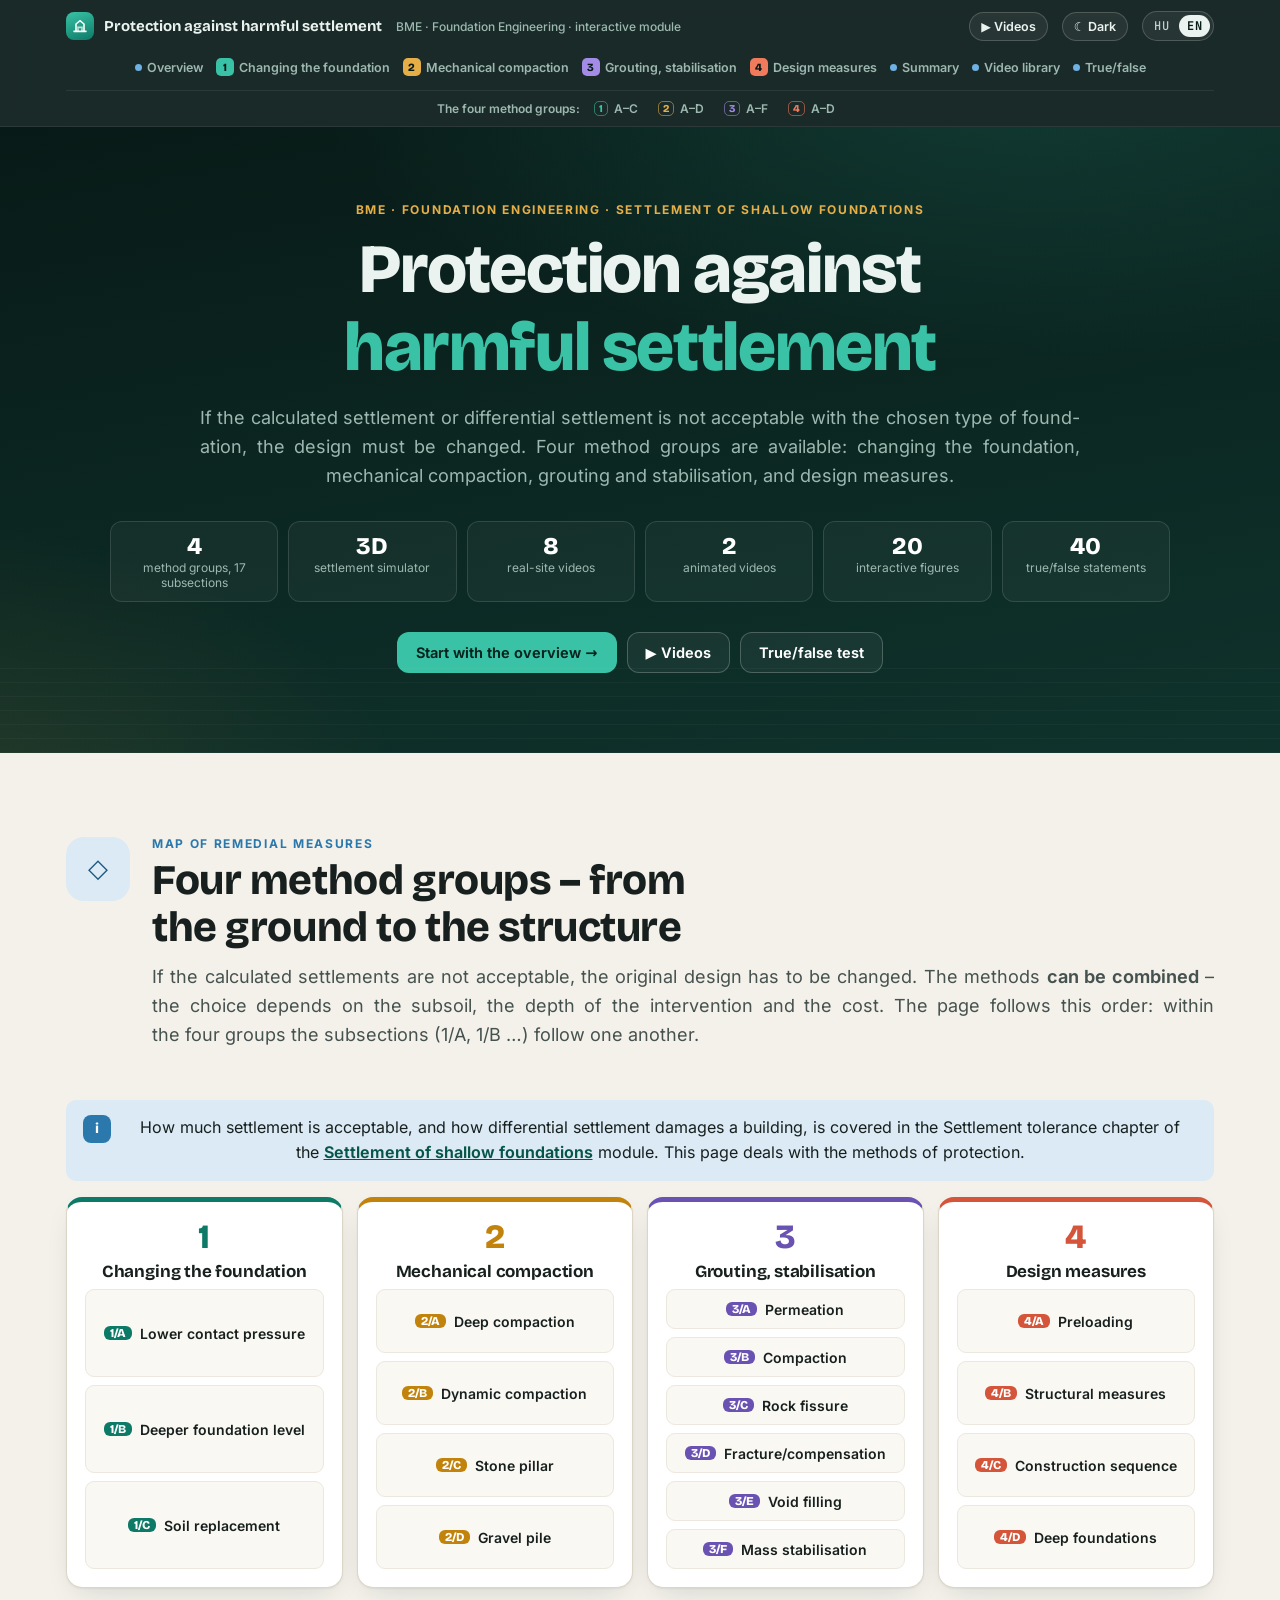
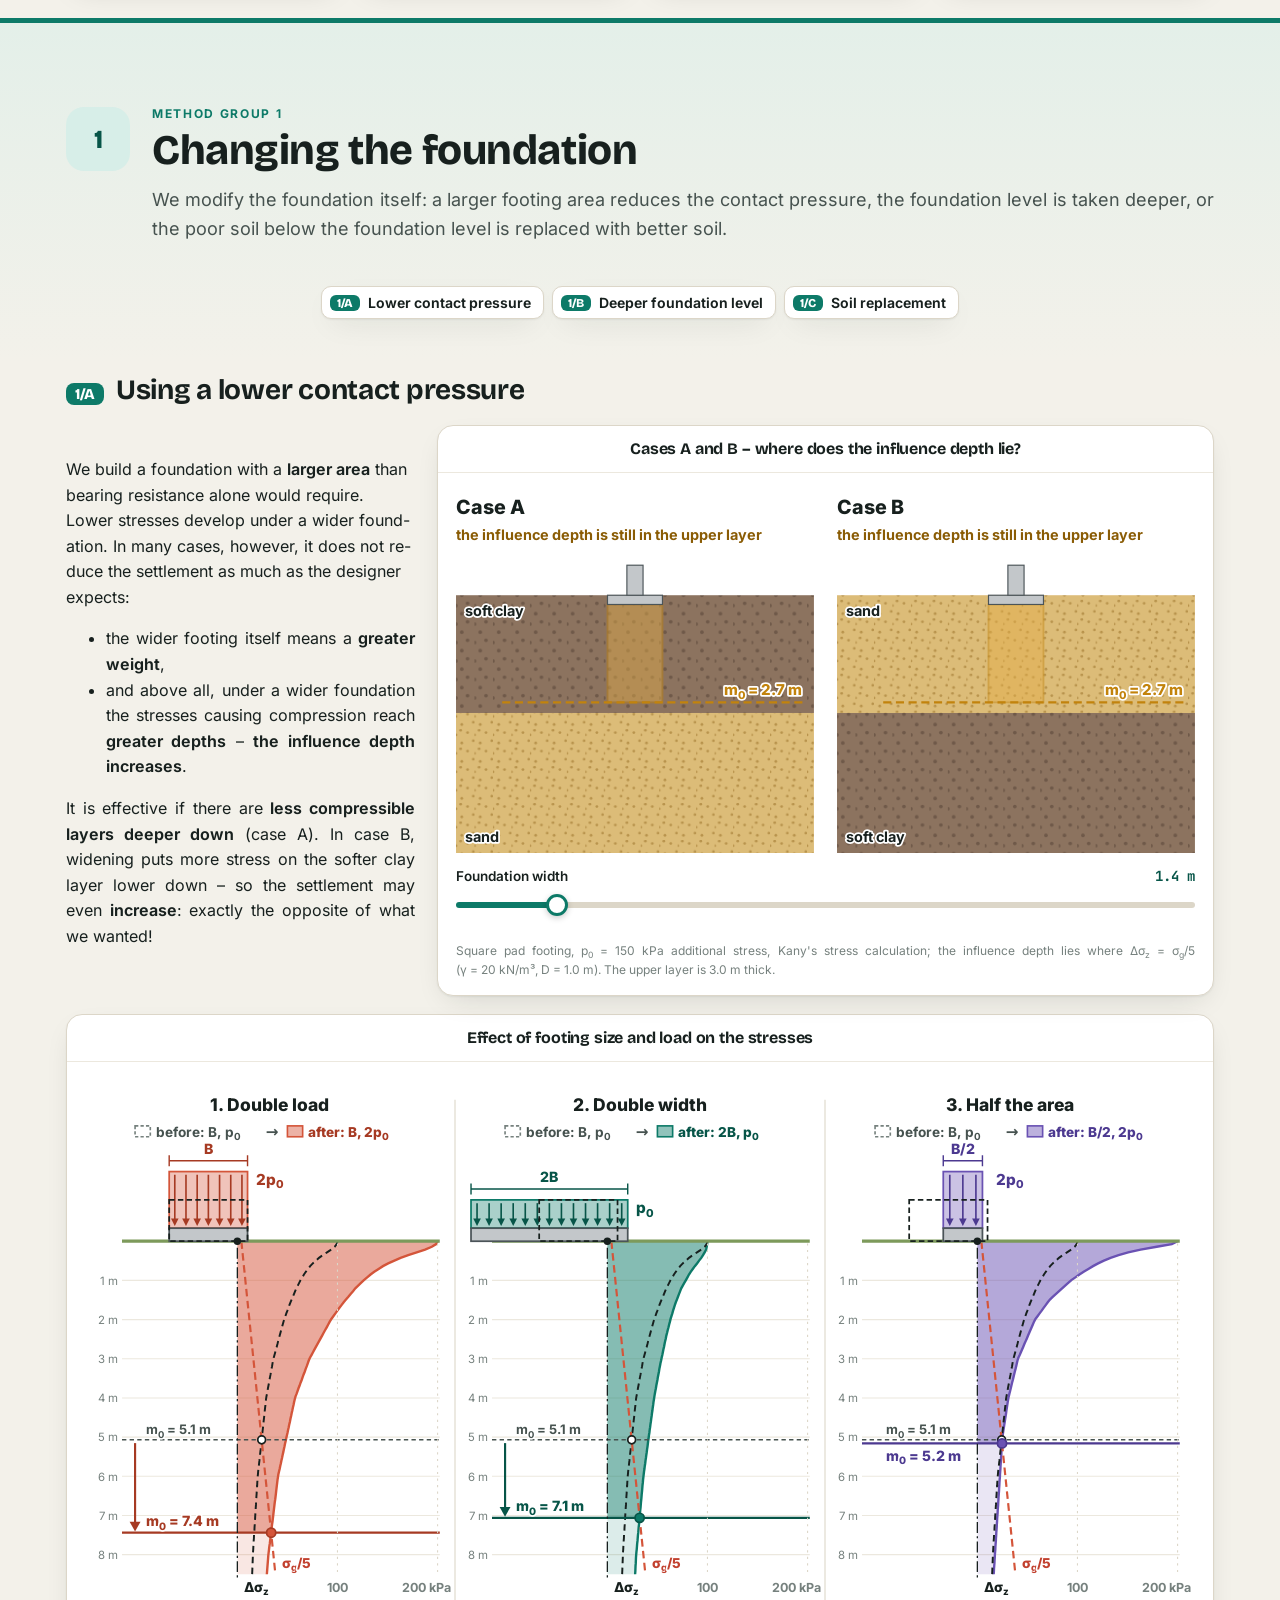
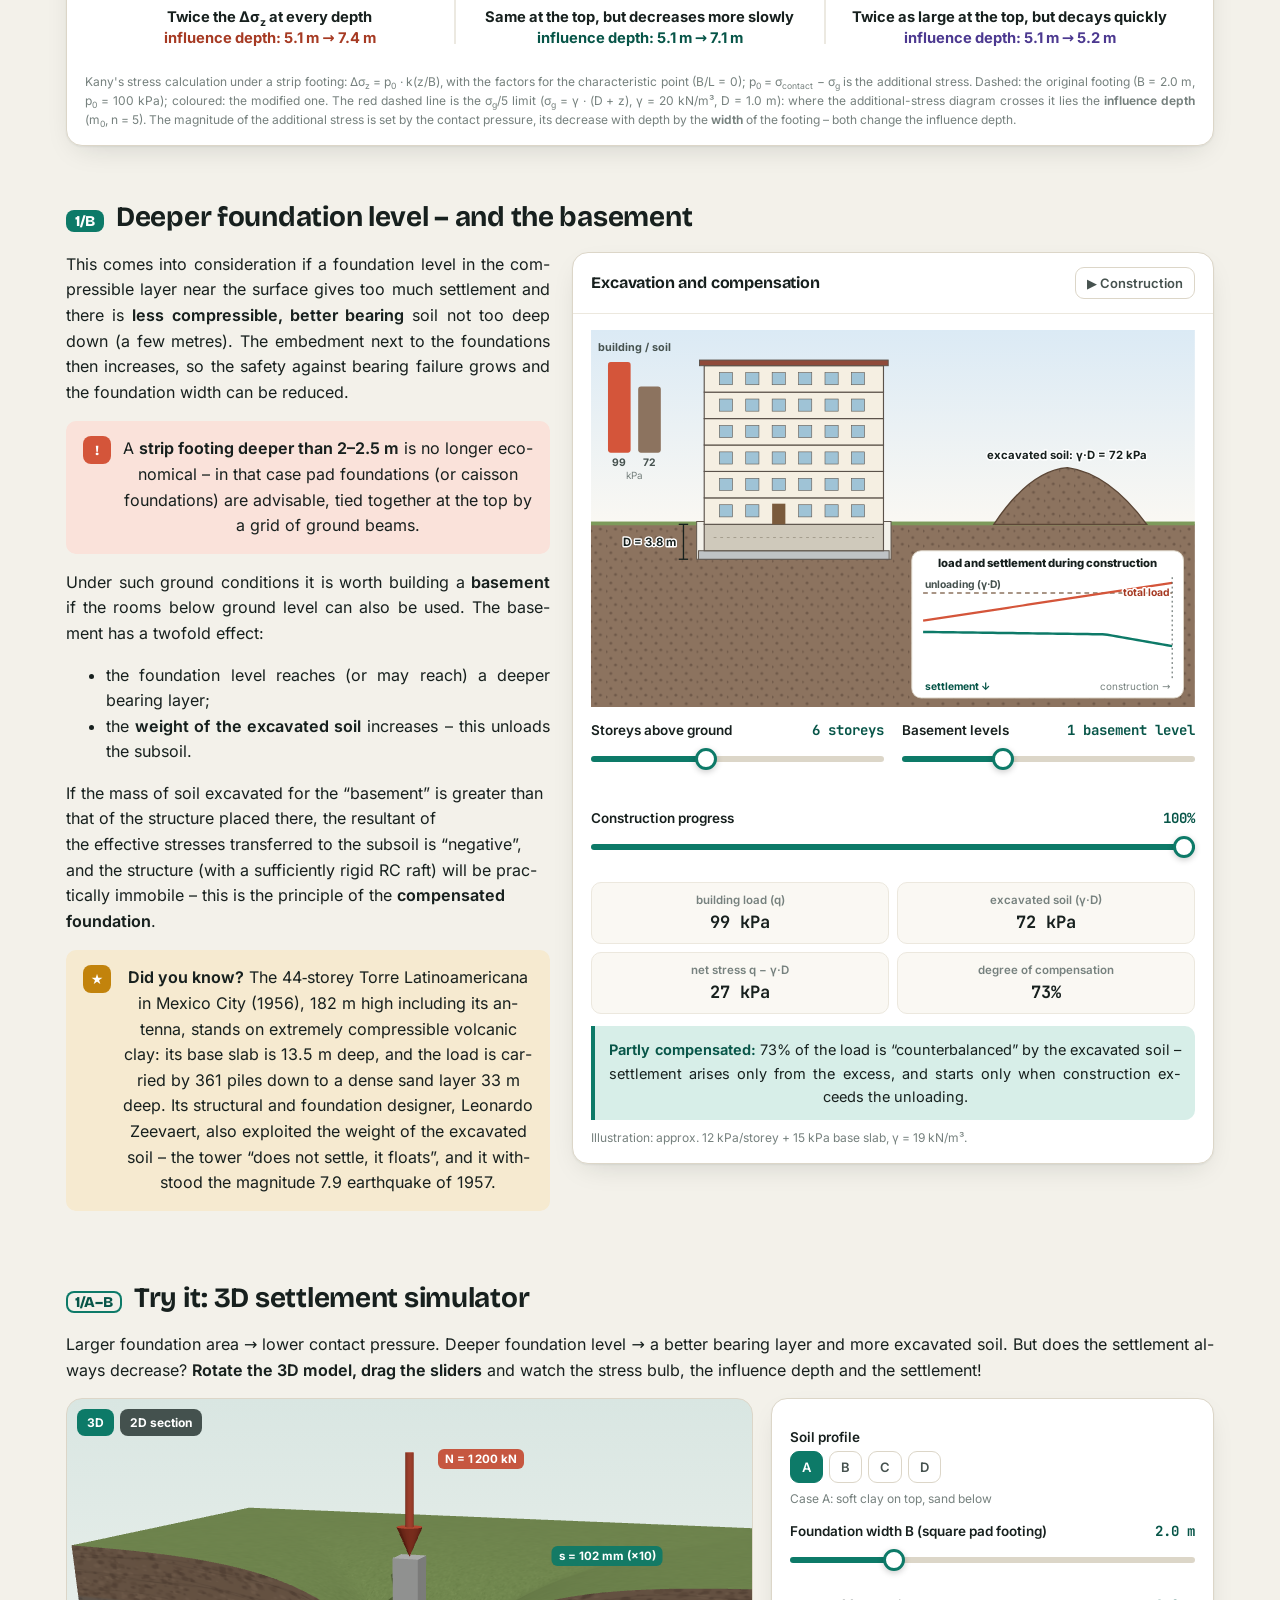
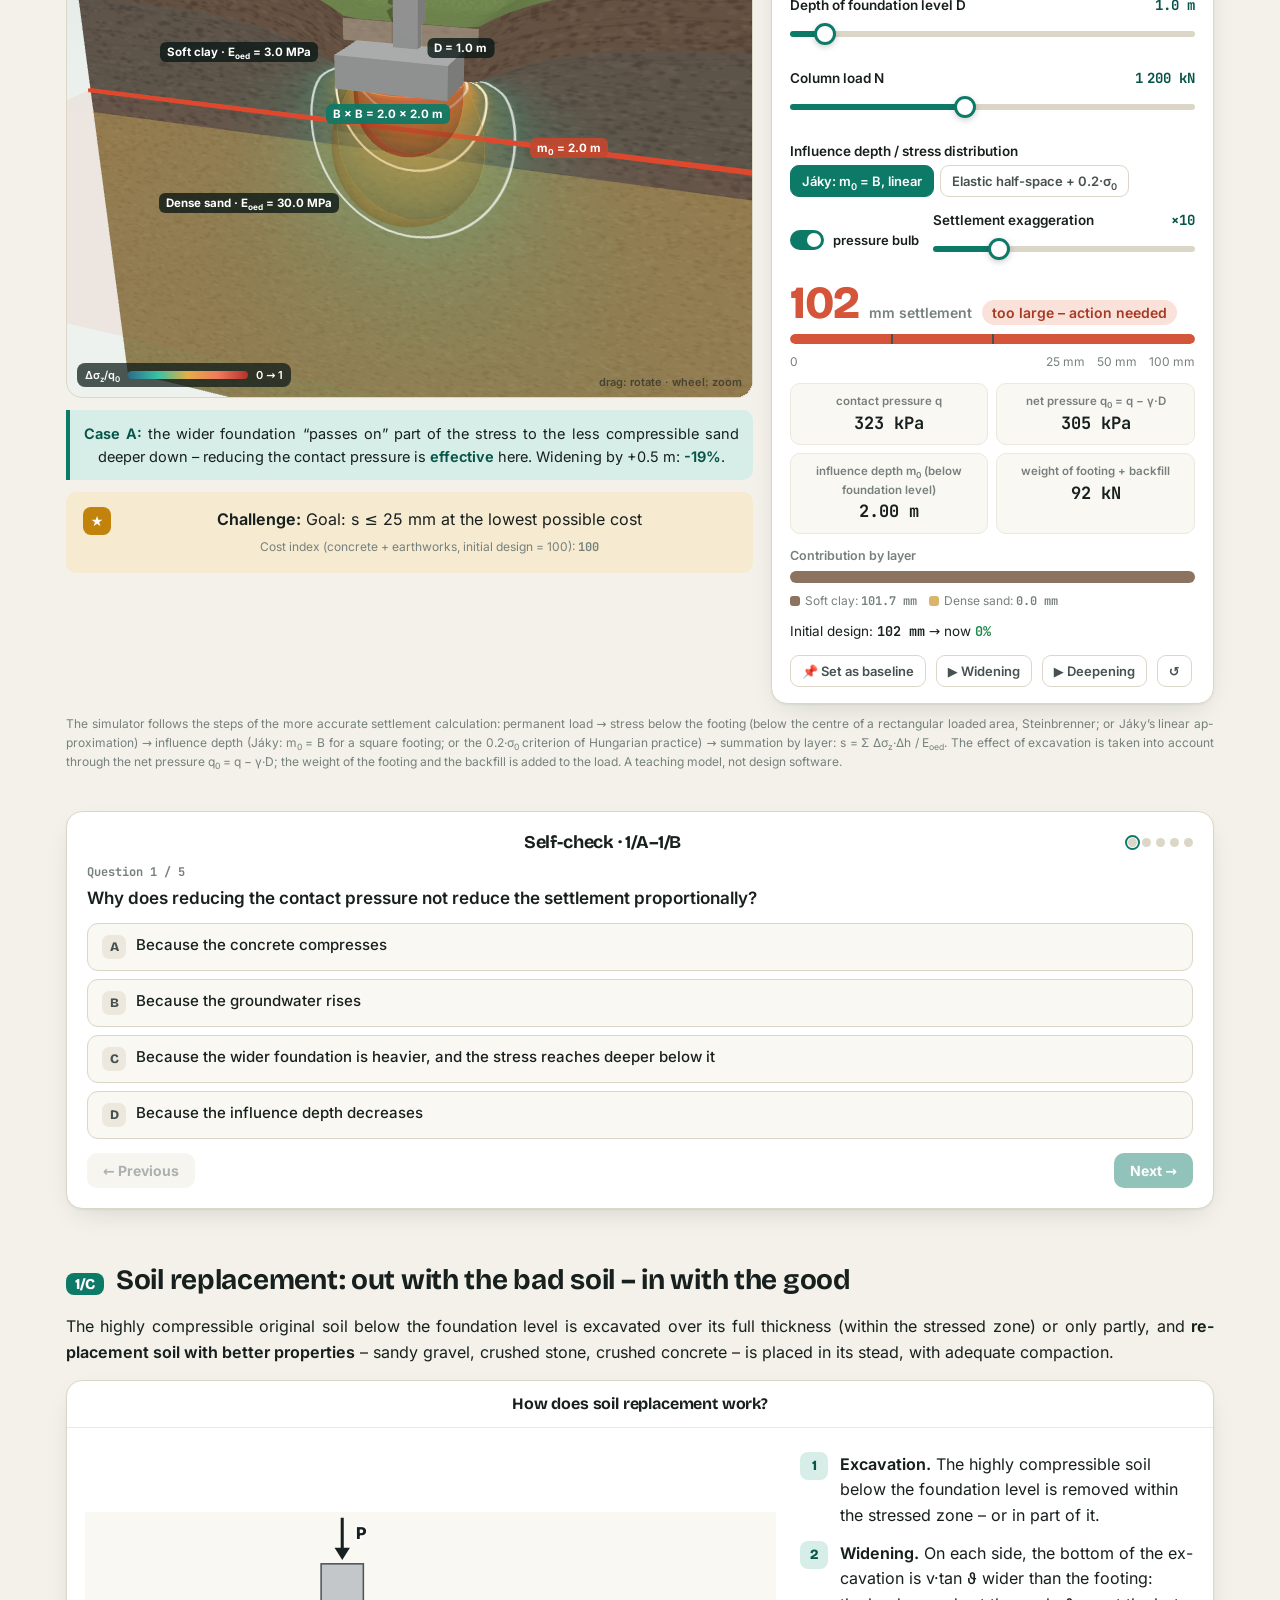
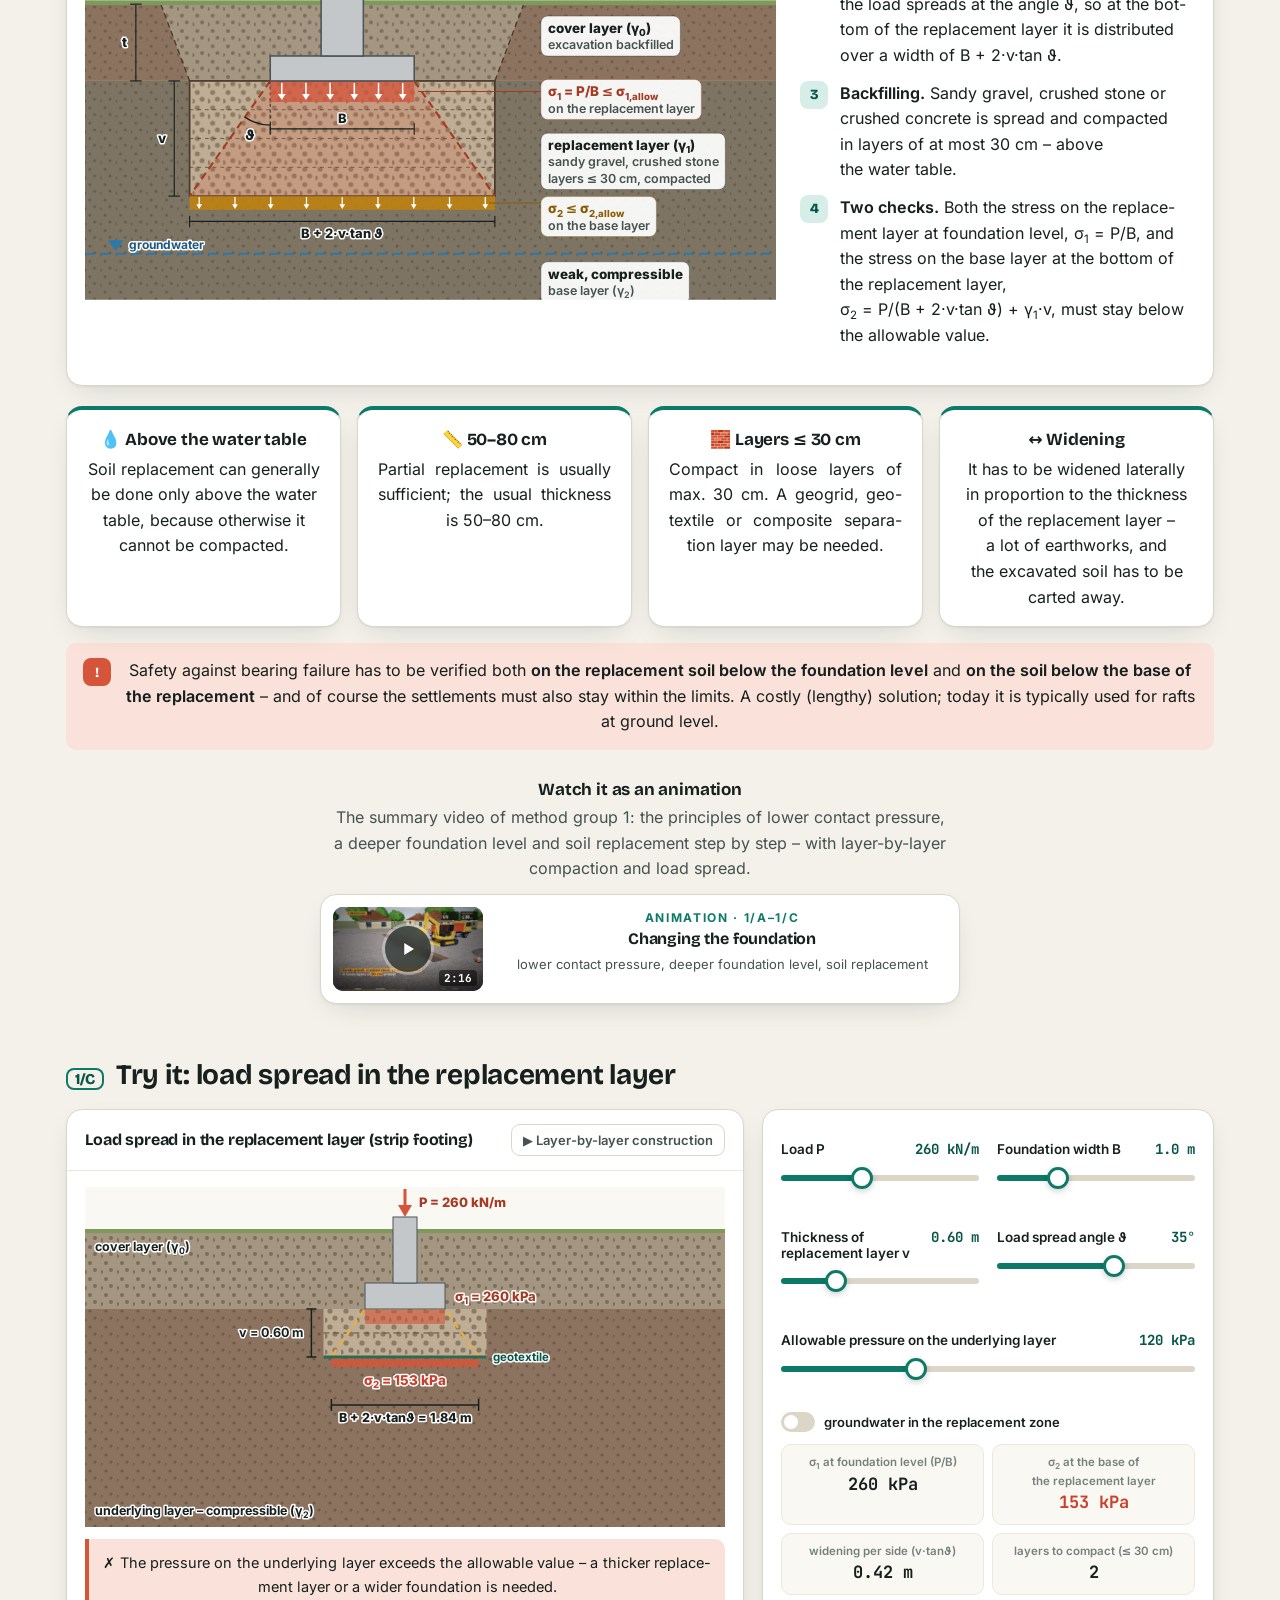
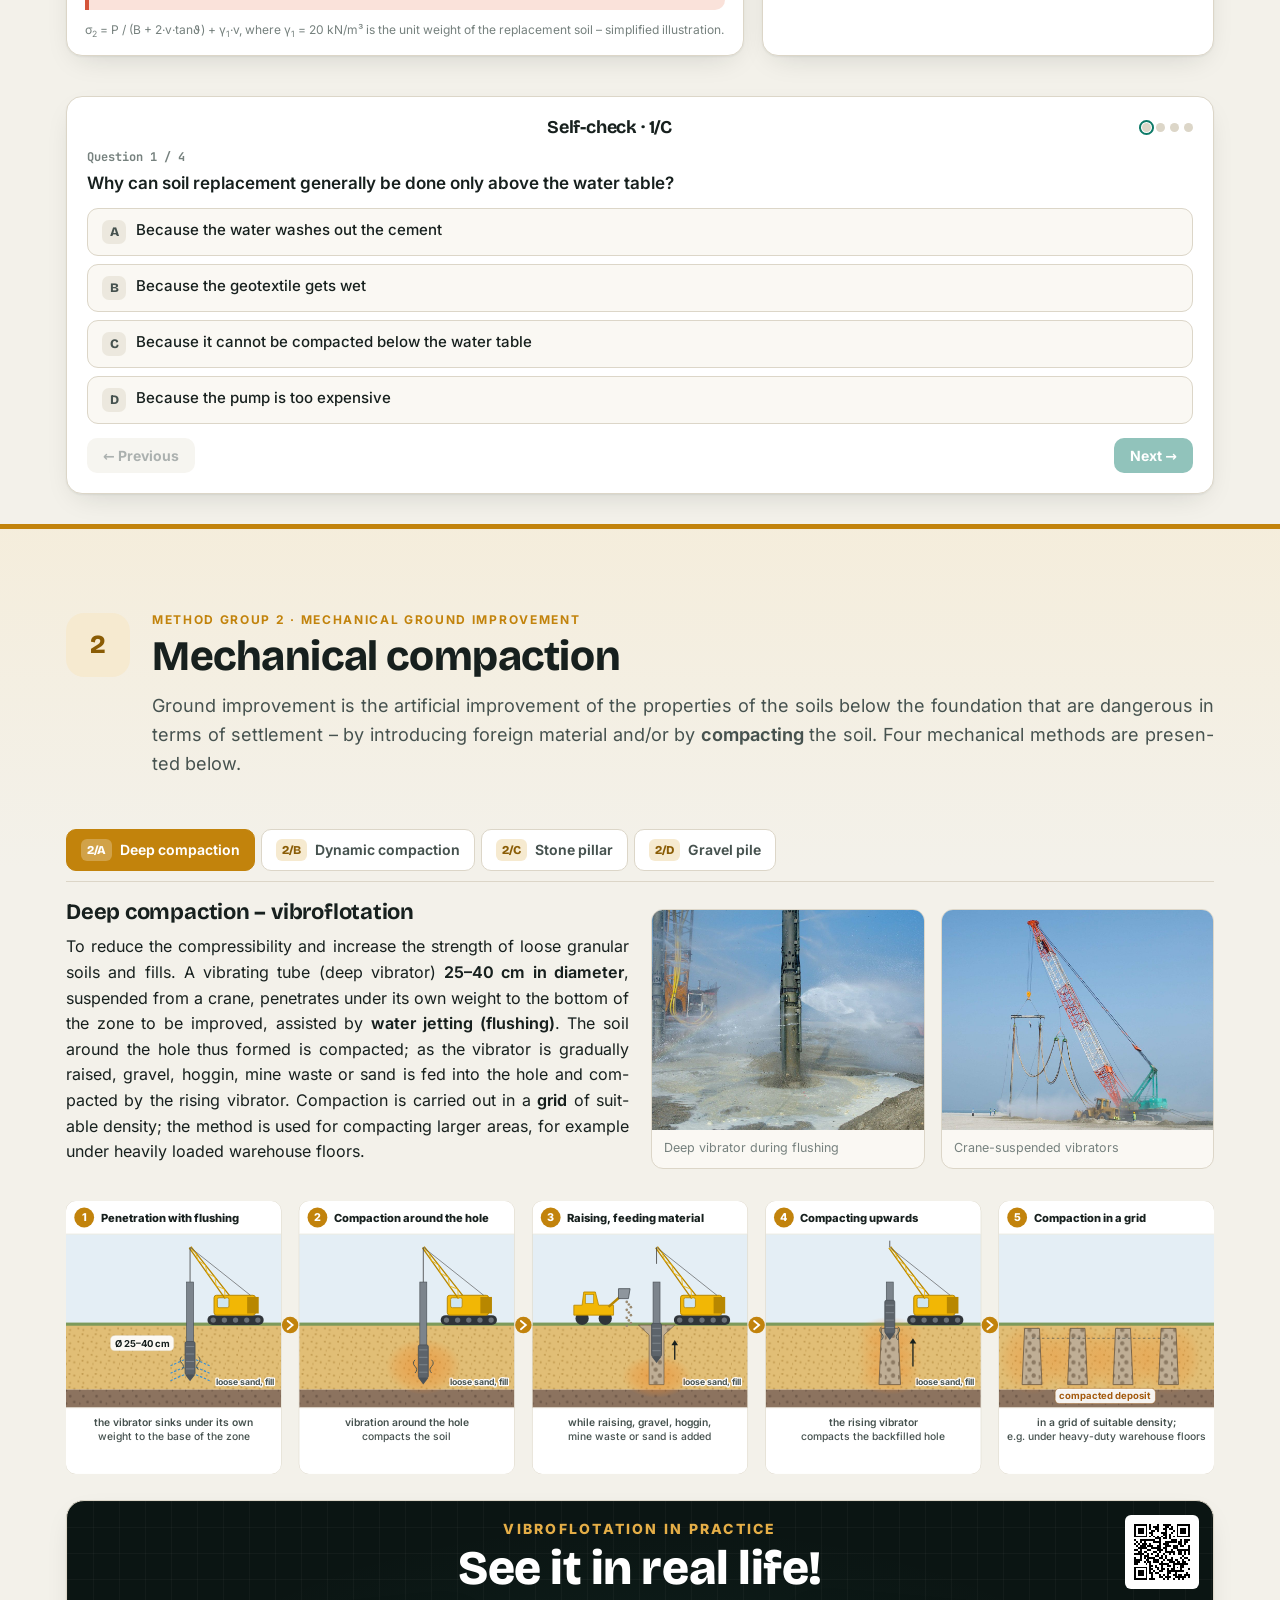
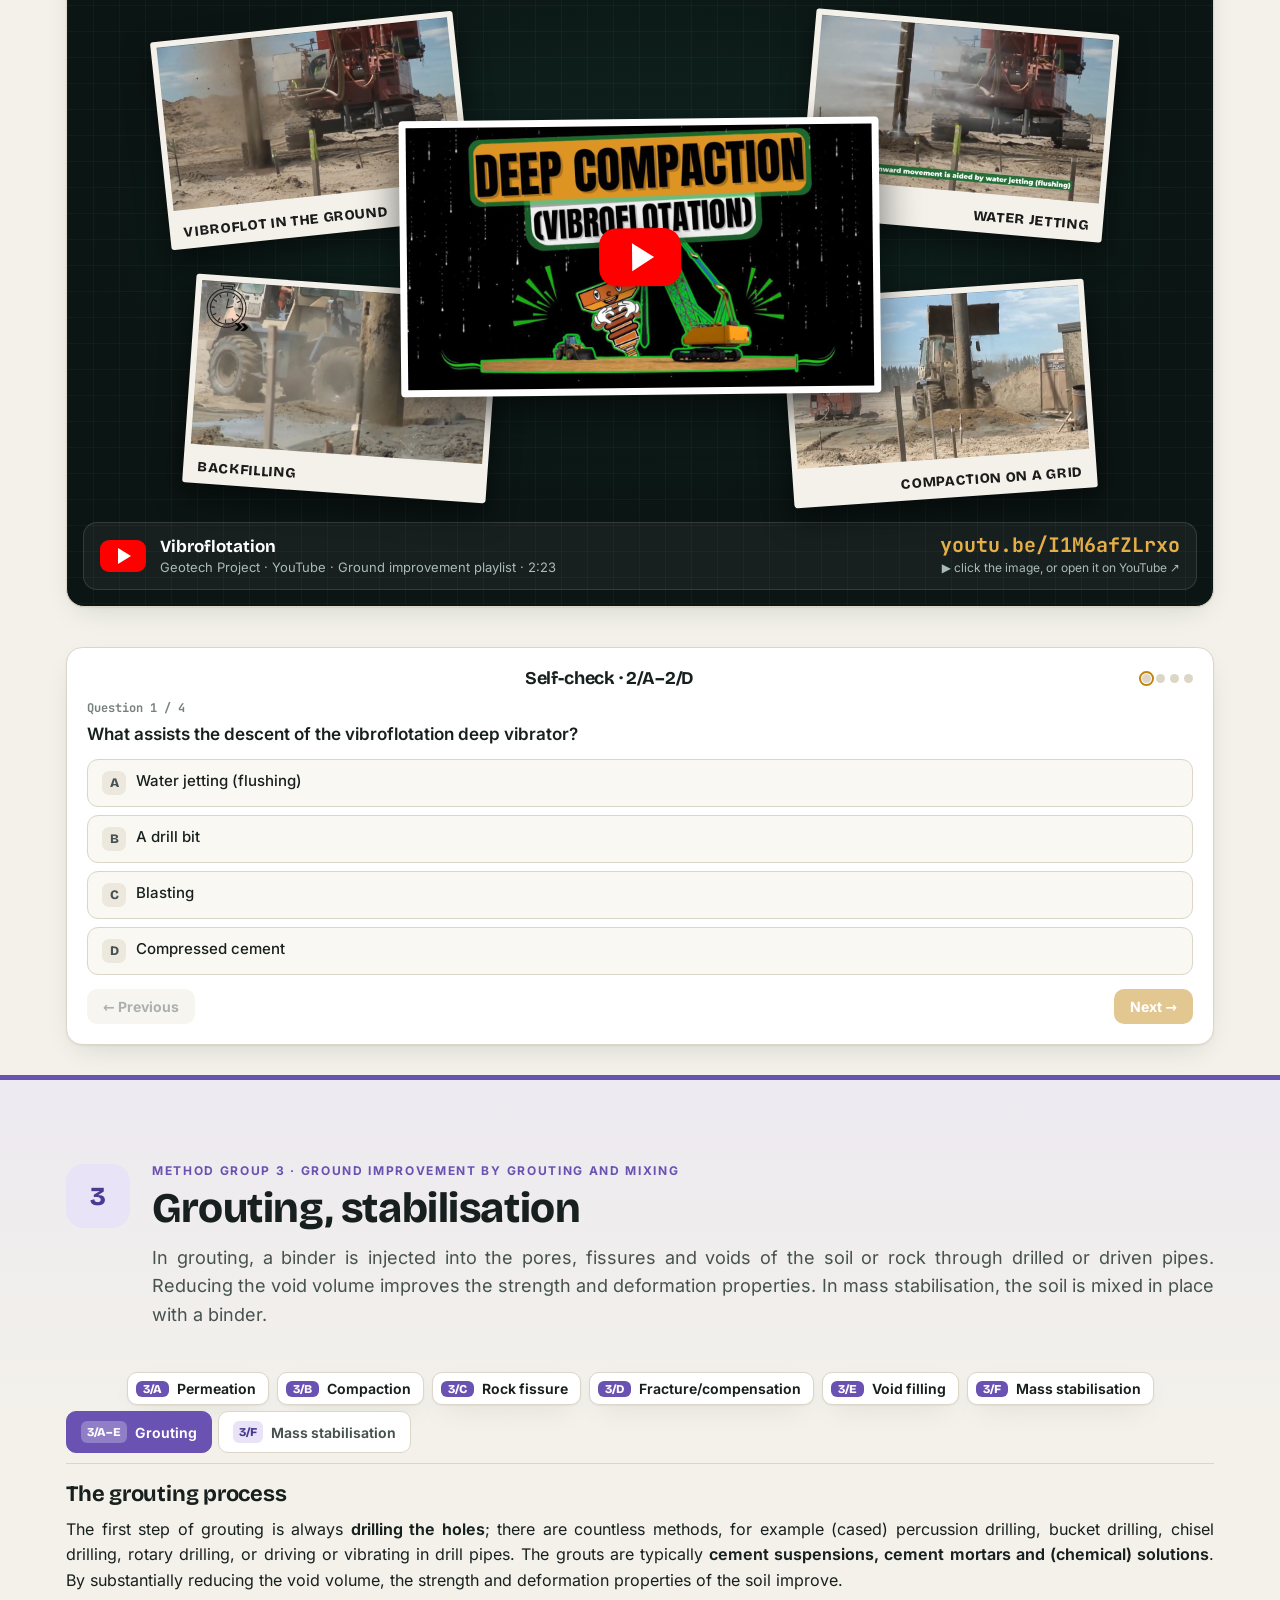
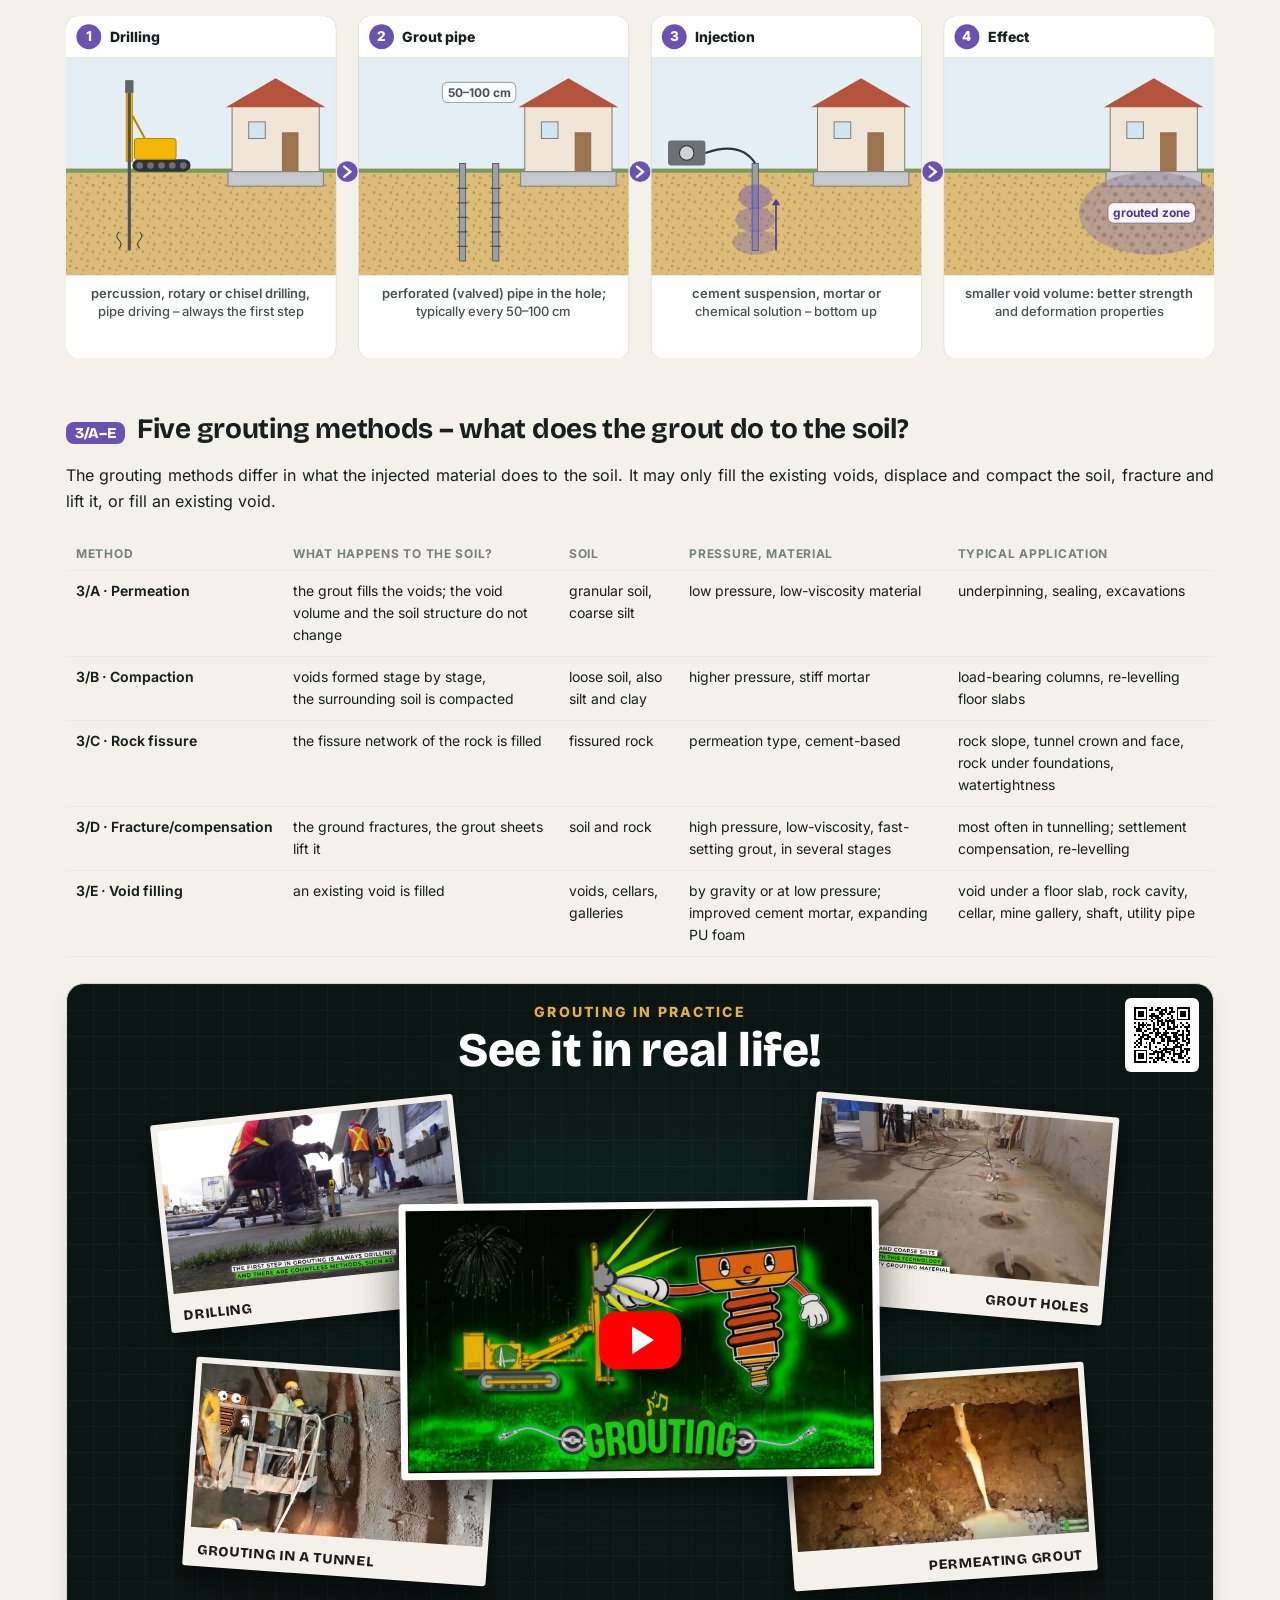
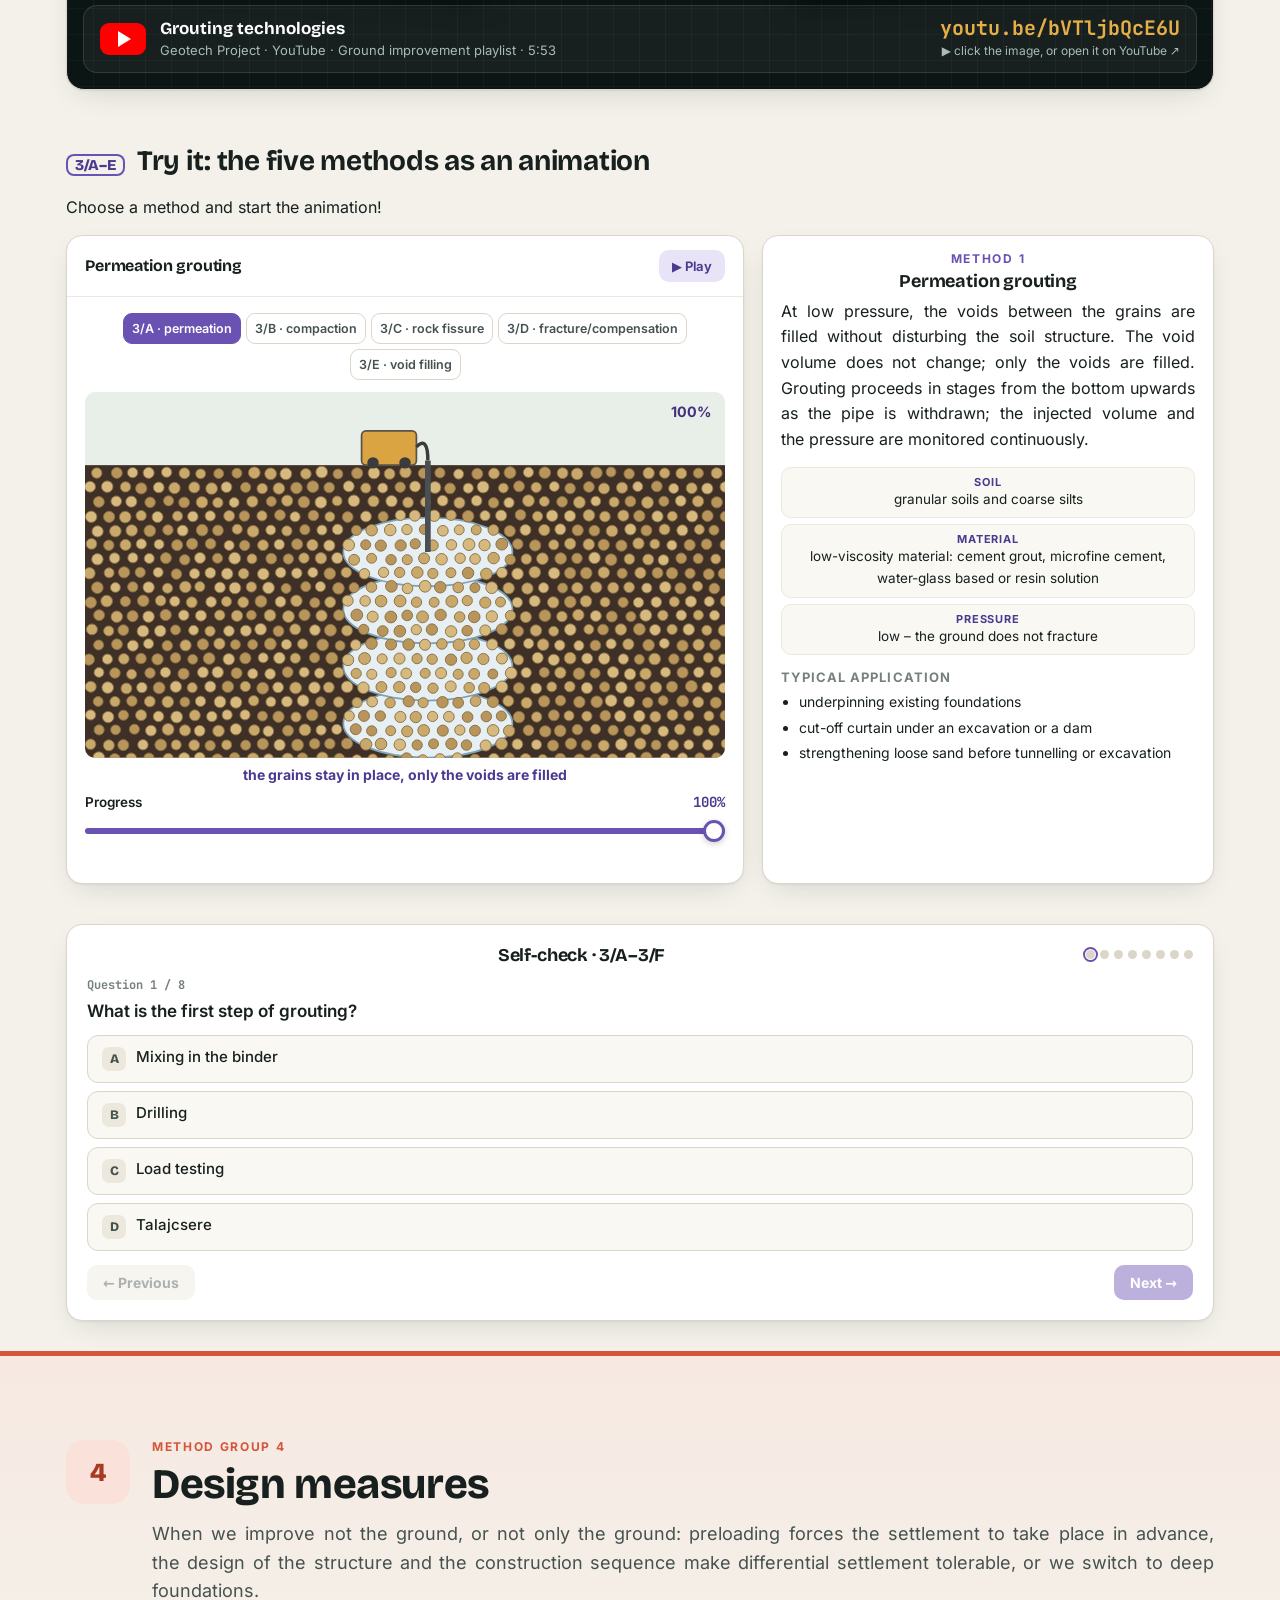
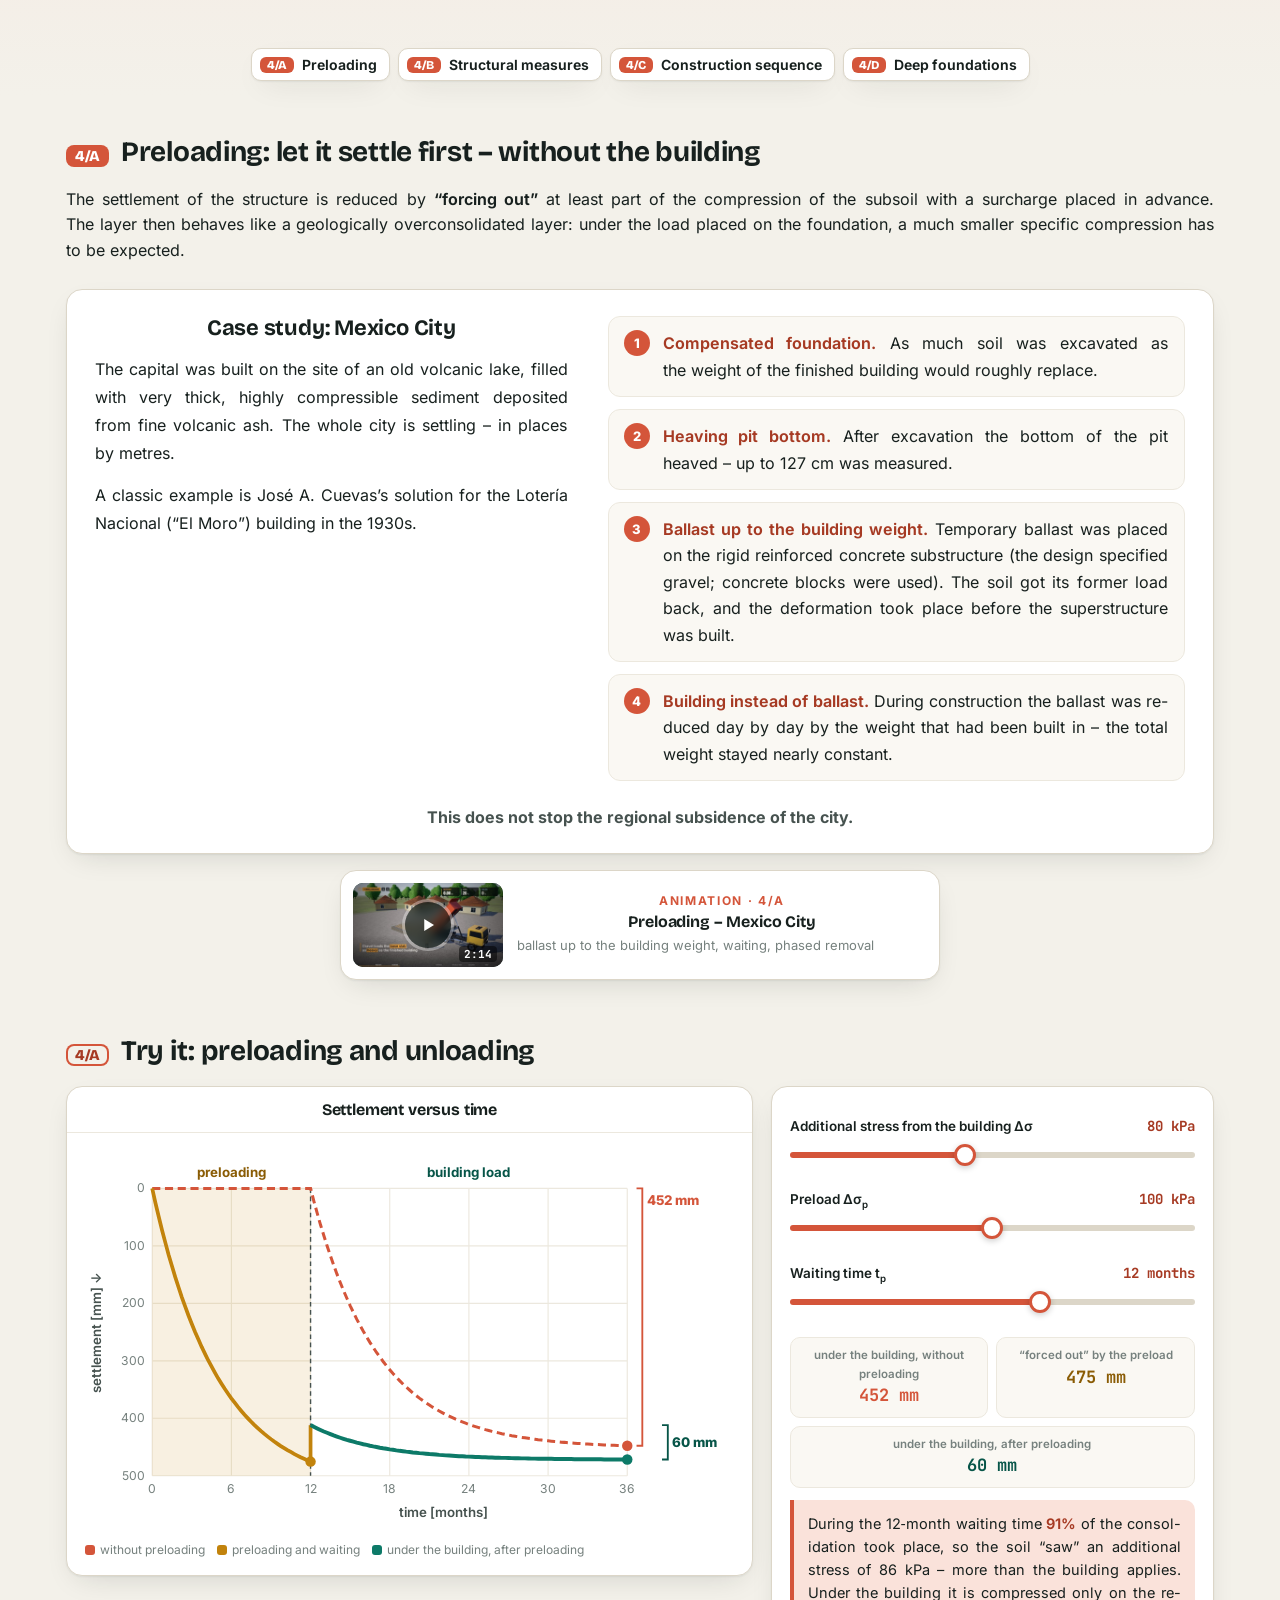
==== en.html @ 527231c9 "4/A: Mexico City as a case study with numbered steps (vertical drains aside removed); preload try-it" ====
<!doctype html>
<html lang="en-GB">
<head>
<meta charset="utf-8">
<meta name="viewport" content="width=device-width, initial-scale=1, viewport-fit=cover">
<title>Protection against harmful settlement</title>
<meta name="description" content="Interactive learning module: lower contact pressure, deeper foundation level, soil replacement, compaction, grouting, mass stabilisation, preloading – with a 3D simulator, real footage and quizzes.">
<meta name="theme-color" content="#0b2420">
<meta property="og:title" content="Protection against harmful settlement">
<meta property="og:description" content="BME Foundation Engineering · interactive module with a 3D settlement simulator, videos and quizzes.">
<link rel="alternate" hreflang="hu" href="https://vedekezesakarossullyedesekellen.vercel.app/">
<link rel="alternate" hreflang="en" href="https://vedekezesakarossullyedesekellen.vercel.app/en">
<link rel="alternate" hreflang="x-default" href="https://vedekezesakarossullyedesekellen.vercel.app/">
<link rel="icon" href="data:image/svg+xml,%3Csvg xmlns='http://www.w3.org/2000/svg' viewBox='0 0 32 32'%3E%3Crect width='32' height='32' rx='8' fill='%230d7a68'/%3E%3Cpath d='M7 25h18M10 25V14l6-5 6 5v11' fill='none' stroke='white' stroke-width='2.6' stroke-linecap='round' stroke-linejoin='round'/%3E%3C/svg%3E">
<style id="fonts-css">@font-face{font-family:'Bricolage Grotesque';font-style:normal;font-weight:200 800;font-display:swap;src:url(fonts/bricolage-grotesque-latin-opsz-normal.woff2) format('woff2-variations');unicode-range:U+0000-00FF,U+0131,U+0152-0153,U+02BB-02BC,U+02C6,U+02DA,U+02DC,U+0304,U+0308,U+0329,U+2000-206F,U+20AC,U+2122,U+2191,U+2193,U+2212,U+2215,U+FEFF,U+FFFD}@font-face{font-family:'Bricolage Grotesque';font-style:normal;font-weight:200 800;font-display:swap;src:url(fonts/bricolage-grotesque-latin-ext-opsz-normal.woff2) format('woff2-variations');unicode-range:U+0100-02BA,U+02BD-02C5,U+02C7-02CC,U+02CE-02D7,U+02DD-02FF,U+0304,U+0308,U+0329,U+1D00-1DBF,U+1E00-1E9F,U+1EF2-1EFF,U+2020,U+20A0-20AB,U+20AD-20C0,U+2113,U+2C60-2C7F,U+A720-A7FF}@font-face{font-family:'Inter';font-style:normal;font-weight:100 900;font-display:swap;src:url(fonts/inter-latin-wght-normal.woff2) format('woff2-variations');unicode-range:U+0000-00FF,U+0131,U+0152-0153,U+02BB-02BC,U+02C6,U+02DA,U+02DC,U+0304,U+0308,U+0329,U+2000-206F,U+20AC,U+2122,U+2191,U+2193,U+2212,U+2215,U+FEFF,U+FFFD}@font-face{font-family:'Inter';font-style:normal;font-weight:100 900;font-display:swap;src:url(fonts/inter-latin-ext-wght-normal.woff2) format('woff2-variations');unicode-range:U+0100-02BA,U+02BD-02C5,U+02C7-02CC,U+02CE-02D7,U+02DD-02FF,U+0304,U+0308,U+0329,U+1D00-1DBF,U+1E00-1E9F,U+1EF2-1EFF,U+2020,U+20A0-20AB,U+20AD-20C0,U+2113,U+2C60-2C7F,U+A720-A7FF}@font-face{font-family:'Inter';font-style:normal;font-weight:100 900;font-display:swap;src:url(fonts/inter-greek-wght-normal.woff2) format('woff2-variations');unicode-range:U+0370-0377,U+037A-037F,U+0384-038A,U+038C,U+038E-03A1,U+03A3-03FF}@font-face{font-family:'JetBrains Mono';font-style:normal;font-weight:100 800;font-display:swap;src:url(fonts/jetbrains-mono-latin-wght-normal.woff2) format('woff2-variations');unicode-range:U+0000-00FF,U+0131,U+0152-0153,U+02BB-02BC,U+02C6,U+02DA,U+02DC,U+0304,U+0308,U+0329,U+2000-206F,U+20AC,U+2122,U+2191,U+2193,U+2212,U+2215,U+FEFF,U+FFFD}@font-face{font-family:'JetBrains Mono';font-style:normal;font-weight:100 800;font-display:swap;src:url(fonts/jetbrains-mono-latin-ext-wght-normal.woff2) format('woff2-variations');unicode-range:U+0100-02BA,U+02BD-02C5,U+02C7-02CC,U+02CE-02D7,U+02DD-02FF,U+0304,U+0308,U+0329,U+1D00-1DBF,U+1E00-1E9F,U+1EF2-1EFF,U+2020,U+20A0-20AB,U+20AD-20C0,U+2113,U+2C60-2C7F,U+A720-A7FF}@font-face{font-family:'JetBrains Mono';font-style:normal;font-weight:100 800;font-display:swap;src:url(fonts/jetbrains-mono-greek-wght-normal.woff2) format('woff2-variations');unicode-range:U+0370-0377,U+037A-037F,U+0384-038A,U+038C,U+038E-03A1,U+03A3-03FF}</style>
<script src="vendor/hyphenopoly/Hyphenopoly_Loader.js"></script>
<script>Hyphenopoly.config({ require: { "en-gb": "FORCEHYPHENOPOLY" }, setup: { hide: "none", selectors: { ".hyphenate": { minWordLength: 6, compound: "auto" } } } });</script>
<script type="importmap">{"imports":{"three":"./vendor/three/three.module.min.js","three/addons/":"./vendor/three/addons/"}}</script>
<style>
:root{
  --bg:#f3f1ea;--bg2:#ebe7dc;--card:#ffffff;--card2:#faf8f3;--ink:#17201e;--ink2:#46524f;--mute:#76817e;--line:#dcd6c8;--line2:#ece8de;
  --teal:#0d7a68;--teal-ink:#075548;--teal-soft:#d7eee8;
  --coral:#d4553a;--coral-ink:#a63a23;--coral-soft:#fae2da;
  --amber:#c2830c;--amber-ink:#8a5c05;--amber-soft:#f6ead0;
  --violet:#6a52b3;--violet-ink:#4c3990;--violet-soft:#e8e3f6;
  --sky:#2b78ad;--sky-ink:#1d5880;--sky-soft:#dbeaf5;
  --ok:#1f8a4c;--ok-soft:#dcf1e3;--warn:#c2830c;--bad:#c9412b;
  --hero1:#081a17;--hero2:#0f332c;--hero-ink:#eaf3ef;--hero-mute:#9db8b0;
  --shadow:0 1px 2px rgba(22,32,30,.06),0 10px 30px -12px rgba(22,32,30,.18);
  --r:16px;--r2:10px;
  --fh:'Bricolage Grotesque',ui-sans-serif,system-ui,'Segoe UI',sans-serif;
  --fb:'Inter',ui-sans-serif,system-ui,'Segoe UI',Roboto,sans-serif;
  --fm:'JetBrains Mono',ui-monospace,'SFMono-Regular',Consolas,monospace;
  --c:var(--teal);--cs:var(--teal-soft);--ci:var(--teal-ink);
}
@media (prefers-color-scheme:dark){:root:not([data-theme="light"]){
  --bg:#0e1413;--bg2:#121a18;--card:#17201e;--card2:#1b2523;--ink:#e8eeec;--ink2:#b3bfbb;--mute:#83908c;--line:#2b3633;--line2:#222c2a;
  --teal:#39c2a5;--teal-ink:#86e0cc;--teal-soft:#15362f;
  --coral:#f07a5c;--coral-ink:#ffb19c;--coral-soft:#3a221c;
  --amber:#e5ae47;--amber-ink:#f5cf86;--amber-soft:#342913;
  --violet:#a28ce8;--violet-ink:#c9bbf5;--violet-soft:#27223d;
  --sky:#6db2e2;--sky-ink:#a9d3f0;--sky-soft:#162a38;
  --ok:#4cc584;--ok-soft:#163222;--warn:#e5ae47;--bad:#f07a5c;
  --shadow:0 1px 2px rgba(0,0,0,.3),0 12px 34px -14px rgba(0,0,0,.6);color-scheme:dark}}
:root[data-theme="dark"]{
  --bg:#0e1413;--bg2:#121a18;--card:#17201e;--card2:#1b2523;--ink:#e8eeec;--ink2:#b3bfbb;--mute:#83908c;--line:#2b3633;--line2:#222c2a;
  --teal:#39c2a5;--teal-ink:#86e0cc;--teal-soft:#15362f;
  --coral:#f07a5c;--coral-ink:#ffb19c;--coral-soft:#3a221c;
  --amber:#e5ae47;--amber-ink:#f5cf86;--amber-soft:#342913;
  --violet:#a28ce8;--violet-ink:#c9bbf5;--violet-soft:#27223d;
  --sky:#6db2e2;--sky-ink:#a9d3f0;--sky-soft:#162a38;
  --ok:#4cc584;--ok-soft:#163222;--warn:#e5ae47;--bad:#f07a5c;
  --shadow:0 1px 2px rgba(0,0,0,.3),0 12px 34px -14px rgba(0,0,0,.6);color-scheme:dark}
*{box-sizing:border-box}
html{scroll-behavior:smooth;scroll-padding-top:120px}
body{margin:0;background:var(--bg);color:var(--ink);font:16px/1.6 var(--fb);-webkit-font-smoothing:antialiased;text-rendering:optimizeLegibility}
img{max-width:100%;display:block}
a{color:var(--teal-ink)}
h1,h2,h3,h4{font-family:var(--fh);line-height:1.12;letter-spacing:-.01em;margin:0;text-wrap:balance}
h2{font-size:clamp(28px,3.4vw,42px);font-weight:750}
h3{font-size:22px;font-weight:700}
h4{font-size:17px;font-weight:700}
p{margin:0 0 .9em}
.mono{font-family:var(--fm);font-variant-numeric:tabular-nums}
.wrap{max-width:1180px;margin:0 auto;padding-left:max(16px,env(safe-area-inset-left,0px));padding-right:max(16px,env(safe-area-inset-right,0px))}
.kicker{font:700 12px/1.2 var(--fb);letter-spacing:.14em;text-transform:uppercase;color:var(--c)}
.lead{font-size:18px;color:var(--ink2)}
.muted{color:var(--mute)}
b,strong{font-weight:650}
mark{background:var(--cs);color:var(--ci);padding:0 .25em;border-radius:4px}

/* ---- topbar ---- */
body::before{content:"";position:fixed;inset:0 0 auto;height:env(safe-area-inset-top,0px);background:var(--hero1);z-index:60}
.topbar{position:sticky;top:env(safe-area-inset-top,0px);z-index:50;background:color-mix(in srgb,var(--hero1) 92%,transparent);backdrop-filter:blur(10px);color:var(--hero-ink);border-bottom:1px solid rgba(255,255,255,.07)}
.topbar .row1{display:flex;align-items:center;gap:14px;height:52px}
.brand{display:flex;align-items:center;gap:10px;text-decoration:none;color:inherit;font:700 15px var(--fh);white-space:nowrap}
.brand .logo{width:28px;height:28px;border-radius:8px;background:linear-gradient(160deg,#39c2a5,#0d7a68);display:grid;place-items:center}
.brand small{font:500 12px var(--fb);color:var(--hero-mute);margin-left:4px}
.topbar .sp{flex:1}
.tbtn{display:inline-flex;align-items:center;gap:6px;border:1px solid rgba(255,255,255,.18);background:rgba(255,255,255,.06);color:var(--hero-ink);font:600 12.5px var(--fb);padding:6px 11px;border-radius:999px;cursor:pointer;text-decoration:none;white-space:nowrap}
.tbtn:hover{background:rgba(255,255,255,.14)}
.chapnav{display:flex;gap:4px;overflow-x:auto;scrollbar-width:none;padding:0 0 8px}
.chapnav::-webkit-scrollbar{display:none}
.chapnav a{flex:none;display:flex;align-items:center;gap:7px;color:var(--hero-mute);text-decoration:none;font:600 12.5px var(--fb);padding:6px 10px;border-radius:8px;white-space:nowrap}
.chapnav a i{width:7px;height:7px;border-radius:50%;background:var(--dot,#39c2a5);display:inline-block}
.chapnav a:hover{color:#fff;background:rgba(255,255,255,.06)}
.chapnav a.on{color:#fff;background:rgba(255,255,255,.1)}
.progress{position:absolute;left:0;bottom:-1px;height:2px;background:linear-gradient(90deg,#39c2a5,#e5ae47,#f07a5c);width:0}

/* ---- hero ---- */
.hero{background:radial-gradient(1200px 500px at 80% -10%,rgba(57,194,165,.18),transparent 60%),radial-gradient(900px 500px at -10% 110%,rgba(229,174,71,.12),transparent 60%),linear-gradient(170deg,var(--hero1),var(--hero2));color:var(--hero-ink);position:relative;overflow:hidden}
.hero::after{content:"";position:absolute;left:0;right:0;bottom:0;height:90px;background:repeating-linear-gradient(0deg,rgba(255,255,255,.03) 0 1px,transparent 1px 14px);pointer-events:none}
.hero .wrap{display:grid;grid-template-columns:1.1fr .9fr;gap:48px;align-items:center;padding-block:64px 72px}
.hero .kicker{color:#e5ae47}
.hero h1{font-size:clamp(40px,5.4vw,70px);font-weight:800;margin:14px 0 18px;letter-spacing:-.02em}
.hero h1 em{font-style:normal;color:#39c2a5}
.hero p.lead{color:var(--hero-mute);font-size:18px}
.stats{display:grid;grid-template-columns:repeat(5,minmax(0,1fr));gap:10px;margin:22px 0 26px}
.stat{border:1px solid rgba(255,255,255,.12);background:rgba(255,255,255,.04);border-radius:12px;padding:10px 12px;min-width:0}
.stat span{display:block;line-height:1.3}
.card [data-cause]{margin-bottom:12px}
section.chap{scroll-margin-top:60px}
.stat b{display:block;font:800 24px var(--fh);color:#fff}
.stat span{font-size:12px;color:var(--hero-mute)}
.btns{display:flex;flex-wrap:wrap;gap:10px}
.btn{display:inline-flex;align-items:center;gap:8px;font:650 14.5px var(--fb);padding:11px 18px;border-radius:12px;text-decoration:none;cursor:pointer;border:1px solid transparent}
.btn.pri{background:#39c2a5;color:#06231d}
.btn.pri:hover{background:#5fd6bd}
.btn.ghost{border-color:rgba(255,255,255,.22);color:#fff;background:rgba(255,255,255,.05)}
.btn.ghost:hover{background:rgba(255,255,255,.12)}
.pill{display:inline-flex;align-items:center;gap:6px;padding:3px 10px;border-radius:999px;font:700 12px var(--fb)}

/* ---- chapters ---- */
section.chap{padding-block:84px 30px;border-top:1px solid var(--line2)}
section.chap:first-of-type{border-top:0}
.chhead{display:grid;grid-template-columns:auto 1fr;gap:22px;align-items:start;margin-bottom:34px}
.chnum{width:64px;height:64px;border-radius:18px;background:var(--cs);color:var(--ci);display:grid;place-items:center;font:800 26px var(--fh)}
.chhead h2{margin:6px 0 12px}
.c-teal{--c:var(--teal);--cs:var(--teal-soft);--ci:var(--teal-ink)}
.c-coral{--c:var(--coral);--cs:var(--coral-soft);--ci:var(--coral-ink)}
.c-amber{--c:var(--amber);--cs:var(--amber-soft);--ci:var(--amber-ink)}
.c-violet{--c:var(--violet);--cs:var(--violet-soft);--ci:var(--violet-ink)}
.c-sky{--c:var(--sky);--cs:var(--sky-soft);--ci:var(--sky-ink)}
.sub-h{display:flex;align-items:baseline;gap:12px;margin:56px 0 18px}
.sub-h .lt{font:800 15px var(--fh);color:#fff;background:var(--c);border-radius:8px;padding:2px 9px;flex:none}
.sub-h h3{font-size:clamp(22px,2.4vw,28px)}
.grid{display:grid;gap:16px}
.g2{grid-template-columns:repeat(2,minmax(0,1fr))}
.g3{grid-template-columns:repeat(3,minmax(0,1fr))}
.g4{grid-template-columns:repeat(4,minmax(0,1fr))}
.card{background:var(--card);border:1px solid var(--line);border-radius:var(--r);padding:20px 20px 16px;box-shadow:var(--shadow);min-width:0}
.card.top{border-top:4px solid var(--c)}
.card h4{margin-bottom:8px}
.card p:last-child{margin-bottom:0}
.card .ico{width:38px;height:38px;border-radius:10px;background:var(--cs);color:var(--ci);display:grid;place-items:center;margin-bottom:12px}
.card ul{margin:.2em 0 .6em;padding-left:1.1em}
.card li{margin:.25em 0}
.callout{border-radius:var(--r2);padding:14px 16px;border:1px solid var(--line);background:var(--card2);display:grid;grid-template-columns:auto 1fr;gap:12px;align-items:start;margin:16px 0}
.callout .ci{width:28px;height:28px;border-radius:8px;display:grid;place-items:center;font:800 14px var(--fh);color:#fff;background:var(--c)}
.callout p{margin:0}
.callout.warn{--c:var(--coral);background:var(--coral-soft);border-color:transparent}
.callout.tip{--c:var(--teal);background:var(--teal-soft);border-color:transparent}
.callout.dyk{--c:var(--amber);background:var(--amber-soft);border-color:transparent}
.callout.web{--c:var(--sky);background:var(--sky-soft);border-color:transparent}
.callout.warn p,.callout.tip p,.callout.dyk p,.callout.web p{color:var(--ink)}
.facts{display:flex;flex-wrap:wrap;gap:8px;margin:10px 0 4px}
.fact{border:1px solid var(--line);background:var(--card2);border-radius:10px;padding:7px 11px;font-size:13.5px}
.fact b{font-family:var(--fm);color:var(--ci);font-weight:700}
figure{margin:0}
figcaption{font-size:12.5px;color:var(--mute);margin-top:8px}
.photo{border-radius:12px;overflow:hidden;border:1px solid var(--line);background:var(--card2)}
.photo img{width:100%;height:220px;object-fit:cover}
.photo.contain img{object-fit:contain;background:#fff}
.photo figcaption{padding:8px 12px 10px;margin:0}
.src{font-size:12px;color:var(--mute)}
.src a{color:var(--mute)}

/* ---- controls ---- */
.ctl{margin:14px 0}
.ctl label{display:flex;justify-content:space-between;align-items:baseline;gap:10px;font:600 13.5px var(--fb);margin-bottom:6px}
.ctl label .v{font:700 14px var(--fm);color:var(--ci)}
input[type=range]{-webkit-appearance:none;appearance:none;width:100%;height:28px;background:transparent;margin:0}
input[type=range]::-webkit-slider-runnable-track{height:6px;border-radius:6px;background:linear-gradient(90deg,var(--c) var(--p,50%),var(--line) var(--p,50%))}
input[type=range]::-moz-range-track{height:6px;border-radius:6px;background:var(--line)}
input[type=range]::-moz-range-progress{height:6px;border-radius:6px;background:var(--c)}
input[type=range]::-webkit-slider-thumb{-webkit-appearance:none;width:22px;height:22px;border-radius:50%;background:var(--card);border:3px solid var(--c);margin-top:-8px;box-shadow:0 2px 6px rgba(0,0,0,.2);cursor:grab}
input[type=range]::-moz-range-thumb{width:16px;height:16px;border-radius:50%;background:var(--card);border:3px solid var(--c);cursor:grab}
input[type=range]:focus-visible{outline:2px solid var(--c);outline-offset:2px;border-radius:6px}
.seg{display:flex;flex-wrap:wrap;gap:6px}
.seg button,.chip{font:600 13px var(--fb);border:1px solid var(--line);background:var(--card);color:var(--ink2);padding:7px 11px;border-radius:9px;cursor:pointer}
.seg button:hover,.chip:hover{border-color:var(--c);color:var(--ink)}
.seg button.on,.chip.on{background:var(--c);border-color:var(--c);color:#fff}
.tgl{display:flex;align-items:center;gap:9px;font:600 13px var(--fb);cursor:pointer;user-select:none}
.tgl input{appearance:none;width:34px;height:20px;border-radius:999px;background:var(--line);position:relative;cursor:pointer;flex:none;margin:0}
.tgl input::after{content:"";position:absolute;top:3px;left:3px;width:14px;height:14px;border-radius:50%;background:#fff;transition:.15s}
.tgl input:checked{background:var(--c)}
.tgl input:checked::after{left:17px}
.panel{background:var(--card);border:1px solid var(--line);border-radius:var(--r);box-shadow:var(--shadow);overflow:hidden;min-width:0}
.panel .ph{display:flex;align-items:center;justify-content:space-between;gap:10px;padding:14px 18px;border-bottom:1px solid var(--line2)}
.panel .ph h4{font-size:16px}
.panel .pb{padding:16px 18px}
.res{display:grid;grid-template-columns:repeat(2,minmax(0,1fr));gap:8px}
.res>.r:last-child:nth-child(odd){grid-column:1/-1}
.res .r{border:1px solid var(--line2);background:var(--card2);border-radius:10px;padding:8px 10px}
.res .r span{display:block;font-size:11.5px;color:var(--mute);font-weight:600}
.res .r b{font:700 17px var(--fm)}
.big{display:flex;align-items:baseline;gap:10px;margin:4px 0 8px}
.big b{font:800 46px/1 var(--fh);letter-spacing:-.02em}
.big span{font:600 14px var(--fb);color:var(--mute)}
.meter{height:10px;border-radius:6px;background:var(--line2);position:relative;overflow:hidden}
.meter i{position:absolute;left:0;top:0;bottom:0;border-radius:6px;background:var(--ok);transition:width .25s,background .25s}
.meter .lim{position:absolute;top:-3px;bottom:-3px;width:2px;background:var(--ink2)}
.legend{display:flex;flex-wrap:wrap;gap:12px;font-size:12px;color:var(--mute);margin-top:8px}
.legend i{display:inline-block;width:10px;height:10px;border-radius:3px;margin-right:5px;vertical-align:-1px}
svg text{font-family:var(--fb)}
.svgbox{width:100%;height:auto;display:block}
.status{display:inline-flex;align-items:center;gap:6px;font:700 12.5px var(--fb);padding:4px 10px;border-radius:999px;background:var(--ok-soft);color:var(--ok)}
.status.w{background:var(--amber-soft);color:var(--amber-ink)}
.status.b{background:var(--coral-soft);color:var(--coral-ink)}

/* ---- sim ---- */
.sim{display:grid;grid-template-columns:minmax(0,1.55fr) minmax(0,1fr);gap:18px;align-items:start}
.view{position:relative;background:linear-gradient(180deg,#d9e6e2,#eef2ee 55%);border-radius:var(--r);border:1px solid var(--line);overflow:hidden;aspect-ratio:16/11;max-width:100%}
:root[data-theme="dark"] .view{background:linear-gradient(180deg,#132824,#0f1715 60%)}
@media (prefers-color-scheme:dark){:root:not([data-theme="light"]) .view{background:linear-gradient(180deg,#132824,#0f1715 60%)}}
.view canvas{display:block;width:100%;height:100%}
.view .ov{position:absolute;inset:0;pointer-events:none}
.view .lbl{position:absolute;transform:translate(-50%,-50%);font:700 11.5px var(--fb);color:#fff;background:rgba(10,24,21,.78);padding:3px 7px;border-radius:6px;white-space:nowrap}
.view .lbl.c{background:rgba(196,72,46,.9)}
.view .lbl.t{background:rgba(13,122,104,.92)}
.view .vtools{position:absolute;left:10px;top:10px;display:flex;gap:6px;pointer-events:auto}
.view .vtools button{font:700 12px var(--fb);border:0;border-radius:8px;padding:6px 10px;background:rgba(10,24,21,.72);color:#fff;cursor:pointer}
.view .vtools button.on{background:#0d7a68}
.view .hint{position:absolute;right:10px;bottom:8px;font:600 11px var(--fb);color:rgba(20,30,28,.6)}
.view .scale{position:absolute;left:10px;bottom:10px;display:flex;align-items:center;gap:8px;font:600 11px var(--fb);color:#fff;background:rgba(10,24,21,.72);padding:5px 8px;border-radius:8px}
.view .scale i{display:block;width:120px;height:8px;border-radius:4px;background:linear-gradient(90deg,#2b6d8f,#39c2a5,#e5ae47,#f07a5c,#b5302a)}
.insight{border-left:4px solid var(--c);background:var(--cs);padding:12px 14px;border-radius:0 10px 10px 0;font-size:14.5px;margin-top:12px}
.insight b{color:var(--ci)}
.sim.wide{grid-template-columns:minmax(0,1.5fr) minmax(0,1fr)}
.simmain{align-items:start}.simmain .lcol{position:sticky;top:104px;min-width:0}.simmain .view{aspect-ratio:auto;height:clamp(380px,calc(100vh - 300px),620px)}
.charts{display:grid;grid-template-columns:repeat(2,minmax(0,1fr));gap:16px;margin-top:16px}

/* ---- tabs ---- */
.tabs{display:flex;flex-wrap:wrap;gap:6px;margin:6px 0 18px;border-bottom:1px solid var(--line);padding-bottom:10px}
.tabs button{font:650 14px var(--fb);border:1px solid var(--line);background:var(--card);color:var(--ink2);padding:9px 14px;border-radius:10px;cursor:pointer;display:flex;align-items:center;gap:8px}
.tabs button .n{font:800 12px var(--fh);width:22px;height:22px;border-radius:6px;display:grid;place-items:center;background:var(--cs);color:var(--ci)}
.tabs button.on{background:var(--c);border-color:var(--c);color:#fff}
.tabs button.on .n{background:rgba(255,255,255,.25);color:#fff}
.tabpane{display:none}
.tabpane.on{display:block;animation:fade .3s}
@keyframes fade{from{opacity:0;transform:translateY(6px)}to{opacity:1;transform:none}}
.twocol{display:grid;grid-template-columns:minmax(0,1fr) minmax(0,1fr);gap:22px;align-items:center}
.steps{counter-reset:st;list-style:none;padding:0;margin:8px 0}
.steps li{counter-increment:st;position:relative;padding:0 0 12px 40px}
.steps li::before{content:counter(st);position:absolute;left:0;top:0;width:28px;height:28px;border-radius:8px;background:var(--cs);color:var(--ci);font:800 14px var(--fh);display:grid;place-items:center}
.stepper{display:flex;gap:6px;flex-wrap:wrap;margin:8px 0 10px}
.stepper button{font:700 12.5px var(--fb);border:1px solid var(--line);background:var(--card);color:var(--ink2);border-radius:999px;padding:6px 12px;cursor:pointer}
.stepper button.on{background:var(--c);color:#fff;border-color:var(--c)}

/* ---- video ---- */
.vcard{display:grid;grid-template-columns:150px minmax(0,1fr);gap:14px;align-items:center;background:var(--card);border:1px solid var(--line);border-radius:var(--r);padding:12px;cursor:pointer;box-shadow:var(--shadow);text-align:left;font:inherit;color:inherit;width:100%}
.vcard:hover{border-color:var(--c)}
.vthumb{aspect-ratio:16/9;border-radius:10px;background:linear-gradient(150deg,#0f332c,#081a17);position:relative;overflow:hidden;display:grid;place-items:center;color:#fff}
.vthumb img{position:absolute;inset:0;width:100%;height:100%;object-fit:cover;transition:transform .5s ease}
.vcard:hover .vthumb img{transform:scale(1.06)}
.vthumb .pl{position:relative;width:46px;height:46px;border-radius:50%;background:rgba(10,24,21,.55);display:grid;place-items:center;backdrop-filter:blur(4px);box-shadow:0 0 0 3px rgba(255,255,255,.35)}
.vthumb .t{position:absolute;right:6px;bottom:5px;font:700 11px var(--fm);background:rgba(0,0,0,.5);padding:1px 5px;border-radius:4px}
.vthumb .lay{position:absolute;left:0;right:0;bottom:0;height:42%;background:repeating-linear-gradient(0deg,rgba(229,174,71,.25) 0 6px,rgba(57,194,165,.18) 6px 12px)}
.vcard h4{font-size:16px;margin-bottom:4px}
.vgrid .vcard{grid-template-columns:1fr;align-items:start;padding:10px 10px 14px}
.vgrid .vcard>div:last-child{padding:0 4px}
.vgrid .vthumb .pl{width:58px;height:58px}
.vcard p{font-size:13px;color:var(--mute);margin:0}
.vinline{margin-top:16px}
.modal{position:fixed;inset:0;z-index:100;background:rgba(4,10,9,.86);display:none;align-items:center;justify-content:center;padding:max(16px,env(safe-area-inset-top,0px)) max(16px,env(safe-area-inset-right,0px)) max(16px,env(safe-area-inset-bottom,0px)) max(16px,env(safe-area-inset-left,0px))}
.modal.on{display:flex}
.modal .box{width:min(1200px,100%);background:#0b1513;border-radius:16px;overflow:hidden;border:1px solid rgba(255,255,255,.1)}
.modal .mh{display:flex;justify-content:space-between;align-items:center;padding:10px 14px;color:#eaf3ef;font:700 14px var(--fh);gap:10px}
.modal .mh button{border:0;background:rgba(255,255,255,.12);color:#fff;border-radius:8px;padding:6px 12px;font:700 13px var(--fb);cursor:pointer}
.modal .frame{aspect-ratio:16/9;background:#000}
.modal iframe,.modal video{width:100%;height:100%;border:0;display:block}

/* ---- quiz ---- */
.quiz{background:var(--card);border:1px solid var(--line);border-radius:var(--r);padding:20px;box-shadow:var(--shadow);margin-top:40px}
.quiz .qh{display:flex;justify-content:space-between;align-items:center;gap:10px;margin-bottom:12px;flex-wrap:wrap}
.quiz .qh h4{font-size:18px}
.qn{font:700 12px var(--fm);color:var(--mute)}
.q{display:none}
.q.on{display:block}
.q .qt{font:600 17px/1.45 var(--fb);margin:6px 0 12px}
.opts{display:grid;gap:8px}
.opt{text-align:left;font:500 15px var(--fb);border:1.5px solid var(--line);background:var(--card2);color:var(--ink);border-radius:11px;padding:11px 14px;cursor:pointer;display:flex;gap:10px;align-items:flex-start}
.opt:hover{border-color:var(--c)}
.opt .k{font:800 13px var(--fh);width:24px;height:24px;flex:none;border-radius:7px;background:var(--line2);display:grid;place-items:center;color:var(--ink2)}
.opt.ok{border-color:var(--ok);background:var(--ok-soft)}
.opt.ok .k{background:var(--ok);color:#fff}
.opt.no{border-color:var(--bad);background:var(--coral-soft)}
.opt.no .k{background:var(--bad);color:#fff}
.opt[disabled]{cursor:default}
.expl{display:none;margin-top:12px;font-size:14.5px;border-radius:10px;padding:10px 12px;background:var(--cs)}
.expl.on{display:block}
.qnav{display:flex;justify-content:space-between;align-items:center;margin-top:14px;gap:10px}
.qnav button{font:700 14px var(--fb);border:0;border-radius:10px;padding:9px 16px;background:var(--c);color:#fff;cursor:pointer}
.qnav button.sec{background:var(--line2);color:var(--ink2)}
.qnav button:disabled{opacity:.45;cursor:default}
.dots{display:flex;gap:5px}
.dots i{width:9px;height:9px;border-radius:50%;background:var(--line)}
.dots i.ok{background:var(--ok)}
.dots i.no{background:var(--bad)}
.dots i.cur{outline:2px solid var(--c);outline-offset:1px}
.qres{display:none;text-align:center;padding:10px 0}
.qres.on{display:block}
.qres b{font:800 40px var(--fh);color:var(--ci)}

/* ---- igaz/hamis ---- */
.tfbar{display:flex;flex-wrap:wrap;gap:12px;align-items:center;justify-content:space-between;margin-bottom:16px}
.tfscore{font:700 15px var(--fb)}
.tfscore b{font:800 22px var(--fm);color:var(--ci)}
.tfgrid{display:grid;grid-template-columns:repeat(2,minmax(0,1fr));gap:12px}
.tf{background:var(--card);border:1.5px solid var(--line);border-radius:14px;padding:14px 14px 12px;display:flex;flex-direction:column;gap:10px;min-width:0}
.tf .st{font:500 15px/1.45 var(--fb)}
.tf .st .no{font:700 12px var(--fm);color:var(--mute);margin-right:6px}
.tf .bt{display:flex;gap:8px}
.tf .bt button{flex:1;font:700 13.5px var(--fb);border:1.5px solid var(--line);background:var(--card2);color:var(--ink2);border-radius:9px;padding:8px;cursor:pointer}
.tf .bt button:hover{border-color:var(--c)}
.tf .bt button.right{background:var(--ok-soft);border-color:var(--ok);color:var(--ok)}
.tf .bt button.wrong{background:var(--coral-soft);border-color:var(--bad);color:var(--bad)}
.tf .bt button:disabled{cursor:default}
.tfprog{display:block;height:6px;border-radius:3px;background:var(--line2);margin-top:8px;overflow:hidden;max-width:420px}.tfprog i{display:block;height:100%;background:var(--amber);transition:width .3s}
.tf.ok{border-color:var(--ok)}
.tf.no{border-color:var(--bad)}
.tf .fb{display:none;font-size:13.5px;color:var(--ink2)}
.tf.ok .fb,.tf.no .fb{display:block}
.tf .fb b{color:var(--ok)}
.tf.no .fb b{color:var(--bad)}

/* ---- selector ---- */
.sel{display:grid;grid-template-columns:minmax(0,.9fr) minmax(0,1.1fr);gap:18px;align-items:start}
.sel .q2{margin-bottom:14px}
.sel .q2 h5{font:700 13px var(--fb);margin:0 0 7px;color:var(--ink2)}
.mlist{display:grid;gap:8px}
.mi{display:grid;grid-template-columns:auto minmax(0,1fr) auto;gap:10px;align-items:center;border:1px solid var(--line);border-radius:12px;padding:10px 12px;background:var(--card);transition:.2s}
.mi .d{width:10px;height:10px;border-radius:50%}
.mi h5{margin:0;font:700 14.5px var(--fb)}
.mi p{margin:2px 0 0;font-size:12.5px;color:var(--mute)}
.mi a{font:700 12px var(--fb);text-decoration:none;color:var(--ci)}
.mi.good{border-color:var(--ok);background:var(--ok-soft)}
.mi.good p{color:var(--ink2)}
.mi.bad{opacity:.42}
.mi .sc{font:700 12px var(--fm);padding:2px 8px;border-radius:999px;background:var(--line2);color:var(--ink2)}
.mi.good .sc{background:var(--ok);color:#fff}

/* ---- map ---- */
.dirs{display:grid;grid-template-columns:repeat(4,minmax(0,1fr));gap:14px}
.dir{background:var(--card);border:1px solid var(--line);border-radius:var(--r);padding:18px;border-top:5px solid var(--c);box-shadow:var(--shadow);display:flex;flex-direction:column;gap:8px;min-width:0}
.dir .n{font:800 34px/1 var(--fh);color:var(--c)}
.dir h4{font-size:17px}
.dir a{display:flex;align-items:center;gap:8px;text-decoration:none;color:var(--ink);font:600 14px var(--fb);padding:7px 9px;border-radius:9px;background:var(--card2);border:1px solid var(--line2)}
.dir a:hover{border-color:var(--c)}
.dir a span{font:800 12px var(--fh);color:#fff;background:var(--c);border-radius:6px;padding:0 6px}

table.t{width:100%;border-collapse:collapse;font-size:14px}
table.t th,table.t td{text-align:left;padding:9px 10px;border-bottom:1px solid var(--line2);vertical-align:top}
table.t th{font:700 12px var(--fb);text-transform:uppercase;letter-spacing:.06em;color:var(--mute)}
table.t td.n{font-family:var(--fm);white-space:nowrap}
.nw{white-space:nowrap}
.tscroll{overflow-x:auto}

footer.foot{background:var(--hero1);color:var(--hero-mute);padding-block:40px max(40px,env(safe-area-inset-bottom,0px));margin-top:80px;font-size:13.5px}
footer.foot a{color:#9fd7ca}
footer.foot h4{color:#fff;margin-bottom:10px}
footer.foot ul{padding-left:1.1em;margin:0}
footer.foot li{margin:.35em 0}
.totop{position:fixed;right:max(16px,env(safe-area-inset-right,0px));bottom:max(16px,env(safe-area-inset-bottom,0px));width:42px;height:42px;border-radius:50%;border:0;background:var(--hero2);color:#fff;box-shadow:var(--shadow);cursor:pointer;display:grid;place-items:center;z-index:40;opacity:0;pointer-events:none;transition:.2s}
.totop.on{opacity:1;pointer-events:auto}

@media (max-width:980px){
  .hero .wrap{grid-template-columns:1fr;gap:28px;padding-block:44px 50px}
  .sim,.sim.wide{grid-template-columns:1fr}
  .simmain .lcol{display:contents}.simmain .view{position:sticky;top:92px;z-index:6;aspect-ratio:auto;height:min(46vh,430px);box-shadow:0 10px 24px -14px rgba(0,0,0,.45)}
  .simmain>.panel{order:2}.simmain .insight{order:3;margin-top:0}.simmain .lcol>.callout{order:4}
  .stats{grid-template-columns:repeat(3,minmax(0,1fr))}
  .dirs{grid-template-columns:repeat(2,minmax(0,1fr))}
  .g4{grid-template-columns:repeat(2,minmax(0,1fr))}
  .g3{grid-template-columns:repeat(2,minmax(0,1fr))}
  .sel,.twocol{grid-template-columns:1fr}
}
@media (max-width:640px){
  .view .hint{display:none}
  body{font-size:15.5px}
  .g2,.g3,.g4,.dirs,.charts,.tfgrid{grid-template-columns:1fr}
  .chhead{grid-template-columns:1fr;gap:12px}
  .chnum{width:52px;height:52px;font-size:22px}
  .vcard{grid-template-columns:110px minmax(0,1fr)}
  .brand small{display:none}
  .big b{font-size:38px}
  section.chap{padding-block:60px 20px}
}
main .rag, footer .rag, .hero .rag{text-align:left!important}
/* ---- elrendezés: kitöltött, kiegyensúlyozott blokkok (formázás skill 5.) ---- */
.tw-ab{grid-template-columns:minmax(0,.62fr) minmax(0,1.38fr)}
.tw-k{grid-template-columns:minmax(0,1.5fr) minmax(0,1fr)}   /* a lépésválasztó a szöveg alatt: minden lépésnél ≤ 5 % eltérés */
.sim.wide{align-items:stretch}
.ctl2{display:grid;grid-template-columns:minmax(0,1fr) minmax(0,1fr);column-gap:18px;align-content:start}
.ctl2>:not(.ctl){grid-column:1/-1}
.pb-split{display:grid;grid-template-columns:minmax(0,1.5fr) minmax(0,1fr);gap:24px;align-items:center}
.prose.two{columns:2;column-gap:32px}
.prose.two>p:first-child{margin-top:0}
.prose.two>ul{break-inside:avoid}
.sel{grid-template-columns:1fr}
.sel>.panel>.pb{display:grid;grid-template-columns:repeat(3,minmax(0,1fr));gap:2px 26px}
.sel>.panel>.pb>.src{grid-column:1/-1}
#selList{grid-template-columns:repeat(2,minmax(0,1fr))}
#selList>:last-child:nth-child(odd){grid-column:1/-1}
@media (max-width:980px){
  .tw-ab,.tw-k,.pb-split{grid-template-columns:1fr}
  .prose.two{columns:1}
  .sel>.panel>.pb{grid-template-columns:repeat(2,minmax(0,1fr))}
}
@media (max-width:640px){
  .ctl2,.sel>.panel>.pb,#selList{grid-template-columns:1fr}
}
@media (prefers-reduced-motion:reduce){*{animation:none!important;transition:none!important;scroll-behavior:auto!important}}

.sumt td{vertical-align:top;font-size:14px}.sumt td:first-child{white-space:nowrap}
@media (max-width:640px){.sumt{min-width:640px}}

/* ---- formázás: sorkizárás + magyar elválasztás (Hyphenopoly + formázás-őr) ---- */
main p, main li, main dd, main figcaption, main .insight, main .expl, main .tf .fb, main .callout p, main .card p, .hero p.lead, footer.foot p {
  text-align: justify; text-justify: inter-word; hyphens: manual; -webkit-hyphens: manual; text-wrap: pretty;
}
main .qres p { text-align: center; }
.nw { white-space: nowrap; }
.nw, sub, sup, td, th, output, .mono, .chip, button, .kicker, .stat, .fact { hyphens: none; -webkit-hyphens: none; }
main h1, main h2, main h3, main h4 { hyphens: none; }
.stats{grid-template-columns:repeat(3,minmax(0,1fr))}

/* ---- BME YouTube-felvételek: „Nézd meg élőben is!” kártya ---- */
.ytc { --ytc-bg: #0b1513; position: relative; margin: 26px 0 8px; border-radius: 18px; overflow: hidden; background: var(--ytc-bg); color: #eef3f1; border: 1px solid var(--line); box-shadow: var(--shadow); isolation: isolate; }
.ytc::before { content: ""; position: absolute; inset: 0; z-index: -1; background:
  linear-gradient(rgba(255,255,255,0.03) 1px, transparent 1px) 0 0 / 26px 26px,
  linear-gradient(90deg, rgba(255,255,255,0.03) 1px, transparent 1px) 0 0 / 26px 26px,
  radial-gradient(70% 60% at 50% 45%, rgba(57, 194, 165, 0.10), transparent 70%); }
.ytc-head { text-align: center; padding: 20px 96px 4px; }
.ytc-kick { font: 800 clamp(11px, 1.3vw, 14px)/1.2 var(--fb); letter-spacing: 0.16em; text-transform: uppercase; color: #e5ae47; }
.ytc-title { font: 800 clamp(28px, 4.2vw, 48px)/1 var(--fh); letter-spacing: -0.01em; margin: 6px 0 0; color: #fff; }
.ytc-board { position: relative; margin: 10px auto 0; width: min(100%, 980px); aspect-ratio: 16 / 8.2; }
.ytc-main { position: absolute; left: 50%; top: 50%; width: 49%; transform: translate(-50%, -50%) rotate(-0.6deg); z-index: 3; border: 0; padding: 7px; background: #fff; border-radius: 4px; cursor: pointer; box-shadow: 0 18px 40px rgba(0,0,0,0.55); transition: transform 0.18s; }
.ytc-main:hover { transform: translate(-50%, -50%) rotate(0deg) scale(1.025); }
.ytc-main img { width: 100%; aspect-ratio: 16 / 9; object-fit: cover; }
.ytc-yt { position: absolute; left: 50%; top: 50%; width: 17%; aspect-ratio: 1.42; transform: translate(-50%, -50%); border-radius: 22% / 30%; background: #ff0000; box-shadow: 0 6px 18px rgba(0,0,0,0.45); display: grid; place-items: center; transition: transform 0.15s; }
.ytc-yt::before { content: ""; border-left: clamp(12px, 2vw, 22px) solid #fff; border-top: clamp(8px, 1.3vw, 14px) solid transparent; border-bottom: clamp(8px, 1.3vw, 14px) solid transparent; margin-left: 8%; }
.ytc-main:hover .ytc-yt { transform: translate(-50%, -50%) scale(1.1); }
.ytc-pol { position: absolute; z-index: 2; width: 31%; margin: 0; padding: 6px 6px 0; background: #f4f1ea; border-radius: 3px; box-shadow: 0 12px 28px rgba(0,0,0,0.5); cursor: pointer; transition: transform 0.18s; }
.ytc-pol img { width: 100%; aspect-ratio: 16 / 9; object-fit: cover; }
.ytc-pol figcaption { font: 800 clamp(10px, 1.15vw, 14px)/1 var(--fh); letter-spacing: 0.05em; text-transform: uppercase; color: #1c1c1c; text-align: left; padding: 8px 8px 9px; white-space: nowrap; overflow: hidden; text-overflow: ellipsis; hyphens: none; }
.ytc-pol.p1 { left: 1%; top: 4%; transform: rotate(-6deg); }
.ytc-pol.p2 figcaption, .ytc-pol.p4 figcaption { text-align: right; }
.ytc-pol.p2 { right: 2%; top: 3%; transform: rotate(5deg); }
.ytc-pol.p3 { left: 4%; bottom: 3%; transform: rotate(4deg); }
.ytc-pol.p4 { right: 4%; bottom: 2%; transform: rotate(-4deg); }
.ytc-pol:hover { z-index: 4; transform: rotate(0deg) scale(1.05); }
.ytc-bar { display: grid; grid-template-columns: auto minmax(0, 1fr) auto; gap: 6px 14px; align-items: center; margin: 14px 16px 16px; padding: 12px 16px; border-radius: 14px; background: rgba(255,255,255,0.05); border: 1px solid rgba(255,255,255,0.12); }
.ytc-logo { width: 46px; height: 32px; border-radius: 9px; background: #ff0000; display: grid; place-items: center; }
.ytc-logo::before { content: ""; border-left: 13px solid #fff; border-top: 8px solid transparent; border-bottom: 8px solid transparent; margin-left: 3px; }
.ytc-bar b { display: block; font: 700 17px/1.25 var(--fh); color: #fff; }
.ytc-bar small { display: block; font-size: 13px; color: #a9bbb5; line-height: 1.35; margin-top: 2px; }
.ytc-link { display: flex; flex-direction: column; align-items: flex-end; gap: 3px; text-decoration: none; }
.ytc-link .u { font: 700 clamp(15px, 1.7vw, 20px)/1 var(--fm); color: #e5ae47; white-space: nowrap; }
.ytc-link .h { font-size: 12px; color: #a9bbb5; white-space: nowrap; }
.ytc-link:hover .u { text-decoration: underline; text-underline-offset: 4px; }
.ytc-qr { position: absolute; right: 14px; top: 14px; width: 74px; padding: 5px; background: #fff; border-radius: 6px; }
.ytc-qr img { width: 100%; image-rendering: pixelated; }
@media (max-width: 820px) { .ytc-qr { display: none; } .ytc-head { padding: 18px 16px 4px; } }
@media (max-width: 680px) {
  .ytc-board { aspect-ratio: auto; display: grid; grid-template-columns: repeat(2, minmax(0, 1fr)); gap: 10px; padding: 4px 12px 0; }
  .ytc-main { position: relative; left: auto; top: auto; transform: none; width: 100%; grid-column: 1 / -1; order: -1; }
  .ytc-main:hover { transform: scale(1.01); }
  .ytc-pol { position: relative; left: auto !important; right: auto !important; top: auto !important; bottom: auto !important; width: 100%; padding: 4px 4px 0; }
  .ytc-pol.p1, .ytc-pol.p4 { transform: rotate(-2deg); } .ytc-pol.p2, .ytc-pol.p3 { transform: rotate(2deg); }
  .ytc-pol figcaption, .ytc-pol.p2 figcaption, .ytc-pol.p4 figcaption { text-align: center; font-size: 11px; padding: 6px 2px 7px; }
  .ytc-bar { grid-template-columns: auto minmax(0, 1fr); }
  .ytc-link { grid-column: 1 / -1; align-items: flex-start; }
  .ytc-link .h { white-space: normal; }
}
/* kis változat (videótár, oldalsávok) */
.ytm { display: flex; flex-direction: column; border-radius: 14px; overflow: hidden; background: #0b1513; color: #eef3f1; box-shadow: var(--shadow); cursor: pointer; border: 1px solid var(--line); padding: 0; text-align: left; font: inherit; width: 100%; transition: transform 0.15s, border-color 0.15s; }
.ytm:hover { transform: translateY(-2px); border-color: var(--c); }
.ytm .th { position: relative; aspect-ratio: 16 / 9; }
.ytm .th img { width: 100%; height: 100%; object-fit: cover; }
.ytm .th .ytc-yt { width: 20%; }
.ytm .th .d { position: absolute; right: 7px; bottom: 6px; font: 700 11.5px/1 var(--fm); color: #fff; background: rgba(0,0,0,0.7); padding: 3px 6px; border-radius: 5px; }
.ytm .strip { display: grid; grid-template-columns: repeat(4, minmax(0, 1fr)); gap: 3px; padding: 3px 3px 0; }
.ytm .strip img { aspect-ratio: 16 / 9; object-fit: cover; width: 100%; }
.ytm .m { padding: 9px 12px 12px; }
.ytm .m small { display: block; font: 700 10.5px/1.2 var(--fm); letter-spacing: 0.08em; text-transform: uppercase; color: #e5ae47; }
.ytm .m b { display: block; font: 700 18px/1.15 var(--fh); margin-top: 4px; color: #fff; }
.ytgrid { display: grid; grid-template-columns: repeat(auto-fill, minmax(min(100%, 250px), 1fr)); gap: 16px; }
.vinline .ytm { max-width: 520px; }
.vinline .ytnote { font-size: 13px; color: var(--mute); margin: 0 0 8px; }
/* YouTube-lejátszó ablak */
.modal .mh { flex-wrap: wrap; }
.modal .mh a.mhb { border: 0; background: rgba(255,255,255,.12); color: #fff; border-radius: 8px; padding: 6px 12px; font: 700 13px var(--fb); text-decoration: none; }
.modal .mh a.mhb:hover, .modal .mh button:hover { background: rgba(255,255,255,.2); }
.modal .ytinfo { padding: 8px 14px 10px; font-size: 12.5px; color: #a9bbb5; }

/* ---- nyelvváltó (HU | EN): a kitöltött az aktuális nyelv; mobilon csak a másik nyelv kódja ---- */
.langbtn{flex:none;display:inline-flex;align-items:center;gap:2px;padding:3px;border:1px solid rgba(255,255,255,.18);background:rgba(255,255,255,.06);border-radius:999px;text-decoration:none;color:var(--hero-ink);font:500 12px/1 'JetBrains Mono',ui-monospace,monospace;letter-spacing:.04em}
.langbtn b,.langbtn span{display:inline-grid;place-items:center;min-width:30px;padding:5px 8px;border-radius:999px}
.langbtn b{background:var(--hero-ink);color:var(--hero1);font-weight:700}
.langbtn span{opacity:.8}
.langbtn:hover span{opacity:1;background:rgba(255,255,255,.14)}
@media (max-width:560px){.langbtn b{display:none}.langbtn span{min-width:0;padding:6px 9px;opacity:1}}
/* fejléc a nyelvváltóval */
@media (max-width:560px){.topbar .row1>a.tbtn[href="#videok"]{display:none}}
@media (max-width:860px){html[lang^=en] .brand small{display:none}}

/* fejléc egy oszlopban, középre rendezve (a nyitókártya kikerült) */
.hero .wrap{grid-template-columns:1fr;justify-items:center;text-align:center;padding-block:76px 80px}
.hero .wrap>div{width:100%;max-width:1060px}
.hero p.lead{max-width:880px;margin-inline:auto;text-align-last:center}
.hero .stats{grid-template-columns:repeat(6,minmax(0,1fr));margin:30px auto 30px}
.hero .btns{justify-content:center}
@media (max-width:980px){.hero .wrap{padding-block:48px 54px}.hero .stats{grid-template-columns:repeat(3,minmax(0,1fr))}}
@media (max-width:520px){.hero .stats{grid-template-columns:repeat(2,minmax(0,1fr))}}
/* injektálás – öt módszer */
.injsim .ph .btn{padding:7px 12px;font-size:13px;border-radius:10px;background:var(--cs);color:var(--ci);border-color:transparent}
.injsim .ph .btn:hover{background:var(--c);color:#fff}
.injinfo .kicker{margin-bottom:4px}
.injinfo h4{font-size:18px;margin:2px 0 8px}
.injinfo h5{font:700 13px var(--fb);text-transform:uppercase;letter-spacing:.08em;color:var(--mute);margin:14px 0 6px}
.injrows{display:grid;gap:6px;margin-top:10px}
.injrows>div{border:1px solid var(--line2);background:var(--card2);border-radius:10px;padding:7px 10px;font-size:13.5px}
.injrows b{display:block;font:700 11px var(--fb);text-transform:uppercase;letter-spacing:.08em;color:var(--ci)}
.injuse{margin:0;padding-left:18px;font-size:14px}
.injuse li{margin:3px 0}
.injt td:first-child{white-space:nowrap}
.injcap{margin:8px 0 0;font:700 14px var(--fb);color:var(--ci);text-align:center}
@media (max-width:600px){#injSvg .injl{font-size:19px}#injSvg .injl2{font-size:14px}}
/* fejezetmenü: semmi ne lógjon ki (a levágott utolsó elemből csak a pontja látszott) */
@media (min-width:700px){
  .chapnav{flex-wrap:wrap;justify-content:center;overflow:visible;gap:2px 1px}
  .chapnav a{padding:6px 6px;gap:5px}
}
@media (max-width:699.98px){
  .chapnav{-webkit-mask-image:linear-gradient(90deg,#000 calc(100% - 36px),transparent);mask-image:linear-gradient(90deg,#000 calc(100% - 36px),transparent)}
}

/* horgonyok: a görgetési eltolást a JS állítja a fejléc magasságára (scroll-padding-top) */
section.chap{scroll-margin-top:0}

/* ===== 2026-11-20 átnézés ===== */
/* mintázatra írt SVG-felirat: tinta színű betű a kártya színével rajzolt glóriával (sötét témában megfordul) */
svg text.hl{fill:var(--ink);paint-order:stroke;stroke:var(--card);stroke-width:3px;stroke-linejoin:round}
sub,sup{font-size:.72em;line-height:0}
/* videókártyák középen: a kevés kártya nem marad balra zárva */
.vgrid{display:flex;flex-wrap:wrap;justify-content:center;gap:16px}
.vgrid .vcard{flex:0 1 340px}
.vinline{display:flex;flex-direction:column;align-items:center}
.vinline .vcard{width:min(100%,600px)}
.vcard>div:last-child{text-align:center}
.vgrid .vcard>div:last-child{text-align:center}
.ytgrid.ytpair{grid-template-columns:repeat(2,minmax(0,280px));justify-content:center}
@media (max-width:560px){.ytgrid.ytpair{grid-template-columns:minmax(0,320px)}}
/* a süllyedés-kijelző minősítése külön sorba törhet, a mértékegység nem */
.big{flex-wrap:wrap;row-gap:6px}
.big .u{white-space:nowrap}
.big .status{white-space:nowrap}
/* panel-fejléc: cím felül, alatta a választó (keskeny panelben) */
.panel .ph.phcol{flex-direction:column;align-items:center;gap:8px}
.panel .ph.phcol .seg{justify-content:center}
/* injektálás: az öt módszer gombja egy sorban, keskenyen középre zárt teli sorokban */
#injM{justify-content:center;gap:5px}
#injM button{padding:7px 8px;font-size:12.5px}
#grSoil,#dynSoil,#selector .seg{justify-content:flex-start}
#grSoil{justify-content:center}
.figcap{margin:0 0 8px;font:700 13.5px var(--fb);color:var(--ink2);text-align:center;min-height:2.6em;display:flex;align-items:center;justify-content:center}
/* az Alapozás tananyagai: 12 kártya teli sorokban (4 × 3, 3 × 4, 2 × 6) */
.series{display:grid;grid-template-columns:repeat(4,minmax(0,1fr));gap:12px}
.series a{display:block;text-decoration:none;color:var(--ink);background:var(--card);border:1px solid var(--line);border-radius:14px;padding:14px 16px;box-shadow:var(--shadow);transition:transform .2s,border-color .2s;text-align:center}
.series a.next{background:var(--hero1);border-color:color-mix(in srgb,#39c2a5 40%,var(--hero1));color:#fff}
.series a.next b{color:#7fe0c6}
.series a.next small{color:var(--hero-mute)}
.series a.next::after{color:var(--hero-mute)}
.series a:hover{transform:translateY(-2px);border-color:var(--teal)}
.series a b{display:block;font:700 15.5px/1.25 var(--fh);margin-bottom:4px}
.series a small{display:block;color:var(--mute);font-size:12.5px;line-height:1.4}
@media (max-width:1040px){.series{grid-template-columns:repeat(3,minmax(0,1fr))}}
@media (max-width:720px){.series{grid-template-columns:repeat(2,minmax(0,1fr))}}
@media (max-width:420px){.series{grid-template-columns:minmax(0,1fr)}}
footer.foot{text-align:center;margin-top:60px}
footer.foot p{max-width:760px;margin-inline:auto;text-align:center;text-align-last:center}
/* rövid lépésleírás keskeny panelben: balra zárva (a nem törő egység sorkizárva lyukat hagyna) */
#vibTxt,#ktTxt{text-align:left}
/* a sorozat kártyáin a nyíl a sarokban áll (a címben külön sorba tört) */
.series a{position:relative;padding-inline:20px}
.series a::after{content:"↗";position:absolute;top:7px;right:10px;font-size:12px;color:var(--mute)}
.series a:hover::after{color:var(--teal)}

/* ---------- szövegdobozok: cím és szöveg középen (2026-11-20) ----------
   A doboz szövege középre kerül; a több soros, sorkizárt bekezdés sorkizárt marad, de az utolsó sora is középen áll.
   Balra zárt marad: felsorolás, táblázat, jelmagyarázat, űrlap (a szimulátorok kezelőpanele). */
.tf .st, .tf .fb, .res .r, .mi > div, .injrows > div, .insight, .callout > :last-child, .card, .dir a { text-align: center; }
main .tf .fb, main .insight, main .callout p, main .card p, main .mi p, main .injrows p { text-align-last: center; }
main .mi .rag, main .tf .rag, main .insight.rag, main .insight .rag, main .callout .rag, main .card .rag { text-align: center !important; }
.card ul, .card ol, .card li, .callout ul, .callout li { text-align: left; text-align-last: auto; }
.dir a { justify-content: center; }

/* ---- négy módszercsoport: menü, alpontok, színek (2026-11-21) ---- */
.chapnav a.grp b{font:800 11px/1 var(--fh);min-width:18px;height:18px;border-radius:5px;display:inline-grid;place-items:center;background:var(--dot);color:#081a17}
.subnav{border-top:1px solid rgba(255,255,255,.07);height:36px;display:flex;align-items:center}
.subnav .sn{display:none;gap:4px;overflow-x:auto;scrollbar-width:none;white-space:nowrap;align-items:center;width:100%}
.subnav .sn::-webkit-scrollbar{display:none}
.subnav .sn.on{display:flex}
.subnav .sn>:first-child{margin-left:auto}.subnav .sn>:last-child{margin-right:auto}
.subnav a{flex:none;display:inline-flex;align-items:center;gap:6px;color:var(--hero-mute);text-decoration:none;font:600 12px var(--fb);padding:4px 8px;border-radius:7px}
.subnav a span{font:800 10.5px/1.3 var(--fh);color:var(--dot);border:1px solid color-mix(in srgb,var(--dot) 55%,transparent);border-radius:5px;padding:0 4px}
.subnav a:hover{color:#fff;background:rgba(255,255,255,.06)}
.subnav a.on{color:#fff;background:rgba(255,255,255,.1)}
.subnav a.on span{background:var(--dot);color:#081a17;border-color:var(--dot)}
.subnav .snl{flex:none;font:600 12px var(--fb);color:var(--hero-mute);margin-right:2px}
section.chap.grp{border-top:5px solid var(--c);background:linear-gradient(180deg,color-mix(in srgb,var(--cs) 55%,transparent),transparent 340px)}
.subidx{display:flex;flex-wrap:wrap;justify-content:center;gap:8px;margin:-8px 0 6px}
.subidx a{display:inline-flex;align-items:center;gap:8px;text-decoration:none;color:var(--ink);font:650 14px var(--fb);padding:7px 12px 7px 8px;border-radius:10px;background:var(--card);border:1px solid var(--line);box-shadow:var(--shadow)}
.subidx a:hover{border-color:var(--c)}
.subidx a span{font:800 12px var(--fh);color:#fff;background:var(--c);border-radius:6px;padding:1px 7px}
.sub-h .lt{white-space:nowrap}
.sub-h.try .lt{background:transparent;color:var(--ci);box-shadow:inset 0 0 0 2px var(--c)}
.tryh{margin:34px 0 14px;font-size:18px;text-align:center;color:var(--ci)}
.solo{max-width:820px;margin-inline:auto}
.twocol.tw-top{align-items:start}
.vblock{text-align:center;margin:30px auto 0;max-width:640px}
.vblock h4{margin:0 0 6px}
.vblock p{color:var(--ink2);margin:0 0 12px;text-align:center}
.vblock .vcard{width:100%}
.tcsfig{margin-bottom:20px}
.tcsfig .steps li{text-align:left}
.sumt tr.g1{--c:var(--teal)}.sumt tr.g2{--c:var(--amber)}.sumt tr.g3{--c:var(--violet)}.sumt tr.g4{--c:var(--coral)}
.sumt .code{font:800 12px var(--fh);color:#fff;background:var(--c);border-radius:6px;padding:1px 6px;margin-right:2px}
.sumt tr[class^="g"] td:first-child{box-shadow:inset 4px 0 0 var(--c)}
@media (min-width:981px){.tcsfig .pb-split{grid-template-columns:minmax(0,1.75fr) minmax(0,1fr)}}
/* áttekintő kártyák: az alpontok kitöltik a kártyát (egyforma magas kártyák, nincs üres alj) */
.dir a{flex:1 1 0;min-height:40px}
.tabs button .n{width:auto;min-width:22px;padding:0 6px;white-space:nowrap}
/* 1/B: a szöveg keskenyebb, a kompenzáció-panel szélesebb – a két oszlop közel egyforma magas */
@media (min-width:981px){.tw-b{grid-template-columns:minmax(0,.86fr) minmax(0,1.14fr)}}
/* folyamatábrák (proc.js) */
:root{--prsky:#e4eef5}
@media (prefers-color-scheme:dark){:root:not([data-theme="light"]){--prsky:#1a2a33}}
:root[data-theme="dark"]{--prsky:#1a2a33}
.procfig{margin:22px 0 6px}

/* fejléc: az app teljes neve; keskeny kijelzőn két sorba törhet */
.brand .bn{min-width:0}
@media (max-width:640px){.brand{white-space:normal;min-width:0;flex:1 1 auto;font-size:14px;line-height:1.15}.brand .logo{flex:none}.topbar .row1 .sp{display:none}}
@media (max-width:1000px){.brand small{display:none}}

/* 2/B és 2/C: közös felvétel – a kártya fölötti megjegyzés */
.ytshare{margin:26px auto -12px;max-width:720px;text-align:center!important;text-align-last:center;font-weight:700;color:var(--ink2)}


/* 4/A esettanulmány (Mexikóváros): bevezető + számozott lépések, levegősen */
.case{display:grid;grid-template-columns:minmax(0,.9fr) minmax(0,1.1fr);gap:22px 40px;align-items:start;margin:26px 0 10px;padding:26px 28px 22px;border:1px solid var(--line);border-radius:var(--r);background:var(--card);box-shadow:var(--shadow)}
.case h3{margin:0 0 14px;text-align:center}
.case-intro p{margin:0 0 14px;line-height:1.75}
.case-steps{list-style:none;margin:0;padding:0;display:grid;gap:12px;counter-reset:cs}
.case-steps li{counter-increment:cs;position:relative;margin:0;padding:13px 16px 13px 54px;border-radius:12px;background:var(--card2);border:1px solid var(--line2);line-height:1.65;text-align:justify;text-align-last:left}
.case-steps li::before{content:counter(cs);position:absolute;left:15px;top:13px;width:26px;height:26px;border-radius:50%;background:var(--c);color:#fff;display:grid;place-items:center;font:800 13px var(--fb)}
.case-steps li b{color:var(--ci)}
.case-note{grid-column:1/-1;margin:2px 0 0;text-align:center!important;text-align-last:center;font-weight:700;color:var(--ink2)}
@media (max-width:860px){.case{grid-template-columns:minmax(0,1fr);gap:16px;padding:20px 18px}}

/* 4/A előterhelés: egyetlen, állítható idő–süllyedés ábra, mellette a kezelők és a magyarázat */
.plsim{margin-top:4px}
.plsim .insight{margin-top:12px}

</style>
<style id="bxt-css">
/* Dobozcímek középre – formázás skill */
.bxt{text-align:center!important;margin-left:auto!important;margin-right:auto!important}
.bxt-f,.bxt-row,.bxd-f{justify-content:center!important}
.bxt-st{align-self:stretch!important}
.bxd{margin-left:auto!important;margin-right:auto!important;text-align:center!important}
.bxd-as{align-self:center!important}
.bxt-grow{flex:1 1 auto!important;min-width:0!important}
.bxd-rl{position:relative!important;left:50%!important;transform:translateX(-50%)!important}
.bxt-tc{text-align:center!important}
.bxk-s{text-align:start}.bxk-l{text-align:left}.bxk-j{text-align:justify}.bxk-r{text-align:right}.bxk-e{text-align:end}
</style>
<script id="bxt-js">
/* Dobozcímek középre (formázás skill, 5. pont): minden keretes/hátteres szövegdoboz saját címe
   — és a cím előtti kis díszítők (ikon, sorszám, kicker) — vízszintesen középen. */
(function(){
  'use strict';
  var HS='h2,h3,h4,h5,h6', SKIP='header,nav,footer,table,button,summary,label,svg,dialog form,[data-bxt-skip]';
  var MEDIA=/^(IMG|CANVAS|VIDEO|PICTURE|FIGURE|IFRAME|OBJECT)$/;
  function cs(e){return getComputedStyle(e);}
  function isBox(e){
    if(!e||/^(BODY|HTML|MAIN|SECTION)$/.test(e.tagName))return false;
    var s=cs(e),bg=s.backgroundColor,hb=(bg&&bg!=='transparent'&&!/rgba\(\d+, \d+, \d+, 0\)/.test(bg))||s.backgroundImage!=='none';
    var bw=0;['Top','Right','Bottom','Left'].forEach(function(k){if(parseFloat(s['border'+k+'Width'])>0&&s['border'+k+'Style']!=='none')bw++;});
    var r=parseFloat(s.borderTopLeftRadius)||0,sh=s.boxShadow&&s.boxShadow!=='none';
    return sh||bw>=3||(hb&&(r>0||bw>=1));
  }
  function isRow(p){
    var s=cs(p),d=s.display;
    if(/flex/.test(d))return !/column/.test(s.flexDirection);
    if(/grid/.test(d)){var g=s.gridTemplateColumns;if(!g||g==='none')return false;var m=g.match(/repeat\(\s*(\d+)/);return m?+m[1]>1:g.trim().split(/\s+/).length>1;}
    return false;
  }
  function isMedia(e){
    if(MEDIA.test(e.tagName))return true;
    if(e.tagName.toLowerCase()==='svg'){var w=e.getBoundingClientRect().width||parseFloat(e.getAttribute('width'))||0;return w>80;}
    var c=typeof e.className==='string'?e.className:'';return !!e.querySelector('img,canvas,video,iframe,figure')||/(^|\s)(fh-cv|xw-box|thumb)/.test(c);
  }
  function interactive(e){return /^(BUTTON|INPUT|SELECT|TEXTAREA|A)$/.test(e.tagName)&&(e.tagName!=='A'||e.hasAttribute('href'))||!!e.querySelector('button,input,select,textarea,a[href]');}
  function txt(e){return (e.textContent||'').replace(/\s+/g,' ').trim().length;}
  function free(e){var s=cs(e);return s.position==='absolute'||s.position==='fixed'||s.float!=='none'||s.display==='none';}
  function alone(d){
    function blk(n){if(!n||n.nodeType!==1)return true;var x=cs(n);return x.display==='none'||!/^inline/.test(x.display)||x.position==='absolute'||x.position==='fixed';}
    function ws(n,k){while(n&&n.nodeType!==1){if(n.nodeType===3&&n.textContent.trim())return null;n=n[k];}return n;}
    var p=d.previousSibling,n=d.nextSibling,a=ws(p,'previousSibling'),b=ws(n,'nextSibling');
    if(a===null||b===null)return false;
    return blk(a)&&blk(b);
  }
  var TA={start:'s',left:'l',justify:'j',right:'r',end:'e',center:'c'};
  function grp(P,decos,h){
    if(!P||P.classList.contains('bxt-tc'))return;
    for(var n=P.firstChild;n;n=n.nextSibling){if(n.nodeType===3&&n.textContent.trim())return;}
    var pa=cs(P).textAlign;
    [].forEach.call(P.children,function(c){
      if(decos.indexOf(c)>=0||c===h||c.contains(h))return;
      var ta=cs(c).textAlign;if(ta===pa&&TA[ta])c.classList.add('bxk-'+TA[ta]);
    });
    P.classList.add('bxt-tc');
  }
  function startJ(j){return /^(normal|flex-start|start|left)$/.test(j);}
  function dbg(h,r){if(window.__bxtDebug)window.__bxtDebug.push([h,r]);}
  function one(h){
    if(h.__bxt)return; h.__bxt=1;
    if(h.closest(SKIP))return;
    var n=h,path=[],box=null;
    for(var k=0;k<5;k++){var p=n.parentElement;if(!p||/^(BODY|MAIN)$/.test(p.tagName))break;path.push(n);if(isBox(p)){box=p;break;}n=p;}
    if(!box)return;if(box.querySelector(HS)!==h)return dbg(h,'not-first');
    var decos=[],rows=[],grow=[];
    for(var i=0;i<path.length;i++){
      var m=path[i],par=m.parentElement,sib=[].slice.call(par.children).filter(function(c){return c!==m&&!free(c);});
      if(isRow(par)&&sib.length){
        for(var q=0;q<sib.length;q++){if(isMedia(sib[q])||interactive(sib[q])||txt(sib[q])>40)return dbg(h,'row-sib');}
        if(startJ(cs(par).justifyContent)&&/flex/.test(cs(par).display))rows.push(par);else grow.push(m);
        continue;
      }
      for(var e=m.previousElementSibling;e;e=e.previousElementSibling){
        if(free(e))continue;
        if(isMedia(e))continue;
        if(interactive(e)||txt(e)>60||e.querySelector(HS))return dbg(h,'pre-content');
        decos.push(e);
      }
    }
    var nx=h.nextElementSibling;
    if(nx&&!free(nx)&&!interactive(nx)&&!isMedia(nx)&&!/^(UL|OL|TABLE|DL)$/.test(nx.tagName)&&!nx.querySelector(HS)){
      var c=typeof nx.className==='string'?nx.className:'',L=txt(nx);
      if(L>0&&L<=90&&(/(^|[-_\s])(sub|subtitle|subhead|caption|hint|meta|tagline|lede)([-_\s]|$)/i.test(c)||(nx.tagName==='P'&&L<=40)))decos.push(nx);
    }
    var hs=cs(h);h.classList.add('bxt');if(/flex/.test(hs.display))h.classList.add('bxt-f');
    var hp=cs(h.parentElement);if(/flex/.test(hp.display)&&/column/.test(hp.flexDirection)&&!/stretch|normal/.test(hp.alignItems))h.classList.add('bxt-st');
    decos.forEach(function(d){
      var s=cs(d),dp=s.display;
      if((/flex|grid/.test(dp))&&!startJ(s.justifyContent))return;
      if(/^inline/.test(dp)){if(alone(d)&&s.transform==='none'&&s.position==='static')d.classList.add('bxd-rl');else grp(d.parentElement,decos,h);}
      else{d.classList.add('bxd');if(/flex/.test(dp))d.classList.add('bxd-f');}
      var pp=cs(d.parentElement);if(/flex/.test(pp.display)&&/column/.test(pp.flexDirection))d.classList.add('bxd-as');
    });
    rows.forEach(function(r){r.classList.add('bxt-row');});
    grow.forEach(function(g){g.classList.add(/flex/.test(cs(g.parentElement).display)?'bxt-grow':'bxt-cell');});
  }
  function run(root){var l=(root||document).querySelectorAll(HS);for(var i=0;i<l.length;i++){try{one(l[i]);}catch(e){}}}
  var t=0;function later(){if(t)return;t=setTimeout(function(){t=0;run();},60);}
  function init(){run();try{new MutationObserver(function(r){for(var i=0;i<r.length;i++){if(r[i].addedNodes.length){later();return;}}}).observe(document.body,{childList:true,subtree:true});}catch(e){}}
  if(document.readyState==='loading')document.addEventListener('DOMContentLoaded',init);else init();
  window.__boxTitles=run;
})();
</script>
</head>
<body>

<header class="topbar">
  <div class="wrap">
    <div class="row1">
      <a class="brand" href="#top"><span class="logo"><svg width="16" height="16" viewBox="0 0 24 24" fill="none" stroke="#fff" stroke-width="2.4" stroke-linecap="round"><path d="M3 20h18M6 20V9l6-5 6 5v11"/><path d="M9 20v-6h6v6" opacity=".7"/></svg></span><span class="bn">Protection against harmful settlement</span> <small>BME · Foundation Engineering · interactive module</small></a>
      <span class="sp"></span>
      <a class="tbtn" href="#videok">▶ Videos</a>
      <button class="tbtn" id="themeBtn">☾ Dark</button>
      <a class="langbtn" id="langSw" href="./" hreflang="hu" lang="hu" aria-label="Magyar változat"><span>HU</span><b>EN</b></a>
    </div>
    <nav class="chapnav" aria-label="Chapters">
      <a href="#attekintes" style="--dot:#6db2e2"><i></i>Overview</a>
      <a class="grp" href="#alapozas" style="--dot:#39c2a5"><b>1</b>Changing the foundation</a>
      <a class="grp" href="#tomorites" style="--dot:#e5ae47"><b>2</b>Mechanical compaction</a>
      <a class="grp" href="#szilarditas" style="--dot:#a28ce8"><b>3</b>Grouting, stabilisation</a>
      <a class="grp" href="#tervezoi" style="--dot:#f07a5c"><b>4</b>Design measures</a>
      <a href="#osszegzes" style="--dot:#6db2e2"><i></i>Summary</a>
      <a href="#videok" style="--dot:#6db2e2"><i></i>Video library</a>
      <a href="#igazhamis" style="--dot:#6db2e2"><i></i>True/false</a>
    </nav>
    <nav class="subnav" aria-label="Subsections">
      <div class="sn" data-sec="alapozas" style="--dot:#39c2a5"><a href="#talpnyomas"><span>1/A</span>Lower contact pressure</a><a href="#alapsik"><span>1/B</span>Deeper foundation level</a><a href="#szim3d" class="x"><span>1/A–B</span>3D simulator</a><a href="#talajcsere"><span>1/C</span>Soil replacement</a></div>
      <div class="sn" data-sec="tomorites" style="--dot:#e5ae47"><a href="#t-mech" data-open="mech:m1"><span>2/A</span>Deep compaction</a><a href="#t-mech" data-open="mech:m2"><span>2/B</span>Dynamic compaction</a><a href="#t-mech" data-open="mech:m3"><span>2/C</span>Stone pillar</a><a href="#t-mech" data-open="mech:m4"><span>2/D</span>Gravel pile</a></div>
      <div class="sn" data-sec="szilarditas" style="--dot:#a28ce8"><a href="#injmod" data-open="inj:i1" data-inj="0"><span>3/A</span>Permeation</a><a href="#injmod" data-open="inj:i1" data-inj="1"><span>3/B</span>Compaction</a><a href="#injmod" data-open="inj:i1" data-inj="2"><span>3/C</span>Rock fissure</a><a href="#injmod" data-open="inj:i1" data-inj="3"><span>3/D</span>Fracture/compensation</a><a href="#injmod" data-open="inj:i1" data-inj="4"><span>3/E</span>Void filling</a><a href="#t-inj" data-open="inj:i2"><span>3/F</span>Mass stabilisation</a></div>
      <div class="sn" data-sec="tervezoi" style="--dot:#f07a5c"><a href="#eloterheles"><span>4/A</span>Preloading</a><a href="#szerkezet"><span>4/B</span>Structural measures</a><a href="#sorrend"><span>4/C</span>Construction sequence</a><a href="#melyalap"><span>4/D</span>Deep foundations</a></div>
      <div class="sn sn-all" data-sec="" style="--dot:#6db2e2"><span class="snl">The four method groups:</span><a href="#alapozas" style="--dot:#39c2a5"><span>1</span>A–C</a><a href="#tomorites" style="--dot:#e5ae47"><span>2</span>A–D</a><a href="#szilarditas" style="--dot:#a28ce8"><span>3</span>A–F</a><a href="#tervezoi" style="--dot:#f07a5c"><span>4</span>A–D</a></div>
    </nav>
  </div>
  <div class="progress"></div>
</header>

<section class="hero" id="top">
  <div class="wrap">
    <div>
      <div class="kicker">BME · Foundation Engineering · Settlement of shallow foundations</div>
      <h1>Protection against <em>harmful settlement</em></h1>
      <p class="lead">If the calculated settlement or differential settlement is not acceptable with the chosen type of foundation, the design must be changed. Four method groups are available: changing the foundation, mechanical compaction, grouting and stabilisation, and design measures.</p>
      <div class="stats">
        <div class="stat"><b>4</b><span>method groups, 17 subsections</span></div>
        <div class="stat"><b>3D</b><span>settlement simulator</span></div>
        <div class="stat"><b>8</b><span>real-site videos</span></div>
        <div class="stat"><b>2</b><span>animated videos</span></div>
        <div class="stat"><b>20</b><span>interactive figures</span></div>
        <div class="stat"><b>40</b><span>true/false statements</span></div>
      </div>
      <div class="btns">
        <a class="btn pri" href="#attekintes">Start with the overview →</a>
        <a class="btn ghost" href="#videok">▶ Videos</a>
        <a class="btn ghost" href="#igazhamis">True/false test</a>
      </div>
    </div>
  </div>
</section>

<main>
<!-- ÁTTEKINTÉS -->
<section class="chap c-sky" id="attekintes"><div class="wrap">
  <div class="chhead"><div class="chnum">◇</div><div><div class="kicker">Map of remedial measures</div><h2>Four method groups – from the ground to the structure</h2><p class="lead">If the calculated settlements are not acceptable, the original design has to be changed. The methods <b>can be combined</b> – the choice depends on the subsoil, the depth of the intervention and the cost. The page follows this order: within the four groups the subsections (1/A, 1/B …) follow one another.</p></div></div>
  <div class="callout web"><span class="ci">i</span><p>How much settlement is acceptable, and how differential settlement damages a building, is covered in the Settlement tolerance chapter of the <a href="https://sikalapok-sullyedesszamitasa.vercel.app/en" target="_blank" rel="noopener"><b>Settlement of shallow foundations</b></a> module. This page deals with the methods of protection.</p></div>
  <div class="dirs">
    <div class="dir c-teal"><span class="n">1</span><h4>Changing the foundation</h4><a href="#talpnyomas"><span>1/A</span>Lower contact pressure</a><a href="#alapsik"><span>1/B</span>Deeper foundation level</a><a href="#talajcsere"><span>1/C</span>Soil replacement</a></div>
    <div class="dir c-amber"><span class="n">2</span><h4>Mechanical compaction</h4><a href="#t-mech" data-open="mech:m1"><span>2/A</span>Deep compaction</a><a href="#t-mech" data-open="mech:m2"><span>2/B</span>Dynamic compaction</a><a href="#t-mech" data-open="mech:m3"><span>2/C</span>Stone pillar</a><a href="#t-mech" data-open="mech:m4"><span>2/D</span>Gravel pile</a></div>
    <div class="dir c-violet"><span class="n">3</span><h4>Grouting, stabilisation</h4><a href="#injmod" data-open="inj:i1" data-inj="0"><span>3/A</span>Permeation</a><a href="#injmod" data-open="inj:i1" data-inj="1"><span>3/B</span>Compaction</a><a href="#injmod" data-open="inj:i1" data-inj="2"><span>3/C</span>Rock fissure</a><a href="#injmod" data-open="inj:i1" data-inj="3"><span>3/D</span>Fracture/compensation</a><a href="#injmod" data-open="inj:i1" data-inj="4"><span>3/E</span>Void filling</a><a href="#t-inj" data-open="inj:i2"><span>3/F</span>Mass stabilisation</a></div>
    <div class="dir c-coral"><span class="n">4</span><h4>Design measures</h4><a href="#eloterheles"><span>4/A</span>Preloading</a><a href="#szerkezet"><span>4/B</span>Structural measures</a><a href="#sorrend"><span>4/C</span>Construction sequence</a><a href="#melyalap"><span>4/D</span>Deep foundations</a></div>
  </div>

</div></section>

<!-- 1. ALAPOZÁS ÁTALAKÍTÁSA -->
<section class="chap c-teal grp" id="alapozas"><div class="wrap">
  <div class="chhead"><div class="chnum">1</div><div><div class="kicker">Method group 1</div><h2>Changing the foundation</h2><p class="lead">We modify the foundation itself: a larger footing area reduces the contact pressure, the foundation level is taken deeper, or the poor soil below the foundation level is replaced with better soil.</p></div></div>
  <nav class="subidx" aria-label="Subsections"><a href="#talpnyomas"><span>1/A</span>Lower contact pressure</a><a href="#alapsik"><span>1/B</span>Deeper foundation level</a><a href="#talajcsere"><span>1/C</span>Soil replacement</a></nav>

  <div class="sub-h" id="talpnyomas"><span class="lt">1/A</span><h3>Using a lower contact pressure</h3></div>
  <div class="twocol tw-ab">
    <div>
      <p>We build a foundation with a <b>larger area</b> than bearing resistance alone would require. Lower stresses develop under a wider foundation. In many cases, however, it does not reduce the settlement as much as the designer expects:</p>
      <ul><li>the wider footing itself means a <b>greater weight</b>,</li><li>and above all, under a wider foundation the stresses causing compression reach <b>greater depths</b> – <b>the influence depth increases</b>.</li></ul>
      <p>It is effective if there are <b>less compressible layers deeper down</b> (case A). In case B, widening puts more stress on the softer clay layer lower down – so the settlement may even <b>increase</b>: exactly the opposite of what we wanted!</p>
    </div>
    <div class="panel"><div class="ph"><h4>Cases A and B – where does the influence depth lie?</h4></div><div class="pb"><div id="abSvg"></div><div class="ctl"><label>Foundation width <span class="v" data-for="abB"></span></label><input type="range" id="abB" min="1" max="4.2" step="0.1" value="1.4"></div><p class="src" style="margin:6px 0 0">Square pad footing, p<sub>0</sub> = 150 kPa additional stress, Kany's stress calculation; the influence depth lies where Δσ<sub>z</sub> = σ<sub>g</sub>/5 (γ = 20 kN/m³, D = 1.0 m). The upper layer is 3.0 m thick.</p></div></div>
  </div>
  <div class="panel" style="margin-top:18px"><div class="ph"><h4>Effect of footing size and load on the stresses</h4></div><div class="pb"><div id="tcSvg"></div><p class="src" style="margin:6px 0 0">Kany's stress calculation under a strip footing: Δσ<sub>z</sub> = p<sub>0</sub> · k(z/B), with the factors for the characteristic point (B/L = 0); p<sub>0</sub> = σ<sub>contact</sub> − σ<sub>g</sub> is the additional stress. Dashed: the original footing (B = 2.0 m, p<sub>0</sub> = 100 kPa); coloured: the modified one. The red dashed line is the σ<sub>g</sub>/5 limit (σ<sub>g</sub> = γ · (D + z), γ = 20 kN/m³, D = 1.0 m): where the additional-stress diagram crosses it lies the <b>influence depth</b> (m<sub>0</sub>, n = 5). The magnitude of the additional stress is set by the contact pressure, its decrease with depth by the <b>width</b> of the footing – both change the influence depth.</p></div></div>

  <div class="sub-h" id="alapsik"><span class="lt">1/B</span><h3>Deeper foundation level – and the basement</h3></div>
  <div class="twocol tw-top tw-b">
    <div>
      <p>This comes into consideration if a foundation level in the compressible layer near the surface gives too much settlement and there is <b>less compressible, better bearing</b> soil not too deep down (a few metres). The embedment next to the foundations then increases, so the safety against bearing failure grows and the foundation width can be reduced.</p>
      <div class="callout warn"><span class="ci">!</span><p>A <b>strip footing deeper than 2–2.5 m</b> is no longer economical – in that case pad foundations (or caisson foundations) are advisable, tied together at the top by a grid of ground beams.</p></div>
      <p>Under such ground conditions it is worth building a <b>basement</b> if the rooms below ground level can also be used. The basement has a twofold effect:</p>
      <ul><li>the foundation level reaches (or may reach) a deeper bearing layer;</li><li>the <b>weight of the excavated soil</b> increases – this unloads the subsoil.</li></ul>
      <p>If the mass of soil excavated for the “basement” is greater than that of the structure placed there, the resultant of the effective stresses transferred to the subsoil is “negative”, and the structure (with a sufficiently rigid RC raft) will be practically immobile – this is the principle of the <b>compensated foundation</b>.</p>
      <div class="callout dyk"><span class="ci">★</span><p><b>Did you know?</b> The 44-storey Torre Latinoamericana in Mexico City (1956), 182 m high including its antenna, stands on extremely compressible volcanic clay: its base slab is 13.5 m deep, and the load is carried by 361 piles down to a dense sand layer 33 m deep. Its structural and foundation designer, Leonardo Zeevaert, also exploited the weight of the excavated soil – the tower “does not settle, it floats”, and it withstood the magnitude 7.9 earthquake of 1957.</p></div>
    </div>
    <div class="panel"><div class="ph"><h4>Excavation and compensation</h4><button class="chip" id="bsPlay">▶ Construction</button></div><div class="pb ctl2">
      <div id="bsSvg"></div>
      <div class="ctl"><label>Storeys above ground <span class="v" data-for="bsN"></span></label><input type="range" id="bsN" min="1" max="14" value="6"></div>
      <div class="ctl"><label>Basement levels <span class="v" data-for="bsP"></span></label><input type="range" id="bsP" min="0" max="3" value="1"></div>
      <div class="ctl" style="grid-column:1/-1"><label>Construction progress <span class="v" data-for="bsT"></span></label><input type="range" id="bsT" min="0" max="100" value="100"></div>
      <div class="res" id="bsOut"></div>
      <div class="insight" id="bsMsg"></div>
      <p class="src" style="margin:8px 0 0">Illustration: approx. 12 kPa/storey + 15 kPa base slab, γ = 19 kN/m³.</p>
    </div></div>
  </div>

  <div class="sub-h try" id="szim3d"><span class="lt">1/A–B</span><h3>Try it: 3D settlement simulator</h3></div>
  <p>Larger foundation area → lower contact pressure. Deeper foundation level → a better bearing layer and more excavated soil. But does the settlement always decrease? <b>Rotate the 3D model, drag the sliders</b> and watch the stress bulb, the influence depth and the settlement!</p>
  <div class="sim simmain">
    <div class="lcol">
      <div class="view" id="simView">
        <canvas id="sim2d" style="display:none"></canvas>
        <div class="ov" id="simOv"></div>
        <div class="vtools" id="simViewSel"><button data-v="3d" class="on">3D</button><button data-v="2d">2D section</button></div>
        <div class="scale"><span>Δσ<sub>z</sub>/q<sub>0</sub></span><i></i><span>0 → 1</span></div>
        <div class="hint" id="simHint">drag: rotate · wheel: zoom</div>
      </div>
      <div class="insight" id="simInsight"></div>
      <div class="callout dyk" style="margin:12px 0 0"><span class="ci">★</span><p><b>Challenge:</b> <span id="rChal"></span><br><span class="src">Cost index (concrete + earthworks, initial design = 100): <b class="mono" id="rCost"></b></span></p></div>
    </div>
    <div class="panel"><div class="pb">
      <div class="ctl"><label>Soil profile</label><div class="seg" id="simProf"><button data-v="A" class="on">A</button><button data-v="B">B</button><button data-v="C">C</button><button data-v="D">D</button></div><div class="src" id="simProfNote" style="margin-top:6px">Case A: soft clay on top, sand below</div></div>
      <div class="ctl"><label>Foundation width B (square pad footing) <span class="v" data-for="simB"></span></label><input type="range" id="simB" min="1.2" max="4.5" step="0.1" value="2.0"></div>
      <div class="ctl"><label>Depth of foundation level D <span class="v" data-for="simD"></span></label><input type="range" id="simD" min="0.8" max="4.0" step="0.1" value="1.0"></div>
      <div class="ctl"><label>Column load N <span class="v" data-for="simN"></span></label><input type="range" id="simN" min="600" max="2000" step="50" value="1200"></div>
      <div class="ctl"><label>Influence depth / stress distribution</label><div class="seg" id="simMeth"><button data-v="J" class="on">Jáky: m<sub>0</sub> = B, linear</button><button data-v="E">Elastic half-space + 0.2·σ<sub>0</sub></button></div></div>
      <div style="display:flex;gap:14px;flex-wrap:wrap;align-items:center;margin:6px 0 10px"><label class="tgl"><input type="checkbox" id="simBulb" checked>pressure bulb</label><div class="ctl" style="flex:1;min-width:140px;margin:0"><label>Settlement exaggeration <span class="v" data-for="simEx"></span></label><input type="range" id="simEx" min="1" max="40" step="1" value="10"></div></div>
      <div class="big"><b id="rS">0</b><span class="u">mm settlement</span><span class="status" id="rStatus"></span></div>
      <div class="meter"><i id="rBar"></i><span class="lim" style="left:25%"></span><span class="lim" style="left:50%"></span></div>
      <div class="legend"><span>0</span><span style="margin-left:auto">25 mm</span><span>50 mm</span><span>100 mm</span></div>
      <div class="res" style="margin-top:12px">
        <div class="r"><span>contact pressure q</span><b id="rQ"></b></div>
        <div class="r"><span>net pressure q<sub>0</sub> = q − γ·D</span><b id="rQn"></b></div>
        <div class="r"><span>influence depth m<sub>0</sub> (below foundation level)</span><b id="rM0"></b></div>
        <div class="r"><span>weight of footing + backfill</span><b id="rW"></b></div>
      </div>
      <div style="margin-top:12px;font-size:12.5px;color:var(--mute);font-weight:600">Contribution by layer</div>
      <div style="display:flex;height:12px;border-radius:6px;overflow:hidden;margin-top:5px;background:var(--line2)" id="rContrib"></div>
      <div class="legend" id="rContribTxt"></div>
      <div style="margin-top:10px;font-size:13.5px" id="rCmp"></div>
      <div class="btns" style="margin-top:12px"><button class="chip" id="simPin">📌 Set as baseline</button><button class="chip" id="simPlayB">▶ Widening</button><button class="chip" id="simPlayD">▶ Deepening</button><button class="chip" id="simReset">↺</button></div>
    </div></div>
  </div>
  <p class="src" style="margin-top:10px">The simulator follows the steps of the more accurate settlement calculation: permanent load → stress below the footing (below the centre of a rectangular loaded area, Steinbrenner; or Jáky’s linear approximation) → influence depth (Jáky: m<sub>0</sub> = B for a square footing; or the 0.2·σ<sub>0</sub> criterion of Hungarian practice) → summation by layer: s = Σ Δσ<sub>z</sub>·Δh / E<sub>oed</sub>. The effect of excavation is taken into account through the net pressure q<sub>0</sub> = q − γ·D; the weight of the footing and the backfill is added to the load. A teaching model, not design software.</p>
  <div class="quiz" id="q3"><div class="qh"><h4>Self-check · 1/A–1/B</h4><div class="dots"></div></div></div>

  <div class="sub-h" id="talajcsere"><span class="lt">1/C</span><h3>Soil replacement: out with the bad soil – in with the good</h3></div>
  <p>The highly compressible original soil below the foundation level is excavated over its full thickness (within the stressed zone) or only partly, and <b>replacement soil with better properties</b> – sandy gravel, crushed stone, crushed concrete – is placed in its stead, with adequate compaction.</p>
  <div class="panel tcsfig"><div class="ph"><h4>How does soil replacement work?</h4></div><div class="pb pb-split"><div id="tcsFig"></div><div class="side">
    <ol class="steps">
      <li><b>Excavation.</b> The highly compressible soil below the foundation level is removed within the stressed zone – or in part of it.</li>
      <li><b>Widening.</b> On each side, the bottom of the excavation is v·tan ϑ wider than the footing: the load spreads at the angle ϑ, so at the bottom of the replacement layer it is distributed over a width of B + 2·v·tan ϑ.</li>
      <li><b>Backfilling.</b> Sandy gravel, crushed stone or crushed concrete is spread and compacted in layers of at most 30 cm – above the water table.</li>
      <li><b>Two checks.</b> Both the stress on the replacement layer at foundation level, σ<sub>1</sub> = P/B, and the stress on the base layer at the bottom of the replacement layer, σ<sub>2</sub> = P/(B + 2·v·tan ϑ) + γ<sub>1</sub>·v, must stay below the allowable value.</li>
    </ol>
  </div></div></div>
  <div class="grid g4" style="margin-top:20px">
    <div class="card top"><h4>💧 Above the water table</h4><p>Soil replacement can generally be done only above the water table, because otherwise it cannot be compacted.</p></div>
    <div class="card top"><h4>📏 50–80 cm</h4><p>Partial replacement is usually sufficient; the usual thickness is 50–80 cm.</p></div>
    <div class="card top"><h4>🧱 Layers ≤ 30 cm</h4><p>Compact in loose layers of max. 30 cm. A geogrid, geotextile or composite separation layer may be needed.</p></div>
    <div class="card top"><h4>↔ Widening</h4><p>It has to be widened laterally in proportion to the thickness of the replacement layer – a lot of earthworks, and the excavated soil has to be carted away.</p></div>
  </div>
  <div class="callout warn"><span class="ci">!</span><p>Safety against bearing failure has to be verified both <b>on the replacement soil below the foundation level</b> and <b>on the soil below the base of the replacement</b> – and of course the settlements must also stay within the limits. A costly (lengthy) solution; today it is typically used for rafts at ground level.</p></div>
  <div class="vblock">
    <h4>Watch it as an animation</h4>
    <p>The summary video of method group 1: the principles of lower contact pressure, a deeper foundation level and soil replacement step by step – with layer-by-layer compaction and load spread.</p>
    <button class="vcard" data-video="tj1"></button>
  </div>
  <div class="sub-h try" id="tcssim"><span class="lt">1/C</span><h3>Try it: load spread in the replacement layer</h3></div>
  <div class="sim wide">
    <div class="panel"><div class="ph"><h4>Load spread in the replacement layer (strip footing)</h4><button class="chip" id="tcsPlay">▶ Layer-by-layer construction</button></div><div class="pb"><div id="tcsSvg"></div><div class="insight" id="tcsMsg"></div><p class="src" style="margin:10px 0 0">σ<sub>2</sub> = P / (B + 2·v·tanϑ) + γ<sub>1</sub>·v, where γ<sub>1</sub> = 20 kN/m³ is the unit weight of the replacement soil – simplified illustration.</p></div></div>
    <div class="panel"><div class="pb ctl2">
      <div class="ctl"><label>Load P <span class="v" data-for="tcsP"></span></label><input type="range" id="tcsP" min="100" max="500" step="10" value="260"></div>
      <div class="ctl"><label>Foundation width B <span class="v" data-for="tcsB"></span></label><input type="range" id="tcsB" min="0.6" max="2.0" step="0.1" value="1.0"></div>
      <div class="ctl"><label>Thickness of replacement layer v <span class="v" data-for="tcsV"></span></label><input type="range" id="tcsV" min="0.3" max="1.5" step="0.05" value="0.6"></div>
      <div class="ctl"><label>Load spread angle ϑ <span class="v" data-for="tcsT"></span></label><input type="range" id="tcsT" min="20" max="45" step="1" value="35"></div>
      <div class="ctl" style="grid-column:1/-1"><label>Allowable pressure on the underlying layer <span class="v" data-for="tcsQ"></span></label><input type="range" id="tcsQ" min="60" max="250" step="5" value="120"></div>
      <label class="tgl" style="margin:8px 0 12px"><input type="checkbox" id="tcsGw">groundwater in the replacement zone</label>
      <div class="res" id="tcsOut"></div>
    </div></div>
  </div>
  <div class="quiz" id="q4"><div class="qh"><h4>Self-check · 1/C</h4><div class="dots"></div></div></div>
</div></section>

<!-- 2. MECHANIKAI TÖMÖRÍTÉS -->
<section class="chap c-amber grp" id="tomorites"><div class="wrap">
  <div class="chhead"><div class="chnum">2</div><div><div class="kicker">Method group 2 · mechanical ground improvement</div><h2>Mechanical compaction</h2><p class="lead">Ground improvement is the artificial improvement of the properties of the soils below the foundation that are dangerous in terms of settlement – by introducing foreign material and/or by <b>compacting</b> the soil. Four mechanical methods are presented below.</p></div></div>
  <div class="tabs" data-group="mech" id="t-mech"><button data-tab="m1" class="on"><span class="n">2/A</span>Deep compaction</button><button data-tab="m2"><span class="n">2/B</span>Dynamic compaction</button><button data-tab="m3"><span class="n">2/C</span>Stone pillar</button><button data-tab="m4"><span class="n">2/D</span>Gravel pile</button></div>

  <div class="tabpane on" data-group="mech" data-tab="m1">
    <div class="twocol">
      <div>
        <h3 style="margin-bottom:10px">Deep compaction – vibroflotation</h3>
        <p>To reduce the compressibility and increase the strength of loose granular soils and fills. A vibrating tube (deep vibrator) <b>25–40 cm in diameter</b>, suspended from a crane, penetrates under its own weight to the bottom of the zone to be improved, assisted by <b>water jetting (flushing)</b>. The soil around the hole thus formed is compacted; as the vibrator is gradually raised, gravel, hoggin, mine waste or sand is fed into the hole and compacted by the rising vibrator. Compaction is carried out in a <b>grid</b> of suitable density; the method is used for compacting larger areas, for example under heavily loaded warehouse floors.</p>
      </div>
      <div>
        <div class="grid g2"><figure class="photo"><img src="img/melytomorites-foto1.jpg" alt="Deep vibrator with flushing" loading="lazy"><figcaption>Deep vibrator during flushing</figcaption></figure><figure class="photo"><img src="img/melytomorites-foto2.jpg" alt="Crane-suspended deep vibrators" loading="lazy"><figcaption>Crane-suspended vibrators</figcaption></figure></div>
      </div>
    </div>
    <div class="procfig" id="vfFig"></div>
    <div data-ytc="I1M6afZLrxo"></div>
  </div>

  <div class="tabpane" data-group="mech" data-tab="m2">
    <div class="twocol">
      <div>
        <h3 style="margin-bottom:10px">Dynamic compaction</h3>
        <p>The compaction effect is achieved by repeatedly dropping a <b>6–30 tonne pounder</b> from a height of <b>10–30 m</b>. The weight of the pounder, the drop height, the compaction grid, the number of drops per phase and the duration of the rest periods are determined from the soil properties and the requirements. Effective <b>to a depth of max. 6–8 m</b>, in loose granular deposits and fills. It is used for compacting larger areas, for example under heavily loaded warehouse floors.</p>
        <div class="callout web"><span class="ci">i</span><p>Ménard–Mayne estimate: <b class="nw">d ≈ n·√(W·H)</b> (W in tonnes, H in metres), n ≈ 0.5 for most soils, 0.35–0.40 for saturated fine-grained soil. An estimate – the actual depth of influence is verified by trial compaction; in practice <span class="nw">max. 6–8 m</span>.</p></div>
      </div>
      <div>
        <figure class="photo"><img src="img/dinamikus-foto1.jpg" alt="Dynamic compaction work area" loading="lazy"><figcaption>Dynamic compaction: craters of the points pounded in a grid</figcaption></figure>
      </div>
    </div>
    <div class="procfig" id="dcFig"></div>
    <p class="ytshare">Dynamic compaction and stone pillars share the same video: the same recording shows how both are made.</p>
    <div data-ytc="VNDEW8acU_0"></div>
    <h4 class="tryh">Try it: drop it yourself!</h4>
    <div class="twocol tw-top">
      <div>
        <div class="panel"><div class="ph"><h4>Drop it yourself!</h4><div class="btns"><button class="chip on" id="dynDrop" style="--c:var(--amber)">⬇ Drop</button><button class="chip" id="dynReset">↺</button></div></div><div class="pb"><div id="dynSvg"></div></div></div>
      </div>
      <div>
        <div class="panel"><div class="pb">
          <div class="ctl"><label>Pounder weight W <span class="v" data-for="dynW"></span></label><input type="range" id="dynW" min="6" max="30" value="15"></div>
          <div class="ctl"><label>Drop height H <span class="v" data-for="dynH"></span></label><input type="range" id="dynH" min="10" max="30" value="15"></div>
          <div class="ctl"><label>Soil (empirical factor n)</label><div class="seg" id="dynSoil"><button data-v="0.55">clean sand</button><button data-v="0.5" class="on">mixed, fill</button><button data-v="0.38">saturated fine-grained</button></div></div>
          <div class="res" id="dynOut"></div>
        </div></div>
      </div>
    </div>
  </div>

  <div class="tabpane" data-group="mech" data-tab="m3">
    <h3 style="margin-bottom:10px">Stone pillar</h3>
    <div class="twocol tw-top">
      <div>
        <p>The difference from dynamic compaction: during pounding, <b>granular material</b> (sandy gravel, crushed stone or mine waste) is gradually placed under the pounder, which the pounding rig “works” into the <b>very soft subsoil</b>. Effective in cohesive and organic soils.</p>
      </div>
      <div>
        <p style="margin-bottom:6px">The effect is twofold:</p>
        <ul><li>the displacement of the granular material <b>considerably compacts</b> the soft subsoil;</li><li>granular “pillars” of <b>high bearing capacity and larger diameter</b> (Ø 2.0–3.5 m) are formed.</li></ul>
      </div>
    </div>
    <div class="procfig" id="ktFig"></div>
    <p class="ytshare">Dynamic compaction and stone pillars share the same video: the same recording shows how both are made.</p>
    <div data-ytc="VNDEW8acU_0"></div>
  </div>

  <div class="tabpane" data-group="mech" data-tab="m4">
    <h3 style="margin-bottom:10px">Vibro stone columns (gravel piles)</h3>
    <div class="twocol tw-top">
      <div>
        <p>In principle similar to stone pillars, except that <b>smaller-diameter</b> columns – piles – of granular material are formed. An economical ground improvement solution that can be adapted to a wide range of soil conditions and foundation requirements; extremely quiet, with low vibration.</p>
      </div>
      <div>
        <p>The bottom-feed deep vibrator penetrates to the design depth or to the specified soil resistance, displacing the soil sideways; besides vibration, penetration is assisted by hydraulic pull-down and compressed air. Fields of application: embankment foundations and foundations of industrial floors.</p>
      </div>
    </div>
    <div class="procfig" id="kcFig"></div>
    <div data-ytc="2iWMoVIZc_k"></div>
  </div>
  <div class="quiz" id="q5"><div class="qh"><h4>Self-check · 2/A–2/D</h4><div class="dots"></div></div></div>
</div></section>

<!-- 3. INJEKTÁLÁS, SZILÁRDÍTÁS -->
<section class="chap c-violet grp" id="szilarditas"><div class="wrap">
  <div class="chhead"><div class="chnum">3</div><div><div class="kicker">Method group 3 · ground improvement by grouting and mixing</div><h2>Grouting, stabilisation</h2><p class="lead">In grouting, a binder is injected into the pores, fissures and voids of the soil or rock through drilled or driven pipes. Reducing the void volume improves the strength and deformation properties. In mass stabilisation, the soil is mixed in place with a binder.</p></div></div>
  <nav class="subidx" aria-label="Subsections"><a href="#injmod" data-open="inj:i1" data-inj="0"><span>3/A</span>Permeation</a><a href="#injmod" data-open="inj:i1" data-inj="1"><span>3/B</span>Compaction</a><a href="#injmod" data-open="inj:i1" data-inj="2"><span>3/C</span>Rock fissure</a><a href="#injmod" data-open="inj:i1" data-inj="3"><span>3/D</span>Fracture/compensation</a><a href="#injmod" data-open="inj:i1" data-inj="4"><span>3/E</span>Void filling</a><a href="#t-inj" data-open="inj:i2"><span>3/F</span>Mass stabilisation</a></nav>
  <div class="tabs" data-group="inj" id="t-inj"><button data-tab="i1" class="on"><span class="n">3/A–E</span>Grouting</button><button data-tab="i2"><span class="n">3/F</span>Mass stabilisation</button></div>
  <div class="tabpane on" data-group="inj" data-tab="i1">
    <h3 style="margin-bottom:10px">The grouting process</h3>
    <p>The first step of grouting is always <b>drilling the holes</b>; there are countless methods, for example (cased) percussion drilling, bucket drilling, chisel drilling, rotary drilling, or driving or vibrating in drill pipes. The grouts are typically <b>cement suspensions, cement mortars and (chemical) solutions</b>. By substantially reducing the void volume, the strength and deformation properties of the soil improve.</p>
    <div class="procfig" id="ijFig"></div>
  <div class="sub-h" id="injmod"><span class="lt">3/A–E</span><h3>Five grouting methods – what does the grout do to the soil?</h3></div>
    <p>The grouting methods differ in what the injected material does to the soil. It may only fill the existing voids, displace and compact the soil, fracture and lift it, or fill an existing void.</p>
    <div class="tscroll" style="margin-top:22px"><table class="t sumt injt">
      <thead><tr><th>Method</th><th>What happens to the soil?</th><th>Soil</th><th>Pressure, material</th><th>Typical application</th></tr></thead>
      <tbody>
        <tr><td><b>3/A · Permeation</b></td><td>the grout fills the voids; the void volume and the soil structure do not change</td><td>granular soil, coarse silt</td><td>low pressure, low-viscosity material</td><td>underpinning, sealing, excavations</td></tr>
        <tr><td><b>3/B · Compaction</b></td><td>voids formed stage by stage, the surrounding soil is compacted</td><td>loose soil, also silt and clay</td><td>higher pressure, stiff mortar</td><td>load-bearing columns, re-levelling floor slabs</td></tr>
        <tr><td><b>3/C · Rock fissure</b></td><td>the fissure network of the rock is filled</td><td>fissured rock</td><td>permeation type, cement-based</td><td>rock slope, tunnel crown and face, rock under foundations, watertightness</td></tr>
        <tr><td><b>3/D · Fracture/compensation</b></td><td>the ground fractures, the grout sheets lift it</td><td>soil and rock</td><td>high pressure, low-viscosity, fast-setting grout, in several stages</td><td>most often in tunnelling; settlement compensation, re-levelling</td></tr>
        <tr><td><b>3/E · Void filling</b></td><td>an existing void is filled</td><td>voids, cellars, galleries</td><td>by gravity or at low pressure; improved cement mortar, expanding PU foam</td><td>void under a floor slab, rock cavity, cellar, mine gallery, shaft, utility pipe</td></tr>
      </tbody>
    </table></div>
    <div data-ytc="bVTljbQcE6U"></div>
    <div class="sub-h try" id="injsim"><span class="lt">3/A–E</span><h3>Try it: the five methods as an animation</h3></div>
    <p>Choose a method and start the animation!</p>
    <div class="sim wide injsim">
      <div class="panel"><div class="ph"><h4 id="injH">Permeation grouting</h4><button class="btn sec" id="injPlay" type="button">▶ Play</button></div><div class="pb">
        <div class="seg" id="injM" style="margin-bottom:12px"><button data-v="0" class="on">3/A · permeation</button><button data-v="1">3/B · compaction</button><button data-v="2">3/C · rock fissure</button><button data-v="3">3/D · fracture/compensation</button><button data-v="4">3/E · void filling</button></div>
        <div id="injSvg" style="border-radius:10px;overflow:hidden"></div>
        <p class="injcap" id="injCap">the grains stay in place, only the voids are filled</p>
        <div class="ctl" style="margin-top:10px"><label>Progress <span class="v" data-for="injT"></span></label><input type="range" id="injT" min="0" max="100" value="100"></div>
      </div></div>
      <div class="panel"><div class="pb injinfo" id="injInfo"></div></div>
    </div>
  </div>
  <div class="tabpane" data-group="inj" data-tab="i2">
    <h3 style="margin-bottom:10px">Mass stabilisation</h3>
    <div class="twocol tw-top">
      <div>
        <p>The soil and the binder are mixed with a special mixing head. The mixing boom is mounted on a hydraulic excavator with a slewing superstructure; at its lower end is a mixing head rotating about its axes, to which mixing paddles developed for the soil can be fitted. During mixing the head is moved up and down, while the binder is fed continuously through the head at high pressure from self-propelled silos connected to the excavator; the operator controls the quantity from the cab. The binder depends on the soil to be improved: <b>lime, cement, gypsum, granulated blast-furnace slag</b> or a mixture of these. Mass stabilisation is one type of deep mixing (alongside column-type and panel-type mixing, e.g. CSM).</p>
        <div class="facts"><span class="fact">mixing head <b>1.5 m × Ø 0.95 m</b></span><span class="fact">per step <b>≈ 1.2 m²</b></span><span class="fact">mixing boom <b>3–5 m</b></span><span class="fact">depth usually <b>≤ 5 m</b></span><span class="fact">output <b>0.5–0.8 m³/min</b></span><span class="fact">head + boom <b>≈ 5 t</b></span><span class="fact">base machine <b>25–40 t</b></span></div>
      </div>
      <div>
        <div class="callout warn"><span class="ci">!</span><p>Stabilisation must always start <b>from stable ground</b> – the plant train stabilises the soil ahead of itself as it advances. The stabilised area does not reach its final bearing capacity at once: if necessary, a load-distributing layer of geotextile, geogrid and granular material is built.</p></div>
        <p class="src" style="margin-top:12px">Outlook: in a pilot project in Helsinki the best result in peat was achieved with 100 kg/m³ of cement; the binder accounted for nearly half of the total cost, and the strength may even double between 30 and 90 days.</p>
      </div>
    </div>
    <div class="procfig" id="msFig"></div>
    <div data-ytc="85GbWBj3in8"></div>
    <h4 class="tryh">Try it: plan the job!</h4>
    <div class="solo">
    <div class="panel"><div class="ph"><h4>Plan the job!</h4></div><div class="pb ctl2">
      <p class="figcap" style="grid-column:1/-1">The plant train starts from stable (already stabilised) ground and mixes the soil ahead of itself</p>
      <div id="msSvg"></div>
      <div class="ctl"><label>Progress <span class="v" data-for="msT"></span></label><input type="range" id="msT" min="0" max="100" value="45"></div>
      <div class="ctl"><label>Area <span class="v" data-for="msA"></span></label><input type="range" id="msA" min="200" max="6000" step="100" value="1500"></div>
      <div class="ctl"><label>Depth <span class="v" data-for="msD"></span></label><input type="range" id="msD" min="1" max="5" step="0.5" value="3"></div>
      <div class="ctl"><label>Mixing output <span class="v" data-for="msQ"></span></label><input type="range" id="msQ" min="0.5" max="0.8" step="0.05" value="0.65"></div>
      <div class="ctl" style="grid-column:1/-1"><label>Binder content <span class="v" data-for="msK"></span></label><input type="range" id="msK" min="60" max="200" step="5" value="100"></div>
      <div class="res" id="msOut"></div>
    </div></div>
    </div>
  </div>
  <div class="quiz" id="q6"><div class="qh"><h4>Self-check · 3/A–3/F</h4><div class="dots"></div></div></div>
</div></section>

<!-- 4. TERVEZŐI ESZKÖZÖK -->
<section class="chap c-coral grp" id="tervezoi"><div class="wrap">
  <div class="chhead"><div class="chnum">4</div><div><div class="kicker">Method group 4</div><h2>Design measures</h2><p class="lead">When we improve not the ground, or not only the ground: preloading forces the settlement to take place in advance, the design of the structure and the construction sequence make differential settlement tolerable, or we switch to deep foundations.</p></div></div>
  <nav class="subidx" aria-label="Subsections"><a href="#eloterheles"><span>4/A</span>Preloading</a><a href="#szerkezet"><span>4/B</span>Structural measures</a><a href="#sorrend"><span>4/C</span>Construction sequence</a><a href="#melyalap"><span>4/D</span>Deep foundations</a></nav>

  <div class="sub-h" id="eloterheles"><span class="lt">4/A</span><h3>Preloading: let it settle first – without the building</h3></div>
  <p>The settlement of the structure is reduced by <b>“forcing out”</b> at least part of the compression of the subsoil with a surcharge placed in advance. The layer then behaves like a geologically overconsolidated layer: under the load placed on the foundation, a much smaller specific compression has to be expected.</p>
  <div class="case">
    <div class="case-intro">
      <h3>Case study: Mexico City</h3>
      <p>The capital was built on the site of an old volcanic lake, filled with very thick, highly compressible sediment deposited from fine volcanic ash. The whole city is settling – in places by metres.</p>
      <p>A classic example is José A. Cuevas’s solution for the Lotería Nacional (“El Moro”) building in the 1930s.</p>
    </div>
    <ol class="case-steps">
      <li><b>Compensated foundation.</b> As much soil was excavated as the weight of the finished building would roughly replace.</li>
      <li><b>Heaving pit bottom.</b> After excavation the bottom of the pit heaved – up to 127 cm was measured.</li>
      <li><b>Ballast up to the building weight.</b> Temporary ballast was placed on the rigid reinforced concrete substructure (the design specified gravel; concrete blocks were used). The soil got its former load back, and the deformation took place before the superstructure was built.</li>
      <li><b>Building instead of ballast.</b> During construction the ballast was reduced day by day by the weight that had been built in – the total weight stayed nearly constant.</li>
    </ol>
    <p class="case-note">This does not stop the regional subsidence of the city.</p>
  </div>
  <div class="vinline"><button class="vcard" data-video="tj7"></button></div>
  <div class="sub-h try" id="plsim"><span class="lt">4/A</span><h3>Try it: preloading and unloading</h3></div>
  <div class="sim plsim">
    <div class="panel"><div class="ph"><h4>Settlement versus time</h4></div><div class="pb">
      <div id="plTime"></div>
      <div class="legend"><span><i style="background:var(--coral)"></i>without preloading</span><span><i style="background:var(--amber)"></i>preloading and waiting</span><span><i style="background:var(--teal)"></i>under the building, after preloading</span></div>
    </div></div>
    <div class="panel"><div class="pb">
      <div class="ctl"><label>Additional stress from the building Δσ <span class="v" data-for="plB"></span></label><input type="range" id="plB" min="20" max="160" step="5" value="80"></div>
      <div class="ctl"><label><span>Preload Δσ<sub>p</sub></span> <span class="v" data-for="plP"></span></label><input type="range" id="plP" min="0" max="200" step="5" value="100"></div>
      <div class="ctl"><label><span>Waiting time t<sub>p</sub></span> <span class="v" data-for="plT"></span></label><input type="range" id="plT" min="2" max="18" step="1" value="12"></div>
      <div class="res" id="plOut"></div>
      <p class="insight" id="plTxt"></p>
      <p class="src" style="margin-top:8px">Illustrative model: 6 m thick, normally consolidated clay, σ′<sub>0</sub> = 60 kPa, C<sub>c</sub> = 0.45, C<sub>r</sub> = 0.06, e<sub>0</sub> = 1.2; consolidation follows U(t) = 1 − e<sup>−t/5 months</sup>. The building is loaded at the end of the waiting time.</p>
    </div></div>
  </div>
  <div class="solo" style="margin-top:22px">
    <div class="panel"><div class="ph"><h4>Ballast + building = constant load</h4></div><div class="pb"><p class="figcap" id="mxCap"></p><div id="mxSvg"></div><div class="ctl"><label>Construction progress <span class="v" data-for="mxT"></span></label><input type="range" id="mxT" min="0" max="100" value="0"></div></div></div>
  </div>
  <div class="quiz" id="q7"><div class="qh"><h4>Self-check · 4/A</h4><div class="dots"></div></div></div>

  <div class="sub-h" id="szerkezet"><span class="lt">4/B</span><h3>Structural measures: if we cannot shape the ground, we shape the structure</h3></div>
  <p>Choosing the right stiffness for the structure: it should <b>either be so rigid</b> that it can carry the stresses from differential settlement without damage, <b>or so flexible</b> that it can follow the deformations from settlement without damage (within the specified limits, of course).</p>
  <p>In an area prone to settlement, design a <b>statically determinate</b> structure if possible: there are no rigid connections, and in the event of significant differential settlement the columns, beams and floors can rotate relative to each other (pinned connections), so no additional internal forces develop.</p>
  <div class="callout tip"><span class="ci">⚙</span><p><b>Utilities:</b> for structures designed for large settlement, proper connection of service pipes and utilities has to be provided – <b>oval opening, flexible pipe + sleeve</b>.</p></div>
  <h4 class="tryh">Try it: support settlement and settlement joint</h4>
  <div class="twocol tw-top">
    <div class="panel"><div class="ph phcol"><h4>Support settlement in a frame</h4><div class="seg" id="frType"><button data-v="rigid" class="on">rigid joints</button><button data-v="hinge">pinned joints</button></div></div><div class="pb"><div id="frSvg"></div><div class="ctl"><label>Settlement of the right-hand column δ <span class="v" data-for="frD"></span></label><input type="range" id="frD" min="0" max="40" value="18"></div><div class="insight" id="frMsg"></div></div></div>
    <div>
      <div class="panel"><div class="ph"><h4>Settlement joint</h4><label class="tgl"><input type="checkbox" id="jtTgl">joint</label></div><div class="pb"><div id="jtSvg"></div><div class="ctl"><label>Consolidation progress <span class="v" data-for="jtS"></span></label><input type="range" id="jtS" min="0" max="100" value="80"></div><p class="src" style="margin:0">Long building parts with different loads are best separated by a settlement joint – it is needed anyway because of thermal expansion.</p></div></div>
    </div>
  </div>

  <div class="sub-h" id="sorrend"><span class="lt">4/C</span><h3>The right construction sequence</h3></div>
  <div class="prose two">
      <p><b>Structural parts sensitive</b> to settlement should be built <b>as late as possible</b>. Opposing tendencies:</p>
      <ul><li>mechanisation, plant commitment, prefabrication – these argue for <b>speeding up</b> construction;</li><li>pore water pressure increase (for foundations on saturated clay) – this dictates <b>slowing down</b> the rate.</li></ul>
      <p>For structures with large imposed loads (silos, liquid storage tanks) the <b>rate of loading can be controlled</b>; the settlement of bridge abutments can be influenced by the construction time of the backfill.</p>
  </div>
  <div class="panel" style="margin-top:18px"><div class="ph"><h4>Rate of construction on saturated clay</h4></div><div class="pb pb-split"><div id="paSvg"></div><div class="side"><div class="ctl"><label>Duration of loading <span class="v" data-for="paT"></span></label><input type="range" id="paT" min="1" max="24" value="4"></div><div class="insight" id="paMsg"></div></div></div></div>

  <div class="sub-h" id="melyalap"><span class="lt">4/D</span><h3>Designing deep foundations</h3></div>
  <div class="grid g2">
    <div class="card top"><p>If the calculations show unacceptable settlements or differential settlements for a shallow foundation, many designers switch to <b>deep foundations</b> (piles, diaphragm walls). In many cases this is the <b>simplest, fastest and cheapest</b> solution.</p></div>
    <div class="card top"><h4>Deep foundations in detail</h4><p>CFA piles, screw, bored and precast piles, micropiles, jet grouting, deep mixing, diaphragm walls, caisson and box foundations – in the <a href="https://melyalapozasok.vercel.app/en" target="_blank" rel="noopener">Deep foundations</a> interactive module, with a 3D pile builder. In real footage:</p></div>
  </div>
  <div class="ytgrid ytpair" style="margin-top:16px"><button data-ytm="c3vKfjgqJdA"></button><button data-ytm="ef6ZE8deD6M"></button></div>
  <div class="quiz" id="q8"><div class="qh"><h4>Self-check · 4/B–4/D</h4><div class="dots"></div></div></div>
</div></section>

<!-- ÖSSZEGZÉS -->
<section class="chap c-sky" id="osszegzes"><div class="wrap">
  <div class="chhead"><div class="chnum">Σ</div><div><div class="kicker">Summary</div><h2>Which method, when?</h2><p class="lead">Now that you have met every method, try it out: set the soil, the groundwater level and the depth of the problem, and see which methods come into question. Below it is the summary table of the methods.</p></div></div>
  <div class="sub-h"><span class="lt">★</span><h3>Method selector – which ones are possible?</h3></div>
  <div class="sel" id="selector">
    <div class="panel"><div class="pb">
      <div class="q2"><h5>What is the problem soil?</h5><div class="seg" data-q="soil"><button data-v="szemcses">loose granular</button><button data-v="kotott" class="on">soft cohesive (clay)</button><button data-v="szerves">peat, organic</button><button data-v="feltoltes">fill</button></div></div>
      <div class="q2"><h5>Where is the groundwater?</h5><div class="seg" data-q="gw"><button data-v="felett" class="on">below the treated zone</button><button data-v="alatt">within the treated zone</button></div></div>
      <div class="q2"><h5>How deep is the problem?</h5><div class="seg" data-q="depth"><button data-v="sekely">shallow (≤ 2 m)</button><button data-v="kozepes" class="on">medium (2–7 m)</button><button data-v="mely">deep (> 7 m)</button></div></div>
      <div class="q2"><h5>Is there a better layer deeper down?</h5><div class="seg" data-q="better"><button data-v="igen" class="on">yes</button><button data-v="nem">no</button></div></div>
      <div class="q2"><h5>Situation</h5><div class="seg" data-q="sit"><button data-v="uj" class="on">new construction</button><button data-v="meglevo">existing building (retrofit)</button></div></div>
      <p class="src">A simplified decision aid for teaching, based on the conditions of application of the methods – the real choice is always based on ground investigation and calculation.</p>
    </div></div>
    <div class="mlist" id="selList"></div>
  </div>
  <div class="sub-h"><span class="lt">≡</span><h3>Summary table</h3></div>
  <div class="tscroll"><table class="t sumt">
    <thead><tr><th>Method</th><th>Suitable soil</th><th>Depth, typical data</th><th>Limitation, remark</th></tr></thead>
    <tbody>
      <tr class="g1"><td><span class="code">1/A</span> <b>Lower contact pressure</b></td><td>if there is a less compressible layer deeper down</td><td>wider foundation, lower q</td><td>the weight and the influence depth increase; with reversed layering it can make things worse</td></tr>
      <tr class="g1"><td><span class="code">1/B</span> <b>Deeper foundation level</b></td><td>a better bearing layer within a few metres</td><td>basement: the excavated soil unloads the ground</td><td>a strip footing deeper than 2–2.5 m is not economical</td></tr>
      <tr class="g1"><td><span class="code">1/C</span> <b>Soil replacement</b></td><td>any poor soil, in a shallow zone</td><td>50–80 cm, compacted in layers ≤ 30 cm</td><td>only above the water table; widening: B + 2·v·tanϑ</td></tr>
      <tr class="g2"><td><span class="code">2/A</span> <b>Deep compaction</b></td><td>loose granular soil, fill</td><td>vibrator Ø 25–40 cm, with flushing</td><td>fines content approx. &lt; 10–12%</td></tr>
      <tr class="g2"><td><span class="code">2/B</span> <b>Dynamic compaction</b></td><td>loose granular deposit, fill; large area</td><td>6–30 t pounder, 10–30 m drop height; max. 6–8 m</td><td>strong vibration – not next to buildings</td></tr>
      <tr class="g2"><td><span class="code">2/C</span> <b>Stone pillar</b></td><td>very soft cohesive and organic soil</td><td>granular material pounded in, pillars Ø 2.0–3.5 m</td><td>displacement compaction + load-bearing elements</td></tr>
      <tr class="g2"><td><span class="code">2/D</span> <b>Gravel pile</b></td><td>adaptable to a wide range of soil conditions</td><td>bottom-feed deep vibrator, Ø ≈ 0.6–1.0 m</td><td>also acts as a vertical drain</td></tr>
      <tr class="g3"><td><span class="code">3/A</span> <b>Permeation grouting</b></td><td>granular soil, coarse silt; with cement only coarser than 0.8–1 mm</td><td>cement grouting: pipes every 50–100 cm, 7–10 atm</td><td>fills the voids; from the bottom upwards</td></tr>
      <tr class="g3"><td><span class="code">3/B</span> <b>Compaction grouting</b></td><td>loose soil, also silt and clay</td><td>stiff mortar, bulbs stage by stage</td><td>compacts, forms load-bearing columns</td></tr>
      <tr class="g3"><td><span class="code">3/C</span> <b>Rock fissure grouting</b></td><td>fissured rock</td><td>filling the fissure network</td><td>slope, rock under foundations, watertightness</td></tr>
      <tr class="g3"><td><span class="code">3/D</span> <b>Fracture/compensation grouting</b></td><td>soil and rock</td><td>high pressure, fast-setting material</td><td>settlement compensation, re-levelling buildings</td></tr>
      <tr class="g3"><td><span class="code">3/E</span> <b>Void-filling grouting</b></td><td>voids, cellars, mine galleries</td><td>by gravity or at low pressure</td><td>improved cement mortar, expanding PU foam</td></tr>
      <tr class="g3"><td><span class="code">3</span> <b>Two-component resin</b></td><td>sandy, silty soil</td><td>expanding geocomposite</td><td>not effective in clay; retrofit strengthening</td></tr>
      <tr class="g3"><td><span class="code">3/F</span> <b>Mass stabilisation</b></td><td>peat, soft clay, organic soil</td><td>mixing head 1.5 m × Ø 0.95 m; depth usually ≤ 5 m</td><td>starts from stable ground; hardening takes time</td></tr>
      <tr class="g4"><td><span class="code">4/A</span> <b>Preloading</b></td><td>saturated, compressible cohesive soil</td><td>surcharge ≥ the later building load</td><td>long time – can be accelerated with drains</td></tr>
      <tr class="g4"><td><span class="code">4/B–C</span> <b>Structure, sequence</b></td><td>–</td><td>rigid or flexible structure, settlement joint</td><td>supplementary tool</td></tr>
      <tr class="g4"><td><span class="code">4/D</span> <b>Deep foundations</b></td><td>if the bearing layer is deep</td><td>pile, diaphragm wall</td><td>often the simplest and fastest</td></tr>
    </tbody>
  </table></div>
</div></section>

<!-- VIDEÓTÁR -->
<section class="chap c-sky" id="videok"><div class="wrap">
  <div class="chhead"><div class="chnum">▶</div><div><div class="kicker">Video library</div><h2>Animations and real footage</h2><p class="lead">Two 3D animations of the principles – with music and captions – and real footage in English (Geotech Project channel) showing how ground improvement is carried out on a real site. Click a card to play; full screen is also available in the player.</p></div></div>
  <div class="vgrid">
    <button class="vcard" data-video="tj1"></button><button class="vcard" data-video="tj7"></button>
  </div>
  <div class="sub-h"><span class="lt">▶</span><h3>Real footage from the Geotech Project channel</h3></div>
  <div class="ytgrid">
    <button data-ytm="8Zcv7ktWD68"></button><button data-ytm="I1M6afZLrxo"></button><button data-ytm="VNDEW8acU_0"></button><button data-ytm="2iWMoVIZc_k"></button><button data-ytm="bVTljbQcE6U"></button><button data-ytm="85GbWBj3in8"></button><button data-ytm="ef6ZE8deD6M"></button><button data-ytm="c3vKfjgqJdA"></button>
  </div>
</div></section>

<!-- IGAZ / HAMIS -->
<section class="chap c-sky" id="igazhamis"><div class="wrap">
  <div class="chhead"><div class="chnum">✓</div><div><div class="kicker">Final test</div><h2>40 true or false statements</h2><p class="lead">Decide on each one – you get an explanation straight after answering.</p></div></div>
  <div class="tfbar"><div class="tfscore" id="tfScore"></div><button class="chip" id="tfReset">↺ Start again</button></div>
  <div class="tfgrid" id="tfGrid"></div>
</div></section>
<section class="chap c-sky" id="tovabb"><div class="wrap">
  <div class="chhead"><div class="chnum">↗</div><div><div class="kicker">The rest of the series</div><h2>The Foundation Engineering modules</h2><p class="lead">Protection against harmful settlement is the second part of station 5. The other interactive modules present the steps of foundation design in the same system.</p></div></div>
  <div class="series">
    <a class="next" href="https://kedvezotlen-altalaj.vercel.app/en" target="_blank" rel="noopener"><b>Next: foundations on unfavourable ground</b><small>Expansive clay, collapsible loess, made ground, organic soil</small></a>
    <a href="https://bme-alapozas.vercel.app/en" target="_blank" rel="noopener"><b>Foundation Engineering – home page</b><small>The nine stations of the course and every module in one place</small></a>
    <a href="https://talajfelderites.vercel.app/en" target="_blank" rel="noopener"><b>Ground investigation</b><small>Boring, probing, geophysics, sampling – what we learn about the ground</small></a>
    <a href="https://sikalapoktervezese.vercel.app/en" target="_blank" rel="noopener"><b>Design of shallow foundations</b><small>Foundation types, foundation level, limit states, failure mechanism</small></a>
    <a href="https://sikalapok-teherbirasszamitasa.vercel.app/en" target="_blank" rel="noopener"><b>Bearing resistance of shallow foundations</b><small>Sizing the foundation area in the ultimate limit state</small></a>
    <a href="https://sikalapokallekonysagvizsgalata.vercel.app/en" target="_blank" rel="noopener"><b>Stability of shallow foundations</b><small>Sliding, overturning, uplift, overall stability</small></a>
    <a href="https://sikalapok-sullyedesszamitasa.vercel.app/en" target="_blank" rel="noopener"><b>Settlement of shallow foundations</b><small>Stresses in the ground, settlement, settlement tolerance, monitoring</small></a>
    <a href="https://sikalapokaterohatasok.vercel.app/en" target="_blank" rel="noopener"><b>External effects on shallow foundations</b><small>Vibration, earthquake, cavities, erosion and frost beneath the footing</small></a>
    <a href="https://melyalapozasok.vercel.app/en" target="_blank" rel="noopener"><b>Deep foundations</b><small>Piles, diaphragm walls, caissons – when the bearing stratum lies deep</small></a>
    <a href="https://munkaterhatarolasok.vercel.app/en" target="_blank" rel="noopener"><b>Excavation support</b><small>Strutting, walls, anchoring – the excavation for a deeper foundation level</small></a>
    <a href="https://bme-alapozas.vercel.app/telek/en" target="_blank" rel="noopener"><b>One site, one semester</b><small>Nine tasks on a single site – you are the geotechnical engineer</small></a>
    <a href="https://bme-alapozas.vercel.app/ar-labor/en" target="_blank" rel="noopener"><b>Foundation Engineering AR lab</b><small>Bearing failure, pressure bulb, CFA pile and excavation on your own desk</small></a>
  </div>
</div></section>
</main>

<footer class="foot"><div class="wrap">
  <h4>Protection against harmful settlement</h4>
  <p>Interactive module for the Foundation Engineering course at the BME Faculty of Civil Engineering (Department of Engineering Geology and Geotechnics). The numerical examples and simulators are simplified models for teaching purposes.</p>
</div></footer>
<button class="totop" aria-label="Back to top">↑</button>
<div class="modal" id="vmodal" role="dialog" aria-modal="true"><div class="box"><div class="mh"><span></span><div style="display:flex;gap:8px"><button id="vfs">⛶ Full screen</button><button id="vclose">✕ Close</button></div></div><div class="frame"></div></div></div>
<div class="modal" id="ytmodal" role="dialog" aria-modal="true" aria-label="YouTube video"><div class="box"><div class="mh"><span></span><div style="display:flex;gap:8px;flex-wrap:wrap"><a class="mhb" id="ytopen" href="#" target="_blank" rel="noopener">Open on YouTube ↗</a><button id="ytclose">✕ Close</button></div></div><div class="frame"></div><div class="ytinfo"></div></div></div>
<script>
/* ===== Védekezés a káros süllyedések ellen – alap UI ===== */
const EN = (document.documentElement.lang || '').toLowerCase().startsWith('en');   // angol oldal (en.html)
const $ = (s, r = document) => r.querySelector(s);
const $$ = (s, r = document) => [...r.querySelectorAll(s)];
const clamp = (v, a, b) => Math.max(a, Math.min(b, v));
const lerp = (a, b, t) => a + (b - a) * t;
const fmt = (v, d = 0) => { const s = (Math.round(v * 10 ** d) / 10 ** d).toLocaleString(EN ? 'en-GB' : 'hu-HU', { minimumFractionDigits: d, maximumFractionDigits: d }); return EN ? s.replace(/,/g, '\u202f') : s; };   // angolul: tizedespont, ezres tagolás keskeny szóközzel
const NS = 'http://www.w3.org/2000/svg';
function S(tag, attrs = {}, parent) { const e = document.createElementNS(NS, tag); for (const k in attrs) e.setAttribute(k, attrs[k]); if (parent) parent.appendChild(e); return e; }
function H(tag, attrs = {}, html) { const e = document.createElement(tag); for (const k in attrs) e.setAttribute(k, attrs[k]); if (html != null) e.innerHTML = html; return e; }
const css = (name) => getComputedStyle(document.documentElement).getPropertyValue(name).trim();
/* SVG-szöveg valódi alsó indexszel: a „σ_{1} = 260 kPa” jelölésből tspan-ek készülnek (dy-nal, hogy minden böngészőben működjön) */
function rich(e, str, fs) { const parts = String(str).split(/_\{([^}]*)\}/); e.textContent = ''; if (parts.length === 1) { e.textContent = str; return e; } const d = +(fs || e.getAttribute('font-size') || 12) * .24; let pend = 0; parts.forEach((s, i) => { if (!s) return; const ts = document.createElementNS(NS, 'tspan'); if (i % 2) { ts.setAttribute('dy', d.toFixed(2)); ts.setAttribute('font-size', '72%'); pend = -d; } else if (pend) { ts.setAttribute('dy', pend.toFixed(2)); pend = 0; } ts.textContent = s; e.appendChild(ts); }); return e; }
const pct = (v, d = 0) => fmt(v, d) + (EN ? '%' : '\u00a0%');   // százalék: magyarul nem törő szóközzel, angolul tapadva
window.U = { $, $$, clamp, lerp, fmt, S, H, css, EN, rich, pct };

// --- csúszkák kitöltése + értékkijelzés ---
function fillRange(r) { const p = (r.value - r.min) / (r.max - r.min) * 100; r.style.setProperty('--p', p + '%'); }
function bindRange(id, onInput, fmtFn) {
  const r = document.getElementById(id); if (!r) return null; const out = document.querySelector(`[data-for="${id}"]`);
  const upd = () => { fillRange(r); if (out) out.textContent = fmtFn ? fmtFn(+r.value) : r.value; onInput && onInput(+r.value); };
  r.addEventListener('input', upd); upd(); return r;
}
window.U.bindRange = bindRange; window.U.fillRange = fillRange;
function seg(container, onPick) { const el = typeof container === 'string' ? document.getElementById(container) : container; if (!el) return; el.addEventListener('click', (e) => { const b = e.target.closest('button'); if (!b || !el.contains(b)) return; $$('button', el).forEach(x => x.classList.toggle('on', x === b)); onPick(b.dataset.v, b); }); }
window.U.seg = seg;

// --- téma ---
(function theme() {
  const root = document.documentElement; let saved = null; try { saved = localStorage.getItem('sv-theme'); } catch (e) { }
  if (saved && !root.hasAttribute('data-theme')) root.setAttribute('data-theme', saved);
  const btn = $('#themeBtn'); if (!btn) return;
  const isDark = () => root.getAttribute('data-theme') ? root.getAttribute('data-theme') === 'dark' : matchMedia('(prefers-color-scheme: dark)').matches;
  const label = () => { btn.innerHTML = isDark() ? '☀︎ Light' : '☾ Dark'; };
  btn.addEventListener('click', () => { const t = isDark() ? 'light' : 'dark'; root.setAttribute('data-theme', t); try { localStorage.setItem('sv-theme', t); } catch (e) { } label(); dispatchEvent(new Event('themechange')); });
  matchMedia('(prefers-color-scheme: dark)').addEventListener('change', () => { label(); dispatchEvent(new Event('themechange')); });
  label();
})();

// --- fejezet-navigáció, haladás ---
(function nav() {
  const links = $$('.chapnav a'); const secs = links.map(a => document.querySelector(a.getAttribute('href'))).filter(Boolean);
  const prog = $('.progress'); const top = $('.totop'); const nav = $('.chapnav'); const bar = $('.topbar');
  /* az aktív menüpontot csak a menüsávon belül görgetjük középre – az oldal görgetését nem szakítja meg
     (a korábbi scrollIntoView megállította a menüre kattintva induló görgetést) */
  const centerTab = (a) => { if (!nav || nav.scrollWidth <= nav.clientWidth + 1) return; nav.scrollTo({ left: Math.max(0, a.offsetLeft - (nav.clientWidth - a.offsetWidth) / 2), behavior: 'smooth' }); };
  /* a horgonyok a ragadós fejléc alá érkeznek, a fejléc tényleges magasságával számolva */
  const pad = () => { if (bar) document.documentElement.style.scrollPaddingTop = (bar.offsetHeight + 10) + 'px'; };
  pad(); addEventListener('resize', pad); addEventListener('load', pad);
  /* menükattintás: görgetés a fejezetre, a végén ellenőrzés – ha közben feljebb valami magasabb lett (képek, ábrák), utánaigazít */
  document.addEventListener('click', (e) => {
    const a = e.target.closest('a[href^="#"]'); if (!a || e.defaultPrevented || e.button || e.metaKey || e.ctrlKey || e.shiftKey) return;
    const h = a.getAttribute('href'); if (h.length < 2) return; let t = null; try { t = document.querySelector(h); } catch (er) { } if (!t) return; e.preventDefault();
    const goal = () => Math.max(0, t.getBoundingClientRect().top + scrollY - (bar ? bar.offsetHeight : 0) - 10);
    history.replaceState(null, '', h);
    const reduce = matchMedia('(prefers-reduced-motion: reduce)').matches;
    /* nagy távolságnál előbb a cél közelébe ugrunk, és csak az utolsó szakasz sima – a hosszú oldalon így is gyorsan és pontosan érkezik */
    const y0 = scrollY, g0 = goal(); if (!reduce && Math.abs(g0 - y0) > 4000) scrollTo({ top: g0 + (g0 > y0 ? -1200 : 1200), behavior: 'instant' });
    scrollTo({ top: goal(), behavior: reduce ? 'instant' : 'smooth' });
    let n = 0; const fix = () => { const d = goal() - scrollY; if (Math.abs(d) > 4 && n++ < 3) { scrollTo({ top: goal(), behavior: 'instant' }); setTimeout(fix, 250); } };
    const done = () => { removeEventListener('scrollend', done); clearTimeout(tm); fix(); };
    addEventListener('scrollend', done, { once: true }); const tm = setTimeout(done, 1600);
  });
  /* alpontsor: a menü alatt az aktív módszercsoport alpontjai; a fül- és módszerválasztó alpontok a megnyitott fület jelzik */
  const sns = $$('.subnav .sn'); let snCur = null;
  const subMark = (y, curId) => {
    const sh = sns.find(d => d.dataset.sec === curId) || sns.find(d => d.dataset.sec === '');
    if (sh !== snCur) { sns.forEach(d => d.classList.toggle('on', d === sh)); snCur = sh; if (sh) sh.scrollLeft = 0; }
    if (!sh || !sh.dataset.sec) return; const as = $$('a', sh); let best = null;
    as.forEach(a => {
      if (a.dataset.open) { const [g, t] = a.dataset.open.split(':'); const tb = document.querySelector(`.tabs[data-group="${g}"] button[data-tab="${t}"]`); let on = !!(tb && tb.classList.contains('on'));
        if (on && a.dataset.inj != null) { const ib = document.querySelector('#injM button.on'); on = !!(ib && ib.dataset.v === a.dataset.inj); } a.classList.toggle('on', on); }
      else { const t = document.querySelector(a.getAttribute('href')); if (t && t.getBoundingClientRect().top + scrollY <= y) best = a; }
    });
    as.filter(a => !a.dataset.open).forEach(a => a.classList.toggle('on', a === best));
    const on = as.find(a => a.classList.contains('on')); if (on && sh.scrollWidth > sh.clientWidth + 1 && on.dataset.lastOn !== '1') { as.forEach(a => a.dataset.lastOn = ''); on.dataset.lastOn = '1'; sh.scrollTo({ left: Math.max(0, on.offsetLeft - (sh.clientWidth - on.offsetWidth) / 2), behavior: 'smooth' }); }
  };
  /* alpont-hivatkozás: a megfelelő fül (és injektálási módszer) megnyitása a görgetés előtt */
  document.addEventListener('click', (e) => {
    const a = e.target.closest('a[data-open]'); if (!a) return; const [g, t] = a.dataset.open.split(':'); window.U.openTab(g, t);
    if (a.dataset.inj != null) { const b = document.querySelector(`#injM button[data-v="${a.dataset.inj}"]`); if (b && !b.classList.contains('on')) b.click(); }
  }, true);
  const onScroll = () => {
    const y = scrollY + (bar ? bar.offsetHeight : 120) + 30; let cur = null; secs.forEach(s => { if (s.offsetTop <= y) cur = s; });
    links.forEach(a => a.classList.toggle('on', cur && a.getAttribute('href') === '#' + cur.id));
    subMark(y, cur ? cur.id : '');
    const h = document.documentElement.scrollHeight - innerHeight; if (prog) prog.style.width = (h > 0 ? scrollY / h * 100 : 0) + '%';
    if (top) top.classList.toggle('on', scrollY > 900);
    const on = links.find(a => a.classList.contains('on')); if (on && on.dataset.lastOn !== '1') { links.forEach(a => a.dataset.lastOn = ''); on.dataset.lastOn = '1'; centerTab(on); }
  };
  addEventListener('scroll', onScroll, { passive: true }); onScroll();
  addEventListener('tabchange', () => setTimeout(onScroll, 0)); document.addEventListener('click', (e) => { if (e.target.closest('#injM')) setTimeout(onScroll, 0); });
  if (top) top.addEventListener('click', () => scrollTo({ top: 0, behavior: 'smooth' }));
})();

// --- fülek ---
$$('.tabs').forEach(tabs => {
  const grp = tabs.dataset.group; const panes = $$(`.tabpane[data-group="${grp}"]`);
  tabs.addEventListener('click', (e) => { const b = e.target.closest('button'); if (!b) return; $$('button', tabs).forEach(x => x.classList.toggle('on', x === b)); panes.forEach(p => p.classList.toggle('on', p.dataset.tab === b.dataset.tab)); dispatchEvent(new CustomEvent('tabchange', { detail: { group: grp, tab: b.dataset.tab } })); });
});
window.U.openTab = (grp, tab) => { const b = document.querySelector(`.tabs[data-group="${grp}"] button[data-tab="${tab}"]`); if (b) b.click(); };

// --- videók ---
const VIDEOS = {
  tj1: { t: 'Changing the foundation', s: 'lower contact pressure, deeper foundation level, soil replacement', d: '2:16', ch: '1/A–1/C' },
  tj7: { t: 'Preloading – Mexico City', s: 'ballast up to the building weight, waiting, phased removal', d: '2:14', ch: '4/A' },
};
window.VIDEOS = VIDEOS;
(function videos() {
  const modal = $('#vmodal'); if (!modal) return; const frame = $('.frame', modal), title = $('.mh span', modal);
  const open = (k) => {
    const v = VIDEOS[k]; if (!v) return; title.textContent = v.t; frame.innerHTML = '';
    const f = H('iframe', { src: `video/${EN ? 'en/' : ''}${k}.html`, title: v.t, allow: 'autoplay; fullscreen' }); frame.appendChild(f);
    modal.classList.add('on'); document.body.style.overflow = 'hidden';
  };
  const close = () => { modal.classList.remove('on'); frame.innerHTML = ''; document.body.style.overflow = ''; };
  $('#vclose').addEventListener('click', close); modal.addEventListener('click', (e) => { if (e.target === modal) close(); });
  addEventListener('keydown', (e) => { if (e.key === 'Escape' && modal.classList.contains('on')) close(); });
  const fs = $('#vfs'); if (fs) fs.addEventListener('click', () => { const f = $('iframe', frame); if (f && f.requestFullscreen) f.requestFullscreen().catch(() => { }); });
  $$('[data-video]').forEach(b => b.addEventListener('click', () => open(b.dataset.video)));
  // kártyák kitöltése
  $$('.vcard[data-video]').forEach(c => { const v = VIDEOS[c.dataset.video]; if (!v) return; c.innerHTML = `<div class="vthumb"><img src="img/en/thumb-${c.dataset.video}.jpg" alt="" loading="lazy"><div class="pl"><svg width="18" height="18" viewBox="0 0 24 24"><path d="M7 4l13 8-13 8z" fill="#fff"/></svg></div><span class="t">${v.d}</span></div><div><div class="kicker" style="margin-bottom:4px">Animation · ${v.ch}</div><h4>${v.t}</h4><p>${v.s}</p></div>`; });
})();

// --- kvízmotor ---
function quiz(el, items) {
  if (!el) return; let i = 0; const res = items.map(() => null), pick = items.map(() => null);
  const body = H('div'); el.appendChild(body);
  const dots = $('.dots', el);
  const draw = () => {
    body.innerHTML = '';
    if (i >= items.length) { const ok = res.filter(x => x === true).length; body.appendChild(H('div', { class: 'qres on' }, `<div class="kicker">Result</div><b>${ok} / ${items.length}</b><p class="muted">${ok === items.length ? 'Flawless – well done!' : ok >= items.length * .6 ? 'Nice work! Review the questions you got wrong.' : 'It’s worth going through the chapter once more.'}</p><div class="qnav" style="justify-content:center"><button class="sec" data-a="restart">Újrakezdés</button></div>`)); }
    else {
      const it = items[i]; const q = H('div', { class: 'q on' }, `<div class="qn">Question ${i + 1} / ${items.length}</div><div class="qt">${it.q}</div>`);
      const opts = H('div', { class: 'opts' }); it.o.forEach((o, k) => { const b = H('button', { class: 'opt' }, `<span class="k">${'ABCD'[k]}</span><span>${o}</span>`); b.addEventListener('click', () => answer(k, opts, q)); opts.appendChild(b); });
      q.appendChild(opts); q.appendChild(H('div', { class: 'expl' }, it.e)); body.appendChild(q);
      const nav = H('div', { class: 'qnav' }, `<button class="sec" data-a="prev" ${i === 0 ? 'disabled' : ''}>← Previous</button><button data-a="next" ${res[i] === null ? 'disabled' : ''}>${i === items.length - 1 ? 'Result' : 'Next →'}</button>`); body.appendChild(nav);
      if (res[i] !== null) reveal(opts, q, pick[i]);
    }
    if (dots) dots.innerHTML = items.map((_, k) => `<i class="${res[k] === true ? 'ok' : res[k] === false ? 'no' : ''} ${k === i ? 'cur' : ''}"></i>`).join('');
  };
  const reveal = (opts, q, picked) => { const it = items[i]; $$('.opt', opts).forEach((b, k) => { b.disabled = true; if (k === it.a) b.classList.add('ok'); else if (k === picked) b.classList.add('no'); }); $('.expl', q).classList.add('on'); };
  const answer = (k, opts, q) => { if (res[i] !== null) return; res[i] = k === items[i].a; pick[i] = k; reveal(opts, q, k); $('[data-a="next"]', el).disabled = false; if (dots) dots.children[i].className = (res[i] ? 'ok' : 'no') + ' cur'; };
  el.addEventListener('click', (e) => { const b = e.target.closest('[data-a]'); if (!b) return; const a = b.dataset.a; if (a === 'next') i++; else if (a === 'prev') i = Math.max(0, i - 1); else if (a === 'restart') { i = 0; res.fill(null); pick.fill(null); } draw(); });
  draw();
}
window.QUIZ = quiz;

// --- igaz / hamis ---
function trueFalse(grid, items, scoreEl) {
  if (!grid) return; let done = 0, ok = 0;
  const upd = () => { const pct = done ? Math.round(ok / done * 100) : 0; const fin = done === items.length ? ` · <span class="status${pct >= 80 ? '' : pct >= 50 ? ' w' : ' b'}">${pct >= 90 ? 'Excellent! You are ready for the exam.' : pct >= 75 ? 'Good result!' : pct >= 50 ? 'Not bad – review the ones you got wrong.' : 'It’s worth reviewing the chapters again.'} (${pct}${EN ? '' : '\u00a0'}%)</span>` : ''; scoreEl.innerHTML = `Correct: <b>${ok}</b> / ${done} answered · ${items.length} in total${fin}<span class="tfprog"><i style="width:${done / items.length * 100}%"></i></span>`; };
  items.forEach((it, k) => {
    const c = H('div', { class: 'tf' }, `<div class="st"><span class="no">${String(k + 1).padStart(2, '0')}</span>${it.s}</div><div class="bt"><button data-v="1">True</button><button data-v="0">False</button></div><div class="fb"></div>`);
    c.addEventListener('click', (e) => { const b = e.target.closest('button'); if (!b || c.dataset.done) return; c.dataset.done = 1; done++; const right = (b.dataset.v === '1') === it.t; if (right) ok++; c.classList.add(right ? 'ok' : 'no'); $$('button', c).forEach(x => { if ((x.dataset.v === '1') === it.t) x.classList.add('right'); else if (x === b) x.classList.add('wrong'); }); $('.fb', c).innerHTML = `<b>${right ? '✓ Correct.' : '✗ Not quite.'}</b> The statement is <b>${it.t ? 'igaz' : 'hamis'}</b>. ${it.e}`; $$('button', c).forEach(x => x.disabled = true); upd(); });
    grid.appendChild(c);
  });
  upd();
  const r = $('#tfReset'); if (r) r.addEventListener('click', () => { grid.innerHTML = ''; trueFalse(grid, items, scoreEl); }, { once: true });
}
window.TF = trueFalse;

// --- nyelvváltó: a választás megmarad (alap-lang), a másik nyelvű oldal ugyanott nyílik meg (alap-pos) ---
(function langSwitch() {
  const sw = $('#langSw'), KEY = 'alap-pos'; const hh = () => { const t = $('.topbar'); return t ? t.offsetHeight : 0; };
  if (sw) sw.addEventListener('click', () => {
    try { localStorage.setItem('alap-lang', EN ? 'hu' : 'en'); } catch (e) { }
    const H0 = hh(); let best = null; document.querySelectorAll('main [id], section[id]').forEach((n) => { if (n.closest('svg')) return; const r = n.getBoundingClientRect(); if (r.height && r.top <= H0 + 1 && r.bottom > H0) best = n; });
    try { sessionStorage.setItem(KEY, JSON.stringify({ id: best ? best.id : '', off: best ? H0 - best.getBoundingClientRect().top : 0, y: scrollY, t: Date.now() })); } catch (e) { }
    sw.setAttribute('href', (EN ? './' : 'en') + (best ? '#' + best.id : ''));
  });
  let p = null; try { p = JSON.parse(sessionStorage.getItem(KEY) || 'null'); sessionStorage.removeItem(KEY); } catch (e) { }
  if (p && Date.now() - p.t < 20000) { if ('scrollRestoration' in window.history) window.history.scrollRestoration = 'manual';
    const go = () => { const n = p.id && document.getElementById(p.id); const y = n ? n.getBoundingClientRect().top + scrollY - hh() + p.off : p.y; scrollTo({ top: Math.max(0, y), behavior: 'instant' }); };
    requestAnimationFrame(go); addEventListener('load', () => { go(); setTimeout(go, 600); }, { once: true }); }
})();

</script>
<script>
/* ===== Interaktív ábrák – 1. rész (áttekintés, alapozás átalakítása) ===== */
(function () {
const { $, $$, clamp, lerp, fmt, H, pct } = window.U;
const NS = 'http://www.w3.org/2000/svg';
let FSK = 1;   // betűnagyító: keskeny helyen a kicsinyített ábra feliratai olvashatók maradnak
const SV = (tag, a = {}, p) => { const e = document.createElementNS(NS, tag); let st = a.style || ''; if (tag === 'text' && a['font-size'] && FSK !== 1) a = { ...a, 'font-size': +(a['font-size'] * FSK).toFixed(2) }; for (const k in a) { if (k === 'style' || k === 'text') continue; const v = a[k]; if (typeof v === 'string' && v.includes('var(') && ['fill', 'stroke', 'stop-color', 'color'].includes(k)) st += `;${k}:${v}`; else e.setAttribute(k, v); } if (st) e.setAttribute('style', st); if (a.text != null) { if (String(a.text).includes('_{')) window.U.rich(e, a.text, a['font-size']); else e.textContent = a.text; } if (p) p.appendChild(e); return e; };
const svg = (host, w, h) => { const cw = host.clientWidth || Math.min(innerWidth - 56, w); FSK = clamp(w / cw / 1.3, 1, 1.4); const s = SV('svg', { viewBox: `0 0 ${w} ${h}`, class: 'svgbox', role: 'img' }); host.innerHTML = ''; host.appendChild(s); return s; };
/* átméretezéskor és fülváltáskor az ábrák újrarajzolódnak (a betűnagyító a tényleges szélességhez igazodik) */
{ let lw = innerWidth, tm = 0; const redraw = (root = document) => { $$('input[type=range]', root).forEach(r => r.dispatchEvent(new Event('input'))); $$('.stepper button.on, .seg button.on', root).forEach(b => { if (b.closest('#ktSteps, #injM')) b.click(); }); };
  addEventListener('resize', () => { if (Math.abs(innerWidth - lw) < 24) return; lw = innerWidth; clearTimeout(tm); tm = setTimeout(() => redraw(), 180); });
  addEventListener('tabchange', (e) => { const pane = document.querySelector(`.tabpane[data-group="${e.detail.group}"][data-tab="${e.detail.tab}"]`); if (pane) redraw(pane); }); }
window.SV = SV; window.mkSvg = svg;
const pat = (s) => { const d = SV('defs', {}, s);
  const mk = (id, bg, dots, r = 1.4, n = 26) => { const p = SV('pattern', { id, width: 16, height: 16, patternUnits: 'userSpaceOnUse' }, d); SV('rect', { width: 16, height: 16, fill: bg }, p); for (let i = 0; i < n / 6; i++) SV('circle', { cx: (i * 37) % 16, cy: (i * 23 + 5) % 16, r, fill: dots }, p); return p; };
  mk('pSand', '#dcbc78', '#b8934c', 1.2, 30); mk('pClay', '#8c735f', '#6f5949', 1.6, 18); mk('pGrav', '#bfae95', '#8c7a63', 2.6, 14); mk('pSoft', '#7e7464', '#625a4c', 1.5, 18); mk('pFill', '#a59682', '#7b6d5c', 2, 18);
  const g = SV('pattern', { id: 'pHatch', width: 8, height: 8, patternUnits: 'userSpaceOnUse', patternTransform: 'rotate(45)' }, d); SV('rect', { width: 8, height: 8, fill: '#c9cdd0' }, g); SV('line', { x1: 0, y1: 0, x2: 0, y2: 8, stroke: '#9aa1a6', 'stroke-width': 2 }, g);
  return d; };
window.SVpat = pat;

/* ---------- módszerválasztó ---------- */
(function selector() {
  const root = $('#selector'); if (!root) return;
  const M = [
    { id: 'a', n: '1/A Lower contact pressure', d: 'wider foundation – if there is a better layer lower down', href: '#talpnyomas', c: 'var(--teal)' },
    { id: 'b', n: '1/B Deeper foundation level', d: 'bearing layer within a few metres, basement', href: '#alapsik', c: 'var(--teal)' },
    { id: 'c', n: '1/C Soil replacement', d: 'shallow problem, above the water table, 50–80 cm', href: '#talajcsere', c: 'var(--teal)' },
    { id: 'd1', n: '2/A Deep compaction (vibroflotation)', d: 'loose granular soil, fill', href: '#t-mech', open: 'mech:m1', c: 'var(--amber)' },
    { id: 'd2', n: '2/B Dynamic compaction', d: 'large area, loose granular soil, fill; max. 6–8 m', href: '#t-mech', open: 'mech:m2', c: 'var(--amber)' },
    { id: 'd3', n: '2/C Stone pillar', d: 'very soft cohesive and organic soil', href: '#t-mech', open: 'mech:m3', c: 'var(--amber)' },
    { id: 'd4', n: '2/D Gravel pile', d: 'adaptable to many soils, cohesive soil too', href: '#t-mech', open: 'mech:m4', c: 'var(--amber)' },
    { id: 'd5', n: '3/A Permeation grouting', d: 'granular soil, coarse silt; with cement only > 0.8–1 mm', href: '#injmod', open: 'inj:i1', inj: 0, c: 'var(--violet)' },
    { id: 'd6', n: '3/B Compaction grouting', d: 'loose soil, also silt and clay; also under existing buildings', href: '#injmod', open: 'inj:i1', inj: 1, c: 'var(--violet)' },
    { id: 'd8', n: '3/D Fracture/compensation grouting', d: 'settlement compensation, re-levelling buildings', href: '#injmod', open: 'inj:i1', inj: 3, c: 'var(--violet)' },
    { id: 'd7', n: '3/F Mass stabilisation', d: 'peat, soft clay; usually ≤ 5 m', href: '#t-inj', open: 'inj:i2', c: 'var(--violet)' },
    { id: 'e', n: '4/A Preloading', d: 'saturated, compressible cohesive soil, time available', href: '#eloterheles', c: 'var(--coral)' },
    { id: 'f', n: '4/B–C Structural measures, construction sequence', d: 'always a supplementary tool', href: '#szerkezet', c: 'var(--coral)' },
    { id: 'h', n: '4/D Deep foundations', d: 'the good bearing layer is deep', href: '#melyalap', c: 'var(--coral)' },
  ];
  const st = { soil: 'kotott', gw: 'felett', depth: 'kozepes', sit: 'uj', better: 'yes' };
  const score = (m) => {
    const { soil, gw, depth, sit, better } = st; let s = 0, why = [];
    const add = (v, w) => { s += v; if (w) why.push(w); };
    switch (m.id) {
      case 'a': add(better === 'yes' ? 2 : -3, better === 'yes' ? 'there is a better layer deeper down' : 'worse layer deeper down → can make it worse'); if (sit === 'meglevo') add(-3, 'not for an existing building'); break;
      case 'b': add(better === 'yes' && depth !== 'mely' ? 3 : -2, better === 'yes' ? 'better layer within a few metres' : ''); if (sit === 'meglevo') add(-3); break;
      case 'c': add(depth === 'sekely' ? 3 : -2, depth === 'sekely' ? 'shallow problem' : 'expensive for a deep layer'); add(gw === 'felett' ? 1 : -4, gw === 'felett' ? '' : 'cannot be compacted below the water table'); if (sit === 'meglevo') add(-4); break;
      case 'd1': add(soil === 'szemcses' || soil === 'feltoltes' ? 3 : -3, soil === 'szemcses' ? 'loose granular soil' : soil === 'feltoltes' ? 'fill' : 'ineffective in cohesive soil'); if (sit === 'meglevo') add(-3, 'vibration next to the existing building'); break;
      case 'd2': add(['szemcses', 'feltoltes'].includes(soil) ? 2 : soil === 'kotott' ? 0 : -1); add(depth === 'mely' ? -2 : 1, depth === 'mely' ? 'max. 6–8 m' : ''); if (sit === 'meglevo') add(-4, 'strong vibration – not next to a building'); break;
      case 'd3': add(soil === 'kotott' || soil === 'feltoltes' ? 2 : 0); if (sit === 'meglevo') add(-4); break;
      case 'd4': add(soil === 'kotott' ? 3 : soil === 'szerves' ? -1 : 1, soil === 'kotott' ? 'also for soft cohesive soil' : ''); if (sit === 'meglevo') add(-2); break;
      case 'd5': add(soil === 'szemcses' ? 3 : soil === 'feltoltes' ? 1 : -2, soil === 'szemcses' ? 'fills the voids' : soil === 'feltoltes' ? '' : 'does not penetrate fine soil'); if (sit === 'meglevo') add(1, 'also as a retrofit measure'); break;
      case 'd6': add(soil === 'szerves' ? -2 : 1, soil === 'kotott' ? 'compacts silt and clay too' : soil === 'szerves' ? '' : 'compacts loose soil'); if (sit === 'meglevo') add(3, 'also under existing buildings'); break;
      case 'd8': add(sit === 'meglevo' ? 3 : -2, sit === 'meglevo' ? 'settlement compensation, re-levelling' : 'rare in new construction'); if (soil === 'szerves') add(-2); break;
      case 'd7': add(soil === 'szerves' ? 4 : soil === 'kotott' ? 1 : -1, soil === 'szerves' ? 'peat, organic soil' : ''); add(depth === 'mely' ? -3 : 1, depth === 'mely' ? 'usually ≤ 5 m' : ''); if (sit === 'meglevo') add(-4); break;
      case 'e': add(soil === 'kotott' || soil === 'szerves' ? 3 : 0, soil === 'kotott' || soil === 'szerves' ? 'compressible cohesive soil' : ''); if (sit === 'meglevo') add(-4); break;
      case 'f': add(2, 'always worthwhile'); break;
      case 'h': add(depth === 'mely' ? 4 : better === 'no' ? 2 : 0, depth === 'mely' ? 'the good layer is deep' : ''); if (sit === 'meglevo') add(0); break;
    }
    return { s, why };
  };
  const list = $('#selList');
  const draw = () => { const sc = M.map(m => ({ m, ...score(m) })).sort((a, b) => b.s - a.s); list.innerHTML = ''; sc.forEach(({ m, s, why }) => { const c = s >= 3 ? 'good' : s <= -1 ? 'bad' : ''; list.appendChild(H('div', { class: 'mi ' + c }, `<i class="d" style="background:${m.c}"></i><div><h5>${m.n}</h5><p>${why.filter(Boolean).join(' · ') || m.d}</p></div><a href="${m.href}"${m.open ? ` data-open="${m.open}"` : ''}${m.inj != null ? ` data-inj="${m.inj}"` : ''}>→</a>`)); }); };
  $$('[data-q]', root).forEach(g => window.U.seg(g, (v) => { st[g.dataset.q] = v; draw(); }));
  draw();
})();

/* ---------- A/B rétegződés: a határmélység eléri-e a mélyebb réteget? (Kany, négyzetes alap, n = 5) ---------- */
(function abFig() {
  const host = $('#abSvg'); if (!host) return; const r = $('#abB');
  const KZB = [0, .05, .1, .2, .3, .4, .5, .6, .8, 1, 1.5, 2, 3, 4, 5, 10, 20], KK = [1, .981, .898, .694, .557, .47, .409, .362, .289, .234, .144, .094, .047, .028, .018, .005, .001];   // B/L = 1
  const kany = (x) => { if (x >= 20) return KK[16]; let i = 0; while (KZB[i + 1] < x) i++; return KK[i] + (KK[i + 1] - KK[i]) * (x - KZB[i]) / (KZB[i + 1] - KZB[i]); };
  const m0 = (B) => { let z = 0; while (z < 20 && 150 * kany(z / B) > 20 * (1 + z) / 5) z += .01; return z; };   // p0 = 150 kPa, γ = 20 kN/m³, D = 1 m
  const draw = () => {
    const B = +r.value; window.U.fillRange(r); $(`[data-for="abB"]`).textContent = fmt(B, 1) + ' m';
    const s = svg(host, 640, 316); pat(s); const M = m0(B);
    [['A', 0, 'url(#pClay)', 'url(#pSand)', 'soft clay', 'sand', true], ['B', 330, 'url(#pSand)', 'url(#pClay)', 'sand', 'soft clay', false]].forEach(([nm, ox, c1, c2, n1, n2, good]) => {
      const g = SV('g', { transform: `translate(${ox},0)` }, s); const k = 34, Y = 92, yB = Y + 3 * k, Hh = 316;
      SV('rect', { x: 0, y: Y, width: 310, height: 3 * k, fill: c1 }, g); SV('rect', { x: 0, y: yB, width: 310, height: Hh - yB, fill: c2 }, g);
      SV('text', { x: 8, y: Y + 18, text: n1, 'font-size': 12.5, 'font-weight': 700, class: 'hl' }, g); SV('text', { x: 8, y: Hh - 10, text: n2, 'font-size': 12.5, 'font-weight': 700, class: 'hl' }, g);
      const cx = 155, w = B * k, ym = Y + M * k, reach = M > 3;
      const col = reach ? (good ? '#39c2a5' : '#d4553a') : '#e5ae47', ink = reach ? (good ? '#0d7a68' : '#a63a23') : '#c2830c';
      // az alap alatti, a határmélységig összenyomódó talajtömb
      SV('rect', { x: cx - w / 2, y: Y + 8, width: w, height: Math.min(ym, Hh) - Y - 8, fill: col, opacity: .45, stroke: ink, 'stroke-width': 1.6 }, g);
      if (ym < Hh) { SV('line', { x1: 40, y1: ym, x2: 300, y2: ym, stroke: ink, 'stroke-width': 2, 'stroke-dasharray': '7 4' }, g); SV('text', { x: 300, y: ym - 6, 'text-anchor': 'end', text: 'm_{0} = ' + fmt(M, 1) + ' m', 'font-size': 13, 'font-weight': 800, class: 'hl', style: `fill:${ink}` }, g); }
      SV('rect', { x: cx - w / 2, y: Y, width: w, height: 8, fill: '#c3c7ca', stroke: '#4b5458' }, g); SV('rect', { x: cx - 7, y: Y - 26, width: 14, height: 26, fill: '#c3c7ca', stroke: '#4b5458' }, g);
      SV('text', { x: 0, y: 22, text: EN ? 'Case ' + nm : nm + ' eset', 'font-size': 17, 'font-weight': 800, fill: 'var(--ink)' }, g);
      SV('text', { x: 0, y: 44, text: reach ? (good ? '✓ part of the load goes to the sand' : '✗ the soft clay is loaded too') : 'the influence depth is still in the upper layer', 'font-size': 12.5, 'font-weight': 700, fill: reach ? (good ? 'var(--ok)' : 'var(--bad)') : 'var(--amber-ink)' }, g);
    });
  };
  r.addEventListener('input', draw); draw();
})();

/* ---------- pince, földkiemelés, kompenzáció ---------- */
(function basement() {
  const host = $('#bsSvg'); if (!host) return; const rN = $('#bsN'), rP = $('#bsP'), rT = $('#bsT');
  const draw = () => {
    const n = +rN.value, p = +rP.value, prog = +rT.value / 100; [rN, rP, rT].forEach(window.U.fillRange);
    $(`[data-for="bsN"]`).textContent = n + (EN ? (n === 1 ? ' storey' : ' storeys') : ' szint'); $(`[data-for="bsP"]`).textContent = p ? p + (EN ? (p === 1 ? ' basement level' : ' basement levels') : ' pinceszint') : 'no basement'; $(`[data-for="bsT"]`).textContent = pct(prog * 100);
    const g0 = 19, qf = 12, plate = 15; const D = p ? p * 3.2 + 0.6 : 0.8; const qB = qf * (n + p) + plate; const relief = g0 * D; const net = qB - relief; const ratio = relief / qB;
    const narrow = (host.clientWidth || 600) < 430; const W = 640, Hh = narrow ? 590 : 400, GB = 400, gy = 206, bw = 190, bx = 120; const fl = Math.min(12.5, (gy - 34) / (n * 2.88 + 0.4)); const s = svg(host, W, Hh); pat(s);
    // ég, talaj
    const df = s.querySelector('defs'); const sk = SV('linearGradient', { id: 'bsSky', x1: 0, y1: 0, x2: 0, y2: 1 }, df); SV('stop', { offset: 0, 'stop-color': 'var(--sky-soft, #dfeaf0)' }, sk); SV('stop', { offset: 1, 'stop-color': 'var(--card2)' }, sk);
    SV('rect', { x: 0, y: 0, width: W, height: gy, fill: 'url(#bsSky)' }, s); SV('rect', { x: 0, y: gy, width: W, height: GB - gy, fill: 'url(#pClay)' }, s); SV('rect', { x: 0, y: gy - 3, width: W, height: 4, fill: '#7d9a5b' }, s);
    const fh = 2.88 * fl, yb = gy + D * fl;
    // munkagödör (a kiemelt föld helye) és a kiemelt földkupac
    SV('rect', { x: bx - 8, y: gy - 3, width: bw + 16, height: D * fl + 3, fill: 'var(--bg)', stroke: '#5b524a' }, s);
    const hh = Math.min(118, 24 + D * 9.5), hx = 505; SV('path', { d: `M${hx - 78},${gy} Q${hx - 40},${gy - hh * .95} ${hx},${gy - hh} Q${hx + 44},${gy - hh * .9} ${hx + 84},${gy} Z`, fill: 'url(#pClay)', stroke: '#5b4636', 'stroke-width': 1.5 }, s);
    SV('text', { x: hx, y: gy - hh - 9, 'text-anchor': 'middle', 'font-size': 12, 'font-weight': 700, class: 'hl', text: `excavated soil: γ·D = ${Math.round(relief)} kPa` }, s);
    // épület: alaplemez, pinceszintek, emeletek, tető
    const built = prog >= 1 ? n + p : Math.round((n + p) * prog);
    SV('rect', { x: bx - 6, y: yb - 9, width: bw + 12, height: 9, fill: '#bfc3c6', stroke: '#5b524a' }, s);
    for (let i = 0; i < built; i++) { const y = yb - 9 - (i + 1) * fh, base = i < p;
      SV('rect', { x: bx, y, width: bw, height: fh, fill: base ? '#cfc9bb' : '#f5efe2', stroke: '#5b524a', 'stroke-width': fh < 18 ? .8 : 1.2 }, s);
      if (!base) { const ground = i === p; for (let k = 0; k < 6; k++) { if (ground && k === 2) { SV('rect', { x: bx + 16 + k * 28, y: y + fh * .22, width: 14, height: fh * .78, fill: '#7a5a3c' }, s); continue; } SV('rect', { x: bx + 16 + k * 28, y: y + fh * 0.26, width: 14, height: fh * 0.46, fill: '#9fc3d6', stroke: '#5b524a', 'stroke-width': .6 }, s); } }
      else SV('line', { x1: bx + 10, x2: bx + bw - 10, y1: y + fh * .5, y2: y + fh * .5, stroke: '#a39c8c', 'stroke-dasharray': '3 4' }, s); }
    if (built === n + p) SV('rect', { x: bx - 5, y: yb - 9 - built * fh - 6, width: bw + 10, height: 6, fill: '#8f4a3a', stroke: '#5b524a' }, s);
    // D mérete
    const dx = bx - 22; SV('line', { x1: dx, x2: dx, y1: gy, y2: yb, stroke: 'var(--ink)', 'stroke-width': 1.4 }, s); [gy, yb].forEach(y => SV('line', { x1: dx - 5, x2: dx + 5, y1: y, y2: y, stroke: 'var(--ink)', 'stroke-width': 1.4 }, s));
    SV('text', { x: dx - 8, y: (gy + yb) / 2 + 4, 'text-anchor': 'end', 'font-size': 12, 'font-weight': 700, class: 'hl', text: `D = ${fmt(D, 1)} m` }, s);
    // mérleg: épület ↔ kiemelt föld
    const qNow = qB * prog; const mx = 46, my = 34, mh = 96; const sc = mh / Math.max(qB, relief, 1);
    SV('text', { x: mx, y: my - 12, 'text-anchor': 'middle', 'font-size': 11.5, 'font-weight': 700, fill: 'var(--ink2)', text: 'building / soil' }, s);
    SV('rect', { x: mx - 28, y: my + mh - qNow * sc, width: 24, height: qNow * sc, fill: 'var(--coral)', rx: 3 }, s); SV('rect', { x: mx + 4, y: my + mh - relief * sc, width: 24, height: relief * sc, fill: '#8c735f', rx: 3 }, s);
    SV('text', { x: mx - 16, y: my + mh + 14, 'text-anchor': 'middle', 'font-size': 11, 'font-weight': 700, fill: 'var(--ink2)', text: Math.round(qNow) }, s); SV('text', { x: mx + 16, y: my + mh + 14, 'text-anchor': 'middle', 'font-size': 11, 'font-weight': 700, fill: 'var(--ink2)', text: Math.round(relief) }, s);
    SV('text', { x: mx, y: my + mh + 28, 'text-anchor': 'middle', 'font-size': 10.5, fill: 'var(--mute)', text: 'kPa' }, s);
    // teher és süllyedés az építés során
    const cx0 = narrow ? 34 : 352, cy0 = narrow ? 446 : 258, cw = narrow ? 572 : 264, ch = 112; const G = SV('g', {}, s);
    SV('rect', { x: cx0 - 12, y: cy0 - 24, width: cw + 24, height: ch + 44, rx: 10, fill: 'var(--card)', stroke: 'var(--line)' }, G);
    SV('text', { x: cx0 + cw / 2, y: cy0 - 7, 'text-anchor': 'middle', 'font-size': 12, 'font-weight': 800, fill: 'var(--ink)', text: 'load and settlement during construction' }, G);
    const tx = (u) => cx0 + u * cw, qy = (v) => cy0 + 50 - v / Math.max(qB, relief) * 40, sy = (v) => cy0 + 62 + v * 0.85;
    SV('line', { x1: tx(0), x2: tx(1), y1: qy(relief), y2: qy(relief), stroke: '#8c735f', 'stroke-width': 1.5, 'stroke-dasharray': '5 4' }, G);
    const pts = [], sp = []; for (let u = 0; u <= 1.0001; u += 0.02) { const q = qB * u; pts.push(`${tx(u)},${qy(q)}`); const ds = q <= relief ? q / Math.max(relief, 1) * 3 : 3 + (q - relief) * 0.55; sp.push(`${tx(u)},${sy(Math.min(52, ds))}`); }
    SV('polyline', { points: pts.join(' '), fill: 'none', stroke: 'var(--coral)', 'stroke-width': 2.4 }, G); SV('polyline', { points: sp.join(' '), fill: 'none', stroke: 'var(--teal)', 'stroke-width': 2.6 }, G);
    SV('line', { x1: tx(prog), x2: tx(prog), y1: cy0 + 4, y2: cy0 + ch + 2, stroke: 'var(--ink2)', 'stroke-dasharray': '2 3' }, G);
    SV('text', { x: tx(0) + 2, y: qy(relief) - 5, 'font-size': 11, 'font-weight': 700, class: 'hl', style: 'fill:var(--ink2)', text: 'unloading (γ·D)' }, G);
    SV('text', { x: tx(1) - 2, y: qy(qB) + 14, 'text-anchor': 'end', 'font-size': 11, 'font-weight': 700, class: 'hl', style: 'fill:var(--coral-ink)', text: 'total load' }, G);
    SV('text', { x: tx(0) + 2, y: cy0 + ch + 12, 'font-size': 11, 'font-weight': 700, class: 'hl', style: 'fill:var(--teal-ink)', text: 'settlement ↓' }, G);
    SV('text', { x: tx(1) - 2, y: cy0 + ch + 12, 'text-anchor': 'end', 'font-size': 10.5, fill: 'var(--mute)', text: 'construction →' }, G);
    const out = $('#bsOut'); const pc = Math.round(ratio * 100);
    out.innerHTML = `<div class="r"><span>building load (q)</span><b>${Math.round(qB)} kPa</b></div><div class="r"><span>excavated soil (γ·D)</span><b>${Math.round(relief)} kPa</b></div><div class="r"><span>net stress q − γ·D</span><b style="color:${net <= 0 ? 'var(--ok)' : 'var(--ink)'}">${Math.round(net)} kPa</b></div><div class="r"><span>degree of compensation</span><b>${pc > 100 ? '> ' + pct(100) : pct(pc)}</b></div>`;
    $('#bsMsg').innerHTML = net <= 0 ? `<b>Fully compensated foundation:</b> the weight of the excavated soil is greater than that of the building, and the net stress transferred to the subsoil is “negative” – with a sufficiently rigid RC raft the structure is practically immobile. <span class="muted">(With overcompensation the soil may heave; below the water table uplift also has to be checked.)</span>` : ratio > 0.6 ? `<b>Partly compensated:</b> ${pct(pc)} of the load is “counterbalanced” by the excavated soil – settlement arises only from the excess, and starts only when construction exceeds the unloading.` : `<b>Weak compensation:</b> the excavated soil counterbalances only a small part of the load. Try more basement levels!`;
  };
  [rN, rP, rT].forEach(r => r.addEventListener('input', draw)); draw();
  const pl = $('#bsPlay'); if (pl) pl.addEventListener('click', () => { const t0 = performance.now(); const step = (t) => { const u = clamp((t - t0) / 4000, 0, 1); rT.value = Math.round(u * 100); draw(); if (u < 1) requestAnimationFrame(step); }; requestAnimationFrame(step); });
})();

/* ---------- 3 eset: teher / szélesség hatása a többletfeszültségre és a határmélységre (Kany-féle számítás) ---------- */
(function threeCases() {
  /* Kany-táblázat, sávalap (B/L = 0): σz/p0 a karakterisztikus pont alatt, z/B szerint (a Síkalapok süllyedésszámítása táblázata) */
  const KZB = [0, .05, .1, .2, .3, .4, .5, .6, .8, 1, 1.5, 2, 3, 4, 5, 10, 20], KK = [1, .99, .945, .826, .739, .677, .63, .59, .524, .467, .36, .288, .203, .155, .125, .063, .032];
  /* a táblázati értékek között lineáris interpoláció – ahogy a Kany-táblázatot a gyakorlatban használjuk */
  const kany = (x) => { if (x >= 20) return KK[16]; let i = 0; while (KZB[i + 1] < x) i++; return KK[i] + (KK[i + 1] - KK[i]) * (x - KZB[i]) / (KZB[i + 1] - KZB[i]); };
  const GAM = 20, DD = 1, NN = 5, P0 = 100, B0 = 2;   // γ (kN/m³), alapozási mélység D (m), n-szabály, p0 (kPa), B (m)
  const ds = (p, b, z) => p * kany(z / b);              // többletfeszültség a karakterisztikus pont alatt
  const crit = (z) => GAM * (DD + z) / NN;              // σg/5
  const m0 = (p, b) => { let z = 0; while (z < 40 && ds(p, b, z) > crit(z)) z += .01; return z; };
  const host = $('#tcSvg'); if (!host) return;
  const cases = [
    { t: '1. Double load', ch: 'B, 2p_{0}', bk: 1, qk: 2, c: 'var(--coral)', ci: 'var(--coral-ink)', d: 'Twice the Δσ_{z} at every depth' },
    { t: '2. Double width', ch: '2B, p_{0}', bk: 2, qk: 1, c: 'var(--teal)', ci: 'var(--teal-ink)', d: 'Same at the top, but decreases more slowly' },
    { t: '3. Half the area', ch: 'B/2, 2p_{0}', bk: .5, qk: 2, c: 'var(--violet)', ci: 'var(--violet-ink)', d: 'Twice as large at the top, but decays quickly' },
  ];
  const draw = () => {
    const nar = (host.clientWidth || 1000) < 680, PW = 340, PH = 540, W = nar ? PW + 20 : PW * 3, Hh = nar ? PH * 3 : PH;
    const s = svg(host, W, Hh);
    const KZ = 36, ZM = 8.5, KQ = .92, yb = 150, cx = 140, yE = yb + ZM * KZ;   // 1 m = 36 px (mélység és szélesség), 1 kPa = 0,92 px; cx: a karakterisztikus pont függőlegese
    const r0 = m0(P0, B0);
    cases.forEach((C, i) => {
      const g = SV('g', { transform: nar ? `translate(10,${i * PH})` : `translate(${i * PW},0)` }, s);
      if (!nar && i) SV('line', { x1: 0, y1: 20, x2: 0, y2: PH - 20, stroke: 'var(--line)', 'stroke-width': 1 }, g);
      if (nar && i) SV('line', { x1: 10, y1: 0, x2: PW - 10, y2: 0, stroke: 'var(--line)', 'stroke-width': 1 }, g);
      SV('text', { x: PW / 2, y: 30, 'text-anchor': 'middle', text: C.t, 'font-size': 16, 'font-weight': 800, fill: 'var(--ink)' }, g);
      // előtte → utána
      SV('rect', { x: 46, y: 44, width: 14, height: 10, fill: 'none', stroke: 'var(--mute)', 'stroke-width': 1.5, 'stroke-dasharray': '3 2' }, g);
      SV('text', { x: 65, y: 54, text: 'before: B, p_{0}', 'font-size': 12.5, 'font-weight': 700, style: 'fill:var(--ink2)' }, g);
      SV('text', { x: 172, y: 54, 'text-anchor': 'middle', text: '→', 'font-size': 14, 'font-weight': 800, style: 'fill:var(--ink2)' }, g);
      SV('rect', { x: 186, y: 44, width: 14, height: 10, fill: C.c, 'fill-opacity': .45, stroke: C.c, 'stroke-width': 1.5 }, g);
      SV('text', { x: 205, y: 54, text: 'after: ' + C.ch, 'font-size': 12.5, 'font-weight': 800, style: `fill:${C.ci}` }, g);
      // mélységrács (m, az alapsík alatt)
      for (let k = 1; k <= 8; k++) { const y = yb + k * KZ; SV('line', { x1: 34, y1: y, x2: PW - 14, y2: y, stroke: 'var(--line2)', 'stroke-width': 1 }, g); SV('text', { x: 30, y: y + 4, 'text-anchor': 'end', text: k + ' m', 'font-size': 10.5, style: 'fill:var(--mute)' }, g); }
      // Δσz a karakterisztikus pont alatt: utána kitöltve (a határmélységig erősebben), előtte szaggatott
      const r1 = m0(C.qk * P0, C.bk * B0), y0 = yb + r0 * KZ, y1 = yb + r1 * KZ;
      const prof = (p, b, zt) => { const P = []; for (let k = 0; k <= 120; k++) { const z = zt * k / 120; P.push([cx + ds(p, b, z) * KQ, yb + z * KZ]); } return P; };
      const area = (P, zt) => 'M' + cx + ' ' + yb + 'L' + P.map(q => q[0].toFixed(1) + ' ' + q[1].toFixed(1)).join('L') + 'L' + cx + ' ' + (yb + zt * KZ).toFixed(1) + 'Z';
      SV('path', { d: area(prof(C.qk * P0, C.bk * B0, ZM), ZM), fill: C.c, 'fill-opacity': .14 }, g);
      SV('path', { d: area(prof(C.qk * P0, C.bk * B0, r1), r1), fill: C.c, 'fill-opacity': .42 }, g);
      SV('path', { d: 'M' + prof(C.qk * P0, C.bk * B0, ZM).map(q => q[0].toFixed(1) + ' ' + q[1].toFixed(1)).join('L'), fill: 'none', stroke: C.c, 'stroke-width': 2.2 }, g);
      SV('path', { d: 'M' + prof(P0, B0, ZM).map(q => q[0].toFixed(1) + ' ' + q[1].toFixed(1)).join('L'), fill: 'none', stroke: 'var(--ink)', 'stroke-width': 1.8, 'stroke-dasharray': '6 4' }, g);
      // σg/5 határ (n = 5)
      SV('line', { x1: cx + crit(0) * KQ, y1: yb, x2: cx + crit(ZM) * KQ, y2: yE, stroke: '#d4553a', 'stroke-width': 2, 'stroke-dasharray': '7 4' }, g);
      SV('text', { x: cx + crit(ZM) * KQ + 6, y: yE - 6, text: 'σ_{g}/5', 'font-size': 12.5, 'font-weight': 800, class: 'hl', style: 'fill:#c2412f' }, g);
      // határmélység: előtte szaggatott, utána tömör vonal; metszéspontok
      SV('line', { x1: 34, y1: y0, x2: PW - 14, y2: y0, stroke: 'var(--ink2)', 'stroke-width': 1.4, 'stroke-dasharray': '4 3' }, g);
      SV('line', { x1: 34, y1: y1, x2: PW - 14, y2: y1, stroke: C.ci, 'stroke-width': 2 }, g);
      SV('circle', { cx: cx + crit(r0) * KQ, cy: y0, r: 3.6, fill: 'var(--card)', stroke: 'var(--ink)', 'stroke-width': 1.6 }, g);
      SV('circle', { cx: cx + crit(r1) * KQ, cy: y1, r: 4.2, fill: C.c, stroke: C.ci, 'stroke-width': 1.6 }, g);
      const dz = Math.abs(r1 - r0) > .35;
      if (dz) { const xa = 46; SV('line', { x1: xa, y1: y0 + 3, x2: xa, y2: y1 - 8, stroke: C.ci, 'stroke-width': 2 }, g); SV('path', { d: `M${xa - 5} ${y1 - 10}L${xa} ${y1 - 1}L${xa + 5} ${y1 - 10}Z`, fill: C.ci }, g); }
      SV('text', { x: 56, y: y0 - 5, text: 'm_{0} = ' + fmt(r0, 1) + ' m', 'font-size': 12, 'font-weight': 700, class: 'hl', style: 'fill:var(--ink2)' }, g);
      SV('text', { x: 56, y: dz ? y1 - 6 : y1 + 16, text: 'm_{0} = ' + fmt(r1, 1) + ' m', 'font-size': 13, 'font-weight': 800, class: 'hl', style: `fill:${C.ci}` }, g);
      // Δσz-tengely: 100 és 200 kPa
      [100, 200].forEach(v => { const x = cx + v * KQ; SV('line', { x1: x, y1: yb + 2, x2: x, y2: yE, stroke: 'var(--line)', 'stroke-width': 1, 'stroke-dasharray': '2 4' }, g); SV('text', { x: v === 100 ? x : x + 12, y: yE + 16, 'text-anchor': v === 100 ? 'middle' : 'end', text: v === 100 ? '100' : '200 kPa', 'font-size': 11.5, 'font-weight': 700, style: 'fill:var(--mute)' }, g); });
      SV('text', { x: cx + 6, y: yE + 16, text: 'Δσ_{z}', 'font-size': 12.5, 'font-weight': 800, style: 'fill:var(--ink)' }, g);
      // tengely (a karakterisztikus pont függőlegese)
      SV('line', { x1: cx, y1: yb - 12, x2: cx, y2: yE + 4, stroke: 'var(--ink)', 'stroke-width': 1.2, 'stroke-dasharray': '10 3 2 3' }, g);
      // terep/alapsík, alaptest (előtte szaggatott, utána tömör), teherblokk (magasság ∝ p0)
      SV('line', { x1: 34, y1: yb, x2: PW - 14, y2: yb, stroke: '#7d9a5b', 'stroke-width': 3 }, g);
      const b1 = C.bk * B0 * KZ, bb = B0 * KZ, q1 = C.qk * 26, ft = 12;
      const fx = cx - .37 * b1, fx0 = cx - .37 * bb;   // az alap közepe: a karakterisztikus pont a középvonaltól 0,37·B-re van
      SV('rect', { x: fx - b1 / 2, y: yb - ft - q1, width: b1, height: q1, fill: C.c, 'fill-opacity': .35, stroke: C.c, 'stroke-width': 1.6 }, g);
      const na = Math.max(3, Math.round(b1 / 11)); for (let k = 0; k < na; k++) { const x = fx - b1 / 2 + (k + .5) * b1 / na; SV('line', { x1: x, y1: yb - ft - q1 + 3, x2: x, y2: yb - ft - 7, stroke: C.ci, 'stroke-width': 1.5 }, g); SV('path', { d: `M${x - 3.5} ${yb - ft - 9}L${x} ${yb - ft - 2}L${x + 3.5} ${yb - ft - 9}Z`, fill: C.ci }, g); }
      SV('rect', { x: fx - b1 / 2, y: yb - ft, width: b1, height: ft, fill: '#c3c7ca', stroke: '#4b5458', 'stroke-width': 1.6 }, g);
      SV('rect', { x: fx0 - bb / 2, y: yb - ft - 26, width: bb, height: 26 + ft, fill: 'none', stroke: 'var(--ink)', 'stroke-width': 1.6, 'stroke-dasharray': '5 3' }, g);
      SV('text', { x: Math.max(fx + b1 / 2, fx0 + bb / 2) + 8, y: yb - ft - q1 + 12, text: C.qk === 2 ? '2p_{0}' : 'p_{0}', 'font-size': 14, 'font-weight': 800, style: `fill:${C.ci}` }, g);
      const yt = yb - ft - Math.max(q1, 26) - 10; SV('line', { x1: fx - b1 / 2, y1: yt, x2: fx + b1 / 2, y2: yt, stroke: C.ci, 'stroke-width': 1.3 }, g); [fx - b1 / 2, fx + b1 / 2].forEach(x => SV('line', { x1: x, y1: yt - 5, x2: x, y2: yt + 5, stroke: C.ci, 'stroke-width': 1.3 }, g));
      SV('text', { x: fx, y: yt - 6, 'text-anchor': 'middle', text: C.bk === 1 ? 'B' : C.bk === 2 ? '2B' : 'B/2', 'font-size': 13, 'font-weight': 800, class: 'hl', style: `fill:${C.ci}` }, g);
      SV('circle', { cx, cy: yb, r: 3.4, fill: 'var(--ink)' }, g);   // karakterisztikus pont
      // tanulság: mi történik a többletfeszültséggel és a határmélységgel
      SV('text', { x: PW / 2, y: yE + 44, 'text-anchor': 'middle', text: C.d, 'font-size': 13.5, 'font-weight': 700, style: 'fill:var(--ink)' }, g);
      SV('text', { x: PW / 2, y: yE + 63, 'text-anchor': 'middle', text: `influence depth: ${fmt(r0, 1)} m → ${fmt(r1, 1)} m`, 'font-size': 13.5, 'font-weight': 700, style: `fill:${C.ci}` }, g);
    });
  };
  draw(); let lw = host.clientWidth; addEventListener('resize', () => { if (Math.abs(host.clientWidth - lw) > 20) { lw = host.clientWidth; draw(); } });
})();
})();

</script>
<script>
/* ===== Interaktív ábrák – 2. rész (talajcsere, talajjavítás, előterhelés, szerkezet) ===== */
(function () {
const { $, $$, clamp, lerp, fmt, H, pct } = window.U; const SV = window.SV, svg = window.mkSvg, pat = window.SVpat;
const bindR = (ids, fn) => ids.forEach(id => { const r = $('#' + id); if (r) r.addEventListener('input', fn); });
const out = (id, txt) => { const e = $(`[data-for="${id}"]`); if (e && e.textContent !== String(txt)) e.textContent = txt; };   // csak változáskor ír
const rv = (id) => { const r = $('#' + id); window.U.fillRange(r); return +r.value; };
const animate = (dur, fn, done) => { const t0 = performance.now(); const st = (t) => { const u = clamp((t - t0) / dur, 0, 1); fn(u); if (u < 1) requestAnimationFrame(st); else if (done) done(); }; requestAnimationFrame(st); };

/* ---------- 1/C talajcsere: a módszer ábrája (kiemelés, kiszélesítés, rétegenkénti tömörítés, teherterjedés, két ellenőrzés) ---------- */
(function replacementFig() {
  const host = $('#tcsFig'); if (!host) return;
  const arrow = (x, y1, y2, c, w, s, hw = 6) => { SV('line', { x1: x, y1, x2: x, y2: y2 - hw * 1.2, stroke: c, 'stroke-width': w }, s); SV('path', { d: `M${x - hw} ${y2 - hw * 1.6}L${x} ${y2}L${x + hw} ${y2 - hw * 1.6}Z`, fill: c }, s); };
  const dimH = (x1, x2, y, txt, s, up = true) => { SV('line', { x1, y1: y, x2, y2: y, stroke: 'var(--ink)', 'stroke-width': 1.2 }, s); [x1, x2].forEach(x => SV('line', { x1: x, y1: y - 6, x2: x, y2: y + 6, stroke: 'var(--ink)', 'stroke-width': 1.2 }, s)); SV('text', { x: (x1 + x2) / 2, y: up ? y - 6 : y + 17, 'text-anchor': 'middle', text: txt, 'font-size': 13.5 * FS, 'font-weight': 800, class: 'hl' }, s); };
  const dimV = (x, y1, y2, txt, s) => { SV('line', { x1: x, y1, x2: x, y2, stroke: 'var(--ink)', 'stroke-width': 1.2 }, s); [y1, y2].forEach(y => SV('line', { x1: x - 6, y1: y, x2: x + 6, y2: y, stroke: 'var(--ink)', 'stroke-width': 1.2 }, s)); SV('text', { x: x - 9, y: (y1 + y2) / 2 + 5, 'text-anchor': 'end', text: txt, 'font-size': 14 * FS, 'font-weight': 800, class: 'hl' }, s); };
  /* felirat kis kártyán: a mintás talajon is jól olvasható */
  let FS = 1;   // keskeny nézetben nagyobb feliratok
  const lab = (x, y, lines, s, c = 'var(--ink)') => { const g = SV('g', {}, s); lines.forEach((t, i) => SV('text', { x, y: y + i * 17 * FS, text: t, 'font-size': (i ? 13 : 14) * FS, 'font-weight': i ? 600 : 800, style: `fill:${i ? 'var(--ink2)' : c}` }, g)); try { const b = g.getBBox(); const r = SV('rect', { x: b.x - 7, y: b.y - 4, width: b.width + 14, height: b.height + 8, rx: 7, fill: 'var(--card)', opacity: .93, stroke: c, 'stroke-opacity': .35 }); g.insertBefore(r, g.firstChild); } catch (e) { } };
  const MEG = EN ? 'allow' : 'meg';   // a megengedett feszültség indexe
  const draw = () => {
    /* keskeny helyen a feliratok a metszet alá, egy oszlopba kerülnek */
    const nar = (host.clientWidth || 720) < 560; FS = nar ? 1.35 : 1;
    const W = nar ? 460 : 720, ys = nar ? 374 : 404, Hh = nar ? ys + 400 : ys; const s = svg(host, W, Hh); pat(s);
    const y0 = 96, yb = 176, v = 120, yv = yb + v, cx = nar ? 244 : 268, B = 150, th = 35, tg = Math.tan(th * Math.PI / 180), Bv = B + 2 * v * tg;
    const xl = cx - Bv / 2, xr = cx + Bv / 2, bl = cx - B / 2, br = cx + B / 2, sl = 30, xt = 482;
    // talajok
    SV('rect', { x: 0, y: 0, width: W, height: y0, fill: 'var(--card2)' }, s);
    SV('rect', { x: 0, y: y0, width: W, height: yb - y0, fill: 'url(#pClay)' }, s);
    SV('rect', { x: 0, y: yb, width: W, height: ys - yb, fill: 'url(#pSoft)' }, s);
    // munkagödör a terepig, visszatöltve
    SV('path', { d: `M${xl - sl} ${y0}L${xl} ${yb}L${xr} ${yb}L${xr + sl} ${y0}Z`, fill: 'url(#pFill)' }, s);
    SV('path', { d: `M${xl - sl} ${y0}L${xl} ${yb}M${xr} ${yb}L${xr + sl} ${y0}`, fill: 'none', stroke: '#4a3a2c', 'stroke-width': 1.4, 'stroke-dasharray': '6 4' }, s);
    SV('rect', { x: 0, y: y0 - 4, width: W, height: 5, fill: '#7d9a5b' }, s);
    // csereréteg: 30 cm-es rétegekben tömörítve
    SV('rect', { x: xl, y: yb, width: Bv, height: v, fill: 'url(#pGrav)', stroke: '#4a3a2c', 'stroke-width': 1.8 }, s);
    for (let i = 1; i < 4; i++) SV('line', { x1: xl, y1: yb + v * i / 4, x2: xr, y2: yb + v * i / 4, stroke: '#4a3a2c', 'stroke-width': 1, 'stroke-dasharray': '4 4', opacity: .75 }, s);
    // teherterjedés ϑ szögben
    SV('path', { d: `M${bl} ${yb}L${br} ${yb}L${xr} ${yv}L${xl} ${yv}Z`, fill: 'var(--coral)', opacity: .2 }, s);
    [[bl, xl], [br, xr]].forEach(([a, b]) => SV('line', { x1: a, y1: yb, x2: b, y2: yv, stroke: 'var(--coral-ink)', 'stroke-width': 2.2, 'stroke-dasharray': '8 5' }, s));
    const r = 46, sa = Math.sin(th * Math.PI / 180), ca = Math.cos(th * Math.PI / 180);
    SV('line', { x1: bl, y1: yb, x2: bl, y2: yb + r + 8, stroke: 'var(--ink)', 'stroke-width': 1, 'stroke-dasharray': '3 3' }, s);
    SV('path', { d: `M${bl} ${yb + r}A${r} ${r} 0 0 1 ${bl - r * sa} ${yb + r * ca}`, fill: 'none', stroke: 'var(--ink)', 'stroke-width': 1.4 }, s);
    const am = (90 + th / 2) * Math.PI / 180; SV('text', { x: bl + Math.cos(am) * (r + 12) - 4, y: yb + Math.sin(am) * (r + 12) + 6, text: 'ϑ', 'font-size': 15 * FS, 'font-weight': 800, class: 'hl', 'text-anchor': 'middle' }, s);
    // σ1 az alapsíkon, σ2 a csereréteg alján
    SV('rect', { x: bl, y: yb, width: B, height: 22, fill: 'var(--coral)', opacity: .75 }, s);
    for (let i = 0; i < 6; i++) arrow(bl + 12 + i * (B - 24) / 5, yb + 2, yb + 20, '#fff', 1.6, s, 4);
    const h2 = 22 * B / Bv + 4; SV('rect', { x: xl, y: yv, width: Bv, height: h2, fill: 'var(--amber)', opacity: .85 }, s);
    for (let i = 0; i < 9; i++) arrow(xl + 10 + i * (Bv - 20) / 8, yv + 1, yv + h2 - 1, '#fff', 1.3, s, 3);
    // alaptest és teher
    SV('rect', { x: bl, y: yb - 26, width: B, height: 26, fill: '#c3c7ca', stroke: '#4b5458', 'stroke-width': 1.6 }, s);
    SV('rect', { x: cx - 22, y: y0 - 42, width: 44, height: yb - 26 - (y0 - 42), fill: '#c3c7ca', stroke: '#4b5458', 'stroke-width': 1.6 }, s);
    arrow(cx, 6, y0 - 46, 'var(--ink)', 3.2, s, 8); SV('text', { x: cx + 14, y: 28, text: 'P', 'font-size': 17 * FS, 'font-weight': 800, class: 'hl' }, s);
    // talajvíz a csere alatt
    const yw = yv + 60; SV('line', { x1: 0, y1: yw, x2: W, y2: yw, stroke: 'var(--sky)', 'stroke-width': 2, 'stroke-dasharray': '10 6' }, s);
    SV('path', { d: `M24 ${yw - 14}L40 ${yw - 14}L32 ${yw - 3}Z`, fill: 'var(--sky)' }, s); SV('text', { x: 46, y: yw - 5, text: 'groundwater', 'font-size': 12.5 * FS, 'font-weight': 700, class: 'hl', style: 'fill:var(--sky-ink)' }, s);
    // méretek
    dimH(bl, br, yb + 50, 'B', s); dimH(xl, xr, yv + h2 + 12, 'B + 2·v·tan ϑ', s, false);
    dimV(xl - 16, yb, yv, 'v', s); dimV(xl - sl - 26, y0, yb, 't', s);
    // feliratok: széles nézetben jobbra, vezetővonallal; keskenyben a metszet alatt, egy oszlopban
    const L1 = ['cover layer (γ_{0})', 'excavation backfilled'], L2 = ['σ_{1} = P/B ≤ σ_{1,' + MEG + '}', 'on the replacement layer'], L3 = ['replacement layer (γ_{1})', 'sandy gravel, crushed stone', 'layers ≤ 30 cm, compacted'], L4 = ['σ_{2} ≤ σ_{2,' + MEG + '}', 'on the base layer'], L5 = ['weak, compressible', 'base layer (γ_{2})'];
    if (!nar) {
      lab(xt, 126, L1, s);
      SV('line', { x1: br + 4, y1: yb + 11, x2: xt - 6, y2: yb + 11, stroke: 'var(--coral-ink)', 'stroke-width': 1.2 }, s);
      lab(xt, yb + 16, L2, s, 'var(--coral-ink)');
      lab(xt, yb + 72, L3, s);
      SV('line', { x1: xr - 6, y1: yv + h2 / 2, x2: xt - 6, y2: yv + h2 / 2, stroke: 'var(--amber-ink)', 'stroke-width': 1.2 }, s);
      lab(xt, yv + 18, L4, s, 'var(--amber-ink)');
      lab(xt, yw + 26, L5, s);
    } else {
      let y = ys + 30; [[L1], [L2, 'var(--coral-ink)'], [L3], [L4, 'var(--amber-ink)'], [L5]].forEach(([Ls, c]) => { lab(16, y, Ls, s, c); y += Ls.length * 17 * FS + 16; });
    }
  };
  draw(); let lw = innerWidth; addEventListener('resize', () => { if (Math.abs(innerWidth - lw) < 24) return; lw = innerWidth; draw(); });
})();

/* ---------- c) talajcsere ---------- */
(function replacement() {
  const host = $('#tcsSvg'); if (!host) return; let build = 1;
  const draw = () => {
    const P = rv('tcsP'), B = rv('tcsB'), v = rv('tcsV'), th = rv('tcsT'), qa = rv('tcsQ'); const gw = $('#tcsGw').checked;
    out('tcsP', P + ' kN/m'); out('tcsB', fmt(B, 1) + ' m'); out('tcsV', fmt(v, 2) + ' m'); out('tcsT', th + '°'); out('tcsQ', qa + ' kPa');
    const tg = Math.tan(th * Math.PI / 180), Bv = B + 2 * v * tg; const s1 = P / B, s2 = P / Bv + 20 * v; const ok2 = s2 <= qa; const nl = Math.ceil(v / 0.3 - 1e-9);
    const W = 640, Hh = 340, k = 80, cx = 320, yb = 122; const s = svg(host, W, Hh); pat(s);
    SV('rect', { x: 0, y: 0, width: W, height: 44, fill: 'var(--card2)' }, s);
    SV('rect', { x: 0, y: 44, width: W, height: yb - 44, fill: 'url(#pFill)' }, s); SV('rect', { x: 0, y: yb, width: W, height: Hh - yb, fill: 'url(#pClay)' }, s); SV('rect', { x: 0, y: 42, width: W, height: 4, fill: '#7d9a5b' }, s);
    SV('text', { x: 10, y: 64, text: 'cover layer (γ_{0})', 'font-size': 12.5, 'font-weight': 700, class: 'hl' }, s); SV('text', { x: 10, y: Hh - 12, text: 'underlying layer – compressible (γ_{2})', 'font-size': 12.5, 'font-weight': 700, class: 'hl' }, s);
    const xL = cx - Bv * k / 2, xR = cx + Bv * k / 2, yv = yb + v * k; const pts = `${cx - B * k / 2},${yb} ${cx + B * k / 2},${yb} ${xR},${yv} ${xL},${yv}`;
    const fillH = v * k * build; SV('clipPath', { id: 'tcsClip' }, s); const cp = s.lastChild; SV('rect', { x: 0, y: yv - fillH, width: W, height: fillH }, cp);
    SV('rect', { x: xL - 8, y: yb, width: (xR - xL) + 16, height: v * k, fill: '#3a2e25', opacity: .3 }, s);
    const gfill = SV('g', { 'clip-path': 'url(#tcsClip)' }, s); SV('rect', { x: xL - 8, y: yb, width: xR - xL + 16, height: v * k, fill: 'url(#pGrav)' }, gfill);
    for (let i = 1; i < nl; i++) { const y = yv - i * 0.3 * k; SV('line', { x1: xL - 8, x2: xR + 8, y1: y, y2: y, stroke: '#5b4c3c', 'stroke-dasharray': '6 4', 'stroke-width': 1.2 }, gfill); }
    SV('polygon', { points: pts, fill: 'none', stroke: '#e5ae47', 'stroke-width': 2.5, 'stroke-dasharray': '7 5' }, s);
    SV('line', { x1: xL - 8, x2: xR + 8, y1: yv, y2: yv, stroke: '#2a6b56', 'stroke-width': 3 }, s);
    if (gw) { const yw = yb + v * k * 0.55; SV('line', { x1: 0, x2: W, y1: yw, y2: yw, stroke: '#2b78ad', 'stroke-width': 2.5 }, s); SV('path', { d: `M${W - 96},${yw - 12} l8,10 l8,-10 z`, fill: '#2b78ad' }, s); SV('text', { x: W - 74, y: yw - 5, text: 'groundwater', 'font-size': 12, 'font-weight': 700, class: 'hl', style: 'fill:var(--sky-ink)' }, s); }
    // alaptest + teher
    SV('rect', { x: cx - B * k / 2, y: yb - 26, width: B * k, height: 26, fill: '#c3c7ca', stroke: '#4b5458' }, s); SV('rect', { x: cx - 12, y: 30, width: 24, height: yb - 56, fill: '#c3c7ca', stroke: '#4b5458' }, s);
    SV('line', { x1: cx, x2: cx, y1: 2, y2: 22, stroke: '#d4553a', 'stroke-width': 3 }, s); SV('path', { d: `M${cx - 7},18 L${cx},30 L${cx + 7},18 Z`, fill: '#d4553a' }, s); SV('text', { x: cx + 14, y: 20, text: `P = ${P} kN/m`, 'font-size': 13, 'font-weight': 800, fill: 'var(--coral-ink)' }, s);
    // feszültségek: az alapsíkon és a csereréteg alján
    SV('rect', { x: cx - B * k / 2, y: yb + 1, width: B * k, height: Math.min(14, v * k * .4), fill: '#d4553a', opacity: .6 }, s);
    SV('rect', { x: xL, y: yv + 2, width: xR - xL, height: 8, fill: ok2 ? '#39c2a5' : '#d4553a', opacity: .85 }, s);
    SV('text', { x: cx + B * k / 2 + 10, y: yb - 8, text: `σ_{1} = ${Math.round(s1)} kPa`, 'font-size': 13, 'font-weight': 800, class: 'hl', style: 'fill:var(--coral-ink)' }, s);
    SV('text', { x: cx, y: yv + 28, 'text-anchor': 'middle', text: `σ_{2} = ${Math.round(s2)} kPa`, 'font-size': 13.5, 'font-weight': 800, class: 'hl', style: `fill:${ok2 ? 'var(--ok)' : 'var(--bad)'}` }, s);
    // méretvonalak
    const yd = yv + 48; SV('line', { x1: xL, x2: xR, y1: yd, y2: yd, stroke: 'var(--ink)', 'stroke-width': 1.5 }, s); [xL, xR].forEach(x => SV('line', { x1: x, x2: x, y1: yd - 6, y2: yd + 6, stroke: 'var(--ink)', 'stroke-width': 1.5 }, s));
    SV('text', { x: cx, y: yd + 17, 'text-anchor': 'middle', text: `B + 2·v·tanϑ = ${fmt(Bv, 2)} m`, 'font-size': 12.5, 'font-weight': 800, class: 'hl' }, s);
    const xv = xL - 20; SV('line', { x1: xv, x2: xv, y1: yb, y2: yv, stroke: 'var(--ink)', 'stroke-width': 1.5 }, s); [yb, yv].forEach(y => SV('line', { x1: xv - 5, x2: xv + 5, y1: y, y2: y, stroke: 'var(--ink)', 'stroke-width': 1.5 }, s));
    SV('text', { x: xv - 8, y: (yb + yv) / 2 + 4, 'text-anchor': 'end', text: `v = ${fmt(v, 2)} m`, 'font-size': 12.5, 'font-weight': 700, class: 'hl' }, s);
    SV('text', { x: xR + 14, y: yv + 4, text: 'geotextile', 'font-size': 11.5, 'font-weight': 700, class: 'hl', style: 'fill:var(--teal-ink)' }, s);
    $('#tcsOut').innerHTML = `<div class="r"><span>σ<sub>1</sub> at foundation level (P/B)</span><b>${Math.round(s1)} kPa</b></div><div class="r"><span>σ<sub>2</sub> at the base of the replacement layer</span><b style="color:${ok2 ? 'var(--ok)' : 'var(--bad)'}">${Math.round(s2)} kPa</b></div><div class="r"><span>widening per side (v·tanϑ)</span><b>${fmt(v * tg, 2)} m</b></div><div class="r"><span>layers to compact (≤ 30 cm)</span><b>${nl}</b></div>`;
    const msgs = []; if (!ok2) msgs.push('✗ The pressure on the underlying layer exceeds the allowable value – a thicker replacement layer or a wider foundation is needed.'); else msgs.push('✓ The pressure on the layer below the replacement layer is acceptable.');
    if (gw) msgs.push('⚠ The groundwater is in the replacement zone – replacement soil cannot be compacted below the water table! (dewatering or another method)');
    if (v < 0.5) msgs.push('The usual replacement layer thickness is 50–80 cm.'); if (v > 0.8) msgs.push('Thick replacement layer: a lot of earthworks and carting away – costly.');
    const mEl = $('#tcsMsg'); mEl.innerHTML = msgs.join('<br>'); const bad = !ok2 || gw; mEl.style.setProperty('--c', bad ? 'var(--coral)' : 'var(--ok)'); mEl.style.setProperty('--cs', bad ? 'var(--coral-soft)' : 'var(--ok-soft)');
  };
  bindR(['tcsP', 'tcsB', 'tcsV', 'tcsT', 'tcsQ'], draw); $('#tcsGw').addEventListener('change', draw);
  $('#tcsPlay').addEventListener('click', () => animate(3200, u => { build = Math.floor(u * 12) / 12; draw(); }, () => { build = 1; draw(); }));
  draw();
})();

/* ---------- vibroflotáció lépései ---------- */
(function vibro() {
  const host = $('#vibSvg'); if (!host) return; let step = 0, t = 0, shown = -1; const txt = ['The crane-suspended deep vibrator <span class="nw">(Ø 25–40 cm)</span> penetrates <b>under its own weight and by vibration</b>; its descent is assisted by <b>water jetting (flushing)</b>.', 'At the design depth the vibration shakes the loose grains into a <b>denser arrangement</b> – a compacted zone forms around the hole.', 'The vibrator is <b>gradually withdrawn</b> while gravel, hoggin, mine waste or sand is fed into the hole and compacted by the rising vibrator.', 'The compacted column and its surroundings are finished. Because of the <b>volume reduction</b>, a crater forms at the surface, which is then filled. The points are repeated in a grid.'];
  const draw = () => {
    const W = 440, Hh = 300, gy = 70, cx = 262; const s = svg(host, W, Hh); pat(s);
    SV('rect', { x: 0, y: 0, width: W, height: gy, fill: 'var(--card2)' }, s); SV('rect', { x: 0, y: gy, width: W, height: Hh - gy, fill: 'url(#pSand)' }, s);
    const depth = step === 0 ? 40 + 170 * clamp(t, 0, 1) : step === 1 ? 210 : step === 2 ? 210 - 170 * clamp(t, 0, 1) : 40;
    if (step >= 1) { const r = step === 1 ? 30 + 30 * t : 60; const top = step >= 2 ? gy + (step === 3 ? 0 : 210 - 170 * t - 20) : gy + 170; SV('ellipse', { cx, cy: (top + gy + 230) / 2, rx: r + 10, ry: (gy + 230 - top) / 2 + 10, fill: '#a3874f', opacity: .5 }, s); }
    if (step >= 2) { const top = step === 3 ? gy : gy + depth; SV('rect', { x: cx - 16, y: top, width: 32, height: gy + 230 - top, fill: 'url(#pGrav)', stroke: '#6d5c47' }, s); }
    if (step >= 1) SV('text', { x: cx - 74, y: gy + 150, 'text-anchor': 'end', text: 'compacted zone', 'font-size': 12.5, 'font-weight': 700, class: 'hl' }, s);
    SV('text', { x: 14, y: Hh - 12, text: 'loose sand', 'font-size': 12.5, 'font-weight': 700, class: 'hl' }, s);
    if (step === 3) { SV('path', { d: `M${cx - 70},${gy} Q${cx},${gy + 26} ${cx + 70},${gy}`, fill: '#cdb27a', stroke: '#8a6f40' }, s); SV('text', { x: cx, y: gy - 12, 'text-anchor': 'middle', text: 'crater → filled', 'font-size': 12.5, 'font-weight': 700, fill: 'var(--ink2)' }, s); }
    if (step < 3) {
      const y0 = gy + depth; SV('line', { x1: cx, x2: cx, y1: 0, y2: y0 - 60, stroke: '#4b5458', 'stroke-width': 3 }, s); SV('rect', { x: cx - 5, y: y0 - 70, width: 10, height: 12, rx: 2, fill: '#4b5458' }, s);
      const jit = Math.sin(performance.now() / 30) * 1.5; SV('rect', { x: cx - 12 + jit, y: y0 - 60, width: 24, height: 60, rx: 4, fill: '#e5ae47', stroke: '#8a5c05' }, s); SV('path', { d: `M${cx - 12 + jit},${y0} L${cx + jit},${y0 + 14} L${cx + 12 + jit},${y0} Z`, fill: '#8a5c05' }, s);
      if (step === 0) for (let i = 0; i < 6; i++) { const yy = y0 - 10 - ((performance.now() / 8 + i * 40) % 150); if (yy > gy) SV('circle', { cx: cx + (i % 2 ? 20 : -20) + Math.sin(yy / 10) * 4, cy: yy, r: 3, fill: '#7fc6e8', opacity: .9 }, s); }
      if (step === 1) for (let i = 1; i <= 3; i++) SV('circle', { cx, cy: y0, r: 12 + i * 14 + ((performance.now() / 20) % 14), fill: 'none', stroke: '#fff', opacity: .5 / i }, s);
      if (step === 2) for (let i = 0; i < 8; i++) { const yy = gy + ((performance.now() / 6 + i * 24) % (depth)); SV('circle', { cx: cx + (i % 2 ? 18 : -18), cy: yy, r: 3.5, fill: '#8f7c66' }, s); }
    }
    SV('text', { x: 14, y: 26, text: ['1. Penetration with flushing', '2. Compaction at the base', '3. Withdrawal + material feed', '4. Finished compacted zone'][step], 'font-size': 15, 'font-weight': 800, fill: 'var(--ink)' }, s);
    if (shown !== step) { shown = step; $('#vibTxt').innerHTML = txt[step]; }   // csak változáskor ír a DOM-ba
  };
  let raf = null; const loop = () => { t = Math.min(1, t + 0.008); draw(); raf = requestAnimationFrame(loop); };
  const go = (k) => { step = k; t = 0; $$('#vibSteps button').forEach((b, i) => b.classList.toggle('on', i === k)); };
  $('#vibSteps').addEventListener('click', e => { const b = e.target.closest('button'); if (b) go(+b.dataset.v); });
  const io = new IntersectionObserver(es => es.forEach(en => { if (en.isIntersecting) { if (!raf) loop(); } else { cancelAnimationFrame(raf); raf = null; } })); io.observe(host);
  go(0);
  // finomszem-tartalom
  const fr = $('#vibFines'); const upd = () => { const f = rv('vibFines'); out('vibFines', pct(f)); const m = $('#vibFinesMsg'); const ptr = $('#vibPtr'); ptr.style.left = clamp(f / 40 * 100, 0, 100) + '%';
    m.innerHTML = f < 10 ? '<span class="status">compacts well – vibroflotation ✓</span>' : f <= 15 ? '<span class="status w">borderline – trial compaction, denser grid</span>' : '<span class="status b">too many fines: the vibration is “absorbed” → gravel pile</span>'; };
  fr.addEventListener('input', upd); upd();
})();

/* ---------- dinamikus tömörítés ---------- */
(function dyn() {
  const host = $('#dynSvg'); if (!host) return; let drops = 0, anim = null; let soilN = 0.5;
  const draw = (fall = 0, ring = 0) => {
    const Wt = rv('dynW'), Hm = rv('dynH'); out('dynW', Wt + ' t'); out('dynH', Hm + ' m'); const d = soilN * Math.sqrt(Wt * Hm); const E = Wt * 9.81 * Hm / 1000;
    const W = 600, Hh = 380, gy = 206, k = 13; const s = svg(host, W, Hh); pat(s);
    SV('rect', { x: 0, y: 0, width: W, height: gy, fill: 'var(--card2)' }, s); SV('rect', { x: 0, y: gy, width: W, height: Hh - gy, fill: soilN < 0.45 ? 'url(#pSoft)' : 'url(#pFill)' }, s); SV('rect', { x: 0, y: gy - 3, width: W, height: 4, fill: '#8a8f6a' }, s);
    const cx = 330; const crater = Math.min(40, drops * 5);
    SV('path', { d: `M${cx - 50},${gy - 2} Q${cx},${gy + crater * 1.6} ${cx + 50},${gy - 2} Z`, fill: '#4a3d32' }, s);
    // tömörödött zóna
    const dz = Math.min(d, 12) * k; const zop = Math.min(.55, drops * .08);
    if (drops) SV('path', { d: `M${cx - 40},${gy} C${cx - 110},${gy + dz * .5} ${cx - 50},${gy + dz} ${cx},${gy + dz} C${cx + 50},${gy + dz} ${cx + 110},${gy + dz * .5} ${cx + 40},${gy} Z`, fill: '#e5ae47', opacity: zop, stroke: '#c2830c', 'stroke-dasharray': '5 4' }, s);
    // mélységskála a jobb szélen, az 5–7 m-es sávval
    SV('rect', { x: W - 52, y: gy, width: 52, height: Hh - gy, fill: 'var(--card)', opacity: .86 }, s);
    SV('rect', { x: W - 52, y: gy + 5 * k, width: 52, height: 2 * k, fill: 'var(--coral)', opacity: .32 }, s);
    for (let m = 0; m <= 12; m += 2) { SV('line', { x1: W - 52, x2: W - 44, y1: gy + m * k, y2: gy + m * k, stroke: 'var(--ink2)' }, s); if (m) SV('text', { x: W - 8, y: gy + m * k + 4, 'text-anchor': 'end', text: m + ' m', 'font-size': 11, 'font-weight': 600, fill: 'var(--ink2)' }, s); }
    SV('text', { x: W - 58, y: gy + 6 * k + 4, 'text-anchor': 'end', text: 'max. 6–8 m', 'font-size': 11.5, 'font-weight': 700, class: 'hl', style: 'fill:var(--coral-ink)' }, s);
    const yd = gy + Math.min(d, 12.6) * k; SV('line', { x1: cx - 120, x2: W - 52, y1: yd, y2: yd, stroke: 'var(--ink)', 'stroke-width': 1.5, 'stroke-dasharray': '4 4' }, s);
    SV('text', { x: cx - 124, y: Math.min(yd + 4, Hh - 10), 'text-anchor': 'end', text: `depth of influence ≈ ${fmt(d, 1)} m`, 'font-size': 12.5, 'font-weight': 800, class: 'hl' }, s);
    // lánctalpas daru rácsos gémmel
    const bx = 34; SV('rect', { x: bx, y: gy - 16, width: 150, height: 14, rx: 7, fill: '#2f3337' }, s); for (let i = 0; i < 6; i++) SV('circle', { cx: bx + 12 + i * 25.2, cy: gy - 9, r: 5, fill: '#6b7176' }, s);
    SV('rect', { x: bx + 16, y: gy - 50, width: 112, height: 34, rx: 4, fill: '#e5ae47', stroke: '#8a5c05', 'stroke-width': 1.5 }, s); SV('rect', { x: bx + 4, y: gy - 44, width: 26, height: 28, rx: 3, fill: '#c9912c', stroke: '#8a5c05' }, s);
    SV('rect', { x: bx + 98, y: gy - 76, width: 36, height: 28, rx: 3, fill: '#e5ae47', stroke: '#8a5c05', 'stroke-width': 1.5 }, s); SV('rect', { x: bx + 104, y: gy - 70, width: 24, height: 14, fill: '#9fc3d6', stroke: '#5b524a' }, s);
    const px = bx + 122, py = gy - 46, tipX = cx + 2, tipY = 10; const dxb = tipX - px, dyb = tipY - py, L = Math.hypot(dxb, dyb), nx = -dyb / L * 6, ny = dxb / L * 6;
    SV('line', { x1: px + nx, y1: py + ny, x2: tipX, y2: tipY, stroke: '#c2830c', 'stroke-width': 2.2 }, s); SV('line', { x1: px - nx, y1: py - ny, x2: tipX, y2: tipY, stroke: '#c2830c', 'stroke-width': 2.2 }, s);
    for (let i = 0; i < 9; i++) { const a = i / 10, b2 = (i + 1) / 10, sg = i % 2 ? 1 : -1, w1 = 1 - a, w2 = 1 - b2; SV('line', { x1: px + dxb * a + nx * sg * w1, y1: py + dyb * a + ny * sg * w1, x2: px + dxb * b2 - nx * sg * w2, y2: py + dyb * b2 - ny * sg * w2, stroke: '#c2830c', 'stroke-width': 1.2 }, s); }
    SV('line', { x1: bx + 30, y1: gy - 44, x2: tipX, y2: tipY, stroke: '#4b5458', 'stroke-width': 1 }, s);
    // ejtősúly
    const hTop = gy - 22 - Hm * 3.9; const wy = lerp(hTop, gy - 4 + crater * .8, fall * fall);
    SV('line', { x1: tipX, y1: tipY, x2: cx, y2: fall > 0 ? Math.max(tipY, hTop - 20) : wy - 20, stroke: '#4b5458', 'stroke-width': 1.5 }, s);
    const ws = 18 + Wt * 0.35; SV('rect', { x: cx - ws, y: wy - 20, width: ws * 2, height: 20, rx: 3, fill: '#4b5458', stroke: '#222' }, s); SV('text', { x: cx, y: wy - 6, 'text-anchor': 'middle', text: Wt + ' t', 'font-size': 11.5, 'font-weight': 800, fill: '#fff' }, s);
    const hx = cx + ws + 16; SV('line', { x1: hx, x2: hx, y1: hTop, y2: gy - 3, stroke: 'var(--ink2)', 'stroke-width': 1.3 }, s); [hTop, gy - 3].forEach(y => SV('line', { x1: hx - 5, x2: hx + 5, y1: y, y2: y, stroke: 'var(--ink2)', 'stroke-width': 1.3 }, s));
    SV('text', { x: hx + 8, y: (hTop + gy) / 2 + 4, text: `H = ${Hm} m`, 'font-size': 12.5, 'font-weight': 700, fill: 'var(--ink2)' }, s);
    if (ring > 0) for (let i = 0; i < 3; i++) SV('ellipse', { cx, cy: gy + 4, rx: 20 + (ring + i * .2) * 160, ry: 6 + (ring + i * .2) * 60, fill: 'none', stroke: '#fff', 'stroke-width': 2, opacity: (1 - ring) * (1 - i * .3) }, s);
    SV('text', { x: 12, y: gy + 20, text: soilN < 0.45 ? 'saturated fine-grained soil' : soilN > 0.52 ? 'loose sand' : 'loose, mixed fill', 'font-size': 12.5, 'font-weight': 700, class: 'hl' }, s);
    $('#dynOut').innerHTML = `<div class="r"><span>energy per drop W·g·H</span><b>${fmt(E, 1)} MJ</b></div><div class="r"><span>estimated depth of influence n·√(W·H)</span><b>${fmt(d, 1)} m</b></div><div class="r"><span>drops at this point</span><b>${drops}</b></div><div class="r"><span>crater (illustration)</span><b>${fmt(crater / 40 * 1.5, 1)} m</b></div>${d > 7 ? '<div class="r" style="grid-column:1/-1"><span class="status w">⚠ The formula overestimates at high energy; in practice max. 5⁠–⁠7 m.</span></div>' : ''}`;
  };
  window.U.seg('dynSoil', v => { soilN = +v; draw(); });
  bindR(['dynW', 'dynH'], () => draw());
  $('#dynDrop').addEventListener('click', () => { if (anim) return; anim = 1; animate(900, u => draw(u, 0), () => { drops = Math.min(8, drops + 1); animate(900, u => draw(0, u), () => { anim = null; draw(); }); }); });
  $('#dynReset').addEventListener('click', () => { drops = 0; draw(); });
  draw();
})();

/* ---------- kőtömzs ---------- */
/* (a kőtömzs régi lépésábrája helyett: proc.js – ktFig) */

/* ---------- injektálás: öt módszer egy metszeten ---------- */
(function injMethods() {
  const host = $('#injSvg'); if (!host) return;
  const M = [
    { n: 'Permeation grouting', e: 'At low pressure, the voids between the grains are filled without disturbing the soil structure. The void volume does not change; only the voids are filled. Grouting proceeds in stages from the bottom upwards as the pipe is withdrawn; the injected volume and the pressure are monitored continuously.',
      soil: 'granular soils and coarse silts', mat: 'low-viscosity material: cement grout, microfine cement, water-glass based or resin solution', pr: 'low – the ground does not fracture',
      use: ['underpinning existing foundations', 'cut-off curtain under an excavation or a dam', 'strengthening loose sand before tunnelling or excavation'],
      lab: 'the grains stay in place, only the voids are filled' },
    { n: 'Compaction grouting', e: 'At higher pressure, small voids are formed stage by stage and filled with the injected stiff grout. The grout does not penetrate the pores: it displaces and compacts the surrounding looser soil. The bulbs forming one above the other create load-bearing columns.',
      soil: 'loose granular soils, also silts and clays', mat: 'stiff, low-slump cement mortar', pr: 'higher, stage by stage from the bottom upwards',
      use: ['compacting loose soil under existing buildings', 'forming load-bearing columns', 're-levelling settled smaller structures and floor slabs'],
      lab: 'the mortar bulbs displace and compact the soil' },
    { n: 'Rock fissure grouting', e: 'Like permeation grouting, but the fissure network of the rock mass is grouted. The grout spreads from the borehole along the fissures and fills them.',
      soil: 'fissured, weathered rock', mat: 'cement grout, cement mortar, resin where needed', pr: 'adjusted to the opening of the fissures',
      use: ['stabilising rock slopes', 'stabilising tunnel crowns and faces', 'stabilising weaker rock below foundations', 'improving the watertightness of rock masses'],
      lab: 'only the fissure network of the rock is filled' },
    { n: 'Fracture/compensation grouting', e: 'Low-viscosity, fast-setting grout is injected at high pressure through “forced” fractures in soils and rocks. Grout sheets form in the opening fractures, and the ground rises together with the structure above it. Injection through sleeved pipes can be repeated several times, so the movement can be controlled precisely.',
      soil: 'soils and rocks, fine-grained soil too', mat: 'low-viscosity, fast-setting grout', pr: 'high – the ground fractures',
      use: ['most often in tunnelling', 'settlement compensation', 're-levelling of structures'],
      lab: 'the grout sheets forming in the fractures lift the building' },
    { n: 'Void-filling grouting', e: 'Used to fill smaller and larger voids, by gravity or at lower pressure. The void fills from the bottom upwards; the parts that are hard to reach are sealed with expanding foam.',
      soil: 'natural and man-made voids', mat: 'mainly improved cement mortar, supplemented with expanding polyurethane foams', pr: 'by gravity or low',
      use: ['filling natural cavities in rock', 'grouting voids under floor slabs', 'filling abandoned cellars, mine galleries, shafts and utility pipes'],
      lab: 'the void fills from the bottom upwards' }];
  const KK = ['Method 1', 'Method 2', 'Method 3', 'Method 4', 'Method 5'];
  const W = 560, Hh = 320, GY = 64, GROUT = '#e6eff3', GRS = '#7fa2b5';
  let k = 0, u = 1, raf = 0, D = null;
  const r = $('#injT');
  const surface = (s) => { SV('rect', { x: 0, y: 0, width: W, height: GY, fill: '#e8efe9' }, s); };
  const pump = (s, x) => { SV('rect', { x: x - 58, y: GY - 30, width: 48, height: 30, rx: 4, fill: '#d9a441', stroke: '#5b524a', 'stroke-width': 1.5 }, s); SV('circle', { cx: x - 48, cy: GY - 2, r: 5, fill: '#3b3b3b' }, s); SV('circle', { cx: x - 20, cy: GY - 2, r: 5, fill: '#3b3b3b' }, s); SV('path', { d: `M${x - 10},${GY - 16} Q${x},${GY - 26} ${x},${GY - 4}`, fill: 'none', stroke: '#3b3b3b', 'stroke-width': 3 }, s); };
  function build() {
    const s = svg(host, W, Hh); pat(s); D = { s }; surface(s);
    if (k === 0) {
      SV('rect', { x: 0, y: GY, width: W, height: Hh - GY, fill: '#3e3027' }, s);
      D.g = [290, 240, 190, 140].map(y => SV('ellipse', { cx: 300, cy: y, rx: 0, ry: 0, fill: GROUT, stroke: GRS, 'stroke-width': 1.5 }, s));
      let seed = 11; const rnd = () => (seed = seed * 16807 % 2147483647) / 2147483647; const gr = SV('g', {}, s);
      for (let y = GY + 7; y < Hh + 8; y += 12.5) for (let x = ((y / 12.5) % 2) * 7; x < W + 8; x += 15) SV('circle', { cx: x + (rnd() - .5) * 3, cy: y + (rnd() - .5) * 2, r: 4.3 + rnd() * .9, fill: ['#c9a96b', '#b8955a', '#d6b97f'][Math.floor(rnd() * 3)], stroke: '#8a6d3e', 'stroke-width': .8 }, gr);
      pump(s, 300); D.p = SV('line', { x1: 300, x2: 300, y1: GY - 4, y2: 290, stroke: '#4a4f54', 'stroke-width': 5 }, s);
    }
    if (k === 1) {
      SV('rect', { x: 0, y: GY, width: W, height: Hh - GY, fill: 'url(#pSoft)' }, s);
      D.h = [], D.b = [];
      [292, 246, 200, 154].forEach(y => { D.h.push(SV('circle', { cx: 300, cy: y, r: 0, fill: 'rgba(40,28,18,.32)' }, s)); });
      [292, 246, 200, 154].forEach(y => { D.b.push(SV('circle', { cx: 300, cy: y, r: 0, fill: GROUT, stroke: GRS, 'stroke-width': 2 }, s)); });
      D.ar = SV('g', { stroke: '#fff', 'stroke-width': 2, 'stroke-linecap': 'round' }, s);
      pump(s, 300); D.p = SV('line', { x1: 300, x2: 300, y1: GY - 4, y2: 292, stroke: '#4a4f54', 'stroke-width': 5 }, s);
    }
    if (k === 2) {
      SV('rect', { x: 0, y: GY, width: W, height: 26, fill: 'url(#pFill)' }, s);
      SV('rect', { x: 0, y: GY + 26, width: W, height: Hh - GY - 26, fill: '#8d9196' }, s);
      const F = ['M300,120 L250,132 L196,124 L130,140 L60,128', 'M300,120 L352,110 L420,124 L500,112', 'M300,170 L240,186 L170,176 L96,196', 'M300,170 L368,184 L440,172 L530,190', 'M300,224 L246,214 L180,232 L110,224', 'M300,224 L360,236 L436,222 L520,240', 'M300,276 L232,268 L150,284', 'M300,276 L374,288 L470,276', 'M250,132 L232,170 L240,186', 'M420,124 L432,160 L440,172', 'M180,232 L170,270 L150,284', 'M368,184 L380,215 L360,236'];
      D.f = F.map((d, i) => { SV('path', { d, fill: 'none', stroke: '#3a3d40', 'stroke-width': 5, 'stroke-linejoin': 'round' }, s); return { el: SV('path', { d, fill: 'none', stroke: GROUT, 'stroke-width': 3.2, 'stroke-linejoin': 'round' }, s), del: i < 8 ? (i % 2 ? .04 : 0) + Math.floor(i / 2) * .08 : .45 + (i - 8) * .06 }; });
      D.f.forEach(f => { f.L = f.el.getTotalLength ? f.el.getTotalLength() : 200; f.el.setAttribute('stroke-dasharray', f.L); f.el.setAttribute('stroke-dashoffset', f.L); });
      pump(s, 300); D.p = SV('line', { x1: 300, x2: 300, y1: GY - 4, y2: 290, stroke: '#4a4f54', 'stroke-width': 5 }, s);
    }
    if (k === 3) {
      const G = 150, PY = 238; D.G = G; D.PY = PY;
      SV('rect', { x: 0, y: GY, width: W, height: G - GY, fill: '#e8efe9' }, s);
      SV('rect', { x: 0, y: G, width: W, height: Hh - G, fill: 'url(#pClay)' }, s);
      SV('rect', { x: 40, y: G, width: 70, height: PY - G + 8, fill: '#d9d4c7', stroke: '#5b524a', 'stroke-width': 1.5 }, s);
      SV('circle', { cx: 440, cy: 290, r: 22, fill: '#2f3337', stroke: '#1d2023', 'stroke-width': 2 }, s);
      SV('text', { x: 440, y: 294, text: 'tunnel', 'font-size': 11, class: 'injl2', fill: '#fff', 'text-anchor': 'middle', 'font-weight': 700 }, s);
      SV('line', { x1: 110, x2: 540, y1: PY, y2: PY, stroke: '#4a4f54', 'stroke-width': 5 }, s);
      D.l = []; for (let i = 0; i < 9; i++) { const x = 150 + i * 44; SV('rect', { x: x - 3, y: PY - 5, width: 6, height: 10, fill: '#c76e3d' }, s); D.l.push(SV('path', { d: '', fill: GROUT, stroke: GRS, 'stroke-width': 1.2 }, s)); D.l[i].x = x; }
      D.bd = SV('g', {}, s); const b = D.bd;
      SV('rect', { x: 290, y: G - 104, width: 210, height: 104, fill: '#f5efe2', stroke: '#5b524a', 'stroke-width': 2 }, b);
      SV('path', { d: `M282,${G - 104} L395,${G - 134} L508,${G - 104} Z`, fill: '#b8553d', stroke: '#5b524a', 'stroke-width': 2 }, b);
      for (let r2 = 0; r2 < 2; r2++) for (let i = 0; i < 5; i++) SV('rect', { x: 304 + i * 40, y: G - 90 + r2 * 44, width: 22, height: 24, fill: '#9fc3d6', stroke: '#5b524a', 'stroke-width': 1.2 }, b);
      SV('rect', { x: 284, y: G, width: 222, height: 14, fill: '#bfc3c6', stroke: '#5b524a' }, b);
      D.ref = SV('line', { x1: 270, x2: 520, y1: G + 14, y2: G + 14, stroke: '#17201e', 'stroke-width': 1.2, 'stroke-dasharray': '5 4' }, s);
      D.st = SV('text', { x: 548, y: G + 36, class: 'injl', 'font-size': 13, 'font-weight': 800, fill: '#c0392b', 'text-anchor': 'end', stroke: '#fff', 'stroke-width': 3, 'paint-order': 'stroke' }, s);
      SV('rect', { x: 52, y: G - 30, width: 46, height: 30, rx: 4, fill: '#d9a441', stroke: '#5b524a', 'stroke-width': 1.5 }, s);
    }
    if (k === 4) {
      SV('rect', { x: 0, y: GY, width: W, height: Hh - GY, fill: 'url(#pFill)' }, s);
      SV('rect', { x: 120, y: GY, width: 340, height: 14, fill: '#bfc3c6', stroke: '#5b524a' }, s);
      const cav = 'M160,150 C150,110 220,96 300,104 C380,100 450,112 446,160 C452,214 420,252 330,250 C250,256 168,246 160,206 Z';
      const cp = SV('clipPath', { id: 'injCav' }, s.querySelector('defs') || SV('defs', {}, s)); SV('path', { d: cav }, cp);
      SV('path', { d: cav, fill: '#2a2420', stroke: '#1b1714', 'stroke-width': 2 }, s);
      D.m = SV('rect', { x: 140, y: 260, width: 320, height: 0, fill: GROUT, 'clip-path': 'url(#injCav)' }, s);
      D.pu = SV('rect', { x: 140, y: 100, width: 320, height: 0, fill: '#f2d27a', 'clip-path': 'url(#injCav)' }, s);
      SV('path', { d: cav, fill: 'none', stroke: '#1b1714', 'stroke-width': 2 }, s);
      SV('text', { x: 548, y: 300, text: 'abandoned cellar, mine gallery', class: 'injl', 'font-size': 12, 'font-weight': 700, fill: '#fff', stroke: '#3b2f28', 'stroke-width': 3, 'paint-order': 'stroke', 'text-anchor': 'end' }, s);
      pump(s, 300); SV('line', { x1: 300, x2: 300, y1: GY - 4, y2: 112, stroke: '#4a4f54', 'stroke-width': 5 }, s);
    }
    const cap = $('#injCap'); if (cap) cap.textContent = M[k].lab;
    D.tt = SV('text', { x: W - 12, y: 22, class: 'injl', 'font-size': 12.5, 'font-weight': 700, fill: '#45307f', 'text-anchor': 'end' }, s);
  }
  const ease = x => x * x * (3 - 2 * x);
  function frame() {
    if (!D) return; const c = (a, b) => clamp((u - a) / (b - a), 0, 1);
    if (k === 0) { D.g.forEach((e, i) => { const f = ease(c(i / 4, (i + 1) / 4)); e.setAttribute('rx', 74 * f); e.setAttribute('ry', 30 * f); }); const st = Math.min(3, Math.floor(u * 4 - 1e-6)); D.p.setAttribute('y2', [290, 240, 190, 140][Math.max(0, st)]); }
    if (k === 1) { D.b.forEach((e, i) => { const f = ease(c(i / 4, (i + 1) / 4)); e.setAttribute('r', 21 * f); D.h[i].setAttribute('r', 44 * f); }); const st = Math.max(0, Math.min(3, Math.floor(u * 4 - 1e-6))); D.p.setAttribute('y2', [292, 246, 200, 154][st]);
      D.ar.innerHTML = ''; const y = [292, 246, 200, 154][st], f = ease(c(st / 4, (st + 1) / 4)); if (f > .15 && u < 1) for (let a = 0; a < 8; a++) { const an = a * Math.PI / 4, r1 = 24 * f, r2 = 24 * f + 12; SV('line', { x1: 300 + Math.cos(an) * r1, y1: y + Math.sin(an) * r1, x2: 300 + Math.cos(an) * r2, y2: y + Math.sin(an) * r2 }, D.ar); } }
    if (k === 2) D.f.forEach(f => { const v = c(f.del, f.del + .4); f.el.setAttribute('stroke-dashoffset', f.L * (1 - v)); });
    if (k === 3) { D.l.forEach((e, i) => { const f = ease(c(i * .06, i * .06 + .45)); const L = 22 * f, t = 5 * f, x = e.x; const y = D.PY; e.setAttribute('d', f > 0 ? `M${x - L},${y} Q${x - L / 2},${y - t} ${x},${y - t * 1.3} Q${x + L / 2},${y - t} ${x + L},${y} Q${x + L / 2},${y + t * .6} ${x},${y + t * .8} Q${x - L / 2},${y + t * .6} ${x - L},${y} Z` : ''); });
      const sett = 14 * (1 - ease(c(.25, 1))); D.bd.setAttribute('transform', `translate(0,${sett.toFixed(1)}) rotate(${(-sett * .12).toFixed(2)} 290 ${D.G})`); D.st.textContent = `settlement: ${Math.round(sett)} mm`; }
    if (k === 4) { const f = c(0, .82), g = c(.82, 1); const top = 104, bot = 256, h = (bot - top); const hm = h * .86 * f; D.m.setAttribute('y', bot - hm); D.m.setAttribute('height', hm); const hp = h * .14 * g; D.pu.setAttribute('y', bot - hm - hp); D.pu.setAttribute('height', hp); }
    const tt = pct(Math.round(u * 100)); if (D.tt.textContent !== tt) D.tt.textContent = tt;
    if (r) { r.value = Math.round(u * 100); window.U.fillRange(r); const o = $('[data-for="injT"]'); if (o) { const v = pct(Math.round(u * 100)); if (o.textContent !== v) o.textContent = v; } }
  }
  function info() {
    const m = M[k]; $('#injH').textContent = m.n;
    $('#injInfo').innerHTML = `<div class="kicker">${KK[k]}</div><h4>${m.n}</h4><p>${m.e}</p><div class="injrows"><div><b>Soil</b><span>${m.soil}</span></div><div><b>Material</b><span>${m.mat}</span></div><div><b>Pressure</b><span>${m.pr}</span></div></div><h5>Typical application</h5><ul class="injuse">${m.use.map(x => `<li>${x}</li>`).join('')}</ul>`;
  }
  function play() { cancelAnimationFrame(raf); const t0 = performance.now(), dur = 5200; const st = (t) => { u = clamp((t - t0) / dur, 0, 1); frame(); if (u < 1) raf = requestAnimationFrame(st); }; u = 0; frame(); raf = requestAnimationFrame(st); }
  window.U.seg('injM', v => { k = +v; build(); info(); play(); });
  const pb = $('#injPlay'); if (pb) pb.addEventListener('click', play);
  if (r) r.addEventListener('input', () => { cancelAnimationFrame(raf); u = +r.value / 100; frame(); });
  build(); info(); u = 1; frame();
  let seen = false; const io = new IntersectionObserver(es => es.forEach(en => { if (en.isIntersecting && !seen) { seen = true; if (!matchMedia('(prefers-reduced-motion: reduce)').matches) play(); } })); io.observe(host);
})();

/* ---------- tömegstabilizáció ---------- */
(function massStab() {
  const host = $('#msSvg'); if (!host) return; let last = '';
  const draw = () => {
    const A = rv('msA'), Dp = rv('msD'), q = rv('msQ'), bk = rv('msK'), prog = rv('msT') / 100; out('msA', fmt(A) + ' m²'); out('msD', fmt(Dp, 1) + ' m'); out('msQ', fmt(q, 2) + ' m³/min'); out('msK', bk + ' kg/m³'); out('msT', pct(prog * 100));
    const V = A * Dp, tmin = V / q, hours = tmin / 60, days = hours / 8, binder = V * bk / 1000;
    const res = `<div class="r"><span>volume to stabilise</span><b>${fmt(V)} m³</b></div><div class="r"><span>mixing time (net)</span><b>${fmt(hours, 0)} h ≈ ${fmt(days, 1)} shifts</b></div><div class="r"><span>binder</span><b>${fmt(binder, 0)} t</b></div><div class="r"><span>mixing head per step</span><b>≈ 1.2 m²</b></div>`; if (res !== last) { last = res; $('#msOut').innerHTML = res; }   // csak változáskor ír a DOM-ba
    const W = 480, Hh = 240, gy = 86; const s = svg(host, W, Hh); pat(s);
    SV('rect', { x: 0, y: 0, width: W, height: gy, fill: 'var(--card2)' }, s); SV('rect', { x: 0, y: gy, width: W, height: Hh - gy, fill: 'url(#pSoft)' }, s);
    const dpx = Dp / 7 * 112; const front = 30 + prog * 330; SV('rect', { x: 30, y: gy, width: front - 30, height: dpx, fill: '#9aa0a4', opacity: .92 }, s);
    for (let x = 30; x < front; x += 24) SV('line', { x1: x, x2: x, y1: gy, y2: gy + dpx, stroke: '#7d8387', 'stroke-width': 1 }, s);
    SV('rect', { x: 30, y: gy - 7, width: front - 30, height: 7, fill: 'url(#pGrav)' }, s);
    // kotró a stabilizált részen, maga előtt keverve
    const ex = Math.max(86, front - 66); SV('rect', { x: ex - 52, y: gy - 16, width: 76, height: 9, rx: 4.5, fill: '#2f3337' }, s); SV('rect', { x: ex - 46, y: gy - 36, width: 62, height: 20, rx: 3, fill: '#e5ae47', stroke: '#8a5c05' }, s); SV('rect', { x: ex - 16, y: gy - 56, width: 28, height: 22, rx: 3, fill: '#e5ae47', stroke: '#8a5c05' }, s); SV('rect', { x: ex - 11, y: gy - 51, width: 18, height: 11, fill: '#9fc3d6', stroke: '#5b524a' }, s);
    const mz = gy + dpx * (0.5 + 0.45 * Math.sin(performance.now() / 600)); const hx = Math.max(front + 20, ex + 44);
    SV('path', { d: `M${ex + 10},${gy - 44} L${hx - 4},${gy - 64} L${hx},${mz}`, stroke: '#c2830c', 'stroke-width': 6, fill: 'none', 'stroke-linejoin': 'round' }, s); SV('circle', { cx: hx, cy: mz, r: 10, fill: '#4b5458', stroke: '#222' }, s); SV('path', { d: `M${hx - 7},${mz} h14 M${hx},${mz - 7} v14`, stroke: '#cfd3d6', 'stroke-width': 2 }, s);
    SV('rect', { x: W - 62, y: gy - 50, width: 48, height: 42, rx: 4, fill: '#c9412b' }, s); SV('text', { x: W - 38, y: gy - 24, 'text-anchor': 'middle', text: 'silo', 'font-size': 12, 'font-weight': 700, fill: '#fff' }, s); SV('path', { d: `M${W - 62},${gy - 20} C${W - 110},${gy - 8} ${ex + 34},${gy - 4} ${ex + 12},${gy - 22}`, stroke: '#222', 'stroke-width': 2, fill: 'none' }, s);
    if (prog > .12) SV('text', { x: 38, y: Hh - 12, text: 'stabilised block', 'font-size': 13, 'font-weight': 700, class: 'hl' }, s); SV('text', { x: W - 10, y: Hh - 12, 'text-anchor': 'end', text: 'peat, soft clay', 'font-size': 13, 'font-weight': 700, class: 'hl' }, s);
  };
  bindR(['msA', 'msD', 'msQ', 'msK', 'msT'], draw); let raf = null; const io = new IntersectionObserver(es => es.forEach(en => { if (en.isIntersecting) { const lp = () => { draw(); raf = requestAnimationFrame(lp); }; if (!raf) lp(); } else { cancelAnimationFrame(raf); raf = null; } })); io.observe(host); draw();
})();

/* ---------- e) előterhelés: e – log σ' ---------- */
(function preload() {
  const host2 = $('#plTime'); if (!host2) return;
  const s0 = 60, Cc = 0.45, Cr = 0.06, e0 = 1.2, Hc = 6, TAU = 5, TM = 36;   // σ′0 (kPa), tömörödési és újraterhelési index, e0, rétegvastagság (m), időállandó (hónap), időtengely (hónap)
  const U = (t) => t <= 0 ? 0 : 1 - Math.exp(-t / TAU);
  const draw = () => {
    const ds = rv('plB'), dp = rv('plP'), tp = rv('plT'); out('plB', ds + ' kPa'); out('plP', dp ? dp + ' kPa' : 'none'); out('plT', tp + ' months');
    const f = Hc / (1 + e0) * 1000, lg = Math.log10;
    const sNo = f * Cc * lg((s0 + ds) / s0);                                   // előterhelés nélkül: az épület alatt a szűz ágon
    const sPreF = dp > 0 ? f * Cc * lg((s0 + dp) / s0) : 0;                   // az előterhelés végleges süllyedése
    const Up = dp > 0 ? U(tp) : 0, sPre = sPreF * Up;                          // a kivárási idő alatt kikényszerített rész
    const dpE = dp > 0 ? Math.max(0, Math.pow(10, lg(s0 + dp) * Up + lg(s0) * (1 - Up)) - s0) : 0;   // az elért előterhelési feszültség (a kikényszerített süllyedésnek megfelelő)
    const heave = dpE > 0 ? f * Cr * lg((s0 + dpE) / s0) : 0;                  // tehermentesítéskor visszaduzzad (újraterhelési ág)
    const sAfter = dp <= 0 ? sNo : ds <= dpE ? f * Cr * lg((s0 + ds) / s0) : f * Cr * lg((s0 + dpE) / s0) + f * Cc * lg((s0 + ds) / (s0 + dpE));
    // görbék (a süllyedés lefelé nő)
    const W2 = 560, H2 = 330; const s2 = svg(host2, W2, H2);
    const smx = Math.max(sNo, sPre + Math.max(0, sAfter - heave), 40); const stp = [10, 20, 25, 50, 100, 200, 250, 500].find(v => smx / v <= 5) || 500; const top = Math.ceil(smx / stp) * stp;
    const L = 58, Rr = 92, T = 34, B = 48, tx = (m) => L + m / TM * (W2 - L - Rr), sy = (v) => T + v / top * (H2 - T - B);
    for (let v = 0; v <= top + 1e-6; v += stp) { SV('line', { x1: tx(0), x2: tx(TM), y1: sy(v), y2: sy(v), stroke: 'var(--line2)' }, s2); SV('text', { x: tx(0) - 6, y: sy(v) + 3.5, 'text-anchor': 'end', 'font-size': 10.5, fill: 'var(--mute)', text: fmt(v) }, s2); }
    for (let m = 0; m <= TM; m += 6) { SV('line', { x1: tx(m), x2: tx(m), y1: T, y2: H2 - B, stroke: 'var(--line2)' }, s2); SV('text', { x: tx(m), y: H2 - B + 15, 'text-anchor': 'middle', 'font-size': 10.5, fill: 'var(--mute)', text: m }, s2); }
    SV('text', { x: (W2 + L) / 2, y: H2 - 12, 'text-anchor': 'middle', 'font-size': 11.5, 'font-weight': 600, fill: 'var(--ink2)', text: 'time [months]' }, s2);
    SV('text', { x: 14, y: (H2 - B + T) / 2, 'text-anchor': 'middle', 'font-size': 11.5, 'font-weight': 600, fill: 'var(--ink2)', transform: `rotate(-90 14 ${(H2 - B + T) / 2})`, text: 'settlement [mm] ↓' }, s2);
    // szakaszok: előterhelés és kivárás | az épület terhel
    SV('rect', { x: tx(0), y: T, width: tx(tp) - tx(0), height: H2 - T - B, fill: 'var(--amber)', opacity: .12 }, s2);
    SV('text', { x: tx(tp / 2), y: T - 10, 'text-anchor': 'middle', 'font-size': 11.5, fill: 'var(--amber-ink)', 'font-weight': 700, text: dp > 0 ? 'preloading' : 'preparation' }, s2);
    SV('text', { x: tx((tp + TM) / 2), y: T - 10, 'text-anchor': 'middle', 'font-size': 11.5, fill: 'var(--teal-ink)', 'font-weight': 700, text: 'building load' }, s2);
    SV('line', { x1: tx(tp), x2: tx(tp), y1: T, y2: H2 - B, stroke: 'var(--ink2)', 'stroke-width': 1.2, 'stroke-dasharray': '4 3' }, s2);
    const a = [], p1 = [], p2 = [];
    for (let m = 0; m <= TM + 1e-6; m += .25) {
      a.push(`${tx(m).toFixed(1)},${sy(m < tp ? 0 : sNo * U(m - tp)).toFixed(1)}`);
      if (dp > 0 && m <= tp) p1.push(`${tx(m).toFixed(1)},${sy(sPreF * U(m)).toFixed(1)}`);
      if (dp > 0 && m >= tp) p2.push(`${tx(m).toFixed(1)},${sy(sPre - heave + sAfter * U(m - tp)).toFixed(1)}`);
    }
    SV('polyline', { points: a.join(' '), fill: 'none', stroke: 'var(--coral)', 'stroke-width': 2.6, 'stroke-dasharray': dp > 0 ? '7 4' : '' }, s2);
    if (dp > 0) {
      SV('polyline', { points: p1.join(' '), fill: 'none', stroke: 'var(--amber)', 'stroke-width': 3.2 }, s2);
      SV('line', { x1: tx(tp), x2: tx(tp), y1: sy(sPre), y2: sy(sPre - heave), stroke: 'var(--amber)', 'stroke-width': 3.2 }, s2);   // tehermentesítés: kis visszaduzzadás
      SV('polyline', { points: p2.join(' '), fill: 'none', stroke: 'var(--teal)', 'stroke-width': 3.4 }, s2);
      SV('circle', { cx: tx(tp), cy: sy(sPre), r: 4.5, fill: 'var(--amber)' }, s2);
    }
    // a végállapotok és az épület alatti süllyedés (kapcsos jel) a jobb szélen
    const brace = (y1, y2, x, c, txt) => { if (Math.abs(y2 - y1) < 2) return; SV('path', { d: `M${x} ${y1}h5V${y2}h-5`, fill: 'none', stroke: c, 'stroke-width': 1.6 }, s2); SV('text', { x: x + 9, y: (y1 + y2) / 2 + 4, text: txt, 'font-size': 11.5, 'font-weight': 800, class: 'hl', style: `fill:${c}` }, s2); };
    const yN = sy(sNo * U(TM - tp)); SV('circle', { cx: tx(TM), cy: yN, r: 4.5, fill: 'var(--coral)' }, s2);
    if (dp > 0) { const y0 = sy(sPre - heave), yA = sy(sPre - heave + sAfter * U(TM - tp)); SV('circle', { cx: tx(TM), cy: yA, r: 4.5, fill: 'var(--teal)' }, s2); brace(sy(0), yN, tx(TM) + 8, 'var(--coral)', ''); SV('text', { x: tx(TM) + 17, y: sy(0) + 14, text: fmt(sNo, 0) + ' mm', 'font-size': 11.5, 'font-weight': 800, class: 'hl', style: 'fill:var(--coral)' }, s2); brace(y0, yA, tx(TM) + 30, 'var(--teal-ink)', fmt(sAfter, 0) + ' mm'); }
    else brace(sy(0), yN, tx(TM) + 8, 'var(--coral)', fmt(sNo, 0) + ' mm');
    // eredmények és magyarázat
    const red = sNo > 0 ? Math.max(0, 1 - sAfter / sNo) : 0;
    $('#plOut').innerHTML = `<div class="r"><span>under the building, without preloading</span><b style="color:var(--coral)">${fmt(sNo, 0)} mm</b></div>`
      + `<div class="r"><span>“forced out” by the preload</span><b style="color:var(--amber-ink)">${fmt(sPre, 0)} mm</b></div>`
      + `<div class="r" style="grid-column:1/-1"><span>under the building, after preloading</span><b style="color:var(--teal-ink)">${fmt(sAfter, 0)} mm</b></div>`;
    const tx1 = dp <= 0
      ? `Without preloading the whole settlement of the building – <b>${fmt(sNo, 0)} mm</b> – takes place under the finished building, during its use.`
      : ds <= dpE
        ? `During the ${tp}-month waiting time <b>${pct(Up * 100)}</b> of the consolidation took place, so the soil “saw” an additional stress of ${fmt(dpE, 0)} kPa – more than the building applies. Under the building it is compressed only on the reloading (flat) branch: <b>${fmt(sAfter, 0)} mm</b> instead of ${fmt(sNo, 0)} mm (−${pct(red * 100)}).`
        : `During the ${tp}-month waiting time <b>${pct(Up * 100)}</b> of the consolidation took place, so the soil “saw” ${fmt(dpE, 0)} kPa – less than the building’s ${ds} kPa. The difference compresses the soil on the virgin (steep) branch: <b>${fmt(sAfter, 0)} mm</b> instead of ${fmt(sNo, 0)} mm (−${pct(red * 100)}). A larger preload or a longer waiting time helps.`;
    const el = $('#plTxt'); if (el.innerHTML !== tx1) el.innerHTML = tx1;
  };
  bindR(['plB', 'plP', 'plT'], draw); draw();
  // Mexikóváros (El Moro): ballaszt + épület = állandó; a merev alapszerkezet a talajba süllyesztve (kompenzált alapozás)
  const mx = $('#mxSvg'); if (!mx) return; const r = $('#mxT');
  const dm = () => { const u = rv('mxT') / 100; out('mxT', pct(u * 100)); const W = 600, Hh = 250, gy = 190; const s = svg(mx, W, Hh); pat(s);
    SV('rect', { x: 0, y: 0, width: W, height: gy, fill: 'var(--card2)' }, s); SV('rect', { x: 0, y: gy, width: W, height: Hh - gy, fill: 'url(#pSoft)' }, s);
    const x0 = 120, bw = 300, fl = Math.round(u * 6), fh = 23;
    SV('rect', { x: x0 - 12, y: gy - 10, width: bw + 24, height: 50, fill: '#bfc3c6', stroke: '#4b5458' }, s);   // merev alapszerkezet a kiemelt gödörben
    for (let c = 1; c < 4; c++) SV('line', { x1: x0 - 12 + c * (bw + 24) / 4, x2: x0 - 12 + c * (bw + 24) / 4, y1: gy - 10, y2: gy + 40, stroke: '#8d9196', 'stroke-width': 1.2 }, s);
    // ballaszt: betontömbök az alapszerkezeten; rétegenként rakják fel, és felülről fogynak, ahogy az épület súlya nő
    const nb = 30, vis = Math.round((1 - u) * nb); for (let k = 0; k < vis; k++) { const row = Math.floor(k / 6), col = k % 6; SV('rect', { x: x0 + 4 + col * 49, y: gy - 10 - (row + 1) * 19, width: 46, height: 17, rx: 1.5, fill: '#a9a59c', stroke: '#5f5b55', 'stroke-width': 1 }, s); }
    // vb. váz: pillérek és födémek szintenként
    for (let i = 0; i < fl; i++) { const y = gy - 10 - (i + 1) * fh; for (let c = 0; c < 5; c++) SV('rect', { x: x0 + c * (bw - 8) / 4, y, width: 8, height: fh, fill: '#8d9196', stroke: '#4b5458', 'stroke-width': .8 }, s); SV('rect', { x: x0 - 4, y: y - 2, width: bw + 8, height: 5, fill: '#bfc3c6', stroke: '#4b5458', 'stroke-width': .8 }, s); }
    // teher-oszlop: kavics + épület = állandó
    const bx = 490, bh = 130, by = gy - 10; SV('rect', { x: bx, y: by - bh * u, width: 30, height: bh * u, fill: '#d4553a' }, s); SV('rect', { x: bx, y: by - bh, width: 30, height: bh * (1 - u), fill: '#a9a59c' }, s); SV('rect', { x: bx, y: by - bh, width: 30, height: bh, fill: 'none', stroke: 'var(--ink2)', 'stroke-width': 1.2 }, s);
    if (u < .9) SV('text', { x: bx + 38, y: by - bh + 16, text: 'ballast', 'font-size': 12, 'font-weight': 700, fill: 'var(--ink2)' }, s); if (u > .1) SV('text', { x: bx + 38, y: by - 6, text: 'building', 'font-size': 12, 'font-weight': 700, fill: 'var(--coral-ink)' }, s);
    SV('text', { x: bx + 15, y: by - bh - 8, 'text-anchor': 'middle', text: 'Σ = constant', 'font-size': 12, 'font-weight': 800, fill: 'var(--ink)' }, s);
    SV('text', { x: W - 12, y: Hh - 12, 'text-anchor': 'end', text: 'soft volcanic clay', 'font-size': 12.5, 'font-weight': 700, class: 'hl' }, s);
    const cap = u < .02 ? 'Ballast up to the design weight of the building → the soil gets its former load back' : u > .98 ? 'Finished building – the ballast is gone, the total weight did not increase' : 'Construction: the ballast is reduced day by day by the weight that has been built in'; const ce = $('#mxCap'); if (ce && ce.textContent !== cap) ce.textContent = cap; };
  r.addEventListener('input', dm); dm();
})();

/* ---------- f) szerkezeti merevség: merev vs csuklós keret ---------- */
(function frame() {
  const host = $('#frSvg'); if (!host) return; let rigid = true;
  const draw = () => {
    const d = rv('frD'); out('frD', d + ' mm'); const W = 600, Hh = 330, X = [100, 300, 500], Y0 = 250, h = 62; const s = svg(host, W, Hh); pat(s);
    const sink = d * 1.2; const dy = [0, 0, sink]; const node = (i, j) => [X[i], Y0 - j * h + dy[i]];
    // kitöltő falak a jobb nyílásban
    for (let j = 0; j < 3; j++) { const a = node(1, j), b = node(2, j), c = node(2, j + 1), e = node(1, j + 1); SV('polygon', { points: [a, b, c, e].map(p => p.join(',')).join(' '), fill: '#f5efe2', stroke: '#cfc7b6', opacity: .9 }, s);
      if (!rigid && d > 6) { const k = Math.min(3, Math.floor(d / 8)); for (let q = 0; q < k; q++) SV('path', { d: `M${a[0] + 36 + q * 44},${(a[1] + b[1]) / 2 - 8} l14,-14 l-4,-6 l14,-12`, stroke: d > 24 ? '#b5302a' : '#3b2f28', 'stroke-width': 1 + d / 14, fill: 'none' }, s); } }
    // térszín: a jobb oldali (puha) altalaj a pillérrel együtt süllyed
    const gp = `M0,${Y0} L390,${Y0} Q440,${Y0} 474,${Y0 + sink} L${W},${Y0 + sink} L${W},${Hh} L0,${Hh} Z`;
    SV('path', { d: gp, fill: 'url(#pSand)' }, s); SV('clipPath', { id: 'frClip' }, s.querySelector('defs')).appendChild(SV('rect', { x: 400, y: 0, width: 200, height: Hh })); SV('path', { d: gp, fill: 'url(#pClay)', 'clip-path': 'url(#frClip)' }, s);
    SV('text', { x: 12, y: Hh - 12, text: 'dense sand', 'font-size': 12.5, 'font-weight': 700, class: 'hl' }, s); SV('text', { x: W - 12, y: Hh - 12, 'text-anchor': 'end', text: 'soft clay', 'font-size': 12.5, 'font-weight': 700, class: 'hl' }, s);
    // oszlopok
    for (let i = 0; i < 3; i++) SV('line', { x1: node(i, 0)[0], y1: node(i, 0)[1], x2: node(i, 3)[0], y2: node(i, 3)[1], stroke: 'var(--ink)', 'stroke-width': 6 }, s);
    // gerendák
    for (let j = 1; j <= 3; j++) for (let i = 0; i < 2; i++) { const a = node(i, j), b = node(i + 1, j); if (rigid && i === 1 && d > 0) { const c1 = [a[0] + 70, a[1]], c2 = [b[0] - 70, b[1]]; SV('path', { d: `M${a[0]},${a[1]} C${c1[0]},${c1[1]} ${c2[0]},${c2[1]} ${b[0]},${b[1]}`, stroke: 'var(--ink)', 'stroke-width': 6, fill: 'none' }, s); } else SV('line', { x1: a[0], y1: a[1], x2: b[0], y2: b[1], stroke: 'var(--ink)', 'stroke-width': 6 }, s); }
    for (let i = 0; i < 3; i++) for (let j = 1; j <= 3; j++) { const p = node(i, j); if (rigid) { if (d > 2 && i >= 1) SV('circle', { cx: p[0], cy: p[1], r: 6 + d * 0.4, fill: '#d4553a', opacity: .35 }, s); SV('rect', { x: p[0] - 5, y: p[1] - 5, width: 10, height: 10, fill: 'var(--ink)' }, s); } else SV('circle', { cx: p[0], cy: p[1], r: 6, fill: 'var(--card)', stroke: 'var(--ink)', 'stroke-width': 3 }, s); }
    for (let i = 0; i < 3; i++) { const p = node(i, 0); SV('rect', { x: p[0] - 26, y: p[1], width: 52, height: 12, fill: '#bfc3c6', stroke: '#4b5458' }, s); }
    // a süllyedés mérete
    if (d > 0) { const x = 556; SV('line', { x1: 474, x2: W, y1: Y0, y2: Y0, stroke: 'var(--ink2)', 'stroke-dasharray': '4 4' }, s); SV('line', { x1: x, x2: x, y1: Y0, y2: Y0 + sink, stroke: 'var(--coral)', 'stroke-width': 2.4 }, s); SV('path', { d: `M${x - 5},${Y0 + sink - 7} L${x},${Y0 + sink} L${x + 5},${Y0 + sink - 7}`, fill: 'none', stroke: 'var(--coral)', 'stroke-width': 2.4 }, s); }
    SV('text', { x: W - 12, y: Y0 - 10, 'text-anchor': 'end', text: `δ = ${d} mm`, 'font-size': 13.5, 'font-weight': 800, fill: 'var(--coral-ink)' }, s);
    $('#frMsg').innerHTML = rigid ? `<b>Rigid joints (indeterminate):</b> less distortion, but the support settlement causes <b>restraint forces</b> (M, V) – the load is redistributed. ${d > 20 ? '<span class="status b">significant additional internal forces</span>' : ''}` : `<b>Pinned joints (determinate):</b> no restraint forces, the hinges rotate – but the <b>distortion</b> causes cracking and sticking in the infill walls. ${d > 20 ? '<span class="status b">wall cracks</span>' : ''}`;
  };
  window.U.seg('frType', v => { rigid = v === 'rigid'; draw(); }); bindR(['frD'], draw); draw();
})();

/* ---------- süllyedési hézag ---------- */
(function joint() {
  const host = $('#jtSvg'); if (!host) return; let j = false;
  const draw = () => {
    const u = rv('jtS') / 100; out('jtS', pct(u * 100)); const W = 600, Hh = 270, gy = 210; const s = svg(host, W, Hh); pat(s); SV('rect', { x: 0, y: gy, width: W, height: Hh - gy, fill: 'url(#pClay)' }, s); SV('text', { x: 12, y: Hh - 10, text: 'compressible clay', 'font-size': 12.5, 'font-weight': 700, class: 'hl' }, s);
    const sT = 40 * u, sL = 10 * u; // magas rész többet süllyed
    if (j) { SV('rect', { x: 120, y: gy - 170 + sT, width: 180, height: 170, fill: '#f5efe2', stroke: '#5b524a', 'stroke-width': 2 }, s); SV('rect', { x: 306, y: gy - 70 + sL, width: 200, height: 70, fill: '#f5efe2', stroke: '#5b524a', 'stroke-width': 2 }, s); SV('line', { x1: 303, x2: 303, y1: gy - 175, y2: gy + 6, stroke: '#2b78ad', 'stroke-width': 2, 'stroke-dasharray': '5 4' }, s); SV('text', { x: 310, y: gy - 150, text: 'settlement joint', 'font-size': 12, 'font-weight': 700, fill: '#2b78ad' }, s); }
    else { const pts = `120,${gy - 170 + sT} 300,${gy - 170 + sT} 300,${gy - 70 + sT * .7} 506,${gy - 70 + sL} 506,${gy + sL} 300,${gy + sT * .7} 120,${gy + sT}`; SV('polygon', { points: pts, fill: '#f5efe2', stroke: '#5b524a', 'stroke-width': 2 }, s); if (u > .25) { SV('path', { d: `M300,${gy - 70 + sT * .7} l14,${10 + u * 6} l-6,${8} l16,${12 + u * 10} l-6,${10} l12,${12}`, stroke: u > .6 ? '#b5302a' : '#3b2f28', 'stroke-width': 1.5 + u * 3, fill: 'none' }, s); SV('text', { x: 330, y: gy - 92, text: 'crack at the junction', 'font-size': 12, 'font-weight': 700, fill: '#b5302a' }, s); } }
    for (let k = 0; k < 4; k++) for (let i = 0; i < 4; i++) SV('rect', { x: 140 + i * 40, y: gy - 155 + k * 40 + sT, width: 16, height: 18, fill: '#9fc3d6' }, s);
    for (let i = 0; i < 4; i++) SV('rect', { x: 330 + i * 44, y: gy - 52 + sL, width: 18, height: 18, fill: '#9fc3d6' }, s);
    SV('text', { x: 130, y: 22, text: 'tall, heavy building part', 'font-size': 12, 'font-weight': 700, fill: 'var(--ink2)' }, s); SV('text', { x: 360, y: 22, text: 'low, light part', 'font-size': 12, 'font-weight': 700, fill: 'var(--ink2)' }, s);
  };
  $('#jtTgl').addEventListener('change', e => { j = e.target.checked; draw(); }); bindR(['jtS'], draw); draw();
})();

/* ---------- g) építési ütem telített agyagon ---------- */
(function pace() {
  const host = $('#paSvg'); if (!host) return;
  const draw = () => {
    const tb = rv('paT'); out('paT', tb + (EN ? (tb === 1 ? ' month' : ' months') : ' months')); const tau = 6; const W = 600, Hh = 290, L = 56, R = 16, T = 44, B = 40; const s = svg(host, W, Hh);
    const tx = (m) => L + m / 30 * (W - L - R), uy = (v) => Hh - B - v * (Hh - T - B);
    for (let m = 0; m <= 30; m += 6) { SV('line', { x1: tx(m), x2: tx(m), y1: T, y2: Hh - B, stroke: 'var(--line2)' }, s); SV('text', { x: tx(m), y: Hh - B + 14, 'text-anchor': 'middle', 'font-size': 10.5, fill: 'var(--mute)', text: m }, s); }
    [0, .5, 1].forEach(v => { SV('line', { x1: L, x2: W - R, y1: uy(v), y2: uy(v), stroke: 'var(--line2)' }, s); SV('text', { x: L - 6, y: uy(v) + 3.5, 'text-anchor': 'end', 'font-size': 10.5, fill: 'var(--mute)', text: pct(v * 100) }, s); });
    SV('text', { x: (W + L) / 2, y: Hh - 8, 'text-anchor': 'middle', 'font-size': 11, 'font-weight': 600, fill: 'var(--ink2)', text: 'time [months]' }, s);
    SV('text', { x: 13, y: (T + Hh - B) / 2, 'text-anchor': 'middle', 'font-size': 11, 'font-weight': 600, fill: 'var(--ink2)', transform: `rotate(-90 13 ${(T + Hh - B) / 2})`, text: 'fraction of the final load' }, s);
    // pórusvíz-túlnyomás: lineáris teherfelhordás + exponenciális disszipáció
    const dt = 0.05; let u = 0; const pu = [], pq = []; let umax = 0, tmax = 0;
    for (let t = 0; t <= 30; t += dt) { const dq = t < tb ? dt / tb : 0; u += dq - u / tau * dt; if (u > umax) { umax = u; tmax = t; } pu.push(`${tx(t)},${uy(u)}`); pq.push(`${tx(t)},${uy(Math.min(1, t / tb))}`); }
    SV('rect', { x: L, y: uy(1), width: W - L - R, height: uy(0.55) - uy(1), fill: 'var(--coral)', opacity: .1 }, s); SV('text', { x: W - R - 6, y: uy(0.55) - 6, 'text-anchor': 'end', 'font-size': 11, fill: 'var(--coral-ink)', 'font-weight': 700, text: 'risky range (stability!)' }, s);
    SV('polyline', { points: pq.join(' '), fill: 'none', stroke: 'var(--ink2)', 'stroke-width': 2, 'stroke-dasharray': '5 4' }, s); SV('polyline', { points: pu.join(' '), fill: 'none', stroke: 'var(--sky)', 'stroke-width': 3 }, s);
    SV('circle', { cx: tx(tmax), cy: uy(umax), r: 5, fill: 'var(--sky)', stroke: 'var(--card)', 'stroke-width': 2 }, s);
    // jelmagyarázat a diagram fölött
    SV('line', { x1: L, x2: L + 26, y1: 18, y2: 18, stroke: 'var(--ink2)', 'stroke-width': 2, 'stroke-dasharray': '5 4' }, s); SV('text', { x: L + 32, y: 22, 'font-size': 11.5, 'font-weight': 600, fill: 'var(--ink2)', text: 'load' }, s);
    SV('line', { x1: L + 90, x2: L + 116, y1: 18, y2: 18, stroke: 'var(--sky)', 'stroke-width': 3 }, s); SV('text', { x: L + 122, y: 22, 'font-size': 11.5, 'font-weight': 600, fill: 'var(--ink2)', text: `excess pore pressure – peak: ${pct(umax * 100)} of the load` }, s);
    $('#paMsg').innerHTML = umax > 0.55 ? `<span class="status b">fast construction</span> In saturated clay the pore water cannot drain fast enough – the effective stress, and with it the shear strength, increases slowly: risk of bearing failure and large differential settlement.` : umax > 0.4 ? `<span class="status w">medium rate</span> Part of the excess pressure dissipates during construction.` : `<span class="status">slow, controlled rate</span> The soil consolidates in step with the load increase – safer, but it takes longer and costs more.`;
  };
  bindR(['paT'], draw); draw();
})();
})();

</script>
<script>
/* ===== Folyamatábrák a talajjavítási módszerekhez (a BME-videók ábrái és szövegei alapján) =====
   Minden ábra lépésenkénti metszetsor: számozott panel, cím, rajz, rövid magyarázat.
   Széles nézetben egy sorban, keskenyben két oszlopban. Az útvonalak szóközzel írva (az angol build tizedesvessző-cseréje miatt). */
(function () {
const { $, $$ } = window.U; const SV = window.SV, svg = window.mkSvg, pat = window.SVpat;
const PW = 260, PH = 330, GY = 150, GB = 250;           // panel szélessége/magassága, terep- és talajalj-szint a panelen belül
const C = { yel: '#f2b705', yelD: '#b88700', steel: '#7c848c', steelD: '#4b5258', dark: '#2f3439', water: '#3b8fd0', halo: '#ef8a2a', grout: '#d8d4c8', groutD: '#9c968a', conc: '#c3c7ca' };

/* --- alapelemek --- */
const P = (d, a, g) => SV('path', { d, ...a }, g);
const R = (x, y, w, h, a, g) => SV('rect', { x, y, width: w, height: h, ...a }, g);
const L = (x1, y1, x2, y2, a, g) => SV('line', { x1, y1, x2, y2, ...a }, g);
const T = (x, y, text, a, g) => SV('text', { x, y, text, ...a }, g);
const arrowDown = (g, x, y1, y2, c = 'var(--ink)', w = 2, hw = 5) => { L(x, y1, x, y2 - hw * 1.3, { stroke: c, 'stroke-width': w }, g); P(`M${x - hw} ${y2 - hw * 1.6}L${x} ${y2}L${x + hw} ${y2 - hw * 1.6}Z`, { fill: c }, g); };
const arrowH = (g, x1, x2, y, c = 'var(--ink)', w = 1.8, hw = 5) => { const s = Math.sign(x2 - x1); L(x1, y, x2 - s * hw * 1.3, y, { stroke: c, 'stroke-width': w }, g); P(`M${x2 - s * hw * 1.6} ${y - hw}L${x2} ${y}L${x2 - s * hw * 1.6} ${y + hw}Z`, { fill: c }, g); };
const arrowUp = (g, x, y1, y2, c = 'var(--ink)', w = 2, hw = 5) => { L(x, y1, x, y2 + hw * 1.3, { stroke: c, 'stroke-width': w }, g); P(`M${x - hw} ${y2 + hw * 1.6}L${x} ${y2}L${x + hw} ${y2 + hw * 1.6}Z`, { fill: c }, g); };
/* felirat kis kártyán (mintás talajon is olvasható) */
const tag = (g, x, y, text, o = {}) => { const gg = SV('g', {}, g); const t = T(x, y, text, { 'font-size': o.fs || 11.5, 'font-weight': o.fw || 700, 'text-anchor': o.a || 'middle', style: `fill:${o.c || 'var(--ink)'}` }, gg); try { const b = t.getBBox(); const r = R(b.x - 5, b.y - 2.5, b.width + 10, b.height + 5, { rx: 5, fill: 'var(--card)', opacity: .92, stroke: o.c || 'var(--line)', 'stroke-opacity': .5 }); gg.insertBefore(r, t); } catch (e) { } return gg; };
let uid = 0;
const defs = (s) => { let d = s.querySelector('defs'); if (!d) d = SV('defs', {}, s); return d; };
const radial = (s, c, op) => { const id = 'prh' + (++uid); const rg = SV('radialGradient', { id }, defs(s)); SV('stop', { offset: '0', 'stop-color': c, 'stop-opacity': op }, rg); SV('stop', { offset: '.7', 'stop-color': c, 'stop-opacity': op * .45 }, rg); SV('stop', { offset: '1', 'stop-color': c, 'stop-opacity': 0 }, rg); return `url(#${id})`; };
const halo = (g, s, cx, cy, rx, ry, c = C.halo, op = .62) => SV('ellipse', { cx, cy, rx, ry, fill: radial(s, c, op) }, g);

/* terep: ég, rétegek, fű; a rétegek: [{to, fill, name}] felülről lefelé */
const ground = (g, layers = [{ to: GB, fill: 'url(#pSand)' }]) => {
  R(0, 40, PW, GY - 40, { fill: 'var(--prsky)' }, g);
  let y = GY; layers.forEach(l => { R(0, y, PW, l.to - y, { fill: l.fill }, g); y = l.to; });
  R(0, GY - 3, PW, 4, { fill: '#7d9a5b' }, g);
};
const layerName = (g, x, y, text, a = 'start') => T(x, y, text, { 'font-size': 10.5, 'font-weight': 700, 'text-anchor': a, class: 'hl', style: 'fill:var(--ink2)' }, g);

/* gépek */
const tracks = (g, x, w, y) => { R(x, y - 12, w, 12, { rx: 6, fill: C.dark }, g); for (let i = 0; i < 5; i++) SV('circle', { cx: x + 7 + i * (w - 14) / 4, cy: y - 6, r: 3.2, fill: '#6b7178' }, g); };
/* lánctalpas rácsos gémű daru: x a lánctalp közepe, a gémcsúcs (tx, ty) */
const crane = (g, x, tx, ty, flip = 1) => {
  tracks(g, x - 34, 68, GY);
  R(x - 26, GY - 36, 50, 24, { rx: 3, fill: C.yel, stroke: C.yelD, 'stroke-width': 1.2 }, g);
  R(x - 22 * flip - (flip < 0 ? 14 : 0), GY - 33, 14, 12, { rx: 2, fill: '#cfe6f2', stroke: C.yelD }, g);
  R(flip > 0 ? x + 14 : x - 30, GY - 34, 14, 20, { fill: C.yelD }, g);
  const px = x - 10 * flip, py = GY - 34; const dx = tx - px, dy = ty - py, len = Math.hypot(dx, dy), nx = -dy / len * 3.2, ny = dx / len * 3.2;
  P(`M${px + nx} ${py + ny}L${tx + nx * .4} ${ty + ny * .4}M${px - nx} ${py - ny}L${tx - nx * .4} ${ty - ny * .4}`, { stroke: C.yelD, 'stroke-width': 1.6, fill: 'none' }, g);
  let zz = ''; const n = Math.max(6, Math.round(len / 9)); for (let i = 0; i <= n; i++) { const u = i / n, s = (i % 2 ? 1 : -1) * (1 - .6 * u); zz += (i ? 'L' : 'M') + (px + dx * u + nx * s).toFixed(1) + ' ' + (py + dy * u + ny * s).toFixed(1); }
  P(zz, { stroke: C.yel, 'stroke-width': 1, fill: 'none' }, g);
  L(x + 18 * flip, GY - 36, tx, ty, { stroke: '#555', 'stroke-width': .8 }, g);
  return { tx, ty };
};
/* rakodógép (homlokrakodó): x a gép közepe, dir = 1 jobbra néz; bucketY: a kanál magassága */
const loader = (g, x, dir = 1, bucketY = GY - 18, spill = false) => {
  const b = (v) => x + v * dir;
  SV('circle', { cx: b(-14), cy: GY - 8, r: 8, fill: C.dark }, g); SV('circle', { cx: b(14), cy: GY - 8, r: 8, fill: C.dark }, g);
  P(`M${b(-24)} ${GY - 12}L${b(24)} ${GY - 12}L${b(24)} ${GY - 24}L${b(6)} ${GY - 24}L${b(2)} ${GY - 40}L${b(-12)} ${GY - 40}L${b(-14)} ${GY - 24}L${b(-24)} ${GY - 24}Z`, { fill: C.yel, stroke: C.yelD, 'stroke-width': 1 }, g);
  R(Math.min(b(-10), b(0)), GY - 37, 10, 11, { fill: '#cfe6f2', stroke: C.yelD, 'stroke-width': .8 }, g);
  L(b(18), GY - 22, b(34), bucketY + 4, { stroke: C.yelD, 'stroke-width': 3 }, g);
  P(`M${b(30)} ${bucketY - 4}L${b(44)} ${bucketY - 4}L${b(42)} ${bucketY + 8}L${b(30)} ${bucketY + 8}Z`, { fill: '#8e969d', stroke: C.steelD, 'stroke-width': 1 }, g);
  if (spill) for (let i = 0; i < 10; i++) SV('circle', { cx: b(40 + (i % 3) * 2.5), cy: bucketY + 12 + i * 3.2, r: 1.6, fill: '#9a8a70' }, g);
};
/* mélyvibrátor (vibroflot): függesztett cső + vibrátortest + kúpos orr */
const vibro = (g, x, top, nose, w = 12) => {
  R(x - w * .35, top, w * .7, nose - 46 - top, { fill: C.steel, stroke: C.steelD, 'stroke-width': .8 }, g);
  R(x - w / 2, nose - 48, w, 40, { rx: 2, fill: '#5d646b', stroke: C.steelD, 'stroke-width': 1 }, g);
  for (let i = 0; i < 4; i++) L(x - w / 2 + 1, nose - 42 + i * 9, x + w / 2 - 1, nose - 42 + i * 9, { stroke: '#8d959c', 'stroke-width': .8 }, g);
  P(`M${x - w / 2} ${nose - 8}L${x} ${nose}L${x + w / 2} ${nose - 8}Z`, { fill: C.steelD }, g);
};
const jets = (g, x, y, up = false) => { for (const s of [-1, 1]) for (let k = 0; k < 3; k++) P(`M${x + s * 7} ${y - 4 - k * 9}q${s * 10} ${up ? -6 : 4} ${s * 18} ${up ? -2 : 8}`, { stroke: C.water, 'stroke-width': 1.4, fill: 'none', 'stroke-dasharray': '3 2' }, g); };
/* vibrációs hullámjel */
const shake = (g, x, y) => { for (const s of [-1, 1]) P(`M${x + s * 10} ${y - 8}q${s * 4} 4 0 8q${s * -4} 4 0 8`, { stroke: 'var(--ink2)', 'stroke-width': 1.1, fill: 'none' }, g); };
/* kavics/zúzottkő foltokkal */
const gravel = (g, d, op = 1) => P(d, { fill: 'url(#pGrav)', stroke: '#6b5a44', 'stroke-width': 1, opacity: op }, g);

/* a panelnél szélesebb felirat betűméretét arányosan csökkenti (keskeny nézetben a betűnagyító miatt) */
const fit = (t, max) => { try { const w = t.getBBox().width; if (w > max) t.setAttribute('font-size', (parseFloat(t.getAttribute('font-size')) * max / w).toFixed(2)); } catch (e) { } return t; };
/* --- panelsor --- */
const strip = (host, steps, opt = {}) => {
  const draw = () => {
    const cw = host.clientWidth || 1000, n = steps.length, cols = cw < 640 ? 2 : n, rows = Math.ceil(n / cols), gap = 22;
    const W = cols * PW + (cols - 1) * gap, H = rows * PH + (rows - 1) * 14; const s = svg(host, W, H); pat(s);
    steps.forEach((st, i) => {
      const lone = cols < n && n % cols && i === n - 1, cx = lone ? (W - PW) / 2 : (i % cols) * (PW + gap), cy = Math.floor(i / cols) * (PH + 14);
      const id = 'prc' + (++uid); const cp = SV('clipPath', { id }, defs(s)); R(0, 0, PW, PH, { rx: 12 }, cp);
      const g = SV('g', { transform: `translate(${cx} ${cy})` }, s);
      R(0, 0, PW, PH, { rx: 12, fill: 'var(--card)', stroke: 'var(--line)' }, g);
      const inner = SV('g', { 'clip-path': `url(#${id})` }, g);
      st.d(inner, s);
      R(0, 0, PW, 40, { fill: 'var(--card)' }, inner); L(0, 40, PW, 40, { stroke: 'var(--line2)' }, inner);
      R(0, GB, PW, PH - GB, { fill: 'var(--card)' }, inner); L(0, GB, PW, GB, { stroke: 'var(--line2)' }, inner);
      SV('circle', { cx: 22, cy: 20, r: 12, fill: 'var(--c)' }, g); T(22, 24.5, String(i + 1), { 'text-anchor': 'middle', 'font-size': 13, 'font-weight': 800, style: 'fill:#fff' }, g);
      fit(T(42, 25, st.t, { 'font-size': 13.5, 'font-weight': 800, style: 'fill:var(--ink)' }, g), PW - 50);
      (st.c || []).forEach((ln, k) => fit(T(PW / 2, GB + 22 + k * 17, ln, { 'text-anchor': 'middle', 'font-size': 12.5, 'font-weight': k ? 500 : 600, style: 'fill:var(--ink2)' }, g), PW - 14));
      if ((i % cols) < cols - 1 && i < n - 1) { const ax = cx + PW + gap / 2, ay = cy + 150; SV('circle', { cx: ax, cy: ay, r: 10, fill: 'var(--c)' }, s); P(`M${ax - 3} ${ay - 5}L${ax + 3} ${ay}L${ax - 3} ${ay + 5}`, { stroke: '#fff', 'stroke-width': 2.2, fill: 'none', 'stroke-linecap': 'round' }, s); }
    });
  };
  draw(); let lw = innerWidth; addEventListener('resize', () => { if (Math.abs(innerWidth - lw) < 24) return; lw = innerWidth; draw(); });
  addEventListener('tabchange', () => { if (host.offsetParent && Math.abs((host.clientWidth || 0) - (host._w || 0)) > 20) { host._w = host.clientWidth; draw(); } });
};

/* ========== 2/A mélytömörítés – vibroflotáció ========== */
(function vibroFig() {
  const host = $('#vfFig'); if (!host) return;
  const soil = [{ to: 228, fill: 'url(#pSand)' }, { to: GB, fill: 'url(#pClay)' }];
  const zone = (g, nm = true) => { R(0, GY, PW, 228 - GY, { fill: '#f6c96b', opacity: .16 }, g); if (nm) layerName(g, PW - 8, 222, 'loose sand, fill', 'end'); };
  const rig = (g, nose, tip = 150) => { crane(g, 205, tip, 56); L(tip, 56, tip, nose - 120, { stroke: '#444', 'stroke-width': 1 }, g); };
  strip(host, [
    { t: 'Penetration with flushing', c: ['the vibrator sinks under its own', 'weight to the base of the zone'], d: (g, s) => { ground(g, soil); zone(g); rig(g, 218); vibro(g, 150, 98, 218); jets(g, 150, 214); shake(g, 150, 196); tag(g, 92, 176, 'Ø 25–40 cm'); } },
    { t: 'Compaction around the hole', c: ['vibration around the hole', 'compacts the soil'], d: (g, s) => { ground(g, soil); zone(g); halo(g, s, 150, 200, 46, 34); rig(g, 222); vibro(g, 150, 98, 222); shake(g, 150, 200); } },
    { t: 'Raising, feeding material', c: ['while raising, gravel, hoggin,', 'mine waste or sand is added'], d: (g, s) => { ground(g, soil); zone(g); halo(g, s, 150, 212, 42, 26); P(`M128 ${GY}L141 ${GY + 12}L141 222L159 222L159 ${GY + 12}L172 ${GY}Z`, { fill: 'url(#pGrav)', stroke: '#6b5a44', 'stroke-width': .8 }, g); rig(g, 196); vibro(g, 150, 98, 196); arrowUp(g, 172, 192, 168, 'var(--ink)', 1.6, 4); loader(g, 74, 1, GY - 40, true); } },
    { t: 'Compacting upwards', c: ['the rising vibrator', 'compacts the backfilled hole'], d: (g, s) => { ground(g, soil); zone(g); for (let k = 0; k < 4; k++) halo(g, s, 150, 214 - k * 18, 40, 20, C.halo, .4); gravel(g, `M140 ${GY + 4}L160 ${GY + 4}L163 222L137 222Z`); rig(g, 168); vibro(g, 150, 98, 168); shake(g, 150, 160); arrowUp(g, 178, 200, 166, 'var(--ink)', 1.6, 4); } },
    { t: 'Compaction in a grid', c: ['in a grid of suitable density;', 'e.g. under heavy-duty warehouse floors'], d: (g, s) => { ground(g, soil); zone(g, false); [40, 95, 150, 205].forEach(x => halo(g, s, x, 190, 40, 44, C.halo, .42)); [40, 95, 150, 205].forEach(x => gravel(g, `M${x - 9} ${GY + 4}L${x + 9} ${GY + 4}L${x + 12} 222L${x - 12} 222Z`)); [40, 95, 150, 205].forEach((x, k) => k < 3 && L(x, 166, x + 55, 166, { stroke: 'var(--ink2)', 'stroke-width': .8, 'stroke-dasharray': '3 3' }, g)); tag(g, 128, 240, 'compacted deposit', { c: '#a35a0e' }); } },
  ]);
})();

/* ========== 2/B dinamikus tömörítés ========== */
(function dynFig() {
  const host = $('#dcFig'); if (!host) return;
  const soil = [{ to: GB, fill: 'url(#pSand)' }];
  const weight = (g, x, y, w = 34, h = 16) => { R(x - w / 2, y, w, h, { rx: 3, fill: '#6a7076', stroke: C.dark, 'stroke-width': 1.2 }, g); L(x - w / 2 + 3, y + 5, x + w / 2 - 3, y + 5, { stroke: '#8d959c' }, g); };
  strip(host, [
    { t: 'Drop', c: ['pounder 6–30 t,', 'drop height 10–30 m'], d: (g, s) => { ground(g, soil); crane(g, 200, 118, 50); L(118, 50, 118, 64, { stroke: '#444' }, g); weight(g, 118, 64); L(84, 80, 84, GY - 2, { stroke: 'var(--ink)', 'stroke-width': 1.2 }, g); [80, GY - 2].forEach(y => L(79, y, 89, y, { stroke: 'var(--ink)', 'stroke-width': 1.2 }, g)); tag(g, 58, 118, 'H = 10–30 m'); arrowDown(g, 140, 86, 120, 'var(--coral)', 1.8, 4); } },
    { t: 'Impact', c: ['a crater forms; the soil is', 'compacted to max. 6–8 m depth'], d: (g, s) => { ground(g, soil); halo(g, s, 118, GY + 6, 72, 92); P(`M96 ${GY}Q118 ${GY + 20} 140 ${GY}Z`, { fill: '#8a7350' }, g); weight(g, 118, GY - 4); for (const r of [26, 40, 54]) P(`M${118 - r} ${GY + 2}A${r} ${r * .8} 0 0 0 ${118 + r} ${GY + 2}`, { stroke: 'var(--coral)', 'stroke-width': 1.2, fill: 'none', 'stroke-dasharray': '4 3', opacity: .8 }, g); crane(g, 205, 140, 60); L(212, GY + 4, 212, GY + 92, { stroke: 'var(--ink)', 'stroke-width': 1.2 }, g); [GY + 4, GY + 92].forEach(y => L(207, y, 217, y, { stroke: 'var(--ink)', 'stroke-width': 1.2 }, g)); tag(g, 214, GY + 52, '6–8 m', { a: 'end' }); } },
    { t: 'In a grid, by phases', c: ['compaction grid and drops per', 'phase set according to the soil'], d: (g, s) => { ground(g, soil); [30, 78, 126, 174, 222].forEach((x, k) => { halo(g, s, x, GY + 30, 30, 64, C.halo, .38); P(`M${x - 13} ${GY}Q${x} ${GY + 14} ${x + 13} ${GY}Z`, { fill: '#8a7350' }, g); }); [30, 78, 126, 174, 222].forEach(x => T(x, GY - 10, 'I.', { 'text-anchor': 'middle', 'font-size': 11, 'font-weight': 800, class: 'hl', style: 'fill:var(--coral-ink)' }, g)); tag(g, 130, 74, 'grid, drops', { c: 'var(--coral-ink)' }); } },
    { t: 'Rest, phase II', c: ['rest: pore pressure dissipates;', 'then in-between points, levelling'], d: (g, s) => { ground(g, soil); [30, 78, 126, 174, 222].forEach(x => halo(g, s, x, GY + 30, 30, 64, C.halo, .38)); [54, 102, 150, 198].forEach(x => { halo(g, s, x, GY + 24, 26, 54, C.halo, .34); P(`M${x - 12} ${GY}Q${x} ${GY + 13} ${x + 12} ${GY}Z`, { fill: '#8a7350' }, g); T(x, GY - 10, 'II.', { 'text-anchor': 'middle', 'font-size': 11, 'font-weight': 800, class: 'hl', style: 'fill:var(--coral-ink)' }, g); }); for (let k = 0; k < 5; k++) arrowUp(g, 24 + k * 50, GY + 80, GY + 58, C.water, 1.4, 3.5); tag(g, 130, 74, 'pore water escapes', { c: C.water }); } },
  ]);
})();

/* ========== 2/C kőtömzs ========== */
(function stoneFig() {
  const host = $('#ktFig'); if (!host) return;
  const soil = [{ to: GB, fill: 'url(#pSoft)' }];
  const weight = (g, x, y) => { R(x - 17, y, 34, 26, { rx: 6, fill: C.conc, stroke: C.dark, 'stroke-width': 1.2 }, g); L(x - 12, y + 8, x + 12, y + 8, { stroke: '#9aa1a6' }, g); };
  const name = (g) => layerName(g, PW - 8, 242, 'very soft cohesive/organic soil', 'end');
  strip(host, [
    { t: 'Crater by pounding', c: ['the pounder punches a crater', 'into the soft soil'], d: (g, s) => { ground(g, soil); name(g); P(`M98 ${GY}L104 ${GY + 30}L132 ${GY + 30}L138 ${GY}Z`, { fill: '#5d5546' }, g); crane(g, 205, 118, 52); L(118, 52, 118, 70, { stroke: '#444' }, g); weight(g, 118, 70); arrowDown(g, 146, 80, 118, 'var(--coral)', 1.8, 4); } },
    { t: 'Granular material', c: ['sandy gravel, crushed stone or', 'mine waste goes into the crater'], d: (g, s) => { ground(g, soil); name(g); P(`M98 ${GY}L104 ${GY + 30}L132 ${GY + 30}L138 ${GY}Z`, { fill: '#5d5546' }, g); gravel(g, `M100 ${GY - 4}Q118 ${GY - 16} 136 ${GY - 4}L132 ${GY + 30}L104 ${GY + 30}Z`); loader(g, 52, 1, GY - 46, true); } },
    { t: 'Pounding in', c: ['the pounding rig “works” the granular', 'material into the soft subsoil'], d: (g, s) => { ground(g, soil); name(g); halo(g, s, 118, GY + 46, 58, 40, C.halo, .45); gravel(g, `M102 ${GY}L98 ${GY + 30}Q96 ${GY + 66} 118 ${GY + 70}Q140 ${GY + 66} 138 ${GY + 30}L134 ${GY}Z`); weight(g, 118, GY - 22); for (const sx of [-1, 1]) arrowH(g, 118 + sx * 26, 118 + sx * 56, GY + 46, 'var(--ink2)', 1.5, 4); crane(g, 205, 140, 60); } },
    { t: 'Repetition', c: ['filling and pounding in cycles:', 'the pillar grows down and sideways'], d: (g, s) => { ground(g, soil); name(g); halo(g, s, 118, GY + 50, 70, 50, C.halo, .5); gravel(g, `M100 ${GY}L90 ${GY + 30}Q84 ${GY + 80} 118 ${GY + 88}Q152 ${GY + 80} 146 ${GY + 30}L136 ${GY}Z`); for (let k = 0; k < 3; k++) L(94, GY + 22 + k * 20, 142, GY + 22 + k * 20, { stroke: '#6b5a44', 'stroke-dasharray': '3 3', 'stroke-width': .8 }, g); weight(g, 118, GY - 26); crane(g, 205, 140, 60); } },
    { t: 'Finished stone pillar', c: ['high-capacity, large-diameter', 'pillar, Ø 2.0–3.5 m'], d: (g, s) => { ground(g, soil); name(g); halo(g, s, 130, GY + 50, 78, 54, C.halo, .42); gravel(g, `M108 ${GY}L98 ${GY + 30}Q92 ${GY + 80} 130 ${GY + 88}Q168 ${GY + 80} 162 ${GY + 30}L152 ${GY}Z`); L(96, GY - 10, 164, GY - 10, { stroke: 'var(--ink)', 'stroke-width': 1.2 }, g); [96, 164].forEach(x => L(x, GY - 15, x, GY - 5, { stroke: 'var(--ink)', 'stroke-width': 1.2 }, g)); tag(g, 130, GY - 22, 'Ø 2.0–3.5 m'); tag(g, 214, GY + 24, 'compacted', { c: '#a35a0e' }); } },
  ]);
})();

/* ========== 2/D kavicscölöp – vibrált kőoszlop ========== */
(function columnFig() {
  const host = $('#kcFig'); if (!host) return;
  /* vastag puha réteg (GY–222), alatta a teherbíró réteg; a kőoszlop a teherbíró rétegig ér */
  const YB = 222, YT = 230, VX = 144, LV = 92, MX = 163;
  const soil = [{ to: YB, fill: 'url(#pSoft)' }, { to: GB, fill: 'url(#pSand)' }];
  const names = (g) => { layerName(g, 8, YB - 8, 'soft soil'); layerName(g, 8, 244, 'bearing layer'); };
  /* vezetőoszlopos (árbocos) lánctalpas alapgép; a hosszú, zsilipes (alsó adagolású) mélyvibrátor az árboc előtt,
     a teljes cölöphossznyi csővel; tip: a vibrátor csúcsa; skip: az anyagtartály (puttony) helyzete az árboc sínjén */
  const rig = (g, tip, o = {}) => {
    tracks(g, 156, 74, GY);
    R(166, GY - 34, 56, 22, { rx: 3, fill: C.yel, stroke: C.yelD, 'stroke-width': 1.2 }, g); R(200, GY - 31, 15, 12, { rx: 2, fill: '#cfe6f2', stroke: C.yelD }, g);
    if (o.support !== false) P(`M222 ${GY - 16}L234 ${GY}M230 ${GY}L240 ${GY}`, { stroke: C.steelD, 'stroke-width': 2.2 }, g);
    // árboc (rácsos vezetőoszlop) a terepig, támasztórúd a felsővázhoz
    R(MX - 4, 42, 9, GY - 12 - 42, { fill: C.yel, stroke: C.yelD, 'stroke-width': .8 }, g); for (let y = 46; y < GY - 16; y += 10) L(MX - 4, y, MX + 5, y + 10, { stroke: C.yelD, 'stroke-width': .7 }, g);
    L(MX + 5, 84, 180, GY - 34, { stroke: C.yelD, 'stroke-width': 2.2 }, g);
    // a puttony sínje az árboc bal oldalán
    L(VX - 13, 52, VX - 13, GY - 2, { stroke: C.steelD, 'stroke-width': 1.4 }, g); [70, 110].forEach(y => L(VX - 13, y, MX - 4, y, { stroke: C.steelD, 'stroke-width': 1, opacity: .7 }, g));
    // mélyvibrátor: tölcsér + zsilipkamra felül, hosszú cső, vibrátortest, orr
    const top = tip - LV;
    P(`M${VX - 11} ${top - 8}L${VX + 11} ${top - 8}L${VX + 6} ${top}L${VX - 6} ${top}Z`, { fill: '#8e969d', stroke: C.steelD, 'stroke-width': .9 }, g);
    R(VX - 8, top, 16, 12, { rx: 2, fill: '#5d646b', stroke: C.steelD, 'stroke-width': 1 }, g);
    R(VX - 4, top + 12, 8, LV - 12 - 34, { fill: C.steel, stroke: C.steelD, 'stroke-width': .8 }, g);
    R(VX - 6, tip - 34, 12, 26, { rx: 2, fill: '#5d646b', stroke: C.steelD, 'stroke-width': 1 }, g); for (let i = 0; i < 3; i++) L(VX - 5, tip - 28 + i * 8, VX + 5, tip - 28 + i * 8, { stroke: '#8d959c', 'stroke-width': .8 }, g);
    P(`M${VX - 6} ${tip - 8}L${VX} ${tip}L${VX + 6} ${tip - 8}Z`, { fill: C.steelD }, g);
    // vezetőkapcsok az árbochoz (a terep fölött)
    [top + 4, Math.min(top + 30, GY - 20)].forEach(y => { if (y < GY - 6) L(VX + 6, y, MX - 4, y, { stroke: C.steelD, 'stroke-width': 1.6 }, g); });
    if (o.skip === 'bottom') skip(g, GY - 17);
    return top;
  };
  /* puttony (anyagtartály) az árboc sínjén; tilt: billentve, a zsilip tölcsérébe ürít */
  const skip = (g, y, tilt = false, ghost = false) => {
    const st = ghost ? { fill: 'none', stroke: 'var(--ink2)', 'stroke-width': 1.3, 'stroke-dasharray': '3 2' } : { fill: '#8e969d', stroke: C.steelD, 'stroke-width': 1 };
    const gg = SV('g', tilt ? { transform: `rotate(-38 ${VX - 14} ${y})` } : {}, g);
    P(`M${VX - 36} ${y}L${VX - 14} ${y}L${VX - 17} ${y + 15}L${VX - 33} ${y + 15}Z`, st, gg);
    return gg;
  };
  const pebbles = (g, x0, y0, x1, y1, n = 7) => { for (let i = 0; i < n; i++) { const t = i / (n - 1); SV('circle', { cx: x0 + (x1 - x0) * t + (i % 2 ? 1.6 : -1.6), cy: y0 + (y1 - y0) * t, r: 1.8, fill: '#9a8a70', stroke: '#6b5a44', 'stroke-width': .5 }, g); } };
  /* kész (tömörített) kavicsoszlop GY-tól a teherbíró rétegig, kis kiöblösödésekkel */
  const column = (g, x, yTop, yBot, w = 11) => gravel(g, `M${x - w + 1} ${yTop}Q${x - w - 3} ${(yTop + yBot) / 2} ${x - w} ${yBot - 4}Q${x} ${yBot + 5} ${x + w} ${yBot - 4}Q${x + w + 3} ${(yTop + yBot) / 2} ${x + w - 1} ${yTop}Z`);
  strip(host, [
    { t: 'Preparation', c: ['the base machine sets the vibrator', 'over the set-out point, on outriggers'], d: (g, s) => {
      ground(g, soil); names(g); rig(g, GY - 4, { skip: 'bottom' });
      P(`M${VX - 7} ${GY + 3}L${VX} ${GY + 12}L${VX + 7} ${GY + 3}`, { stroke: 'var(--coral)', 'stroke-width': 2, fill: 'none' }, g);
      arrowDown(g, 230, GY - 30, GY - 3, 'var(--ink2)', 1.4, 4);
    } },
    { t: 'Filling', c: ['the loader fills the skip with gravel;', 'the skip goes up, empties into the lock'], d: (g, s) => {
      ground(g, soil); names(g); const top = rig(g, GY - 4);
      // lent: a rakodógép a puttonyba ürít
      skip(g, GY - 17); gravel(g, `M${VX - 35} ${GY - 16}Q${VX - 25} ${GY - 25} ${VX - 15} ${GY - 16}Z`);
      loader(g, VX - 62, 1, GY - 46); pebbles(g, VX - 25, GY - 34, VX - 25, GY - 20, 5);
      // fel a sín mentén → fent a zsilip tölcsérébe ürít
      arrowUp(g, VX - 40, GY - 24, top + 14, 'var(--ink2)', 1.5, 4);
      skip(g, top - 12, true, true); pebbles(g, VX - 9, top - 13, VX - 3, top - 6, 4);
    } },
    { t: 'Penetration', c: ['vibration, pull-down, compressed air:', 'to design depth, displacing sideways'], d: (g, s) => {
      ground(g, soil); names(g); const top = rig(g, YT); arrowDown(g, VX, top - 30, top - 10, 'var(--ink)', 1.6, 4);
      for (const sx of [-1, 1]) for (const y of [170, 196]) arrowH(g, VX + sx * 9, VX + sx * 28, y, 'var(--ink2)', 1.4, 4);
      shake(g, VX, YT - 14);
    } },
    { t: 'Compaction', c: ['gravel released at the base; moving', 'up and down, the vibrator compacts it'], d: (g, s) => {
      ground(g, soil); names(g);
      halo(g, s, VX, YT - 18, 30, 26, C.halo, .5);
      column(g, VX, YT - 38, YT, 14);   // az alsó, már kiengedett és tömörített szakasz
      const top = rig(g, YT - 12, { support: true });
      pebbles(g, VX + 1, YT - 9, VX - 1, YT - 3, 3);
      arrowUp(g, VX + 24, YT - 18, YT - 40, 'var(--ink)', 1.5, 4); arrowDown(g, VX + 33, YT - 40, YT - 18, 'var(--ink)', 1.5, 4);
      for (const sx of [-1, 1]) arrowH(g, VX + sx * 15, VX + sx * 26, YT - 22, 'var(--ink2)', 1.3, 3.5);
    } },
    { t: 'Completion', c: ['column Ø ≈ 0.6–1.0 m; for foundations', 'of embankments and industrial floors'], d: (g, s) => {
      ground(g, soil); names(g);
      [124, 178, 232].forEach(x => { halo(g, s, x, (GY + YT) / 2, 24, (YT - GY) / 2 + 8, C.halo, .3); column(g, x, GY, YT); });
      R(104, GY - 10, 148, 10, { fill: 'url(#pGrav)', stroke: '#6b5a44' }, g); tag(g, 178, 96, 'load-distributing layer', { c: 'var(--ink2)' });
    } },
  ]);
})();

/* ========== 3/A–E injektálás: a munkafolyamat ========== */
(function groutFig() {
  const host = $('#ijFig'); if (!host) return;
  const soil = [{ to: GB, fill: 'url(#pSand)' }];
  const drill = (g, x, toolY) => { tracks(g, x - 6, 56, GY); R(x - 4, GY - 32, 40, 20, { rx: 3, fill: C.yel, stroke: C.yelD }, g); R(x - 12, 62, 6, GY - 72, { fill: C.yel, stroke: C.yelD, 'stroke-width': .8 }, g); L(x - 6, 96, x + 6, GY - 32, { stroke: C.yelD, 'stroke-width': 2 }, g); R(x - 13, 62, 8, 12, { fill: '#5d646b' }, g); L(x - 9, 74, x - 9, toolY, { stroke: C.steelD, 'stroke-width': 3 }, g); };
  const house = (g) => { R(160, 86, 84, GY - 86, { fill: '#efe6d8', stroke: '#8a7f70' }, g); P('M154 88L202 60L250 88Z', { fill: '#b5543c' }, g); R(176, 102, 16, 16, { fill: '#cfe6f2', stroke: '#8a7f70' }, g); R(208, 112, 16, 38, { fill: '#9b7350' }, g); R(156, GY, 92, 14, { fill: C.conc, stroke: '#7c848c' }, g); };
  strip(host, [
    { t: 'Drilling', c: ['percussion, rotary or chisel drilling,', 'pipe driving – always the first step'], d: (g, s) => { ground(g, soil); house(g); drill(g, 70, 226); shake(g, 61, 216); } },
    { t: 'Grout pipe', c: ['perforated (valved) pipe in the hole;', 'typically every 50–100 cm'], d: (g, s) => { ground(g, soil); house(g); [100, 132].forEach(x => { R(x - 3, GY - 8, 6, 236 - GY + 8, { fill: '#9aa1a6', stroke: C.steelD, 'stroke-width': .8 }, g); for (let y = GY + 16; y < 232; y += 14) L(x - 5, y, x + 5, y, { stroke: C.steelD, 'stroke-width': 1.2 }, g); }); tag(g, 116, 78, '50–100 cm', { c: 'var(--ink2)' }); } },
    { t: 'Injection', c: ['cement suspension, mortar or', 'chemical solution – bottom up'], d: (g, s) => { ground(g, soil); house(g); R(16, GY - 30, 36, 24, { rx: 3, fill: '#6a7076' }, g); SV('circle', { cx: 34, cy: GY - 18, r: 7, fill: '#cfd3d6', stroke: C.dark }, g); P(`M52 ${GY - 18}Q86 ${GY - 30} 100 ${GY - 8}`, { stroke: '#333', 'stroke-width': 2, fill: 'none' }, g); R(97, GY - 8, 6, 84, { fill: '#9aa1a6', stroke: C.steelD, 'stroke-width': .8 }, g); [218, 196, 174].forEach((y, k) => SV('ellipse', { cx: 100, cy: y, rx: 22 - k * 3, ry: 12, fill: 'var(--violet)', opacity: .32 + k * .08 }, g)); arrowUp(g, 120, 226, 176, 'var(--violet-ink)', 1.6, 4); } },
    { t: 'Effect', c: ['smaller void volume: better strength', 'and deformation properties'], d: (g, s) => { ground(g, soil); house(g); SV('ellipse', { cx: 200, cy: GY + 40, rx: 70, ry: 40, fill: 'var(--violet)', opacity: .35 }, g); SV('ellipse', { cx: 200, cy: GY + 40, rx: 70, ry: 40, fill: 'url(#pGrav)', opacity: .35 }, g); tag(g, 200, GY + 44, 'grouted zone', { c: 'var(--violet-ink)' }); } },
  ]);
})();

/* ========== 3/F tömegstabilizáció ========== */
(function massFig() {
  const host = $('#msFig'); if (!host) return;
  const soil = [{ to: 214, fill: 'url(#pSoft)' }, { to: GB, fill: 'url(#pSand)' }];
  const names = (g) => { layerName(g, 8, 208, 'peat, soft clay'); };
  /* forgó felsővázas kotró keverőszárral; a keverőfej (hx, hy) */
  const exc = (g, x, hx, hy) => {
    tracks(g, x - 30, 64, GY); R(x - 26, GY - 34, 54, 22, { rx: 3, fill: C.yel, stroke: C.yelD, 'stroke-width': 1.2 }, g); R(x - 22, GY - 31, 14, 13, { rx: 2, fill: '#cfe6f2', stroke: C.yelD }, g);
    const bx = x - 4, by = GY - 34, ex = (bx + hx) / 2 - 10, ey = Math.min(by, hy) - 40;
    P(`M${bx} ${by}L${ex} ${ey}L${hx} ${ey + 14}`, { stroke: C.yel, 'stroke-width': 7, fill: 'none', 'stroke-linejoin': 'round' }, g);
    P(`M${bx} ${by}L${ex} ${ey}L${hx} ${ey + 14}`, { stroke: C.yelD, 'stroke-width': 1, fill: 'none', 'stroke-linejoin': 'round' }, g);
    R(hx - 3, ey + 14, 6, hy - ey - 14 - 14, { fill: C.steel, stroke: C.steelD, 'stroke-width': .8 }, g);
    R(hx - 12, hy - 16, 24, 16, { rx: 3, fill: '#5d646b', stroke: C.steelD }, g); for (let k = 0; k < 3; k++) L(hx - 14, hy - 12 + k * 5, hx + 14, hy - 12 + k * 5, { stroke: '#9aa1a6', 'stroke-width': 1.4 }, g);
  };
  const silo = (g, x) => { R(x, 70, 26, 56, { rx: 4, fill: '#d9dcdf', stroke: '#7c848c' }, g); P(`M${x} 126L${x + 13} 140L${x + 26} 126Z`, { fill: '#c6cacd', stroke: '#7c848c' }, g); tracks(g, x - 6, 38, GY); T(x + 13, EN ? 103 : 98, 'binder', { 'text-anchor': 'middle', 'font-size': EN ? 8.5 : 9.5, 'font-weight': 700, style: 'fill:#4b5258' }, g); if (!EN) T(x + 13, 109, 'anyag', { 'text-anchor': 'middle', 'font-size': 9.5, 'font-weight': 700, style: 'fill:#4b5258' }, g); };
  const hose = (g, x0, hx) => P(`M${x0} 138Q${(x0 + hx) / 2} 60 ${hx + 4} 92`, { stroke: '#333', 'stroke-width': 1.3, fill: 'none', 'stroke-dasharray': '5 3' }, g);
  strip(host, [
    { t: 'Penetration', c: ['the mixing head on the excavator boom', 'penetrates, usually to ≤ 5 m'], d: (g, s) => { ground(g, soil); names(g); silo(g, 214); exc(g, 150, 70, 204); hose(g, 220, 70); arrowDown(g, 92, 168, 198, 'var(--ink)', 1.6, 4); } },
    { t: 'Mixing', c: ['moved up and down; binder is fed', 'through the head at high pressure'], d: (g, s) => { ground(g, soil); names(g); R(46, GY, 48, 214 - GY, { fill: 'var(--violet)', opacity: .38 }, g); silo(g, 214); exc(g, 150, 70, 186); hose(g, 220, 70); arrowUp(g, 100, 200, 176, 'var(--ink)', 1.5, 4); arrowDown(g, 108, 176, 200, 'var(--ink)', 1.5, 4); for (const sx of [-1, 1]) P(`M${70 + sx * 14} 180q${sx * 8} 4 ${sx * 12} 12`, { stroke: 'var(--violet-ink)', 'stroke-width': 1.4, fill: 'none' }, g); } },
    { t: 'Advancing block by block', c: ['starting from stable ground, the rig', 'stabilises the soil ahead of it'], d: (g, s) => { ground(g, soil); names(g); R(118, GY, 140, 214 - GY, { fill: 'var(--violet)', opacity: .38 }, g); for (let x = 118; x < 258; x += 28) L(x, GY, x, 214, { stroke: 'var(--violet-ink)', 'stroke-width': .8, 'stroke-dasharray': '3 3', opacity: .6 }, g); exc(g, 200, 96, 200); arrowH(g, 60, 26, 120, 'var(--ink)', 1.8, 5); tag(g, 192, 232, 'stabilised', { c: 'var(--violet-ink)' }); } },
    { t: 'Load-distributing layer', c: ['if needed, geotextile, geogrid', 'and granular load-distributing layer'], d: (g, s) => { ground(g, soil); names(g); R(0, GY, PW, 214 - GY, { fill: 'var(--violet)', opacity: .38 }, g); R(0, GY - 14, PW, 12, { fill: 'url(#pGrav)', stroke: '#6b5a44' }, g); L(0, GY - 2, PW, GY - 2, { stroke: '#2f6f8f', 'stroke-width': 2, 'stroke-dasharray': '6 3' }, g); tag(g, 130, 112, 'geotextile + granular layer', { c: 'var(--ink2)' }); } },
  ]);
})();
})();

</script>
<script>
/* ===== Kvízek és igaz/hamis állítások ===== */
(function () {
const Q = {
  q3: [
    { q: 'Why does reducing the contact pressure not reduce the settlement proportionally?', o: ['Because the concrete compresses', 'Because the groundwater rises', 'Because the wider foundation is heavier, and the stress reaches deeper below it', 'Because the influence depth decreases'], a: 2, e: 'Two reasons: the wider footing means <b>greater weight</b>, and above all, under the wider foundation the stresses reach <b>greater depths</b> – the influence depth increases.' },
    { q: 'When is a wider foundation effective?', o: ['If there is a less compressible layer deeper down', 'If there is a softer layer deeper down', 'Always', 'Never'], a: 0, e: 'It is effective if there are <b>less compressible layers deeper down</b> (case A) – part of the stress is “passed on” to the sand.' },
    { q: 'Beyond what foundation depth is a strip footing no longer economical?', o: ['0.8 m', '1.2 m', '6 m', '2–2.5 m'], a: 3, e: 'A strip footing deeper than <b>2–2.5 m</b> is not economical – then pad footings with ground beams or caisson foundations come into consideration.' },
    { q: 'What is the twofold effect of a basement?', o: ['It insulates and waterproofs', 'The foundation level may reach a bearing layer, and the weight of the excavated soil increases', 'It increases the contact pressure and the influence depth', 'It lowers the groundwater level and the weight'], a: 1, e: 'The foundation level reaches (or may reach) a deeper bearing layer, and <b>the weight of the excavated soil increases</b> – this unloads the subsoil.' },
    { q: 'When does settlement start for a building with two basement levels?', o: ['When the first storey is built', 'Only when the building is occupied', 'At the moment of excavation', 'When construction reaches the load corresponding to the unloading'], a: 3, e: 'According to the consolidation curve, settlement only started when the <b>load corresponding to the unloading (the weight of the excavated soil)</b> was reached.' },
  ],
  q4: [
    { q: 'Why can soil replacement generally be done only above the water table?', o: ['Because the water washes out the cement', 'Because the geotextile gets wet', 'Because it cannot be compacted below the water table', 'Because the pump is too expensive'], a: 2, e: 'Below the water table the replacement soil <b>cannot be compacted properly</b>.' },
    { q: 'What is the usual thickness of soil replacement?', o: ['50–80 cm', '10–20 cm', '2–3 m', 'over 5 m'], a: 0, e: 'Partial replacement is usually sufficient; its usual thickness is <b>50–80 cm</b>.' },
    { q: 'In what loose layer thickness must it be compacted?', o: ['max. 10 cm', 'max. 30 cm', 'max. 80 cm', 'in a single layer'], a: 1, e: 'Replacement soil must be compacted <b>in loose layers of max. 30 cm</b>.' },
    { q: 'Where must the safety against bearing failure be verified?', o: ['Only below the foundation level', 'Only at ground level', 'Both on the replacement soil below the foundation level and on the soil below the base of the replacement', 'It need not be verified'], a: 2, e: 'It must be verified on the replacement soil below the foundation level and also on the soil <b>below the base of the replacement</b>.' },
  ],
  q5: [
    { q: 'What assists the descent of the vibroflotation deep vibrator?', o: ['Water jetting (flushing)', 'A drill bit', 'Blasting', 'Compressed cement'], a: 0, e: 'The vibrator descends under its own weight, assisted by <b>water jetting (flushing)</b>.' },
    { q: 'What pounder weight and drop height does dynamic compaction use?', o: ['1–2 t, 2–5 m', '100 t, 100 m', '5 kg, 1 m', '6–30 t, 10–30 m'], a: 3, e: 'Pounder <b>6–30 t</b>, drop height <b>10–30 m</b>; effective to a depth of max. 6–8 m.' },
    { q: 'What is the twofold effect of a stone pillar?', o: ['It insulates and waterproofs', 'It compacts the soft subsoil, and high-capacity pillars are formed', 'It lowers the groundwater level and lifts the building', 'It speeds up consolidation and cools'], a: 1, e: 'The displacement of the granular material <b>compacts the soft soil</b>, and <b>large-diameter, high-capacity pillars</b> are formed.' },
    { q: 'How does a gravel pile differ from a stone pillar?', o: ['It is made of concrete', 'Only in granular soil', 'Larger diameter', 'Smaller-diameter granular columns'], a: 3, e: 'The principle is similar, but <b>smaller-diameter</b> columns – piles – of granular material are formed.' },
  ],
  q6: [
    { q: 'What is the first step of grouting?', o: ['Mixing in the binder', 'Drilling', 'Load testing', 'Talajcsere'], a: 1, e: 'The first step of grouting is always <b>drilling the holes</b>: percussion, rotary or chisel drilling, or pipe driving.' },
    { q: 'In which direction is cement grout injected?', o: ['From the bottom upwards, as the pipe is withdrawn', 'From the top downwards', 'Horizontally', 'It does not matter'], a: 0, e: 'Grouting must proceed <b>from the bottom upwards</b>, as the pipe is withdrawn.' },
    { q: 'How far apart are the perforated grout pipes typically placed?', o: ['every 5–10 cm', 'every 50–100 cm', 'every 5–10 m', 'every 20–30 m'], a: 1, e: 'The perforated (valved) grout pipes are typically placed in the holes <b>50–100 cm</b> apart.' },
    { q: 'In which grouting method does the void volume of the soil stay the same, with only the voids being filled?', o: ['Compaction', 'Fracture/compensation', 'Permeation', 'Void filling'], a: 2, e: '<b>Permeation</b> grouting fills the voids between the grains at low pressure, without disturbing the soil structure.' },
    { q: 'What happens to the soil in compaction grouting?', o: ['The stiff mortar bulbs displace and compact the surrounding soil', 'The mortar penetrates the pores', 'The soil fractures and rises', 'The soil is mixed in place'], a: 0, e: 'At higher pressure, small voids are formed stage by stage; the stiff grout <b>displaces and compacts</b> the looser soil, and load-bearing columns are formed.' },
    { q: 'Which method can compensate, for example, the settlement caused by tunnelling?', o: ['Void-filling grouting', 'Permeation grouting', 'Rock fissure grouting', 'Fracture/compensation grouting'], a: 3, e: 'In <b>fracture/compensation</b> grouting, the grout sheets forming in the forced fractures lift the ground and the structure.' },
    { q: 'What are abandoned cellars and mine galleries typically filled with?', o: ['With water glass', 'With improved cement mortar, supplemented with expanding polyurethane foam', 'With clean water', 'Bentonite slurry foam'], a: 1, e: 'In <b>void-filling</b> grouting, mainly improved cement mortar is used, by gravity or at low pressure, supplemented with expanding polyurethane foams.' },
    { q: 'To what depth is mass stabilisation carried out?', o: ['20 m', '30 m', '50 m', 'usually max. 5 m'], a: 3, e: 'The depth of mass stabilisation is <b>usually not more than 5 m</b>; on average 0.5–0.8 m³ of soil can be mixed per minute.' },
  ],
  q7: [
    { q: 'What is the essence of preloading?', o: ['The soil is mixed with cement', 'Compaction by blasting', 'Part of the compression is “forced out” by loading in advance', 'Piles are driven'], a: 2, e: 'With a surcharge placed in advance we <b>“force out” at least part of the compression of the subsoil</b> – the layer behaves like a geologically overconsolidated layer.' },
    { q: 'In Mexico City, at the El Moro building, how much ballast was the rigid substructure loaded with?', o: ['Equal to the design weight of the building', 'Half the design weight of the building', 'Any amount', 'Twice the excavated soil'], a: 0, e: 'The rigid substructure was loaded with ballast (concrete blocks) <b>equal to the design weight of the building</b>: the soil, which had heaved because of the excavation, thus got its former load back.' },
    { q: 'How was the ballast removed during the construction of El Moro?', o: ['All at once, before construction of the superstructure', 'Day by day, by the same amount as the weight built in', 'It was never removed', 'After construction is complete, all at once'], a: 1, e: 'The ballast was <b>reduced day by day by the weight that had been built in</b> – the total weight stayed nearly constant.' },
  ],
  q8: [
    { q: 'In an area prone to settlement, what kind of structure should we design if possible?', o: ['Statically indeterminate', 'An arch', 'Statically determinate', 'A rigid frame'], a: 2, e: 'A <b>statically determinate</b> structure if possible – the pinned connections can rotate, and no additional internal forces develop.' },
    { q: 'What should be done with long building parts carrying different loads?', o: ['Separate them with a settlement joint', 'Build them together', 'Put them all on piles', 'Prestress them'], a: 0, e: 'They are best separated by a <b>settlement joint</b> (it is needed anyway because of thermal expansion).' },
    { q: 'When should the parts of the structure that are sensitive to settlement be built?', o: ['As early as possible', 'It does not matter', 'Together with the foundations', 'As late as possible'], a: 3, e: 'The parts sensitive to settlement should be built <b>as late as possible</b>.' },
    { q: 'What justifies slowing down construction on saturated clay?', o: ['The setting of the concrete', 'The increase in pore water pressure', 'The capacity of the crane', 'Frost'], a: 1, e: 'On saturated clay the <b>increase in pore water pressure</b> dictates a slower rate.' },
  ],
};
const TFI = [
  { s: 'The methods of protection can be combined with each other.', t: true, e: 'For example, soil replacement together with a lower contact pressure, or preloading with vertical drains.' },
  { s: 'Stone columns also act as vertical drains.', t: true, e: 'The granular columns shorten the drainage path of the pore water, which speeds up consolidation.' },
  { s: 'The duration of preloading can be shortened with vertical drains.', t: true, e: 'The drains shorten the drainage path, so consolidation is completed sooner.' },
  { s: 'Dynamic compaction can be used without problems right next to existing buildings.', t: false, e: 'It causes strong vibrations, so it cannot be used next to buildings.' },
  { s: 'Mass stabilisation is started from the middle of the soft, unstable area.', t: false, e: 'It starts from a stable area and advances from there.' },
  { s: 'Reducing the contact pressure always reduces the settlement proportionally.', t: false, e: 'A wider foundation is heavier, and the stresses reach deeper below it – the influence depth increases.' },
  { s: 'If there is sand below the soft clay, a wider foundation passes part of the stress on to the sand.', t: true, e: 'This is case A – here reducing the contact pressure is effective.' },
  { s: 'If there is soft clay below the sand, widening may even increase the settlement.', t: true, e: 'Case B: the soft clay layer lower down receives more stress – “exactly the opposite of what we wanted”.' },
  { s: 'The influence depth is smaller below a wider foundation.', t: false, e: 'Greater: the depth of the effect is set by the width of the foundation.' },
  { s: 'A strip footing deeper than 2–2.5 m is no longer economical.', t: true, e: 'In that case pad footings with ground beams or caisson foundations are advisable.' },
  { s: 'Deepening the foundation level increases the embedment, and so the safety against bearing failure increases.', t: true, e: 'So the foundation width can also be reduced.' },
  { s: 'If the weight of the excavated soil is greater than that of the structure, with a rigid raft the structure can be practically immobile.', t: true, e: 'The resultant of the effective stresses transferred to the subsoil is “negative” – this is the principle of the compensated foundation.' },
  { s: 'Replacement soil can be compacted well below the water table.', t: false, e: 'Soil replacement can generally be done only above the water table.' },
  { s: 'The usual thickness of soil replacement is 50–80 cm.', t: true, e: 'Partial replacement is usually sufficient.' },
  { s: 'Soil replacement need not be widened laterally.', t: false, e: 'It must be widened on both sides in proportion to the thickness of the replacement layer (v·tanϑ).' },
  { s: 'For soil replacement it is enough to verify the safety against bearing failure below the foundation level.', t: false, e: 'It must also be verified on the soil below the base of the replacement.' },
  { s: 'Soil replacement is a costly solution, today typically used for rafts at ground level.', t: true, e: 'It requires a lot of earthworks and haulage.' },
  { s: 'In vibroflotation, the descent is assisted by water jetting (flushing).', t: true, e: 'A crane-mounted deep vibrator 25–40 cm in diameter.' },
  { s: 'Deep compaction is most effective in cohesive, clayey soils.', t: false, e: 'It is for compacting loose granular soils and fills – in cohesive soil a gravel pile may be considered.' },
  { s: 'In dynamic compaction, a 6–30 t pounder is dropped from a height of 10–30 m.', t: true, e: 'The pounder weighs 6–30 t and the drop height is 10–30 m; the effect extends to a depth of max. 6–8 m.' },
  { s: 'Dynamic compaction is effective to a depth of 20–30 m.', t: false, e: 'Effective to a depth of max. 6–8 m.' },
  { s: 'In dynamic compaction, rest periods are used between the phases.', t: true, e: 'The design parameters include the duration of the rest periods.' },
  { s: 'Stone pillars are effective in cohesive and organic soils.', t: true, e: 'The pounding rig “works” the granular material into the very soft subsoil.' },
  { s: 'A gravel pile has a larger diameter than a stone pillar.', t: false, e: 'Smaller-diameter columns of granular material are formed.' },
  { s: 'Fine sand and silt can also be grouted well with cement grout.', t: false, e: 'Only sand-gravel coarser than 0.8–1 mm, or fissured cohesive soil.' },
  { s: 'In cement grouting the perforated pipes are placed every 50–100 cm, at a pressure of 7–10 atm.', t: true, e: 'Through them the cement grout or cement-sand mortar is injected, from the bottom upwards as the pipe is withdrawn.' },
  { s: 'In permeation grouting the void volume of the soil does not change; only the voids are filled.', t: true, e: 'The grains stay in place; the grout fills the voids at low pressure without disturbing the soil structure.' },
  { s: 'Silty and clayey soil can also be improved by compaction grouting.', t: true, e: 'The stiff mortar bulbs do not penetrate the pores but displace and compact the surrounding soil – so it can also be used in fine-grained soil.' },
  { s: 'The two-component grout expands and forms a hard geocomposite with the soil.', t: true, e: 'It increases the cohesion and reduces the pore volume.' },
  { s: 'During retrofit grouting the movement of the building is monitored by laser measurement.', t: true, e: 'During injection at 7–10 bar the movement of the building is followed with a laser level – injection stops if it rises.' },
  { s: 'The mixing head of mass stabilisation covers an area of about 1.2 m² per step.', t: true, e: 'The 1.5 m wide, Ø 0.95 m mixing head covers ~1.2 m² per step.' },
  { s: 'On average, 0.5–0.8 m³ of soil per minute can be mixed by mass stabilisation.', t: true, e: 'Its depth is usually not more than 5 m.' },
  { s: 'The stabilised area reaches its final bearing capacity immediately.', t: false, e: 'Not at once – if necessary, a load-distributing layer (geotextile, geogrid, granular material) is built.' },
  { s: 'With preloading, part of the settlement is “forced out” before construction.', t: true, e: 'Afterwards a much smaller specific compression of a precompressed layer has to be expected.' },
  { s: 'At El Moro the ballast was removed all at once, before construction of the superstructure began.', t: false, e: 'It was reduced day by day, by the same amount as the weight built in – the total weight stayed nearly constant.' },
  { s: 'In an area prone to settlement, a statically indeterminate structure should be designed if possible.', t: false, e: 'Determinate – with pinned connections no additional internal forces develop.' },
  { s: 'Long building parts with different loads are best separated by a settlement joint.', t: true, e: 'It is needed anyway because of thermal expansion.' },
  { s: 'For structures with large settlement, utility connections are made with an oval opening, a flexible pipe and a sleeve.', t: true, e: 'This way the pipe can follow the movement.' },
  { s: 'The structural parts sensitive to settlement should be built as early as possible.', t: false, e: 'As late as possible.' },
  { s: 'In many cases deep foundations are the simplest, fastest and cheapest solution.', t: true, e: 'If a shallow foundation gives unacceptable settlements.' },
];
window.addEventListener('DOMContentLoaded', () => {
  Object.keys(Q).forEach(k => window.QUIZ(document.getElementById(k), Q[k]));
  window.TF(document.getElementById('tfGrid'), TFI, document.getElementById('tfScore'));
});
})();

</script>
<script>
/* ===== BME Építőmérnöki Kar – YouTube-felvételek („Nézd meg élőben is!” kártyák) ===== */
(function () {
  const { $, $$ } = window.U;
  // a felhasznált videók adatai (cím, hossz, lejátszási lista, a polaroidok feliratai)
  const LIST_TJ = 'PLiAsGexXzYoLJnR9HUPPN85cACUQXJhYj', LIST_C = 'PLiAsGexXzYoJk3IiDC5YBCNSs0_YQFXXA';
  const YT = {
    '8Zcv7ktWD68': { title: 'Ground improvement', dur: '2:36', playlist: 'Ground improvement', list: LIST_TJ, kick: 'An overview of ground improvement', tech: 'Ground improvement', caps: ['Deep compaction', 'Vibrator head in gravel', 'Ground improvement methods', 'Dynamic compaction'] },
    Gca4PGhTC5o: { title: 'Vibroflotation', dur: '2:23', playlist: 'Ground improvement', list: LIST_TJ, kick: 'Vibroflotation in practice', tech: 'Vibroflotation', caps: ['Vibroflot in the ground', 'Water flushing', 'Backfilling', 'Grid compaction'] },
    LtSalNj4ByQ: { title: 'Soil compaction by pounding', dur: '3:16', playlist: 'Ground improvement', list: LIST_TJ, kick: 'Pounding in practice', tech: 'Pounding, stone pillar', caps: ['Pounding grid', 'Pounder', 'Stone pillar', 'Repeated drops'] },
    cNkNZV6kgqk: { title: 'Vibro stone columns', dur: '2:48', playlist: 'Ground improvement', list: LIST_TJ, kick: 'Vibro stone columns in practice', tech: 'Vibro stone column', caps: ['Vibrator rig', 'Filling the hopper', 'Gravel at the bottom', 'Stone column grid'] },
    CgKwZBWn_xM: { title: 'Grouting', dur: '5:53', playlist: 'Ground improvement', list: LIST_TJ, kick: 'Grouting in practice', tech: 'Grouting', caps: ['Drilling', 'Grout holes', 'Grouting in a tunnel', 'Penetrating grout'] },
    wh31VB1fY_8: { title: 'Deep mixing', dur: '5:52', playlist: 'Ground improvement', list: LIST_TJ, kick: 'Deep mixing and mass stabilisation in practice', tech: 'Deep mixing, mass stabilisation', caps: ['Mixing along the bank', 'Raised mixing boom', 'Cutter soil mixing wall', 'Mass stabilisation'] },
    'MPjXIhchN-w': { title: 'Jet-grouting', dur: '4:27', playlist: 'Ground improvement', list: LIST_TJ, kick: 'Jet grouting in practice', tech: 'Jet-grouting', caps: ['Infill plot', 'Drilling in the pit', 'Returning spoil', 'Exposed jet columns'] },
    c3vKfjgqJdA: { title: 'Classification of pile foundations', dur: '2:32', playlist: 'Pile foundations', list: LIST_C, kick: 'An overview of piling technologies', tech: 'Pile foundations', caps: ['Load-bearing column', 'CFA auger', 'Large-diameter bored', 'Franki bulbs'] },
  };
  // angol oldal: az eredeti angol felvételek (Geotech Project); a csak magyarul meglévők „in Hungarian” jelzéssel
  const YT_EN = {"MPjXIhchN-w": {"id": "ef6ZE8deD6M", "title": "Jet grouting", "dur": "4:27", "playlist": "Ground improvement", "list": "PL9ek0nuVwC85PcjPVCAAGIJso2CkeAUzw", "caps": ["Infill site", "Drilling in the pit", "Spoil return", "Exposed jet columns"]}, "wh31VB1fY_8": {"id": "85GbWBj3in8", "title": "Soil mixing technologies", "dur": "5:52", "playlist": "Ground improvement", "list": "PL9ek0nuVwC85PcjPVCAAGIJso2CkeAUzw", "caps": ["Mixing along the shore", "Mixing shaft lifted", "Cutter soil mixing wall", "Mass stabilisation"]}, "cNkNZV6kgqk": {"id": "2iWMoVIZc_k", "title": "Stone columns", "dur": "2:47", "playlist": "Ground improvement", "list": "PL9ek0nuVwC85PcjPVCAAGIJso2CkeAUzw", "caps": ["Vibro rig", "Filling the hopper", "Stone at the bottom", "Stone column grid"]}, "CgKwZBWn_xM": {"id": "bVTljbQcE6U", "title": "Grouting technologies", "dur": "5:53", "playlist": "Ground improvement", "list": "PL9ek0nuVwC85PcjPVCAAGIJso2CkeAUzw", "caps": ["Drilling", "Grout holes", "Grouting in a tunnel", "Permeating grout"]}, "Gca4PGhTC5o": {"id": "I1M6afZLrxo", "title": "Vibroflotation", "dur": "2:23", "playlist": "Ground improvement", "list": "PL9ek0nuVwC85PcjPVCAAGIJso2CkeAUzw", "caps": ["Vibroflot in the ground", "Water jetting", "Backfilling", "Compaction on a grid"]}, "LtSalNj4ByQ": {"id": "VNDEW8acU_0", "title": "Dynamic compaction and replacement", "dur": "3:22", "playlist": "Ground improvement", "list": "PL9ek0nuVwC85PcjPVCAAGIJso2CkeAUzw", "caps": ["Tamping grid", "Replacement pillar", "Pounder on the crane", "Dropping the weight"]}};
  for (const [hu, e] of Object.entries(YT_EN)) if (YT[hu]) { YT[e.id] = { ...YT[hu], ...e, ch: 'Geotech Project' }; delete YT[hu]; }
  for (const y of Object.values(YT)) if (!y.ch) y.note = 'in Hungarian';
  window.YT = YT;
  const img = (id, f) => `img/yt/${id}/${f}`;
  const ytCh = (y) => y.ch || 'BME';   // csatorna (az angol oldalon az angol változatoknál Geotech Project)
  const ytNote = (y) => (y.note ? ` · ${y.note}` : '');
  const watch = (id) => `https://www.youtube.com/watch?v=${id}` + (YT[id].list ? `&list=${YT[id].list}` : '');
  function mk(tag, attrs = {}, ...kids) {
    const e = document.createElement(tag);
    for (const k in attrs) { const v = attrs[k]; if (v == null || v === false) continue; if (k.startsWith('on') && typeof v === 'function') e.addEventListener(k.slice(2), v); else e.setAttribute(k, v === true ? '' : v); }
    for (const c of kids.flat()) if (c != null && c !== false) e.append(c.nodeType ? c : document.createTextNode(String(c)));
    return e;
  }

  // --- lejátszó ablak (youtube-nocookie) ---
  const modal = $('#ytmodal');
  let lastFocus = null;
  function openYT(id) {
    const y = YT[id]; if (!y || !modal) return;
    lastFocus = document.activeElement;
    $('.mh span', modal).textContent = y.title;
    $('.frame', modal).innerHTML = '';
    $('.frame', modal).appendChild(mk('iframe', { src: `https://www.youtube-nocookie.com/embed/${id}?autoplay=1&rel=0`, title: y.title, allow: 'autoplay; encrypted-media; picture-in-picture; fullscreen', referrerpolicy: 'strict-origin-when-cross-origin' }));
    $('#ytopen', modal).href = watch(id);
    $('.ytinfo', modal).textContent = EN ? `${ytCh(y)} · YouTube · ${y.playlist} playlist · ${y.dur}` + ytNote(y) : `BME Faculty of Civil Engineering · YouTube · ${y.playlist} playlist · ${y.dur} · in Hungarian`;
    modal.classList.add('on'); document.body.style.overflow = 'hidden';
    setTimeout(() => { const b = $('#ytclose', modal); if (b) b.focus(); }, 50);
  }
  function closeYT() {
    if (!modal || !modal.classList.contains('on')) return;
    modal.classList.remove('on'); $('.frame', modal).innerHTML = ''; document.body.style.overflow = '';
    if (lastFocus && lastFocus.focus) lastFocus.focus();
  }
  if (modal) {
    $('#ytclose', modal).addEventListener('click', closeYT);
    modal.addEventListener('click', (e) => { if (e.target === modal) closeYT(); });
    addEventListener('keydown', (e) => { if (e.key === 'Escape') closeYT(); });
  }
  window.openYT = openYT;

  // --- nagy kártya: <div data-ytc="ID" [data-kick="…"]></div> ---
  function ytCard(el, id) {
    const y = YT[id]; if (!y) { console.warn('No such YouTube video:', id); return; }
    const caps = el.dataset.caps ? el.dataset.caps.split('|') : y.caps;
    const go = () => openYT(id);
    el.classList.add('ytc'); el.innerHTML = '';
    const board = mk('div', { class: 'ytc-board' },
      [1, 2, 3, 4].map((k) => mk('figure', { class: 'ytc-pol p' + k, onclick: go }, mk('img', { src: img(id, `p${k}.jpg`), alt: caps[k - 1] || '', loading: 'lazy', decoding: 'async' }), mk('figcaption', {}, caps[k - 1] || ''))),
      mk('button', { class: 'ytc-main', type: 'button', onclick: go, 'aria-label': 'Play video: ' + y.title }, mk('img', { src: img(id, 't.jpg'), alt: '', loading: 'lazy', decoding: 'async' }), mk('span', { class: 'ytc-yt' })));
    el.append(
      mk('div', { class: 'ytc-head' }, mk('div', { class: 'ytc-kick' }, el.dataset.kick || y.kick), mk('div', { class: 'ytc-title' }, 'See it in real life!')),
      mk('div', { class: 'ytc-qr' }, mk('img', { src: img(id, 'qr.png'), alt: 'QR code: youtu.be/' + id, loading: 'lazy' })),
      board,
      mk('div', { class: 'ytc-bar' }, mk('span', { class: 'ytc-logo', 'aria-hidden': 'true' }),
        mk('div', {}, mk('b', {}, y.title), mk('small', {}, `${ytCh(y)} · YouTube · ${y.playlist} playlist · ${y.dur}` + ytNote(y))),
        mk('a', { class: 'ytc-link', href: watch(id), target: '_blank', rel: 'noopener' }, mk('span', { class: 'u' }, 'youtu.be/' + id), mk('span', { class: 'h' }, '▶ click the image, or open it on YouTube ↗'))));
  }
  // --- kis kártya: <button data-ytm="ID"></button> ---
  function ytMini(el, id) {
    const y = YT[id]; if (!y) return;
    el.classList.add('ytm'); el.innerHTML = ''; el.type = 'button';
    el.append(mk('div', { class: 'th' }, mk('img', { src: img(id, 't.jpg'), alt: '', loading: 'lazy' }), mk('span', { class: 'ytc-yt' }), mk('span', { class: 'd' }, y.dur)),
      mk('div', { class: 'strip' }, [1, 2, 3, 4].map((k) => mk('img', { src: img(id, `p${k}.jpg`), alt: '', loading: 'lazy' }))),
      mk('div', { class: 'm' }, mk('small', {}, `${ytCh(y)} · YouTube`), mk('b', {}, el.dataset.tech || y.tech)));
    el.addEventListener('click', () => openYT(id));
    el.setAttribute('aria-label', 'YouTube video: ' + y.title);
  }
  $$('[data-ytc]').forEach((el) => ytCard(el, el.dataset.ytc));
  $$('[data-ytm]').forEach((el) => ytMini(el, el.dataset.ytm));
})();

</script>
<script>
/* ===== Formázás (sorkizárás + magyar elválasztás + nem törő egységek) – a /formazas szabályai szerint ===== */
const GUARD = (() => {
  const $$ = (s, r = document) => [...r.querySelectorAll(s)];
  const NB = '\u00A0', WJ = '\u2060', NNB = '\u202F', NBH = '\u2011', SHY = '\u00AD';
  const SKIP = new Set(['SCRIPT', 'STYLE', 'TEXTAREA', 'INPUT', 'CODE', 'PRE', 'svg', 'SVG', 'CANVAS', 'SELECT', 'OPTION']);
  const BLOCK = 'main p, main li, main dd, main figcaption, main h2, main h3, main h4, main td, main th, main .insight, main .expl, main .qt, main .opt span, main .tf .st, main .tf .fb, main label, main .res, main .lead, main .card h4, .hero .lead, .hero .sub, footer p, footer li, .ytc-bar small';
  const HYPH = 'main p, main li, main dd, main figcaption, main .insight, main .expl, main .tf .fb, main .lead, .hero .lead, footer p';
  const NOHY = 'sub, sup, code, button, label, output, td, th, .nw, .mono, h1, h2, h3, h4, h5, .kicker, .stat, .chip, .seg, .fact, .val, .v, .k';
  const TERMS = EN ? ['harmful settlement', 'differential settlement', 'serviceability limit state', 'ultimate limit state', 'contact pressure', 'foundation level', 'deep compaction', 'dynamic compaction', 'vibro stone column', 'stone column', 'two-component grouting', 'resin grouting', 'vertical drain', 'consolidation time', 'effective stress', 'normally consolidated', 'settlement joint', 'statically determinate', 'construction sequence', 'load spread angle', 'stress concentration', 'elastic half-space', 'relative rotation', 'angular distortion', 'fines content', 'drop height', 'Ménard–Mayne', 'e–log σ′', 'rigid joints', 'pinned joints', 'raft foundation', 'Torre Latinoamericana'] : ['káros süllyedés', 'egyenlőtlen süllyedés', 'használhatósági határállapot', 'teherbírási határállapot', 'kisebb talpnyomás', 'mélyebb alapsík', 'mélytömörítés', 'dinamikus tömörítés', 'vibrált kőoszlop', 'kőoszlop-raszter', 'kétkomponensű injektálás', 'műanyag bázisú injektálás', 'utólagos alapmegerősítés', 'függőleges drén', 'konszolidációs idő', 'hatékony feszültség', 'normálisan konszolidált', 'settlement joint', 'statikailag határozott', 'építési sorrend', 'teherterjedési szög', 'feszültségkoncentráció', 'rugalmas féltér', 'relatív elfordulás', 'szögtorzulás', 'finomszem-tartalom', 'ejtési magasság', 'Ménard–Mayne-féle becslés', 'Jáky-féle', 'e–log σ′', 'talajtörés', 'rigid joints', 'pinned joints', 'térszíni lemezalap', 'cement+homok habarcs', 'vízüveg alapú', 'Torre Latinoamericana'];
  const termRx = new RegExp('(' + TERMS.sort((a, b) => b.length - a.length).map(t => t.replace(/[.*+?^${}()|[\]\\]/g, '\\$&').replace(/ /g, '[ \\u00A0]')).join('|') + ')', 'giu');
  const MULT_SYM = /^(tg|ctg|sin|cos|tan|exp|ln|log)\b/;
  const NUMW = EN ? /(^|[\s(\u00A0\u2060“])((?:[Tt]wo|[Tt]hree|[Ff]our|[Ff]ive|[Ss]ix|[Ss]even|[Ee]ight|[Nn]ine|[Tt]en|[Ff]irst|[Ss]econd|[Tt]hird|[Ff]ourth|[Ff]ifth|[Bb]oth|[Aa]ll|[Ss]everal))(?=\s\S)\s/g : /(^|[\s(\u00A0\u2060„])((?:[Kk]ét|[Hh]árom|[Nn]égy|[Öö]t|[Hh]at|[Hh]ét|[Nn]yolc|[Kk]ilenc|[Tt]íz|[Hh]úsz|[Ss]záz|[Ee]zer|[Ee]lső|[Mm]ásodik|[Hh]armadik|[Nn]egyedik|[Öö]tödik|[Hh]atodik|[Hh]etedik|[Nn]yolcadik|[Kk]ilencedik|[Tt]izedik|[Mm]indkét|[Mm]indhárom|[Nn]éhány|[Ee]gyik|[Kk]ettő|[Hh]armincnyolc|[Nn]egyven|[Hh]etven))(?=\s\S)\s/g;
  function textPass(s) {
    if (!/[ \-–·]/.test(s)) return s;
    // ezres tagolás
    s = s.replace(/(^|[^\d,.])(\d{1,3}) (\d{3})(?!\d)/g, '$1$2' + NNB + '$3');
    // operátorok
    s = s.replace(/ ([=≤≥≈→←×±<>⇒]) /g, NB + '$1' + NB);
    s = s.replace(/([\p{N}\p{L})\]′″]) ([+−]) (?=[\p{N}\p{L}(])/gu, '$1' + NB + '$2' + NB);
    s = s.replace(/ \/ /g, NB + '/' + NB);
    // a · kettős szerepe
    s = s.replace(/ · (?=(\S+))/g, (m, nxt) => {
      const w = nxt.replace(/^[(„"]/, '');
      if (/^\p{L}{3,}/u.test(w) && !MULT_SYM.test(w)) return m;
      return NB + '·' + NB;
    });
    // azonosítók
    s = s.replace(/(\d)-(\d)/g, '$1' + NBH + '$2');
    s = s.replace(/\b([A-Z]{2,5})-(\d)/g, '$1' + NBH + '$2');
    s = s.replace(/\b(MSZ|EN|ISO|DIN|ASCE|IRC|FprEN|prEN) (?=[A-Z\d])/g, '$1' + NB);
    s = s.replace(/(\S)–(\S)/g, '$1' + WJ + '–' + WJ + '$2');
    // függvénynév + argumentum
    s = s.replace(/\b(tg|ctg|sin|cos|tan|ln|log|exp) /g, '$1' + NB);
    // rövidítések
    s = s.replace(/(\S) ([–—]) /g, '$1' + NB + '$2 ');   /* gondolatjel */
    s = s.replace(/(^|[\s(\u00A0])(pl\.|kb\.|ill\.|ún\.|max\.|min\.|ld\.|vö\.|cca\.|átl\.|ill|ún|kb|e\.g\.|i\.e\.|approx\.|cf\.|No\.|Fig\.) (?=\S)/g, '$1$2' + NB);
    // szám + mértékegység / szó; magában álló szám
    s = s.replace(/(^|[\s(\u00A0\u2060~≈≤≥=<>−+])(\d+(?:[,.]\d+)?\.?%?) (?=\S)/g, '$1$2' + NB);
    s = s.replace(/(^|[\s(\u00A0\u2060~≈≤≥=<>−+])(\d+(?:[,.]\d+)?\.?%?) (?=\S)/g, '$1$2' + NB);
    // névelők, rövid kötőszavak
    for (let i = 0; i < 2; i++) s = s.replace(EN ? /(^|[\s(\u00A0\u2060“‘])(a|an|the|A|An|The|&) (?=\S)/g : /(^|[\s(\u00A0\u2060„])(a|az|A|Az|s|e|egy|Egy|és|És) (?=\S)/g, '$1$2' + NB);
    // betűvel írt számnév + amit számlál
    s = s.replace(NUMW, '$1$2' + NB);
    // utótagos kötőjel (30°-nál, RFA-n, 1173-ban)
    s = s.replace(/([\d°′″%)\]\p{Lu}\u2080-\u2089])-(\p{Ll}{1,6})(?=$|[\s.,;:!?)”\u00A0\u2060])/gu, '$1' + NBH + '$2');
    return s;
  }
  // szövegcsomópontok határán: a névelő / rövid szó / szám ne maradjon a sor végén, ha a következő szó egy másik elemben (pl. <b>) kezdődik
  const SHORTEND = EN ? new RegExp('(^|[\\s(\u00A0\u2060“‘])(a|an|the|A|An|The|e\\.g\\.|i\\.e\\.|approx\\.|\\d+(?:[,.]\\d+)?\\.?%?) $') : new RegExp('(^|[\\s(\u00A0\u2060„])(a|az|A|Az|s|e|egy|Egy|és|És|pl\\.|kb\\.|ill\\.|ún\\.|\\d+(?:[,.]\\d+)?\\.?%?) $');
  function crossPass(nodes) {
    for (let i = 0; i < nodes.length - 1; i++) { const a = nodes[i], b = nodes[i + 1]; const av = a.nodeValue, bv = b.nodeValue; if (!av || !bv) continue;
      if (av.endsWith(' ') && /^\S/.test(bv) && SHORTEND.test(av)) a.nodeValue = av.slice(0, -1) + NB;
      if (/^ [–—] /.test(b.nodeValue) && /\S$/.test(a.nodeValue)) b.nodeValue = NB + b.nodeValue.slice(1);   /* gondolatjel a csomóponthatáron */
      const ms = /^ ([=≤≥≈→←×±<>⇒+−/]) /.exec(b.nodeValue); if (ms && /\S$/.test(a.nodeValue)) b.nodeValue = NB + ms[1] + NB + b.nodeValue.slice(3);
      const me = / ([=≤≥≈→←×±<>⇒+−/]) $/.exec(a.nodeValue); if (me && /^\S/.test(b.nodeValue)) a.nodeValue = a.nodeValue.slice(0, -3) + NB + me[1] + NB; }
  }
  function bindPositions(full, cpl = 70) {
    const bind = new Set();
    const segMax = Math.max(14, Math.min(38, 0.42 * cpl)), parMax = Math.max(10, Math.min(24, 0.30 * cpl));
    const mark = (a, b) => { for (let i = a; i < b; i++) if (full[i] === ' ') bind.add(i); };
    // tagolás · ; – mentén
    const sepRx = / · |; | – /g;
    let last = 0, m, lastSep = '';
    const segs = [];
    while ((m = sepRx.exec(full))) { segs.push([last, m.index, lastSep, m[0]]); last = m.index + m[0].length; lastSep = m[0]; }
    segs.push([last, full.length, lastSep, '']);
    if (segs.length > 1) {
      for (const [a, b, before, after] of segs) {
        const t = full.slice(a, b).trim();
        // felsorolás-tag (· ;) ~38 karakterig; gondolatjel mellett csak rövid címke vagy verdikt
        const dashOnly = (before === ' – ' || before === '') && (after === ' – ' || after === '') && (before || after);
        const lim = dashOnly ? Math.min(22, segMax) : segMax;
        if (t.length > 0 && t.length < lim) mark(a, b);
      }
    }
    // rövid zárójeles rész
    const pr = /\(([^()]{1,30})\)/g;
    while ((m = pr.exec(full))) { if (m[0].length <= parMax) mark(m.index, m.index + m[0].length); }
    // szakkifejezések
    termRx.lastIndex = 0;
    while ((m = termRx.exec(full))) mark(m.index, m.index + m[0].length);
    // címke: érték
    const lv = /(\p{L}[\p{L}\p{N}′_]{1,22}): ([\d−+±≤≥=<>~≈α-ωΑ-Ω]\S{0,9}(?:[ \u00A0][^\s;·]{1,7})?)(?=$|[;,.·)\s])/gu;
    while ((m = lv.exec(full))) { if (m[0].length <= 34) mark(m.index, m.index + m[0].length); }
    return bind;
  }
  function textNodes(root) {
    const out = [];
    const w = document.createTreeWalker(root, NodeFilter.SHOW_TEXT, {
      acceptNode(n) {
        let p = n.parentNode;
        while (p && p !== root) { if (SKIP.has(p.nodeName) || (p.dataset && p.dataset.noguard !== undefined)) return NodeFilter.FILTER_REJECT; p = p.parentNode; }
        return NodeFilter.FILTER_ACCEPT;
      }
    });
    let n; while ((n = w.nextNode())) out.push(n);
    return out;
  }
  let hyph = null;
  const done = new WeakMap();
  function processBlock(el) {
    if (!el.isConnected) return;
    if (el.closest('[data-noguard]')) return;
    const cur = el.textContent;
    if (done.get(el) === cur) return;
    const nodes = textNodes(el);
    for (const n of nodes) { const v = textPass(n.nodeValue); if (v !== n.nodeValue) n.nodeValue = v; }
    crossPass(nodes);
    // blokk-szintű kötés
    const full = nodes.map(n => n.nodeValue).join('');
    // sorhossz karakterben: a doboz szélességéhez igazodó „rövid” határ
    const fs = parseFloat(getComputedStyle(el).fontSize) || 16;
    const cpl = el.clientWidth > 40 ? el.clientWidth / (fs * 0.52) : 70;
    const bind = bindPositions(full, cpl);
    if (bind.size) {
      let off = 0;
      for (const n of nodes) {
        const v = n.nodeValue; let o = '', ch = false;
        for (let i = 0; i < v.length; i++) {
          if (v[i] === ' ' && bind.has(off + i)) { o += NB + WJ; ch = true; } else o += v[i];
        }
        off += v.length;
        if (ch) n.nodeValue = o;
      }
    }
    if (hyph && el.matches(HYPH)) {
      for (const n of textNodes(el)) {
        if (n.parentElement && n.parentElement.closest(NOHY) && n.parentElement.closest(NOHY) !== el) continue;
        const parts = n.nodeValue.split(/( )/);
        let ch = false;
        for (let i = 0; i < parts.length; i += 2) {
          const t = parts[i];
          if (!t || !/\p{L}{6,}/u.test(t)) continue;
          const clean = t.replace(/\u00AD/g, '');
          let h;
          if (t.includes(WJ)) {
            // 16 karakternél hosszabb kötött csoport: csak az utolsó szava választható el
            const vis = clean.replace(/[\u2060]/g, '');
            if (vis.length <= 16) continue;
            const k = Math.max(clean.lastIndexOf('\u00A0'), clean.lastIndexOf(WJ));
            const tail = clean.slice(k + 1);
            if (!/\p{L}{6,}/u.test(tail)) continue;
            h = clean.slice(0, k + 1) + hyph(tail);
          } else h = hyph(clean);
          if (h !== t) { parts[i] = h; ch = true; }
        }
        if (ch) n.nodeValue = parts.join('');
      }
    }
    done.set(el, el.textContent);
  }
  let obs = null, pend = new Set(), sched = false;
  function run(root = document.body) {
    const set = new Set();
    if (root.matches && root.matches(BLOCK)) set.add(root);
    $$(BLOCK, root).forEach(e => set.add(e));
    if (obs) obs.disconnect();
    set.forEach(processBlock);
    if (obs) { obs.takeRecords(); observe(); }
  }
  function observe() { obs.observe(document.body, { childList: true, subtree: true, characterData: true }); }
  function flush() {
    sched = false;
    const roots = Array.from(pend); pend.clear();
    if (obs) obs.disconnect();
    for (const r of roots) {
      if (!r.isConnected) continue;
      const blk = r.closest ? r.closest(BLOCK) : null;
      if (blk) processBlock(blk);
      if (r.querySelectorAll) $$(BLOCK, r).forEach(processBlock);
    }
    if (obs) { obs.takeRecords(); observe(); }
  }
  function start() {
    run();
    obs = new MutationObserver(recs => {
      for (const r of recs) {
        const t = r.type === 'characterData' ? r.target.parentElement : r.target;
        if (t) pend.add(t);
      }
      if (!sched) { sched = true; requestAnimationFrame(flush); }
    });
    observe();
    // Hyphenopoly
    const H = window.Hyphenopoly;
    if (H && H.hyphenators && H.hyphenators[EN ? 'en-gb' : 'hu']) {
      H.hyphenators[EN ? 'en-gb' : 'hu'].then(fn => { hyph = s => fn(s); const all = $$(HYPH); all.forEach(e => done.delete(e)); run(); }).catch(() => {});
    }
  }
  // vászonra szánt szöveg őrzése
  function text(s, cpl = 60) {
    let v = textPass(s);
    const bind = bindPositions(v, cpl);
    if (bind.size) v = Array.from(v).map((c, i) => (c === ' ' && bind.has(i)) ? NB + WJ : c).join('');
    return v;
  }
  return { start, run, text, textPass };
})();

window.GUARD = GUARD;
try { GUARD.start(); } catch (e) { console.error('Formatting guard error', e); }

/* Balra zárt tartalék: ha egy sorkizárt dobozban (keskeny kártya) feltűnő lyuk marad, a blokk balra zárt lesz. */
/* RAG3 – lyukas sorkizárt blokk tartaléka (formázás skill): (1) ha a szép tördelés (text-wrap: pretty) lyukas,
   előbb sima tördeléssel (text-wrap: wrap, .twr) próbálja – a blokk sorkizárt marad; (2) csak ha így is lyukas,
   balra zárt lesz (.rag). Az összetartozó egységek (NBSP/U+2060 kötések) érintetlenek maradnak.
   Idempotens: a döntést szélesség + szöveg szerint megjegyzi, ismételt futáskor nem mér újra. */
const RAG3 = (() => {
  try { const st = document.createElement('style'); st.textContent = '.twr{text-wrap:wrap!important}'; document.head.appendChild(st); } catch (e) {}
  const memo = new WeakMap();
  const sig = (el) => el.textContent;   // a teljes szöveg (az elválasztás után is újramér)
  function bad(el, strict) {
    const fs = parseFloat(getComputedStyle(el).fontSize) || 16; const all = document.createRange(); all.selectNodeContents(el); const rs = all.getClientRects(); if (rs.length < 2) return false;
    let lastTop = -1e9; for (const r of rs) if (r.width && r.top > lastTop) lastTop = r.top; let big = 0, mid = 0;
    // sima tördelésnél (strict): egy nem utolsó, nagyon rövid sor (pl. hosszú, nem törhető képlet előtt) is rossz – a sorokat
    // függőleges átfedés szerint vonjuk össze, így az alsó/felső index nem számít külön sornak; <br>-es blokknál nem vizsgáljuk
    if (strict && !el.querySelector('br')) { const L = []; for (const r of rs) { if (!r.width || !r.height) continue; let l = L.find((q) => Math.min(q.b, r.bottom) - Math.max(q.t, r.top) > 0.5 * Math.min(q.b - q.t, r.height));
      if (!l) L.push({ t: r.top, b: r.bottom, l: r.left, r: r.right }); else { l.t = Math.min(l.t, r.top); l.b = Math.max(l.b, r.bottom); l.l = Math.min(l.l, r.left); l.r = Math.max(l.r, r.right); } }
      L.sort((a, b) => a.t - b.t); for (let i = 0; i < L.length - 1; i++) if (L[i].r - L[i].l < el.clientWidth * 0.35) return true; }
    const w = document.createTreeWalker(el, NodeFilter.SHOW_TEXT); let n;
    while ((n = w.nextNode())) { const t = n.nodeValue; for (let i = 0; i < t.length; i++) { const c = t[i]; if (c !== ' ' && c !== '\u00A0') continue; const r = document.createRange(); r.setStart(n, i); r.setEnd(n, i + 1); const b = r.getBoundingClientRect(); if (!b.width || b.top >= lastTop - 2) continue; if (b.width > fs * 1.15) big++; else if (b.width > fs * 0.9) mid++; } }
    return big > 0 || mid >= 2;
  }
  function check(el) {
    if (!el || !el.isConnected || !el.offsetParent) return;
    const w = el.clientWidth, s = sig(el), m = memo.get(el);
    if (m && m.w === w && m.s === s) { el.classList.toggle('twr', m.res === 'twr'); el.classList.toggle('rag', m.res === 'rag'); return; }
    el.classList.remove('rag', 'twr'); let res = 'ok';
    if (getComputedStyle(el).textAlign === 'justify' && bad(el)) { el.classList.add('twr'); res = 'twr'; if (bad(el, true)) { el.classList.remove('twr'); el.classList.add('rag'); res = 'rag'; } }
    memo.set(el, { w, s, res });
  }
  return { check };
})();

const RAG = (() => {
  const SEL = 'main p, main li, main dd, main figcaption, main .insight, main .expl, main .tf .fb, footer.foot p, .hero p.lead';
  function check(el) { RAG3.check(el); }
  const run = () => document.querySelectorAll(SEL).forEach(e => { if (e.offsetParent) check(e); });
  let tm = 0; const later = (d) => { clearTimeout(tm); tm = setTimeout(run, d); };
  addEventListener('resize', () => later(250)); document.addEventListener('click', () => later(150)); document.addEventListener('input', () => later(300));
  return { run, later };
})();
window.RAG = RAG;
setTimeout(() => RAG.run(), 600);
if (window.Hyphenopoly && Hyphenopoly.hyphenators && Hyphenopoly.hyphenators[EN ? 'en-gb' : 'hu']) Hyphenopoly.hyphenators[EN ? 'en-gb' : 'hu'].then(() => setTimeout(() => RAG.run(), 300)).catch(() => {});

</script>
<script type="module">
/* ===== 3D süllyedés-szimulátor: kisebb talpnyomás, mélyebb alapsík ===== */
import * as THREE from 'three';
import { OrbitControls } from 'three/addons/controls/OrbitControls.js';
const U = window.U; const { $, $$, clamp, lerp, fmt, S, H, css, rich, pct } = U;

// ---------------- talajprofilok ----------------
export const PROFILES = {
  A: { key: 'A', name: 'Soft clay on top, sand below', note: 'Case A: soft clay on top, sand below', layers: [
    { n: 'Soft clay', top: 0, bot: 3.5, g: 18, E: 3.0, tex: 'clay', c: '#8c735f' },
    { n: 'Dense sand', top: 3.5, bot: 99, g: 20, E: 30, tex: 'sand', c: '#d8b56b' }] },
  B: { key: 'B', name: 'Sand on top, soft clay below', note: 'Case B: sand on top, soft clay below', layers: [
    { n: 'Dense sand', top: 0, bot: 3.0, g: 19, E: 30, tex: 'sand', c: '#d8b56b' },
    { n: 'Soft clay', top: 3.0, bot: 99, g: 18, E: 3.0, tex: 'clay', c: '#8c735f' }] },
  C: { key: 'C', name: 'Homogeneous medium clay', note: 'comparison case', layers: [
    { n: 'Medium clay', top: 0, bot: 99, g: 18.5, E: 5.0, tex: 'clay2', c: '#9b8470' }] },
  D: { key: 'D', name: 'Soft layer, gravel from 2.6 m', note: 'deeper foundation level case', layers: [
    { n: 'Soft silty clay', top: 0, bot: 2.6, g: 18, E: 2.5, tex: 'silt', c: '#8a7d6b' },
    { n: 'Sandy gravel', top: 2.6, bot: 99, g: 21, E: 60, tex: 'grav', c: '#b9a48a' }] },
};
const HF = 0.6, GC = 25, GB = 20; // alaptest vastagság, beton, visszatöltés
function Fc(a, b, z) { // előjeles sarokponti hatástényező (Steinbrenner/Newmark)
  if (a === 0 || b === 0) return 0; const sg = Math.sign(a) * Math.sign(b); a = Math.abs(a); b = Math.abs(b);
  const m = a / z, n = b / z, m2 = m * m, n2 = n * n, V = m2 + n2 + 1, V1 = m2 * n2, r = Math.sqrt(V);
  return sg * (2 * m * n * r / (V + V1) * (V + 1) / V + Math.atan2(2 * m * n * r, V - V1)) / (4 * Math.PI);
}
export function rectS(q, x1, x2, y1, y2, z) { if (z <= 1e-4) z = 1e-4; return q * (Fc(x2, y2, z) - Fc(x1, y2, z) - Fc(x2, y1, z) + Fc(x1, y1, z)); }
const layerAt = (P, d) => P.layers.find(l => d >= l.top && d < l.bot) || P.layers[P.layers.length - 1];
function sig0(P, d) { let s = 0; for (const l of P.layers) { if (d <= l.top) break; s += l.g * (Math.min(d, l.bot) - l.top); } return s; }
export function calc({ P, N, B, D, method }, detail = true) {
  const W = B * B * (HF * GC + Math.max(0, D - HF) * GB); const q = (N + W) / (B * B); const qn = q - sig0(P, D);
  const dz = 0.05; let s = 0, m0 = null; const contrib = {}; const prof = []; const cum = [];
  for (let z = 0; z < 30; z += dz) {
    const zm = z + dz / 2, d = D + zm; let ds;
    if (method === 'J') { const mj = B; if (z >= mj) { m0 = mj; break; } ds = qn * (1 - zm / mj); }
    else { ds = rectS(qn, -B / 2, B / 2, -B / 2, B / 2, zm); if (ds < 0.2 * sig0(P, d)) { m0 = z; break; } }
    const L = layerAt(P, d); const ss = ds * dz / L.E; s += ss; cum.push(s); contrib[L.n] = (contrib[L.n] || 0) + ss;
    if (detail && Math.round(z / dz) % 2 === 0) prof.push({ z, ds, crit: 0.2 * sig0(P, d), s0: sig0(P, d) });
  }
  if (m0 === null) m0 = 30;
  if (detail) for (let z = m0; z < Math.max(m0 + 2, B * 2.2); z += 0.1) prof.push({ z, ds: method === 'J' ? 0 : rectS(qn, -B / 2, B / 2, -B / 2, B / 2, z + 0.01), crit: 0.2 * sig0(P, D + z), s0: sig0(P, D + z), out: true });
  return { q, qn, W, m0, s, contrib, prof, cum, P, N, B, D, method };
}
const cost = (B, D) => 100 * (B * B * HF + (B + 1) * (B + 1) * D * 0.15) / (2 * 2 * HF + 9 * 1 * 0.15);

// ---------------- állapot ----------------
const st = { pk: 'A', N: 1200, B: 2.0, D: 1.0, method: 'J', ex: 10, bulb: true, view: '3d', curve: 'B' };
let base = null; const best = {};
const P = () => PROFILES[st.pk];
let R = null; // aktuális eredmény

// ---------------- procedurális textúrák ----------------
function noiseTex(kind) {
  const c = document.createElement('canvas'); c.width = c.height = 256; const g = c.getContext('2d');
  const pal = { clay: ['#8c735f', '#7d6553', '#9a806b', '#6f5949'], clay2: ['#9b8470', '#8a7360', '#a8917c', '#7f6957'], sand: ['#d8b56b', '#cfa95c', '#e4c37e', '#c49d52'], silt: ['#8a7d6b', '#7c705f', '#968a77', '#6f6454'], grav: ['#b9a48a', '#a99377', '#cbb79d', '#8f7c66'] }[kind];
  g.fillStyle = pal[0]; g.fillRect(0, 0, 256, 256);
  let seed = kind.length * 977; const rnd = () => (seed = (seed * 16807) % 2147483647) / 2147483647;
  const n = kind === 'grav' ? 380 : kind === 'sand' ? 2600 : 1500;
  for (let i = 0; i < n; i++) { g.fillStyle = pal[1 + Math.floor(rnd() * 3)]; const r = kind === 'grav' ? 3 + rnd() * 9 : kind === 'sand' ? 0.8 + rnd() * 1.6 : 1 + rnd() * 2.5; g.globalAlpha = .7; const x0 = rnd() * 256, y0 = rnd() * 256, e = .6 + rnd() * .4, rot = rnd() * 3;
    for (const dx of [-256, 0, 256]) for (const dy of [-256, 0, 256]) { const x = x0 + dx, y = y0 + dy; if (x < -r - 1 || x > 256 + r + 1 || y < -r - 1 || y > 256 + r + 1) continue; g.beginPath(); if (kind === 'grav') g.ellipse(x, y, r, r * e, rot, 0, 7); else g.arc(x, y, r, 0, 7); g.fill(); } }
  if (kind.startsWith('clay') || kind === 'silt') { g.globalAlpha = .25; g.strokeStyle = '#4e3f33'; for (let i = 0; i < 14; i++) { g.beginPath(); const y = rnd() * 256; g.moveTo(0, y); for (let x = 0; x <= 256; x += 8) g.lineTo(x, y + Math.sin(x / 256 * Math.PI * 4 + i) * 3); g.stroke(); } }
  g.globalAlpha = 1; const t = new THREE.CanvasTexture(c); t.wrapS = t.wrapT = THREE.RepeatWrapping; t.colorSpace = THREE.SRGBColorSpace; t.userData = { canvas: c }; return t;
}

function grassTex() { // füves térszín: zöld alap apró, világosabb-sötétebb fűszálakkal
  const c = document.createElement('canvas'); c.width = c.height = 256; const g = c.getContext('2d'); g.fillStyle = '#7f9a5a'; g.fillRect(0, 0, 256, 256);
  let seed = 4242; const rnd = () => (seed = (seed * 16807) % 2147483647) / 2147483647;
  for (let i = 0; i < 5200; i++) { const x = rnd() * 256, y = rnd() * 256, l = 2 + rnd() * 4; g.strokeStyle = ['#6f8b4c', '#8fab68', '#9bb573', '#637f43'][Math.floor(rnd() * 4)]; g.globalAlpha = .55; g.lineWidth = 1; g.beginPath(); g.moveTo(x, y); g.lineTo(x + (rnd() - .5) * 2, y - l); g.stroke(); }
  g.globalAlpha = 1; const t = new THREE.CanvasTexture(c); t.wrapS = t.wrapT = THREE.RepeatWrapping; t.repeat.set(6, 3); t.colorSpace = THREE.SRGBColorSpace; return t;
}

// ---------------- hőtérkép (metszet) ----------------
const HX0 = -7, HX1 = 7, HD = 10, HW = 224, HH = 160;
const CMAP = [[0, [43, 109, 143]], [.25, [57, 194, 165]], [.5, [229, 174, 71]], [.75, [240, 122, 92]], [1, [181, 48, 42]]];
function cm(u) { u = clamp(u, 0, 1); for (let i = 0; i < CMAP.length - 1; i++) if (u <= CMAP[i + 1][0]) { const k = (u - CMAP[i][0]) / (CMAP[i + 1][0] - CMAP[i][0]); return CMAP[i][1].map((v, j) => Math.round(lerp(v, CMAP[i + 1][1][j], k))); } return CMAP[4][1]; }
let FIELD = null;
function computeField() {
  const { B, D } = st; const f = new Float32Array(HW * HH);
  for (let j = 0; j < HH; j++) { const d = (j + .5) / HH * HD; const z = d - D; for (let i = 0; i < HW; i++) { const x = HX0 + (i + .5) / HW * (HX1 - HX0); f[j * HW + i] = z <= 0 ? -1 : rectS(1, -B / 2 - x, B / 2 - x, -B / 2, B / 2, z); } }
  FIELD = f; return f;
}
function drawHeat(canvas, alphaMode) {
  // színek kis felbontásban, simítva felnagyítva; izovonalak "marching squares"-szel, élsimítva
  const f = FIELD, g = canvas.getContext('2d'); const sx = canvas.width / HW, sy = canvas.height / HH;
  const tmp = drawHeat.tmp || (drawHeat.tmp = document.createElement('canvas')); tmp.width = HW; tmp.height = HH; const tg = tmp.getContext('2d'); const id = tg.createImageData(HW, HH);
  for (let k = 0; k < HW * HH; k++) { const v = f[k], o = k * 4; if (v < 0) { id.data[o + 3] = 0; continue; } const c = cm(Math.pow(v, 0.6)); const a = alphaMode ? clamp(0.1 + v * 1.7, 0, 0.88) : clamp(0.25 + v * 1.4, 0, 0.92); id.data[o] = c[0]; id.data[o + 1] = c[1]; id.data[o + 2] = c[2]; id.data[o + 3] = Math.round(a * 255); }
  tg.putImageData(id, 0, 0); g.clearRect(0, 0, canvas.width, canvas.height); g.imageSmoothingEnabled = true; g.imageSmoothingQuality = 'high'; g.drawImage(tmp, 0, 0, canvas.width, canvas.height);
  g.lineWidth = Math.max(1.2, sx * 0.75); g.lineJoin = g.lineCap = 'round';
  for (const L of [0.1, 0.2, 0.4, 0.6, 0.8]) { g.beginPath(); g.strokeStyle = L === 0.2 ? 'rgba(255,240,200,.95)' : 'rgba(255,255,255,.72)';
    for (let j = 0; j < HH - 1; j++) for (let i = 0; i < HW - 1; i++) {
      const a = f[j * HW + i], b = f[j * HW + i + 1], c = f[(j + 1) * HW + i + 1], d = f[(j + 1) * HW + i]; if (a < 0 || b < 0 || c < 0 || d < 0) continue;
      const pts = []; const e = (v1, v2, x1, y1, x2, y2) => { if ((v1 - L) * (v2 - L) < 0) { const t = (L - v1) / (v2 - v1); pts.push([(x1 + (x2 - x1) * t + .5) * sx, (y1 + (y2 - y1) * t + .5) * sy]); } };
      e(a, b, i, j, i + 1, j); e(b, c, i + 1, j, i + 1, j + 1); e(c, d, i + 1, j + 1, i, j + 1); e(d, a, i, j + 1, i, j);
      if (pts.length >= 2) { g.moveTo(pts[0][0], pts[0][1]); g.lineTo(pts[1][0], pts[1][1]); if (pts.length === 4) { g.moveTo(pts[2][0], pts[2][1]); g.lineTo(pts[3][0], pts[3][1]); } } }
    g.stroke(); }
}
function isoProfile(level) { // [r, depth-alatt-alapsík] pontok a forgatott burához
  const { B } = st; const pts = []; const dz = 0.08;
  for (let z = 0.02; z < 14; z += dz) { if (rectS(1, -B / 2, B / 2, -B / 2, B / 2, z) < level) { pts.push([0, z]); break; } let lo = 0, hi = B * 3; for (let k = 0; k < 18; k++) { const m = (lo + hi) / 2; if (rectS(1, -B / 2 - m, B / 2 - m, -B / 2, B / 2, z) >= level) lo = m; else hi = m; } pts.push([lo, z]); }
  return pts;
}

// ---------------- 3D jelenet ----------------
let three = null;
const SEG = { x: 56, z: 28 };
function init3D(host) {
  const renderer = new THREE.WebGLRenderer({ antialias: true, alpha: true }); renderer.setPixelRatio(Math.min(devicePixelRatio, 2)); renderer.outputColorSpace = THREE.SRGBColorSpace; renderer.shadowMap.enabled = true; renderer.shadowMap.type = THREE.PCFSoftShadowMap;
  host.prepend(renderer.domElement);
  const scene = new THREE.Scene(); const cam = new THREE.PerspectiveCamera(36, 1.4, 0.1, 200); cam.position.set(4.6, 2.5, 13.4);
  const ctl = new OrbitControls(cam, renderer.domElement); ctl.target.set(0, -2.4, 0); ctl.enableDamping = true; ctl.dampingFactor = 0.09; ctl.minDistance = 7; ctl.maxDistance = 30; ctl.maxPolarAngle = Math.PI * 0.6; ctl.minAzimuthAngle = -Math.PI * 0.42; ctl.maxAzimuthAngle = Math.PI * 0.42; ctl.enablePan = false; ctl.update(); renderer.domElement.style.touchAction = 'pan-y';   // telefonon a függőleges húzás a lapot görgeti
  scene.add(new THREE.HemisphereLight(0xf7f3ea, 0x5a4c40, 1.25)); const sun = new THREE.DirectionalLight(0xffffff, 1.35); sun.position.set(5, 12, 10); sun.castShadow = true; sun.shadow.mapSize.set(2048, 2048); sun.shadow.radius = 5; sun.shadow.bias = -0.0006; Object.assign(sun.shadow.camera, { left: -9, right: 9, top: 9, bottom: -9, near: 1, far: 40 }); scene.add(sun);
  const grp = { soil: new THREE.Group(), ghost: new THREE.Group(), fnd: new THREE.Group(), bulb: new THREE.Group() }; Object.values(grp).forEach(g => scene.add(g));
  const texs = {}; ['clay', 'clay2', 'sand', 'silt', 'grav'].forEach(k => texs[k] = noiseTex(k));
  const grass = new THREE.MeshStandardMaterial({ map: grassTex(), roughness: 1 });
  // hőtérkép a metszetsíkon (deformálódik a talajjal)
  const hc = document.createElement('canvas'); hc.width = HW * 4; hc.height = HH * 4; const htex = new THREE.CanvasTexture(hc); htex.colorSpace = THREE.SRGBColorSpace; htex.minFilter = THREE.LinearFilter;
  const hgeo = new THREE.PlaneGeometry(HX1 - HX0, HD, 70, 50); hgeo.translate(0, -HD / 2, 0.015); hgeo.userData.base = hgeo.attributes.position.array.slice();
  const heat = new THREE.Mesh(hgeo, new THREE.MeshBasicMaterial({ map: htex, transparent: true, depthWrite: false })); heat.renderOrder = 2; scene.add(heat);
  // alaptest
  const conc = new THREE.MeshStandardMaterial({ color: 0xc9cdd0, roughness: .7 });
  const foot = new THREE.Mesh(new THREE.BoxGeometry(1, HF, 1), conc); const col = new THREE.Mesh(new THREE.BoxGeometry(.45, 1, .45), conc);
  const back = new THREE.Mesh(new THREE.PlaneGeometry(1, 1), new THREE.MeshBasicMaterial({ color: 0xb8ab98, transparent: true, opacity: .55, depthWrite: false })); back.renderOrder = 3;
  const arrowM = new THREE.MeshStandardMaterial({ color: 0xd4553a, roughness: .5 }); const shaft = new THREE.Mesh(new THREE.CylinderGeometry(.07, .07, 1, 12), arrowM); const head = new THREE.Mesh(new THREE.ConeGeometry(.22, .5, 18), arrowM); head.rotation.x = Math.PI;
  [foot, col, shaft, head].forEach(m => { m.castShadow = true; }); grp.fnd.add(foot, col, back, shaft, head);
  const edgeMat = new THREE.LineBasicMaterial({ color: 0xffffff, transparent: true, opacity: .28 });
  // a kivágott elülső tömb körvonala
  // határmélység: piros csík a metszetsíkon és az oldallapon + halvány sík elöl
  const redM = new THREE.MeshBasicMaterial({ color: 0xe0482e }); const m0 = new THREE.Group();
  const l1 = new THREE.Mesh(new THREE.BoxGeometry(14, .07, .07), redM); l1.position.set(0, 0, 0.04); const l2 = new THREE.Mesh(new THREE.BoxGeometry(.07, .07, 7), redM); l2.position.set(7.04, 0, -3.5);
  const pl = new THREE.Mesh(new THREE.PlaneGeometry(14, 7), new THREE.MeshBasicMaterial({ color: 0xe0482e, transparent: true, opacity: .07, side: THREE.DoubleSide, depthWrite: false })); pl.rotation.x = -Math.PI / 2; pl.position.set(0, 0, 3.5);
  m0.add(l1, l2, pl); scene.add(m0);
  three = { renderer, scene, cam, ctl, grp, texs, grass, hc, htex, heat, foot, col, back, shaft, head, m0, edgeMat, host, need: true, sDisp: 0, sTarget: 0 };
  ctl.addEventListener('change', () => three.need = true);
  const ro = new ResizeObserver(() => { const w = host.clientWidth, h = host.clientHeight; renderer.setSize(w, h, false); cam.aspect = w / h; cam.fov = clamp(52 - 11 * cam.aspect, 33, 46); cam.updateProjectionMatrix(); three.need = true; }); ro.observe(host);
  const loop = () => { requestAnimationFrame(loop); if (st.view !== '3d') return; ctl.update(); const dS = three.sTarget - three.sDisp; if (Math.abs(dS) > 0.05) { three.sDisp += dS * 0.16; applySettle(); three.need = true; } else if (dS !== 0) { three.sDisp = three.sTarget; applySettle(); three.need = true; } if (three.need) { renderer.render(scene, cam); labels3D(); three.need = false; } };
  loop();
}
function buildSoil3D() {
  const T = three; while (T.grp.soil.children.length) { const c = T.grp.soil.children.pop(); c.geometry.dispose(); }
  P().layers.forEach((l, i) => { const top = l.top, bot = Math.min(l.bot, HD), h = bot - top; if (h <= 0) return;
    const tex = T.texs[l.tex].clone(); tex.needsUpdate = true; tex.repeat.set(2.4, Math.max(.6, h / 3)); const mat = new THREE.MeshStandardMaterial({ map: tex, roughness: 1 });
    const geo = new THREE.BoxGeometry(14, h, 7, SEG.x, Math.max(2, Math.ceil(h * 3)), SEG.z); geo.translate(0, -(top + bot) / 2, -3.5); geo.userData.base = geo.attributes.position.array.slice();
    const mats = [mat, mat, i === 0 ? T.grass : mat, mat, mat, mat];
    const b = new THREE.Mesh(geo, mats); b.receiveShadow = true; T.grp.soil.add(b); });
  applySettle(); T.need = true;
}
function buildBulbs() {
  const T = three; while (T.grp.bulb.children.length) { const c = T.grp.bulb.children.pop(); c.geometry.dispose(); }
  if (!st.bulb) { T.need = true; return; }
  [[0.2, 0xe5ae47, .28], [0.5, 0xe0482e, .38]].forEach(([lv, colr, op]) => { const pr = isoProfile(lv); const pts = pr.map(([r, z]) => new THREE.Vector2(Math.max(0.001, r), -st.D - z)); if (pts.length < 3) return; pts.unshift(new THREE.Vector2(0.001, -st.D));
    const geo = new THREE.LatheGeometry(pts, 40, -Math.PI / 2, Math.PI); const m = new THREE.Mesh(geo, new THREE.MeshStandardMaterial({ color: colr, transparent: true, opacity: op, roughness: .35, depthWrite: false, side: THREE.DoubleSide })); m.renderOrder = 4; T.grp.bulb.add(m);
    const rim = new THREE.LineSegments(new THREE.EdgesGeometry(geo, 30), new THREE.LineBasicMaterial({ color: colr, transparent: true, opacity: .5 })); rim.renderOrder = 4; T.grp.bulb.add(rim); });
  T.need = true;
}
function placeFoundation() {
  const T = three, { B, D, N } = st;
  T.foot.scale.set(B, 1, B); T.foot.position.set(0, -D + HF / 2, 0);
  const ch = D - HF + 1.15; T.col.scale.set(1, ch, 1); T.col.position.set(0, -D + HF + ch / 2, 0);
  const bh = Math.max(0.01, D - HF); T.back.scale.set(B + .5, bh, 1); T.back.position.set(0, -bh / 2, 0.03); T.back.visible = D - HF > 0.05;
  const al = 0.4 + N / 1500; T.shaft.scale.set(1, al, 1); T.shaft.position.set(0, 1.15 + 0.5 + al / 2, 0); T.head.position.set(0, 1.15 + 0.25, 0);
  T.m0.position.y = -(D + R.m0); T.m0.visible = D + R.m0 < HD + 0.01;
}
// süllyedésmező: u(x, mélység, z) – a mélységgel csökken (a még alatta lévő rétegek összenyomódása), oldalirányban lecseng
function dispFn() {
  const T = three, sT = Math.max(R.s, 1e-6), k = T.sDisp / sT * st.ex / 1000, B = st.B, D = st.D, cum = R.cum || [], dz = 0.05;
  return (x, y, z) => { const d = -y; let u; if (d <= D) u = R.s; else { const i = Math.floor((d - D) / dz); u = i >= cum.length ? 0 : R.s - cum[i]; }
    if (u <= 0) return 0; const r = Math.max(Math.abs(x), Math.abs(z)), half = B / 2 + .2; const spread = 0.5 * B + 0.5 + 0.45 * Math.max(0, d - D);
    const w = r <= half ? 1 : Math.exp(-(r - half) / spread); return u * w * k; };
}
function deform(geo, f) { const a = geo.attributes.position, b0 = geo.userData.base; for (let i = 0; i < a.count; i++) { const x = b0[i * 3], y = b0[i * 3 + 1], z = b0[i * 3 + 2]; a.array[i * 3 + 1] = y - f(x, y, z); } a.needsUpdate = true; geo.computeVertexNormals(); }
function applySettle() {
  const T = three; if (!R) return; const f = dispFn(); const s0 = f(0, -st.D + 0.001, 0);
  T.grp.fnd.position.y = -s0; T.grp.bulb.position.y = -s0;
  T.grp.soil.children.forEach(m => deform(m.geometry, f)); deform(T.heat.geometry, f);
}
const LBL = {};
function labels3D() {
  const T = three, ov = $('#simOv'); if (!ov) return; const w = T.host.clientWidth, h = T.host.clientHeight; const v = new THREE.Vector3();
  const put = (key, x, y, z, text, cls = '') => { let e = LBL[key]; if (!e) { e = H('div', { class: 'lbl ' + cls }); ov.appendChild(e); LBL[key] = e; } v.set(x, y, z).project(T.cam); const px = (v.x + 1) / 2 * w, py = (1 - v.y) / 2 * h; const vis = v.z < 1 && px > -40 && px < w + 40 && py > 24 && py < h - 24; e.style.display = vis ? 'block' : 'none'; if (e.dataset.t !== text) { e.dataset.t = text; e.innerHTML = text; } const hw = (e.offsetWidth || 0) / 2 + 6; e.style.left = clamp(px, hw, w - hw) + 'px'; e.style.top = py + 'px'; };
  const s = -T.grp.fnd.position.y;
  put('N', 1.2, 1.75, 0, `N = ${fmt(st.N)} kN`, 'c');
  put('B', 0, -st.D - s - 0.32, st.B / 2 + 0.1, `B × B = ${fmt(st.B, 1)} × ${fmt(st.B, 1)} m`, 't');
  put('D', 1.0, -Math.max(0.3, (st.D - HF) / 2) - s, 0.25, `D = ${fmt(st.D, 1)} m`);
  put('m0', st.B / 2 + 1.9, -(st.D + R.m0) + 0.05, 0.1, `m<sub>0</sub> = ${fmt(R.m0, 1)} m`, 'c');
  put('s', st.B / 2 + 2.3, 0.35, 0.2, `s = ${fmt(R.s, 0)} mm  (×${st.ex})`, 't');
  P().layers.forEach((l, i) => { const bot = Math.min(l.bot, HD); put('L' + i, -st.B / 2 - 2.4, -(l.top + Math.min(bot, l.top + 3)) / 2 - (i === 0 ? 0.35 : 0), 0.06, `${l.n} · E<sub>oed</sub> = ${fmt(l.E, 1)} MPa`); });
  for (let i = P().layers.length; i < 3; i++) if (LBL['L' + i]) LBL['L' + i].style.display = 'none';
}

// ---------------- 2D metszet ----------------
function draw2D() {
  const cv = $('#sim2d'); if (!cv) return; const host = cv.parentElement; const w = host.clientWidth, h = host.clientHeight; const dpr = Math.min(devicePixelRatio, 2); cv.width = w * dpr; cv.height = h * dpr; const g = cv.getContext('2d'); g.setTransform(dpr, 0, 0, dpr, 0, 0);
  const top = 46, sc = (h - top - 10) / HD, xs = (x) => w / 2 + x * sc, ys = (d) => top + d * sc;
  g.clearRect(0, 0, w, h);
  const T = {}; ['clay', 'clay2', 'sand', 'silt', 'grav'].forEach(k => T[k] = g.createPattern(noiseTex(k).userData.canvas, 'repeat'));
  for (const l of P().layers) { g.fillStyle = T[l.tex]; g.fillRect(xs(HX0) - 400, ys(l.top), 2000, (Math.min(l.bot, HD) - l.top) * sc); }
  const hc = document.createElement('canvas'); hc.width = HW * 2; hc.height = HH * 2; drawHeat(hc, false); g.imageSmoothingEnabled = true; g.drawImage(hc, xs(HX0), ys(0), (HX1 - HX0) * sc, HD * sc);
  g.fillStyle = 'rgba(120,150,90,.9)'; g.fillRect(0, top - 6, w, 6);
  const s = R.s / 1000 * st.ex;
  if (st.D > HF) { g.fillStyle = 'rgba(160,150,135,.6)'; g.fillRect(xs(-st.B / 2 - .25), ys(0), (st.B + .5) * sc, (st.D - HF) * sc); }
  g.fillStyle = '#c3c7ca'; g.strokeStyle = '#4b5458'; g.lineWidth = 1.5; g.fillRect(xs(-st.B / 2), ys(st.D - HF) + s * sc, st.B * sc, HF * sc); g.strokeRect(xs(-st.B / 2), ys(st.D - HF) + s * sc, st.B * sc, HF * sc);
  g.fillRect(xs(-.22), ys(-0.9), .44 * sc, (st.D - HF + 0.9) * sc + s * sc);
  g.strokeStyle = '#d4553a'; g.setLineDash([8, 6]); g.lineWidth = 2; g.beginPath(); g.moveTo(0, ys(st.D + R.m0)); g.lineTo(w, ys(st.D + R.m0)); g.stroke(); g.setLineDash([]);
  g.font = '700 12px Inter, sans-serif'; const F = '700 12px Inter, sans-serif', FS = '700 9px Inter, sans-serif'; const seg = (t) => String(t).split(/_\{([^}]*)\}/);
  const tagW = (t) => seg(t).reduce((w, s, i) => { g.font = i % 2 ? FS : F; return w + g.measureText(s).width; }, 0);
  const tag = (x, y, t, bg) => { const tw = tagW(t) + 12; x = Math.max(4, Math.min(x, w - tw - 4)); g.fillStyle = bg; g.beginPath(); g.roundRect(x, y - 10, tw, 20, 5); g.fill(); g.fillStyle = '#fff'; let cx = x + 6; seg(t).forEach((s, i) => { g.font = i % 2 ? FS : F; g.fillText(s, cx, y + 4 + (i % 2 ? 3 : 0)); cx += g.measureText(s).width; }); g.font = F; };
  tag(w - 210, ys(st.D + R.m0) - 14, `influence depth m_{0} = ${fmt(R.m0, 1)} m`, 'rgba(196,72,46,.92)');
  tag(xs(st.B / 2) + 10, ys(st.D) + s * sc - 4, `s = ${fmt(R.s, 0)} mm (×${st.ex})`, 'rgba(13,122,104,.95)');
  tag(xs(0.22) + 10, ys(Math.max(0.35, (st.D - HF) / 2)), `D = ${fmt(st.D, 1)} m`, 'rgba(10,24,21,.8)');
  tag(w / 2 - 36, top - 30, `N = ${fmt(st.N)} kN`, 'rgba(196,72,46,.92)');
  P().layers.forEach(l => tag(8, ys((l.top + Math.min(l.bot, HD)) / 2), `${l.n} · E_{oed} = ${fmt(l.E, 1)} MPa`, 'rgba(10,24,21,.72)'));
  g.fillStyle = 'rgba(10,24,21,.7)'; g.font = '600 10px Inter, sans-serif'; for (let d = 0; d <= HD; d += 2) { g.fillRect(w - 26, ys(d), 10, 1.5); g.fillText(d + ' m', w - 52, ys(d) + 4); }
}

// ---------------- grafikonok ----------------
function chartDepth() {
  const svg = $('#simDepth'); if (!svg) return; svg.innerHTML = ''; const W = 420, Hh = 310, L = 46, Rr = 12, T = 40, Bm = 34; svg.setAttribute('viewBox', `0 0 ${W} ${Hh}`);
  const zmax = Math.max(R.m0 * 1.25, st.B * 2.2, 3); const sraw = Math.max(R.qn, 20) * 1.02; const sstep = [5, 10, 20, 25, 50, 100, 200, 250, 500].find(v => sraw / v <= 5) || 500; const smax = Math.ceil(sraw / sstep) * sstep; const xs = (v) => L + v / smax * (W - L - Rr), ys = (z) => T + z / zmax * (Hh - T - Bm);
  P().layers.forEach(l => { const a = clamp(l.top - st.D, 0, zmax), b = clamp(l.bot - st.D, 0, zmax); if (b > a) { S('rect', { x: L, y: ys(a), width: W - L - Rr, height: ys(b) - ys(a), fill: l.c, opacity: .16 }, svg); S('text', { x: W - Rr - 4, y: ys(b) - 6, 'text-anchor': 'end', 'font-size': 10.5, fill: css('--mute'), 'font-weight': 600 }, svg).textContent = l.n; } });
  for (let v = 0; v <= smax + 1e-6; v += sstep) { S('line', { x1: xs(v), x2: xs(v), y1: T, y2: Hh - Bm, stroke: css('--line2') }, svg); S('text', { x: xs(v), y: Hh - Bm + 14, 'text-anchor': 'middle', 'font-size': 10, fill: css('--mute') }, svg).textContent = Math.round(v); }
  for (let z = 0; z <= zmax; z += zmax > 8 ? 2 : 1) S('text', { x: L - 6, y: ys(z) + 3, 'text-anchor': 'end', 'font-size': 10, fill: css('--mute') }, svg).textContent = z;
  S('text', { x: (L + W) / 2, y: Hh - 4, 'text-anchor': 'middle', 'font-size': 11, fill: css('--ink2'), 'font-weight': 600 }, svg).textContent = 'stress [kPa]';
  S('text', { x: 12, y: (T + Hh) / 2, 'text-anchor': 'middle', 'font-size': 11, fill: css('--ink2'), 'font-weight': 600, transform: `rotate(-90 12 ${(T + Hh) / 2})` }, svg).textContent = 'depth below foundation level [m]';
  const pin = R.prof.filter(p => !p.out && p.z <= zmax), pout = R.prof.filter(p => p.out && p.z <= zmax);
  if (pin.length) { const area = `M${xs(0)},${ys(pin[0].z)} ` + pin.map(p => `L${xs(p.ds)},${ys(p.z)}`).join(' ') + ` L${xs(0)},${ys(R.m0)} Z`; S('path', { d: area, fill: css('--teal'), opacity: .18 }, svg); }
  S('polyline', { points: [...pin, ...pout].map(p => `${xs(Math.max(0, p.ds))},${ys(p.z)}`).join(' '), fill: 'none', stroke: css('--teal'), 'stroke-width': 2.6 }, svg);
  S('polyline', { points: R.prof.filter(p => p.z <= zmax).map(p => `${xs(p.crit)},${ys(p.z)}`).join(' '), fill: 'none', stroke: css('--coral'), 'stroke-width': 2, 'stroke-dasharray': '6 5' }, svg);
  S('line', { x1: L, x2: W - Rr, y1: ys(R.m0), y2: ys(R.m0), stroke: css('--coral'), 'stroke-width': 1.5 }, svg);
  rich(S('text', { x: xs(smax * .45), y: ys(R.m0) - 6, 'font-size': 11.5, fill: css('--coral-ink'), 'font-weight': 700 }, svg), `m_{0} = ${fmt(R.m0, 2)} m`);
  const lg = S('g', { transform: `translate(${L},6)` }, svg); S('line', { x1: 0, x2: 20, y1: 10, y2: 10, stroke: css('--teal'), 'stroke-width': 2.6 }, lg); rich(S('text', { x: 26, y: 14, 'font-size': 11, fill: css('--ink2') }, lg), st.method === 'J' ? 'Δσ_{z} – Jáky (linear)' : 'Δσ_{z} – elastic half-space');
  S('line', { x1: 170, x2: 190, y1: 10, y2: 10, stroke: css('--coral'), 'stroke-width': 2, 'stroke-dasharray': '6 5' }, lg); rich(S('text', { x: 196, y: 14, 'font-size': 11, fill: css('--ink2') }, lg), '0.2 · σ_{0} (one fifth of the self-weight stress)');
}
let CURVE = null;
function curveData() {
  const key = [st.pk, st.N, st.curve, st.curve === 'B' ? st.D : st.B].join('|'); if (CURVE && CURVE.key === key) return CURVE;
  const xs = []; const J = [], E = []; const lo = st.curve === 'B' ? 1.2 : 0.8, hi = st.curve === 'B' ? 4.5 : 4.0;
  for (let v = lo; v <= hi + 1e-6; v += 0.1) { xs.push(v); const a = { P: P(), N: st.N, B: st.curve === 'B' ? v : st.B, D: st.curve === 'B' ? st.D : v }; J.push(calc({ ...a, method: 'J' }, false).s); E.push(calc({ ...a, method: 'E' }, false).s); }
  CURVE = { key, xs, J, E, lo, hi }; return CURVE;
}
function chartCurve() {
  const svg = $('#simCurve'); if (!svg) return; svg.innerHTML = ''; const W = 420, Hh = 310, L = 46, Rr = 14, T = 40, Bm = 34; svg.setAttribute('viewBox', `0 0 ${W} ${Hh}`);
  const c = curveData(); const raw = Math.max(60, ...c.J, ...c.E) * 1.05; const stp = (() => { const r = raw / 4, p = 10 ** Math.floor(Math.log10(r)); return [1, 2, 2.5, 5, 10].map(m => m * p).find(v => v >= r); })(); const ymax = Math.ceil(raw / stp) * stp; const xs = (v) => L + (v - c.lo) / (c.hi - c.lo) * (W - L - Rr), ys = (v) => Hh - Bm - v / ymax * (Hh - T - Bm);
  for (let v = 0; v <= ymax + 1e-6; v += stp) { S('line', { x1: L, x2: W - Rr, y1: ys(v), y2: ys(v), stroke: css('--line2') }, svg); S('text', { x: L - 6, y: ys(v) + 3, 'text-anchor': 'end', 'font-size': 10, fill: css('--mute') }, svg).textContent = fmt(v, stp % 1 ? 1 : 0); }
  for (let v = Math.ceil(c.lo); v <= c.hi; v += 1) S('text', { x: xs(v), y: Hh - Bm + 14, 'text-anchor': 'middle', 'font-size': 10, fill: css('--mute') }, svg).textContent = v;
  S('rect', { x: L, y: ys(ymax), width: W - L - Rr, height: ys(50) - ys(ymax), fill: css('--coral'), opacity: .07 }, svg);
  S('line', { x1: L, x2: W - Rr, y1: ys(50), y2: ys(50), stroke: css('--coral'), 'stroke-dasharray': '4 4' }, svg); S('text', { x: L + 6, y: ys(50) + 14, 'font-size': 10.5, fill: css('--coral-ink'), 'font-weight': 700 }, svg).textContent = '50 mm – general limit';
  const line = (arr, col, w, dash, op) => S('polyline', { points: arr.map((v, i) => `${xs(c.xs[i])},${ys(v)}`).join(' '), fill: 'none', stroke: col, 'stroke-width': w, 'stroke-dasharray': dash || '', opacity: op }, svg);
  line(c.J, css('--teal'), st.method === 'J' ? 3 : 1.6, st.method === 'J' ? '' : '5 4', st.method === 'J' ? 1 : .7); line(c.E, css('--violet'), st.method === 'E' ? 3 : 1.6, st.method === 'E' ? '' : '5 4', st.method === 'E' ? 1 : .7);
  const cx = st.curve === 'B' ? st.B : st.D; S('line', { x1: xs(cx), x2: xs(cx), y1: T, y2: Hh - Bm, stroke: css('--ink2'), 'stroke-dasharray': '2 3' }, svg); S('circle', { cx: xs(cx), cy: ys(R.s), r: 6, fill: st.method === 'J' ? css('--teal') : css('--violet'), stroke: css('--card'), 'stroke-width': 2 }, svg);
  if (base && base.pk === st.pk) { const bx = st.curve === 'B' ? base.B : base.D; if (bx >= c.lo && bx <= c.hi) S('circle', { cx: xs(bx), cy: ys(base.s), r: 5, fill: 'none', stroke: css('--amber'), 'stroke-width': 2.5 }, svg); }
  S('text', { x: (L + W) / 2, y: Hh - 4, 'text-anchor': 'middle', 'font-size': 11, fill: css('--ink2'), 'font-weight': 600 }, svg).textContent = st.curve === 'B' ? 'foundation width B [m]' : 'depth of foundation level D [m]';
  S('text', { x: 12, y: (T + Hh) / 2, 'text-anchor': 'middle', 'font-size': 11, fill: css('--ink2'), 'font-weight': 600, transform: `rotate(-90 12 ${(T + Hh) / 2})` }, svg).textContent = 'settlement s [mm]';
  const lg = S('g', { transform: `translate(${L},6)` }, svg);
  S('line', { x1: 0, x2: 20, y1: 10, y2: 10, stroke: css('--teal'), 'stroke-width': 3 }, lg); rich(S('text', { x: 26, y: 14, 'font-size': 11, fill: css('--ink2') }, lg), 'Jáky: m_{0} = B, linear');
  S('line', { x1: 170, x2: 190, y1: 10, y2: 10, stroke: css('--violet'), 'stroke-width': 3 }, lg); rich(S('text', { x: 196, y: 14, 'font-size': 11, fill: css('--ink2') }, lg), 'elastic half-space + 0.2·σ_{0}');
}

// ---------------- eredmények, szöveges értékelés ----------------
function insight() {
  const pk = st.pk; const r = (o) => calc({ P: P(), N: st.N, B: st.B, D: st.D, method: st.method, ...o }, false).s;
  const dB = r({ B: Math.min(4.5, st.B + 0.5) }) - R.s, dD = r({ D: Math.min(4, st.D + 0.5) }) - R.s;
  const pc = (d) => (d > 0 ? '+' : '') + pct(d / R.s * 100);
  let t = '';
  if (pk === 'A') t = `<b>Case A:</b> the wider foundation “passes on” part of the stress to the less compressible sand deeper down – reducing the contact pressure is <b>effective</b> here. Widening by +0.5 m: <b>${pc(dB)}</b>.`;
  if (pk === 'B') t = dB > 0 ? `<b>Case B:</b> widening now <b>increases</b> the settlement (+0.5 m: <b>${pc(dB)}</b>): because of the greater influence depth, the soft clay lower down is stressed too – exactly the opposite of what we wanted!` : `<b>Case B:</b> widening hardly helps (+0.5 m: <b>${pc(dB)}</b>), because under the wider foundation the stresses reach deeper, and the soft clay lower down takes the load. ${st.method === 'E' ? 'Switch to Jáky’s method: there the settlement even increases!' : ''}`;
  if (pk === 'C') t = `<b>Homogeneous soil:</b> widening reduces the settlement, but <b>not proportionally</b> – the wider foundation is heavier, and the stress reaches deeper below it. Widening by +0.5 m: <b>${pc(dB)}</b>; deepening by +0.5 m: <b>${pc(dD)}</b>.`;
  if (pk === 'D') t = st.D + 0.001 < 2.6 ? `<b>Deeper foundation level:</b> below the soft layer there is gravel from 2.6 m. Take the foundation level down! Deepening by +0.5 m: <b>${pc(dD)}</b>. When the foundation level reaches the gravel, the settlement drops to a fraction.` : `<b>The foundation level is on the gravel</b> – the settlement is a fraction of the initial value. Remember: a strip footing deeper than 2–2.5 m is no longer economical → pad footings with ground beams, caisson foundations or a basement.`;
  if (st.D > 2.5 && pk !== 'D') t += ` <br>⚠ <b>D > 2.5 m:</b> a strip footing this deep is no longer economical – pad footings with ground beams, caisson foundations or a basement may be considered.`;
  $('#simInsight').innerHTML = t;
}
function results() {
  const s = R.s; $('#rS').textContent = fmt(s, 0); const col = s <= 25 ? css('--ok') : s <= 50 ? css('--amber') : css('--coral'); $('#rS').style.color = col;
  const bar = $('#rBar'); bar.style.width = clamp(s / 100 * 100, 2, 100) + '%'; bar.style.background = col;
  $('#rQ').textContent = fmt(R.q, 0) + ' kPa'; $('#rQn').textContent = fmt(R.qn, 0) + ' kPa'; $('#rM0').textContent = fmt(R.m0, 2) + ' m'; $('#rW').textContent = fmt(R.W, 0) + ' kN';
  const st0 = $('#rStatus'); st0.className = 'status' + (s <= 25 ? '' : s <= 50 ? ' w' : ' b'); st0.textContent = s <= 25 ? 'small settlement' : s <= 50 ? 'generally acceptable (≤ 50 mm)' : 'too large – action needed';
  const cmp = $('#rCmp'); if (base && base.pk === st.pk) { const d = (s - base.s) / base.s * 100; cmp.innerHTML = `Initial design: <b class="mono">${fmt(base.s, 0)} mm</b> → now <b class="mono" style="color:${d <= 0 ? css('--ok') : css('--coral')}">${d > 0 ? '+' : ''}${pct(d)}</b>`; } else cmp.innerHTML = 'Set an initial design for comparison.';
  const c = cost(st.B, st.D); $('#rCost').textContent = fmt(c, 0);
  const ch = $('#rChal'); const k = st.pk + st.N; if (s <= 25 && (!best[k] || c < best[k])) best[k] = c; ch.innerHTML = s <= 25 ? `★ Done! Cost: <b class="mono">${fmt(c, 0)}</b>${best[k] ? ` · best: <b class="mono">${fmt(best[k], 0)}</b>` : ''}` : `Goal: s ≤ 25 mm at the lowest possible cost${best[k] ? ` · best: <b class="mono">${fmt(best[k], 0)}</b>` : ''}`;
  const cb = $('#rContrib'); cb.innerHTML = ''; const tot = Math.max(s, 1e-6); P().layers.forEach(l => { const v = R.contrib[l.n] || 0; if (v <= 0.01) return; cb.appendChild(H('div', { style: `flex:${v / tot};background:${l.c};min-width:2px`, title: `${l.n}: ${fmt(v, 1)} mm` })); });
  $('#rContribTxt').innerHTML = P().layers.map(l => `<span><i style="background:${l.c}"></i>${l.n}: <b class="mono">${fmt(R.contrib[l.n] || 0, 1)} mm</b></span>`).join('');
}
let pending = false;
function update(full = true) {
  R = calc({ P: P(), N: st.N, B: st.B, D: st.D, method: st.method });
  results(); insight(); chartDepth(); chartCurve();
  if (three && st.view === '3d') { computeField(); drawHeat(three.hc, true); three.htex.needsUpdate = true; placeFoundation(); buildBulbs(); three.sTarget = R.s; three.need = true; }
  else { computeField(); draw2D(); }
}
function sync() { ['simN', 'simB', 'simD', 'simEx'].forEach(id => { const r = document.getElementById(id); if (!r) return; r.value = { simN: st.N, simB: st.B, simD: st.D, simEx: st.ex }[id]; r.dispatchEvent(new Event('input')); }); }
function play(param, from, to) { const r = document.getElementById(param === 'B' ? 'simB' : 'simD'); const t0 = performance.now(), dur = 2600; const step = (t) => { const u = clamp((t - t0) / dur, 0, 1); const e = u < .5 ? 2 * u * u : 1 - Math.pow(-2 * u + 2, 2) / 2; r.value = (lerp(from, to, e)).toFixed(1); r.dispatchEvent(new Event('input')); if (u < 1) requestAnimationFrame(step); }; requestAnimationFrame(step); }

export function mountSim() {
  const host = $('#simView'); if (!host) return;
  const ok = (() => { try { const c = document.createElement('canvas'); return !!(c.getContext('webgl2') || c.getContext('webgl')); } catch (e) { return false; } })();
  U.bindRange('simN', v => { st.N = v; update(); }, v => fmt(v) + ' kN');
  U.bindRange('simB', v => { st.B = v; update(); }, v => fmt(v, 1) + ' m');
  U.bindRange('simD', v => { st.D = v; update(); }, v => fmt(v, 1) + ' m');
  U.bindRange('simEx', v => { st.ex = v; if (three) { applySettle(); three.need = true; } update(); }, v => '×' + v);
  U.seg('simProf', v => { st.pk = v; base = null; if (three) buildSoil3D(); const d = { A: [2.0, 1.0], B: [2.0, 1.0], C: [2.0, 1.0], D: [2.0, 0.8] }[v]; st.B = d[0]; st.D = d[1]; sync(); update(); $('#simProfNote').textContent = PROFILES[v].note; });
  U.seg('simMeth', v => { st.method = v; update(); });
  U.seg('simCurveSel', v => { st.curve = v; CURVE = null; chartCurve(); });
  $('#simBulb').addEventListener('change', e => { st.bulb = e.target.checked; if (three) buildBulbs(); });
  $('#simPin').addEventListener('click', () => { base = { pk: st.pk, s: R.s, B: st.B, D: st.D }; update(); });
  $('#simPlayB').addEventListener('click', () => play('B', 1.4, 4.0));
  $('#simPlayD').addEventListener('click', () => play('D', 0.8, 3.4));
  $('#simReset').addEventListener('click', () => { st.N = 1200; st.B = 2.0; st.D = st.pk === 'D' ? 0.8 : 1.0; st.ex = 10; sync(); update(); });
  const setView = (v) => { st.view = v; $$('#simViewSel button').forEach(b => b.classList.toggle('on', b.dataset.v === v)); $('#sim2d').style.display = v === '2d' ? 'block' : 'none'; if (three) three.renderer.domElement.style.display = v === '3d' ? 'block' : 'none'; $('#simOv').style.display = v === '3d' ? 'block' : 'none'; $('#simHint').style.display = v === '3d' ? 'block' : 'none'; update(); if (three) three.need = true; };
  $('#simViewSel').addEventListener('click', e => { const b = e.target.closest('button'); if (b) setView(b.dataset.v); });
  if (ok) { try { init3D(host); buildSoil3D(); } catch (e) { console.warn('3D did not start', e); three = null; } }
  if (!three) { $('#simViewSel').style.display = 'none'; setView('2d'); } else setView('3d');
  base = null; update(); base = { pk: st.pk, s: R.s, B: st.B, D: st.D }; update();
  addEventListener('resize', () => { if (st.view === '2d') draw2D(); });
  addEventListener('themechange', () => { chartDepth(); chartCurve(); });
}
mountSim();

</script>


</body>
</html>
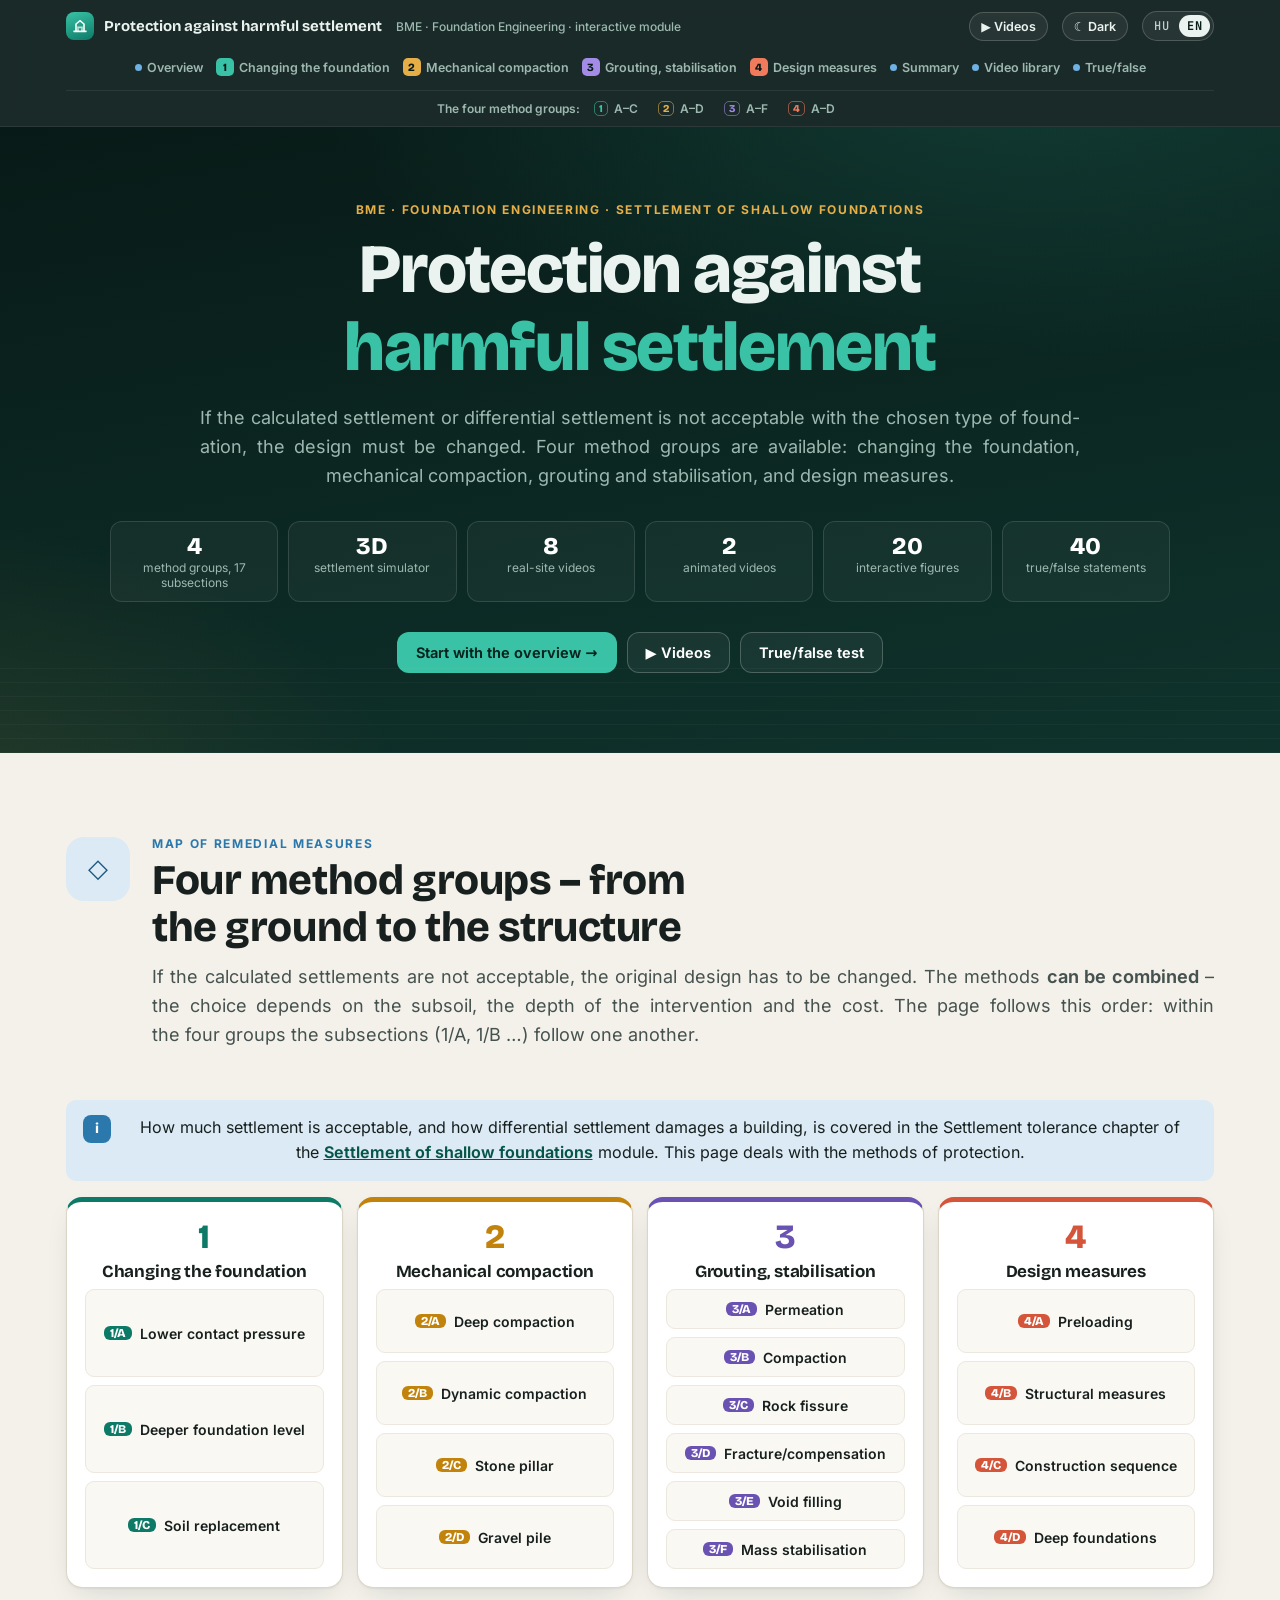
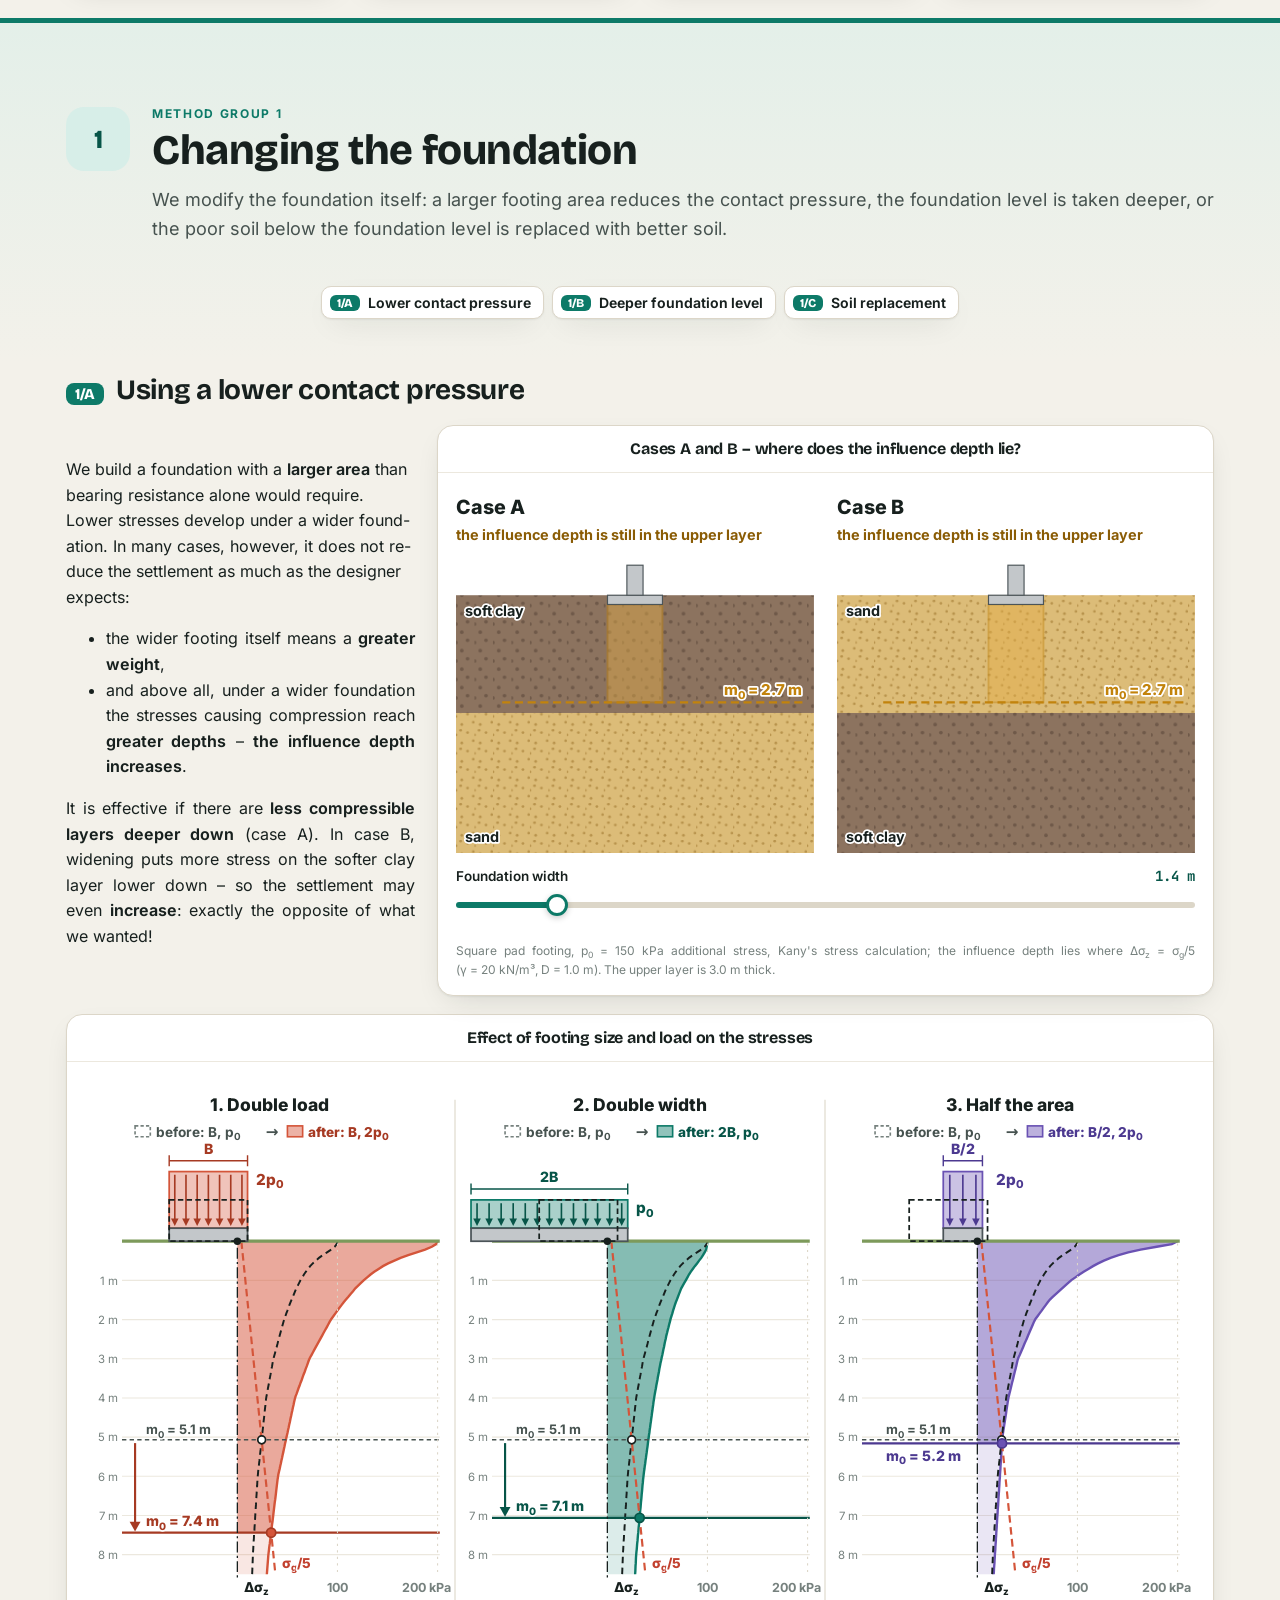
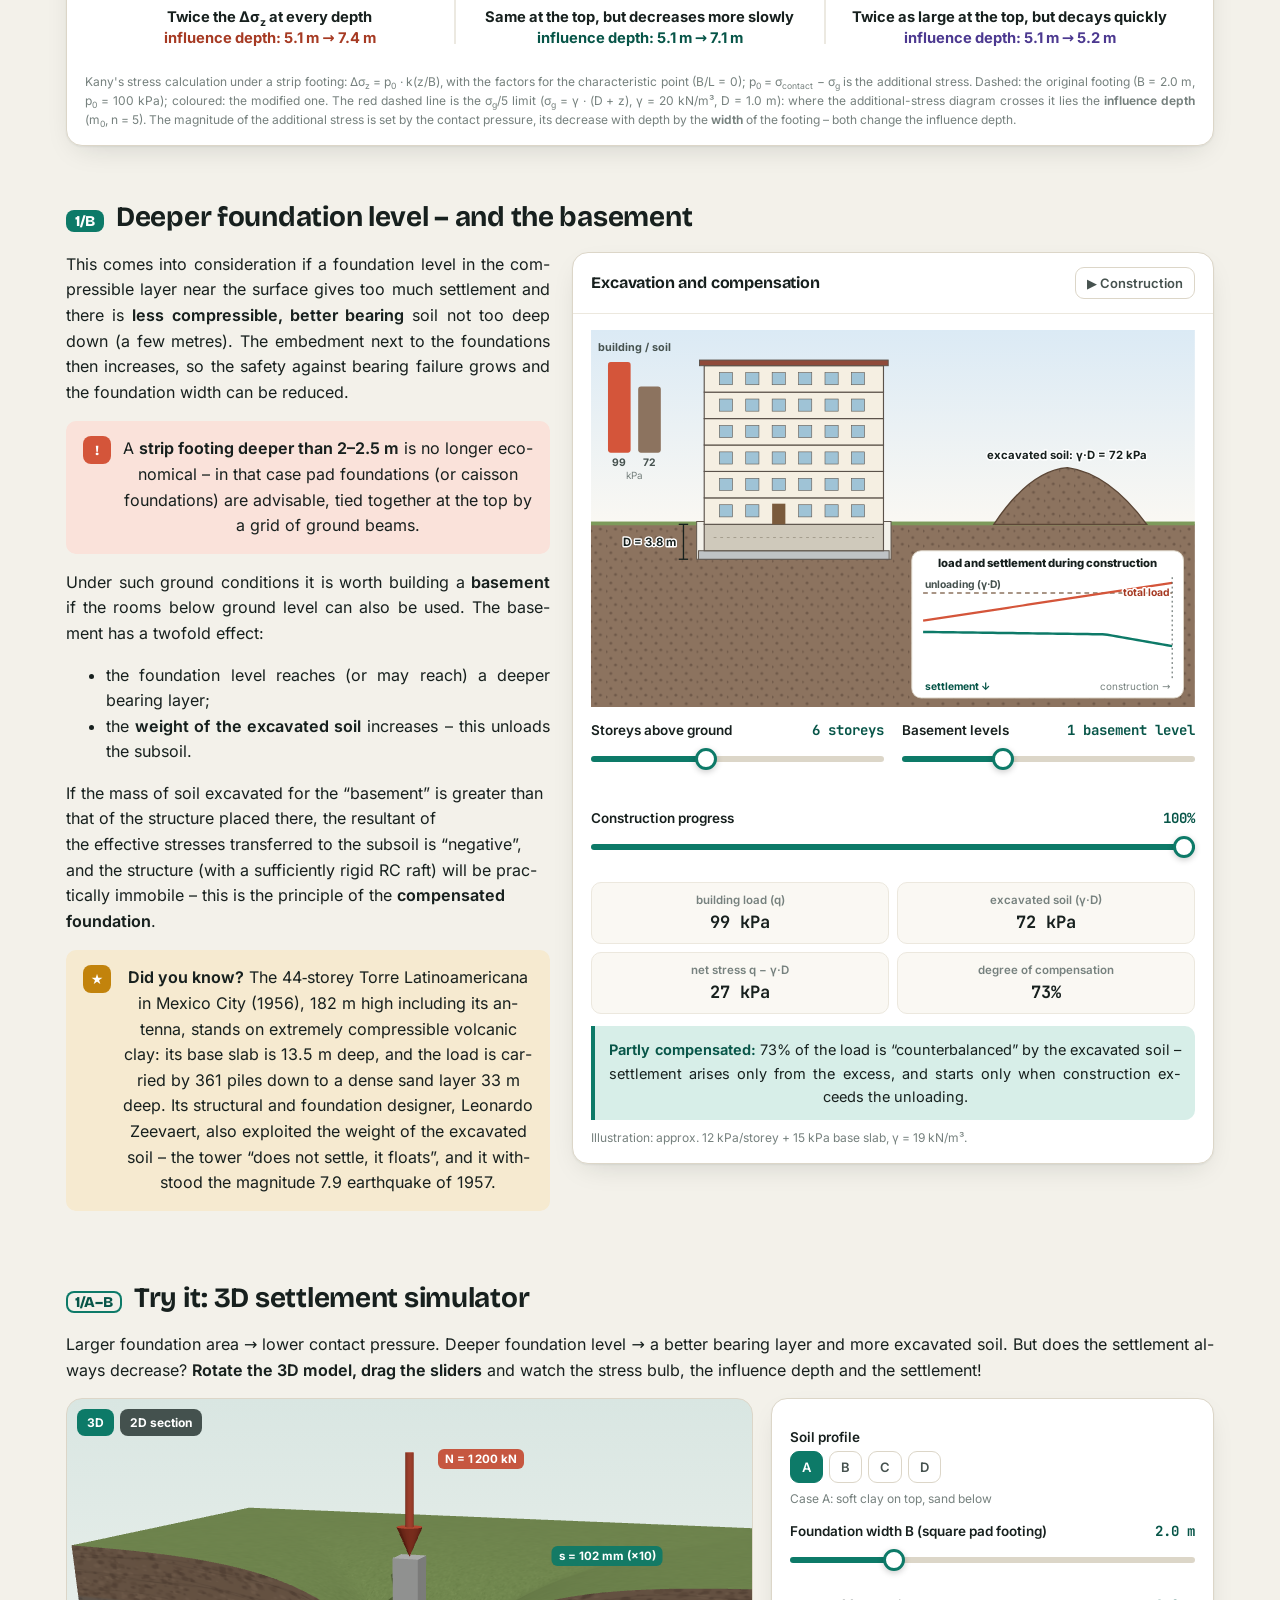
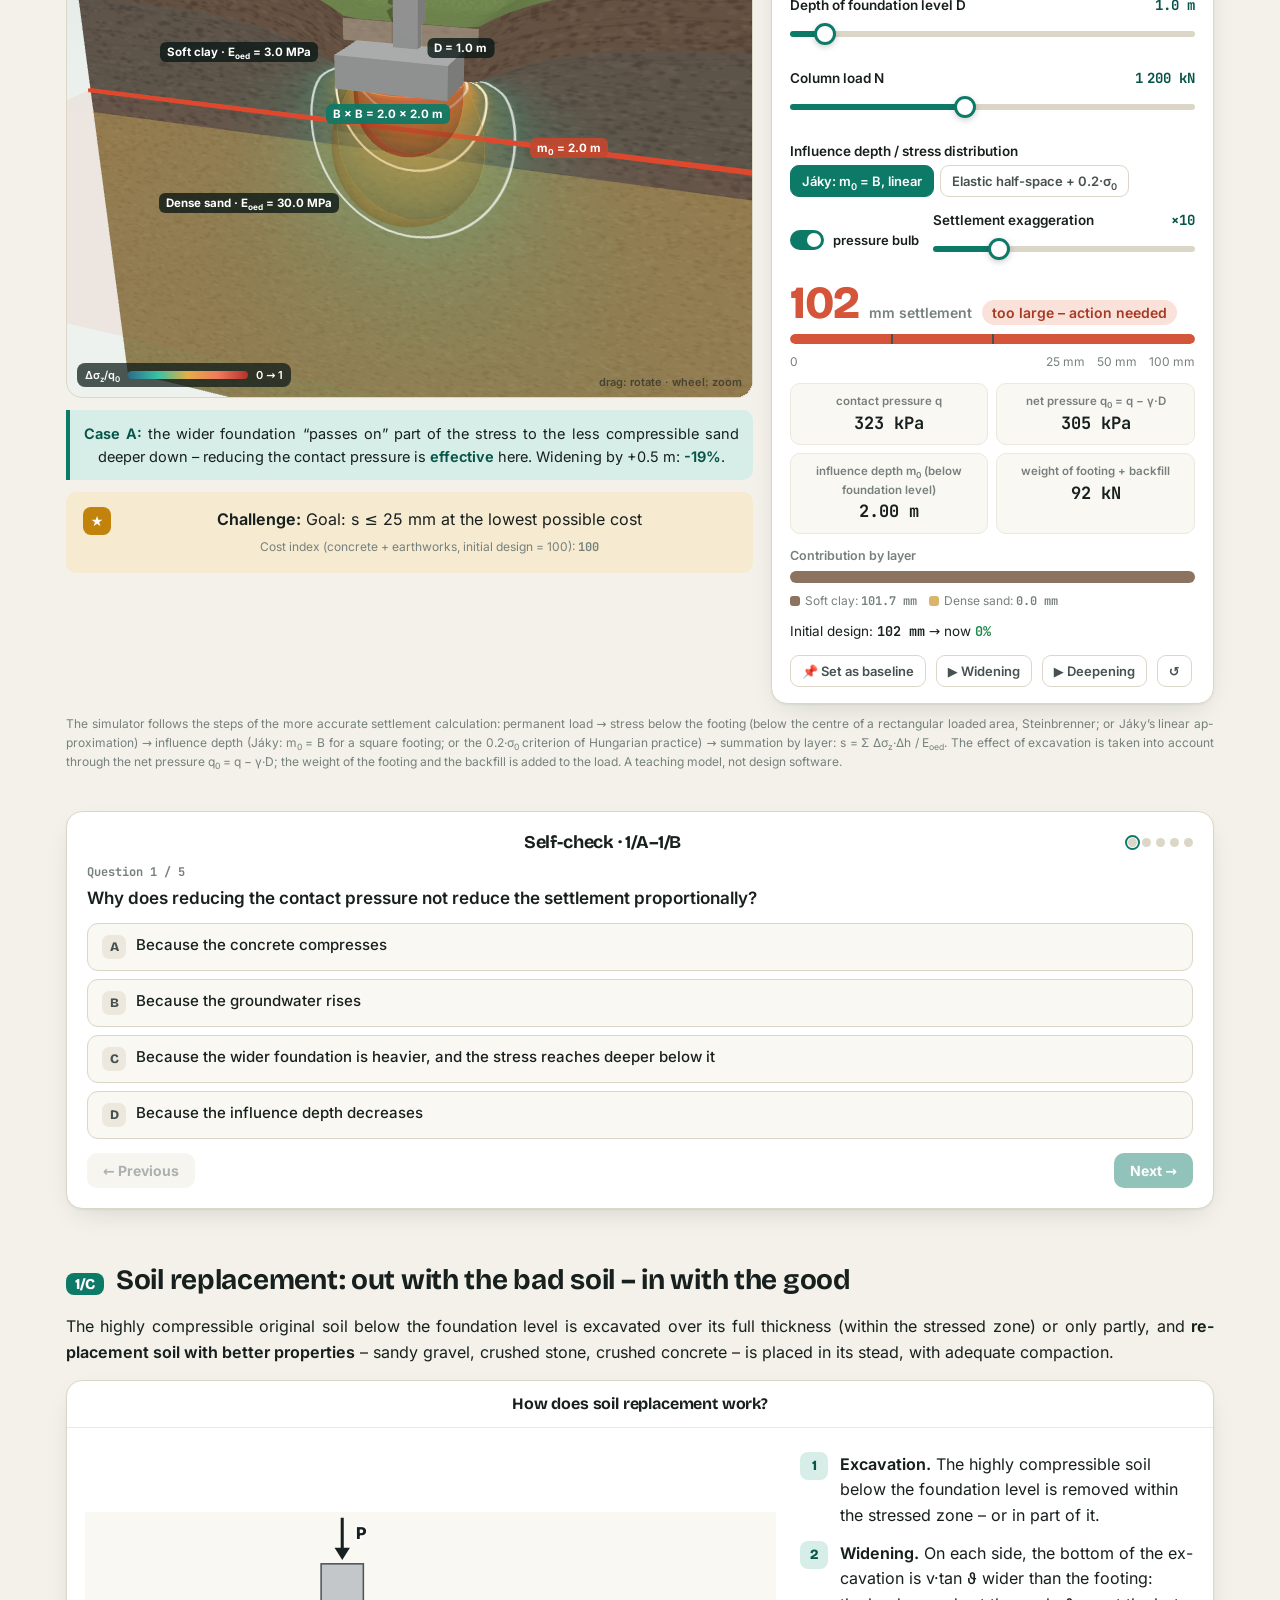
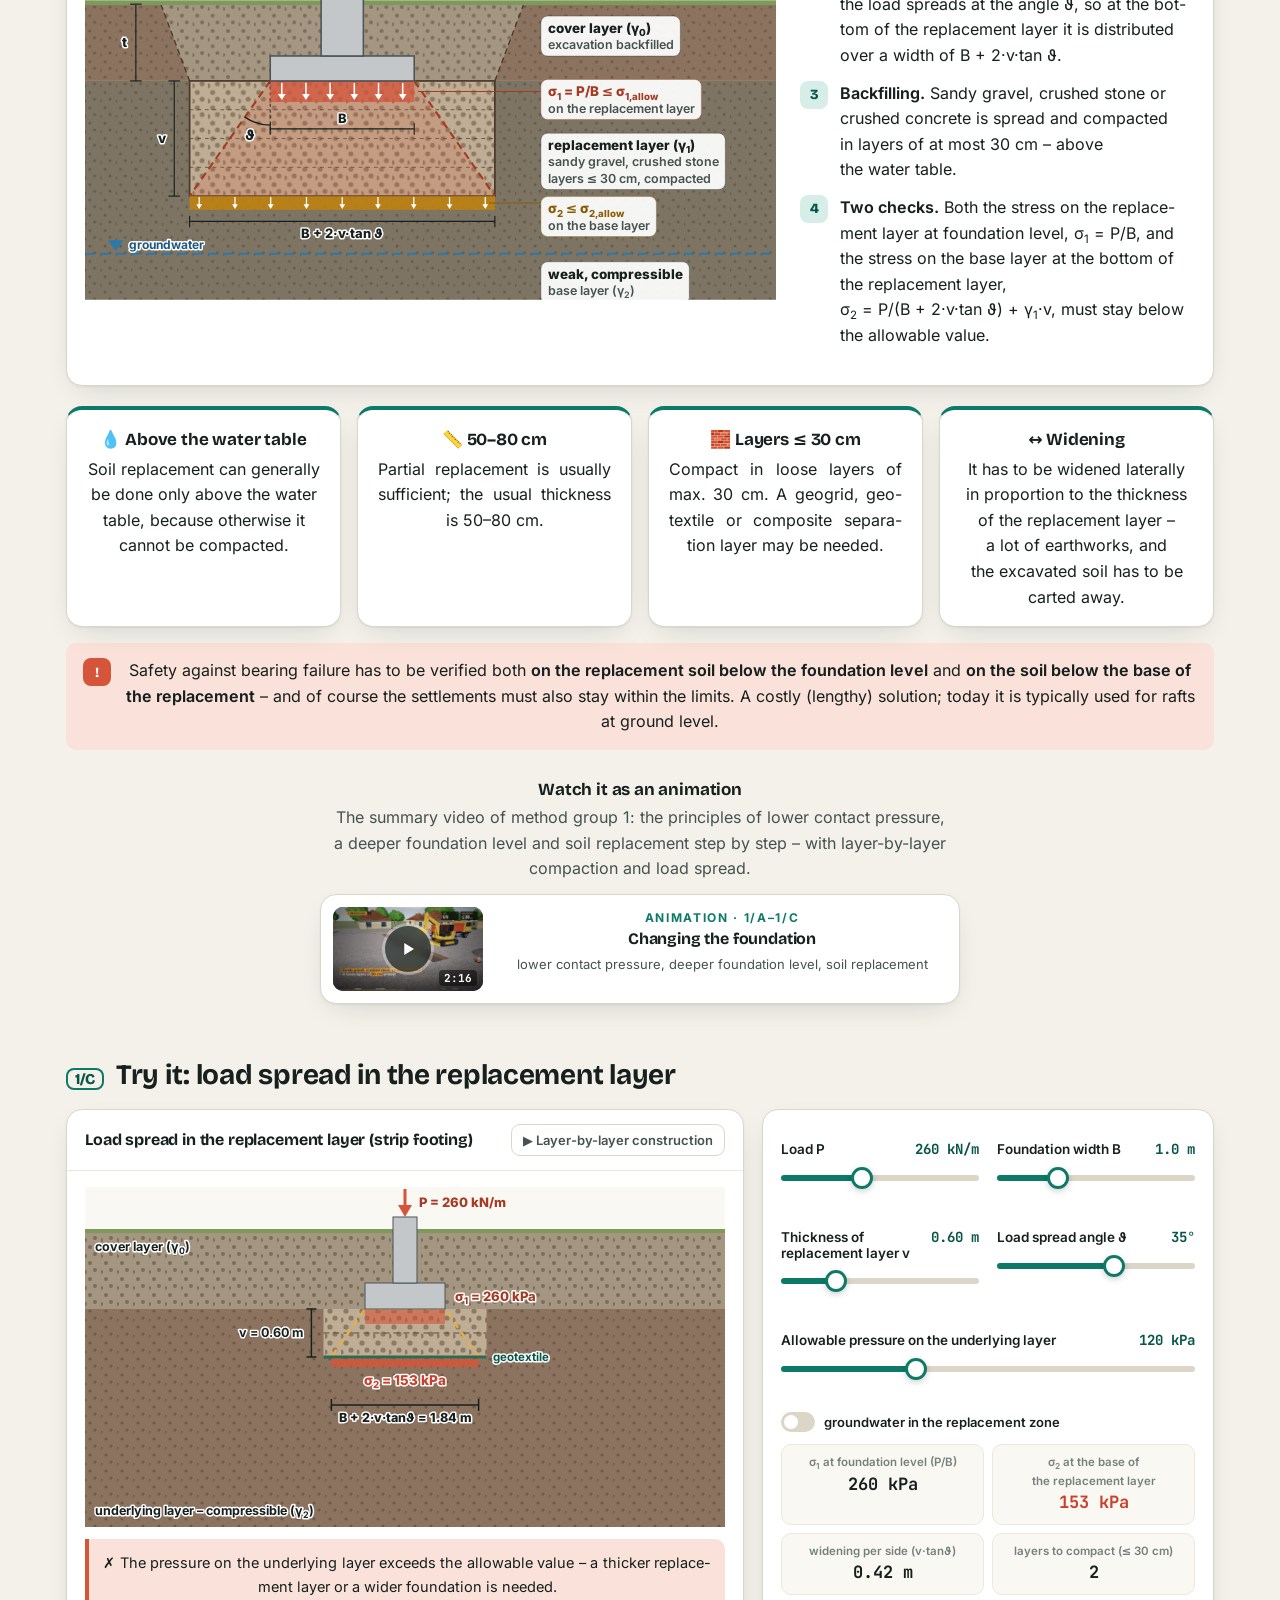
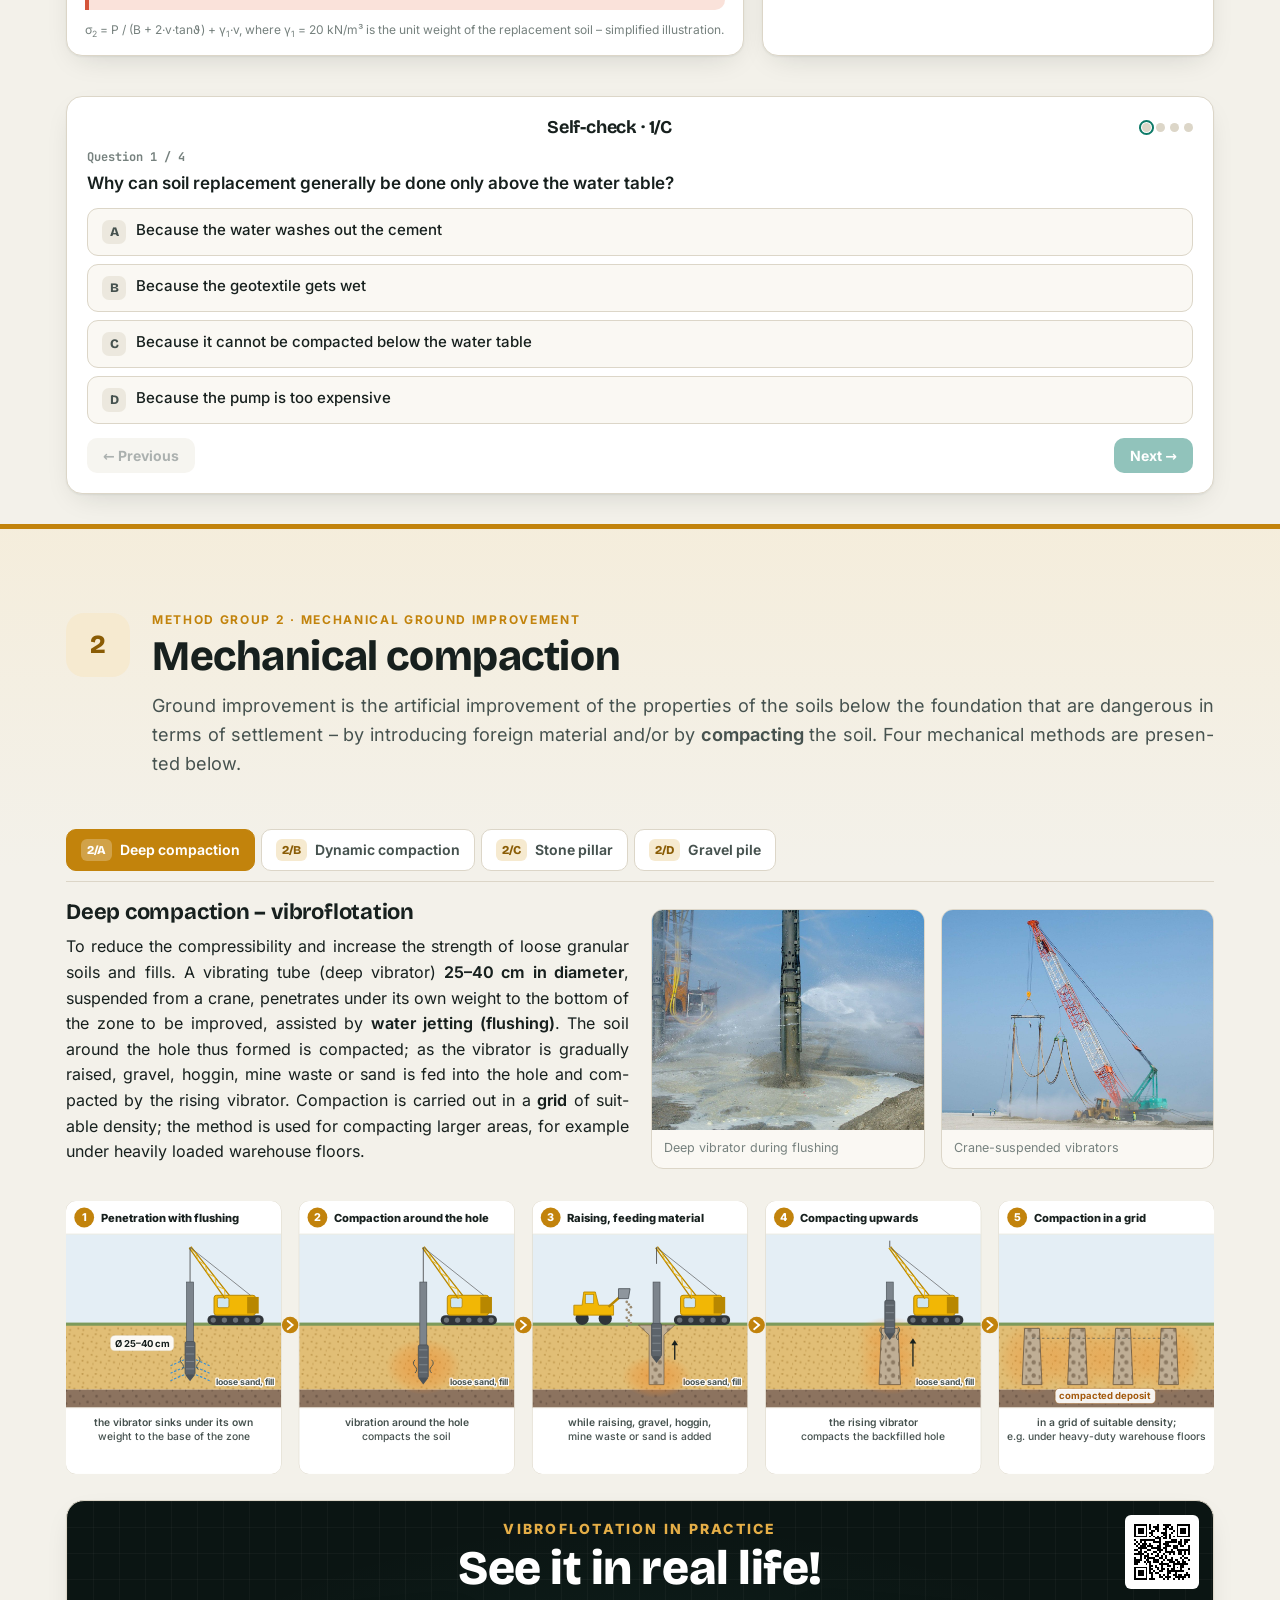
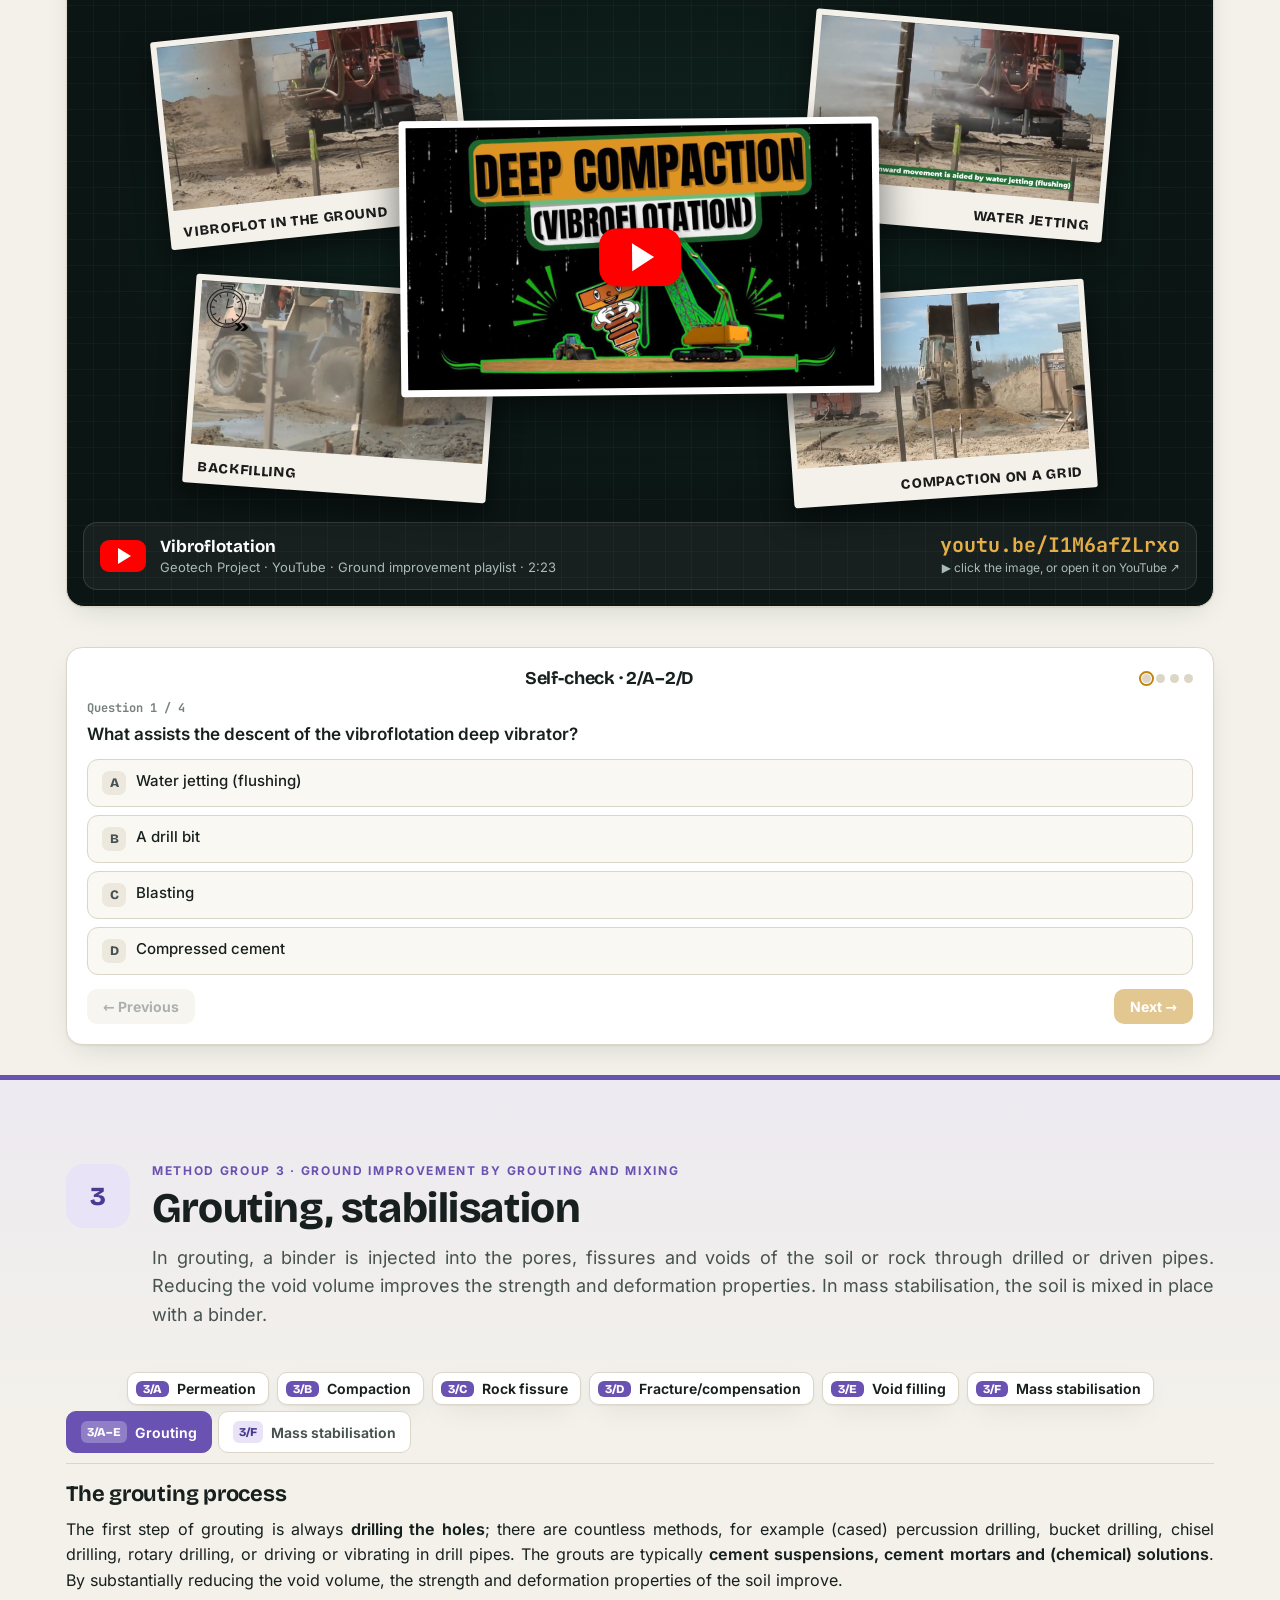
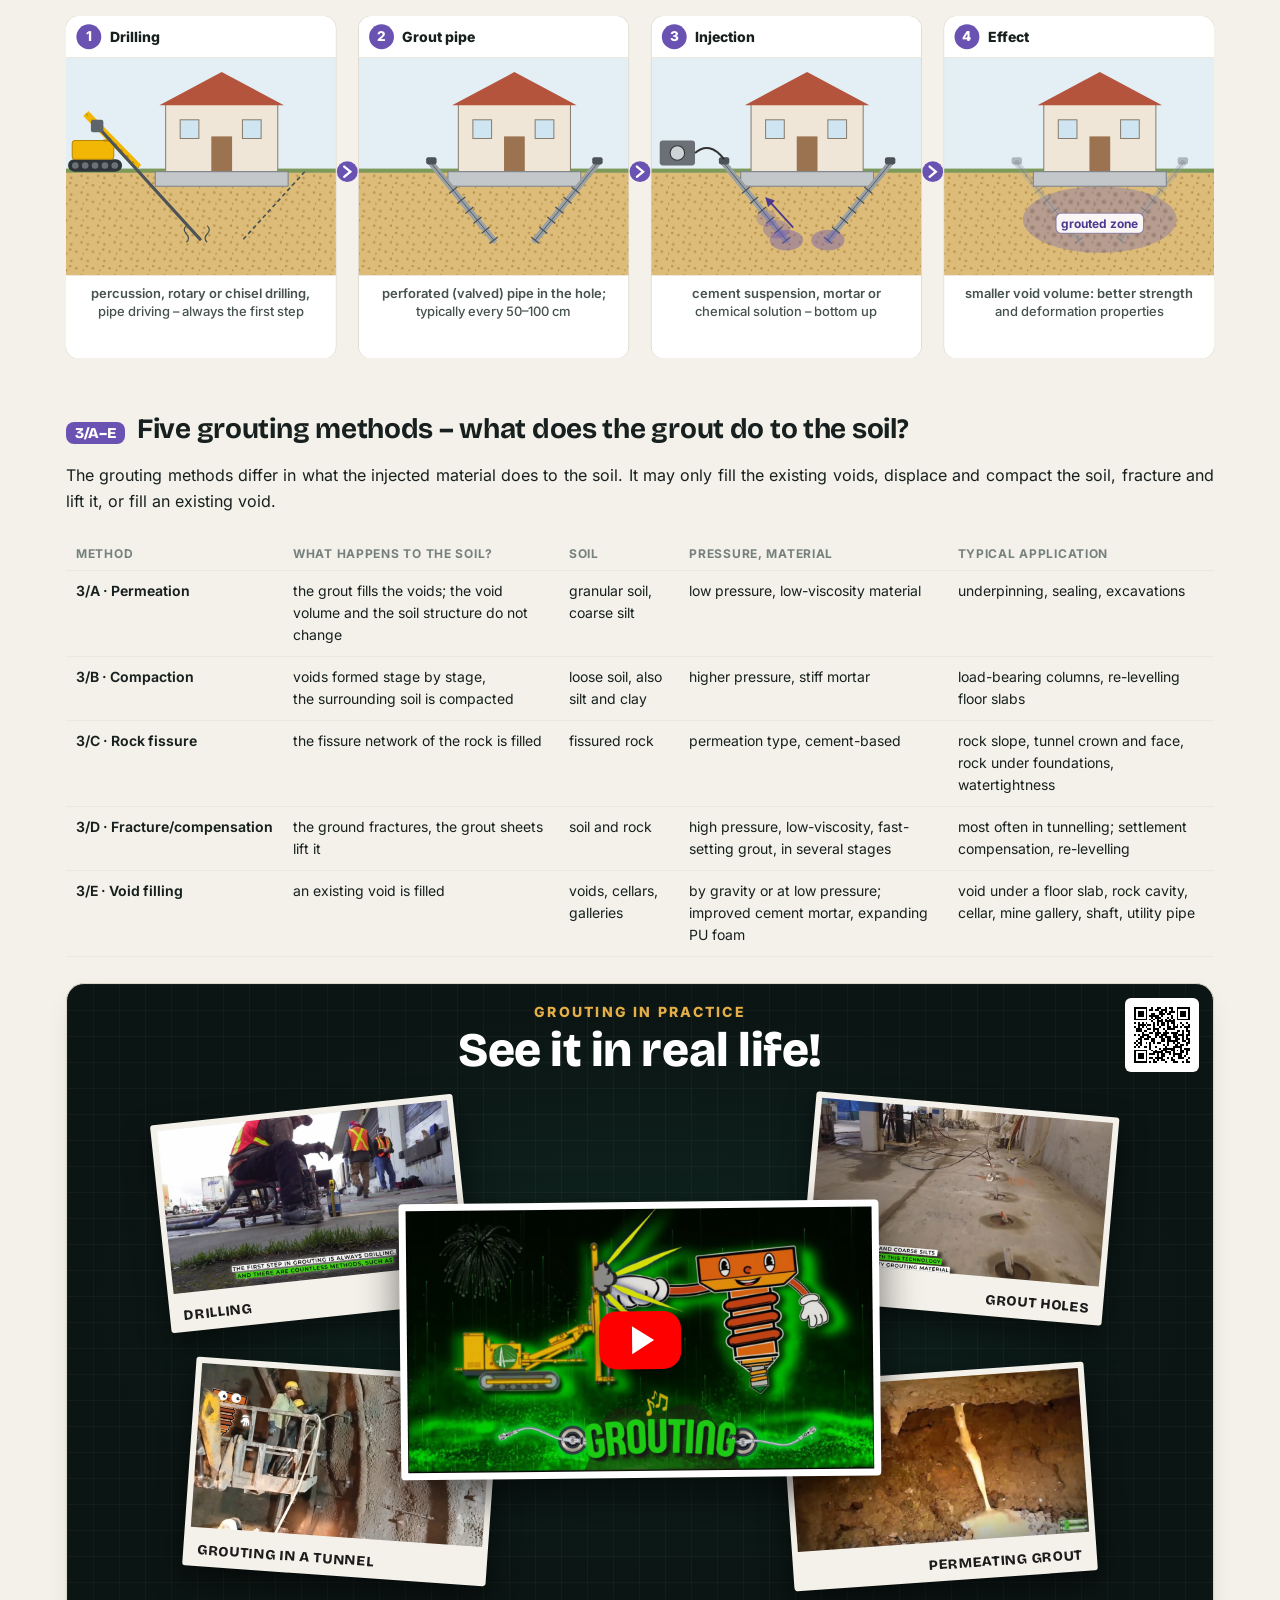
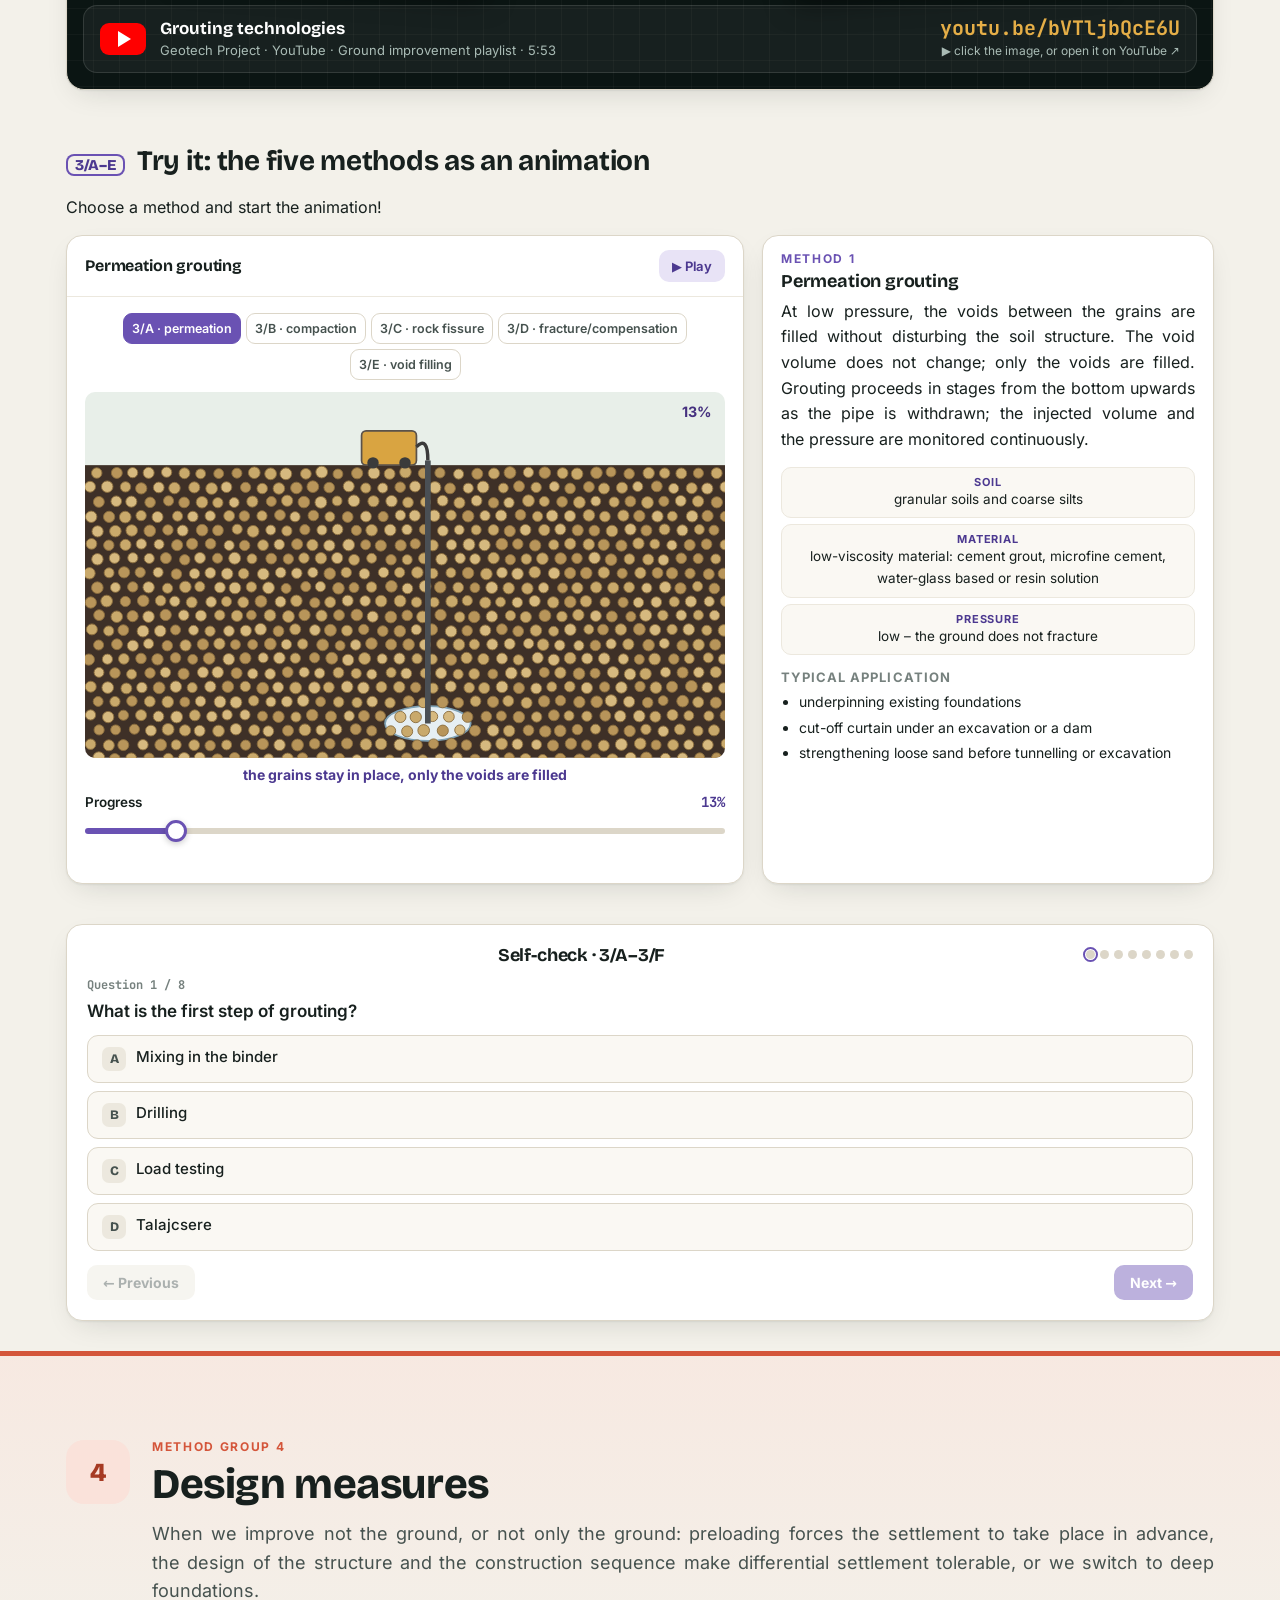
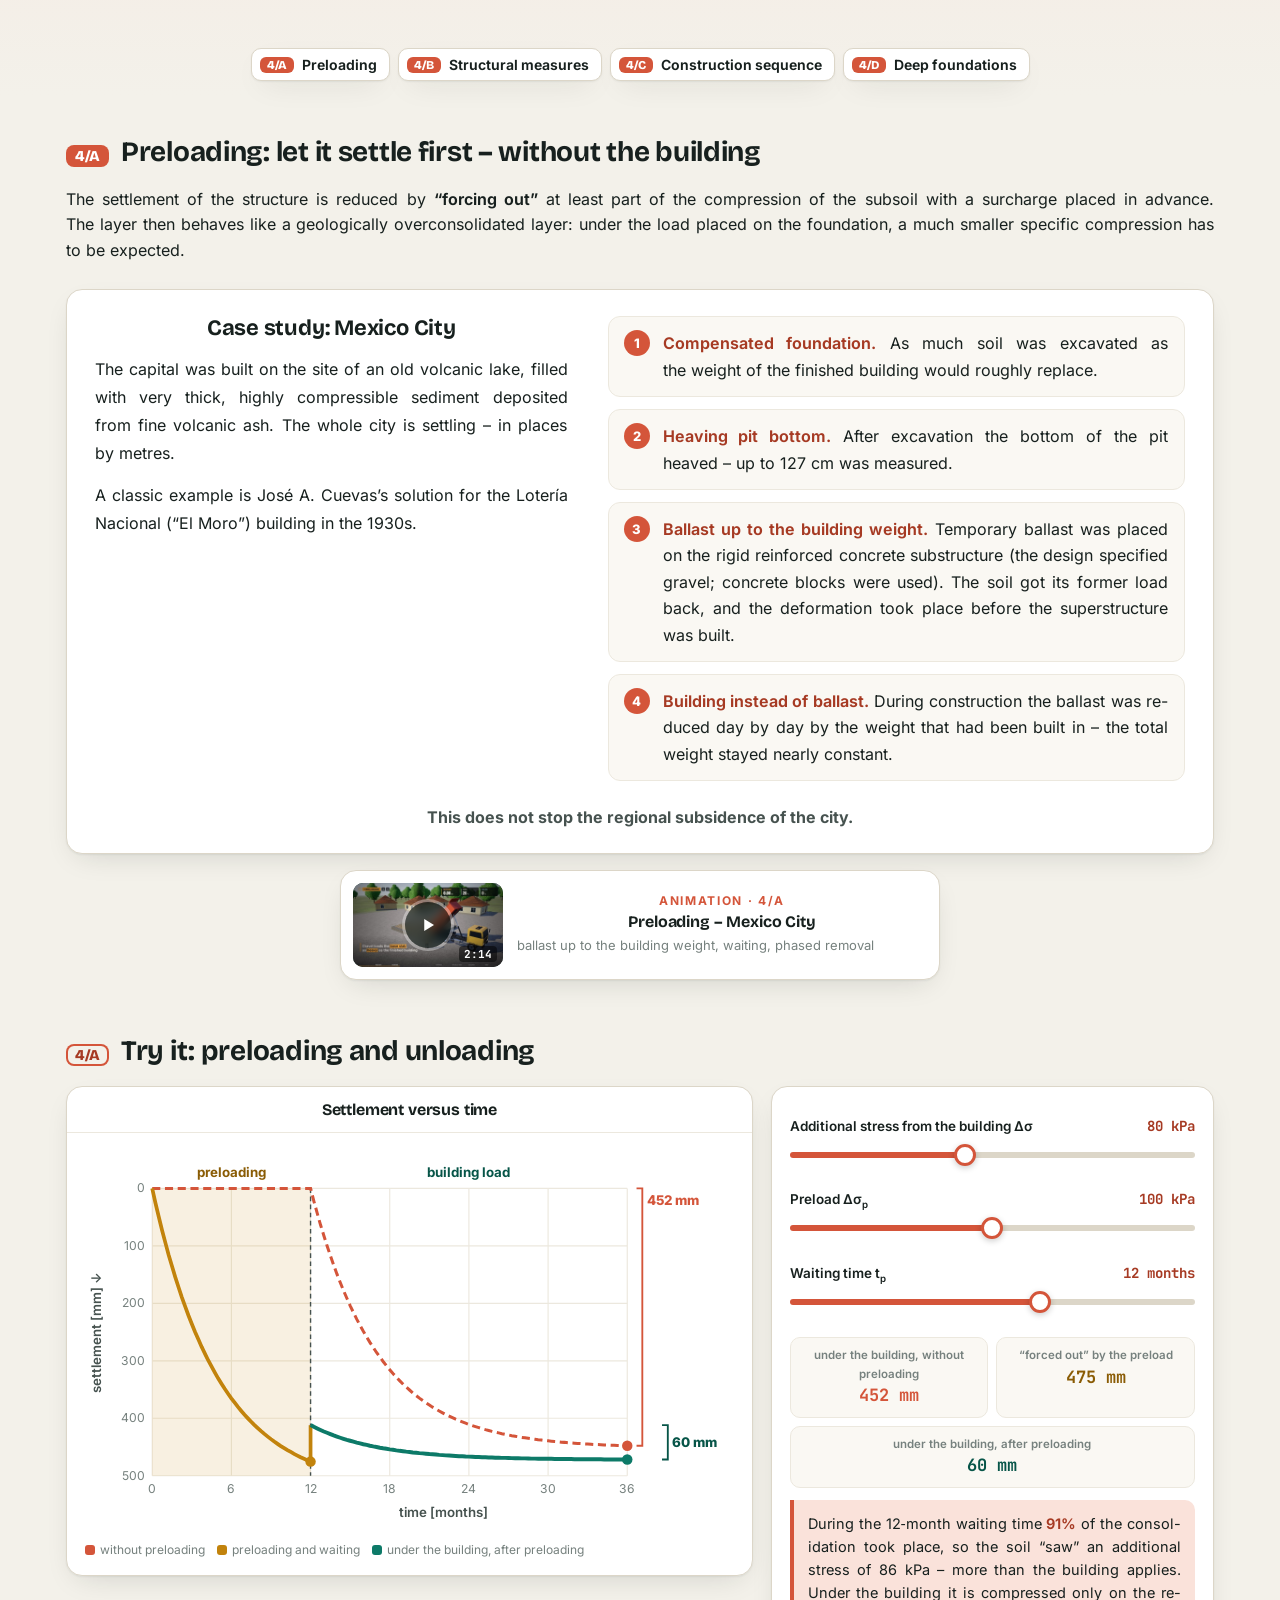
==== commit c101a14b: "Injektálás folyamatábra: furat, cső és besajtolás az alaptest alatt, összhangban a Hatás képpel Co-A" ====
--- a/en.html
+++ b/en.html
@@ -653,6 +653,13 @@
 /* 4/A előterhelés: egyetlen, állítható idő–süllyedés ábra, mellette a kezelők és a magyarázat */
 .plsim{margin-top:4px}
 .plsim .insight{margin-top:12px}
+
+/* 4/D: három felvétel (cölöpalapozás, résfal, jet-grouting) egy sorban */
+.ytgrid.ytpair.yt3{grid-template-columns:repeat(3,minmax(0,280px))}
+@media (max-width:900px){.ytgrid.ytpair.yt3{grid-template-columns:minmax(0,320px)}}
+
+/* 4/B csarnokkeret: csomópont-választó és falazat-kapcsoló egy sorban */
+.frsw{display:flex;flex-wrap:wrap;gap:10px 18px;align-items:center;justify-content:center}
 
 </style>
 <style id="bxt-css">
@@ -1136,14 +1143,12 @@
 
   <div class="sub-h" id="szerkezet"><span class="lt">4/B</span><h3>Structural measures: if we cannot shape the ground, we shape the structure</h3></div>
   <p>Choosing the right stiffness for the structure: it should <b>either be so rigid</b> that it can carry the stresses from differential settlement without damage, <b>or so flexible</b> that it can follow the deformations from settlement without damage (within the specified limits, of course).</p>
-  <p>In an area prone to settlement, design a <b>statically determinate</b> structure if possible: there are no rigid connections, and in the event of significant differential settlement the columns, beams and floors can rotate relative to each other (pinned connections), so no additional internal forces develop.</p>
+  <p>In an area prone to settlement, design a <b>statically determinate</b> structure if possible: there are no rigid connections, and in the event of significant differential settlement the columns, beams and floors can rotate relative to each other (pinned connections), so no additional internal forces develop in the load-bearing structure.</p>
+  <p>This, however, also depends on whether there is <b>infill masonry</b>. When the hinges rotate, the frame opening distorts, and the stiff, brittle masonry cannot follow it: it <b>cracks</b> – just as it does when the joints are rigid. Pinned connections are really advantageous where there is no infill masonry and the structure consists only of columns, beams and floors – for example in <b>precast halls</b>. So the aim is not only to avoid damage to the load-bearing structure: <b>cracking of the infill masonry</b> must also be prevented.</p>
   <div class="callout tip"><span class="ci">⚙</span><p><b>Utilities:</b> for structures designed for large settlement, proper connection of service pipes and utilities has to be provided – <b>oval opening, flexible pipe + sleeve</b>.</p></div>
-  <h4 class="tryh">Try it: support settlement and settlement joint</h4>
-  <div class="twocol tw-top">
-    <div class="panel"><div class="ph phcol"><h4>Support settlement in a frame</h4><div class="seg" id="frType"><button data-v="rigid" class="on">rigid joints</button><button data-v="hinge">pinned joints</button></div></div><div class="pb"><div id="frSvg"></div><div class="ctl"><label>Settlement of the right-hand column δ <span class="v" data-for="frD"></span></label><input type="range" id="frD" min="0" max="40" value="18"></div><div class="insight" id="frMsg"></div></div></div>
-    <div>
-      <div class="panel"><div class="ph"><h4>Settlement joint</h4><label class="tgl"><input type="checkbox" id="jtTgl">joint</label></div><div class="pb"><div id="jtSvg"></div><div class="ctl"><label>Consolidation progress <span class="v" data-for="jtS"></span></label><input type="range" id="jtS" min="0" max="100" value="80"></div><p class="src" style="margin:0">Long building parts with different loads are best separated by a settlement joint – it is needed anyway because of thermal expansion.</p></div></div>
-    </div>
+  <h4 class="tryh">Try it: support settlement in a hall frame</h4>
+  <div class="solo">
+    <div class="panel"><div class="ph phcol"><h4>Support settlement in a hall frame</h4><div class="frsw"><div class="seg" id="frType"><button data-v="rigid" class="on">rigid joints</button><button data-v="hinge">pinned joints</button></div><label class="tgl"><input type="checkbox" id="frWall" checked>infill masonry</label></div></div><div class="pb"><div id="frSvg"></div><div class="ctl"><label>Settlement of the right-hand column δ <span class="v" data-for="frD"></span></label><input type="range" id="frD" min="0" max="40" value="18"></div><div class="insight" id="frMsg"></div></div></div>
   </div>
 
   <div class="sub-h" id="sorrend"><span class="lt">4/C</span><h3>The right construction sequence</h3></div>
@@ -1159,7 +1164,7 @@
     <div class="card top"><p>If the calculations show unacceptable settlements or differential settlements for a shallow foundation, many designers switch to <b>deep foundations</b> (piles, diaphragm walls). In many cases this is the <b>simplest, fastest and cheapest</b> solution.</p></div>
     <div class="card top"><h4>Deep foundations in detail</h4><p>CFA piles, screw, bored and precast piles, micropiles, jet grouting, deep mixing, diaphragm walls, caisson and box foundations – in the <a href="https://melyalapozasok.vercel.app/en" target="_blank" rel="noopener">Deep foundations</a> interactive module, with a 3D pile builder. In real footage:</p></div>
   </div>
-  <div class="ytgrid ytpair" style="margin-top:16px"><button data-ytm="c3vKfjgqJdA"></button><button data-ytm="ef6ZE8deD6M"></button></div>
+  <div class="ytgrid ytpair yt3" style="margin-top:16px"><button data-ytm="c3vKfjgqJdA"></button><button data-ytm="eOZGv_2Q_Jg"></button><button data-ytm="ef6ZE8deD6M"></button></div>
   <div class="quiz" id="q8"><div class="qh"><h4>Self-check · 4/B–4/D</h4><div class="dots"></div></div></div>
 </div></section>
 
@@ -2068,44 +2073,57 @@
 
 /* ---------- f) szerkezeti merevség: merev vs csuklós keret ---------- */
 (function frame() {
+  /* egyhajós, két nyílású csarnokkeret: a jobb oszlop alatt puha agyag, a támasz δ-val süllyed;
+     merev vagy csuklós csomópontok, kitöltő falazattal vagy anélkül */
   const host = $('#frSvg'); if (!host) return; let rigid = true;
   const draw = () => {
-    const d = rv('frD'); out('frD', d + ' mm'); const W = 600, Hh = 330, X = [100, 300, 500], Y0 = 250, h = 62; const s = svg(host, W, Hh); pat(s);
-    const sink = d * 1.2; const dy = [0, 0, sink]; const node = (i, j) => [X[i], Y0 - j * h + dy[i]];
-    // kitöltő falak a jobb nyílásban
-    for (let j = 0; j < 3; j++) { const a = node(1, j), b = node(2, j), c = node(2, j + 1), e = node(1, j + 1); SV('polygon', { points: [a, b, c, e].map(p => p.join(',')).join(' '), fill: '#f5efe2', stroke: '#cfc7b6', opacity: .9 }, s);
-      if (!rigid && d > 6) { const k = Math.min(3, Math.floor(d / 8)); for (let q = 0; q < k; q++) SV('path', { d: `M${a[0] + 36 + q * 44},${(a[1] + b[1]) / 2 - 8} l14,-14 l-4,-6 l14,-12`, stroke: d > 24 ? '#b5302a' : '#3b2f28', 'stroke-width': 1 + d / 14, fill: 'none' }, s); } }
+    const d = rv('frD'), wall = $('#frWall').checked; out('frD', d + ' mm');
+    const W = 600, Hh = 330, X = [90, 300, 510], Y0 = 252, HC = 196; const s = svg(host, W, Hh); pat(s);
+    const sink = d * 1.2, top = Y0 - HC; const dy = [0, 0, sink];
+    const D = s.querySelector('defs');
+    // tégla minta a kitöltő falazathoz
+    const bp = SV('pattern', { id: 'pBrick', width: 24, height: 12, patternUnits: 'userSpaceOnUse' }, D);
+    SV('rect', { width: 24, height: 12, fill: '#d9a27e' }, bp); SV('path', { d: 'M0 0.5H24M0 6.5H24M6 0.5V6.5M18 6.5V12.5', stroke: '#f3e6d8', 'stroke-width': 1.2 }, bp);
+    // a jobb nyílás felső éle: merev keretnél kettős görbület, csuklósnál egyenes
+    const beamR = (t) => { const y = top + dy[1] + (top + dy[2] - top - dy[1]) * (rigid ? (3 * t * t - 2 * t * t * t) : t); return y; };
+    // kitöltő falazat mindkét nyílásban
+    if (wall) {
+      SV('rect', { x: X[0] + 4, y: top + 4, width: X[1] - X[0] - 8, height: HC - 4, fill: 'url(#pBrick)', stroke: '#b98263', 'stroke-width': 1 }, s);
+      const pts = []; for (let k = 0; k <= 20; k++) { const t = k / 20; pts.push([X[1] + 4 + t * (X[2] - X[1] - 8), beamR(t) + 4]); }
+      pts.push([X[2] - 4, Y0 + dy[2]], [X[1] + 4, Y0]);
+      SV('polygon', { points: pts.map(p => p.map(v => v.toFixed(1)).join(',')).join(' '), fill: 'url(#pBrick)', stroke: '#b98263', 'stroke-width': 1 }, s);
+      // ferde (lépcsős) nyírási repedések a torzuló jobb nyílásban
+      if (d > 4) { const n = Math.min(3, 1 + Math.floor(d / 12)), sw = 1 + d / 12, col = d > 24 ? '#b5302a' : '#5a3b2c';
+        for (let q = 0; q < n; q++) { const x0 = X[1] + 30 + q * 54, y0 = top + 26 + q * 6; let path = `M${x0} ${y0}`; let x = x0, y = y0;
+          for (let k = 0; k < 9; k++) { x += 8; path += `L${x} ${y}`; y += 12; path += `L${x} ${y}`; if (y > Y0 - 16) break; }
+          SV('path', { d: path, stroke: col, 'stroke-width': sw, fill: 'none', 'stroke-linejoin': 'round' }, s); }
+      }
+    }
     // térszín: a jobb oldali (puha) altalaj a pillérrel együtt süllyed
-    const gp = `M0,${Y0} L390,${Y0} Q440,${Y0} 474,${Y0 + sink} L${W},${Y0 + sink} L${W},${Hh} L0,${Hh} Z`;
-    SV('path', { d: gp, fill: 'url(#pSand)' }, s); SV('clipPath', { id: 'frClip' }, s.querySelector('defs')).appendChild(SV('rect', { x: 400, y: 0, width: 200, height: Hh })); SV('path', { d: gp, fill: 'url(#pClay)', 'clip-path': 'url(#frClip)' }, s);
+    const gp = `M0,${Y0} L400,${Y0} Q448,${Y0} 482,${Y0 + sink} L${W},${Y0 + sink} L${W},${Hh} L0,${Hh} Z`;
+    SV('path', { d: gp, fill: 'url(#pSand)' }, s); SV('clipPath', { id: 'frClip' }, D).appendChild(SV('rect', { x: 410, y: 0, width: 190, height: Hh })); SV('path', { d: gp, fill: 'url(#pClay)', 'clip-path': 'url(#frClip)' }, s);
     SV('text', { x: 12, y: Hh - 12, text: 'dense sand', 'font-size': 12.5, 'font-weight': 700, class: 'hl' }, s); SV('text', { x: W - 12, y: Hh - 12, 'text-anchor': 'end', text: 'soft clay', 'font-size': 12.5, 'font-weight': 700, class: 'hl' }, s);
-    // oszlopok
-    for (let i = 0; i < 3; i++) SV('line', { x1: node(i, 0)[0], y1: node(i, 0)[1], x2: node(i, 3)[0], y2: node(i, 3)[1], stroke: 'var(--ink)', 'stroke-width': 6 }, s);
-    // gerendák
-    for (let j = 1; j <= 3; j++) for (let i = 0; i < 2; i++) { const a = node(i, j), b = node(i + 1, j); if (rigid && i === 1 && d > 0) { const c1 = [a[0] + 70, a[1]], c2 = [b[0] - 70, b[1]]; SV('path', { d: `M${a[0]},${a[1]} C${c1[0]},${c1[1]} ${c2[0]},${c2[1]} ${b[0]},${b[1]}`, stroke: 'var(--ink)', 'stroke-width': 6, fill: 'none' }, s); } else SV('line', { x1: a[0], y1: a[1], x2: b[0], y2: b[1], stroke: 'var(--ink)', 'stroke-width': 6 }, s); }
-    for (let i = 0; i < 3; i++) for (let j = 1; j <= 3; j++) { const p = node(i, j); if (rigid) { if (d > 2 && i >= 1) SV('circle', { cx: p[0], cy: p[1], r: 6 + d * 0.4, fill: '#d4553a', opacity: .35 }, s); SV('rect', { x: p[0] - 5, y: p[1] - 5, width: 10, height: 10, fill: 'var(--ink)' }, s); } else SV('circle', { cx: p[0], cy: p[1], r: 6, fill: 'var(--card)', stroke: 'var(--ink)', 'stroke-width': 3 }, s); }
-    for (let i = 0; i < 3; i++) { const p = node(i, 0); SV('rect', { x: p[0] - 26, y: p[1], width: 52, height: 12, fill: '#bfc3c6', stroke: '#4b5458' }, s); }
+    // oszlopok és alaptestek
+    for (let i = 0; i < 3; i++) { SV('line', { x1: X[i], y1: Y0 + dy[i], x2: X[i], y2: top + dy[i], stroke: 'var(--ink)', 'stroke-width': 7 }, s); SV('rect', { x: X[i] - 28, y: Y0 + dy[i], width: 56, height: 14, fill: '#bfc3c6', stroke: '#4b5458' }, s); }
+    // gerendák: bal nyílás vízszintes; jobb nyílás merev keretnél hajlik, csuklósnál elfordul
+    SV('line', { x1: X[0], y1: top, x2: X[1], y2: top, stroke: 'var(--ink)', 'stroke-width': 7 }, s);
+    const bpts = []; for (let k = 0; k <= 24; k++) { const t = k / 24; bpts.push(`${(X[1] + t * (X[2] - X[1])).toFixed(1)},${beamR(t).toFixed(1)}`); }
+    SV('polyline', { points: bpts.join(' '), fill: 'none', stroke: 'var(--ink)', 'stroke-width': 7 }, s);
+    // csomópontok: merevnél négyzet (+ kényszererő-jelzés), csuklósnál kör
+    for (let i = 0; i < 3; i++) { const p = [X[i], top + dy[i]];
+      if (rigid) { if (d > 2 && i >= 1) SV('circle', { cx: p[0], cy: p[1], r: 7 + d * 0.45, fill: '#d4553a', opacity: .32 }, s); SV('rect', { x: p[0] - 6, y: p[1] - 6, width: 12, height: 12, fill: 'var(--ink)' }, s); }
+      else SV('circle', { cx: p[0], cy: p[1], r: 7, fill: 'var(--card)', stroke: 'var(--ink)', 'stroke-width': 3 }, s); }
     // a süllyedés mérete
-    if (d > 0) { const x = 556; SV('line', { x1: 474, x2: W, y1: Y0, y2: Y0, stroke: 'var(--ink2)', 'stroke-dasharray': '4 4' }, s); SV('line', { x1: x, x2: x, y1: Y0, y2: Y0 + sink, stroke: 'var(--coral)', 'stroke-width': 2.4 }, s); SV('path', { d: `M${x - 5},${Y0 + sink - 7} L${x},${Y0 + sink} L${x + 5},${Y0 + sink - 7}`, fill: 'none', stroke: 'var(--coral)', 'stroke-width': 2.4 }, s); }
+    if (d > 0) { const x = 568; SV('line', { x1: 482, x2: W, y1: Y0, y2: Y0, stroke: 'var(--ink2)', 'stroke-dasharray': '4 4' }, s); SV('line', { x1: x, x2: x, y1: Y0, y2: Y0 + sink, stroke: 'var(--coral)', 'stroke-width': 2.4 }, s); SV('path', { d: `M${x - 5},${Y0 + sink - 7} L${x},${Y0 + sink} L${x + 5},${Y0 + sink - 7}`, fill: 'none', stroke: 'var(--coral)', 'stroke-width': 2.4 }, s); }
     SV('text', { x: W - 12, y: Y0 - 10, 'text-anchor': 'end', text: `δ = ${d} mm`, 'font-size': 13.5, 'font-weight': 800, fill: 'var(--coral-ink)' }, s);
-    $('#frMsg').innerHTML = rigid ? `<b>Rigid joints (indeterminate):</b> less distortion, but the support settlement causes <b>restraint forces</b> (M, V) – the load is redistributed. ${d > 20 ? '<span class="status b">significant additional internal forces</span>' : ''}` : `<b>Pinned joints (determinate):</b> no restraint forces, the hinges rotate – but the <b>distortion</b> causes cracking and sticking in the infill walls. ${d > 20 ? '<span class="status b">wall cracks</span>' : ''}`;
+    const big = d > 20;
+    const msg = rigid
+      ? (wall ? `<b>Rigid joints, with infill masonry:</b> the support settlement causes <b>restraint forces</b> (M, V) in the frame, and the brittle <b>masonry cracks</b> in the distorting opening.` : `<b>Rigid joints, no infill masonry:</b> the joints cannot rotate, so the support settlement causes <b>restraint forces</b> (M, V) – the load is redistributed.`)
+      : (wall ? `<b>Pinned joints, with infill masonry:</b> there are no restraint forces in the frame, but the opening distorts and the <b>masonry cracks</b> – damage to the masonry must also be prevented.` : `<b>Pinned joints, no infill masonry</b> (e.g. a precast hall): the hinges rotate, <b>no additional internal forces</b> develop – the structure follows the settlement without damage.`);
+    const tag = d <= 2 ? '' : rigid ? (wall ? (big ? '<span class="status b">restraint forces + wall cracks</span>' : '') : (big ? '<span class="status b">significant additional internal forces</span>' : '')) : (wall ? (big ? '<span class="status b">wall cracks</span>' : '') : '<span class="status">no damage</span>');
+    const el = $('#frMsg'), html = msg + ' ' + tag; if (el.innerHTML !== html) el.innerHTML = html;
   };
-  window.U.seg('frType', v => { rigid = v === 'rigid'; draw(); }); bindR(['frD'], draw); draw();
-})();
-
-/* ---------- süllyedési hézag ---------- */
-(function joint() {
-  const host = $('#jtSvg'); if (!host) return; let j = false;
-  const draw = () => {
-    const u = rv('jtS') / 100; out('jtS', pct(u * 100)); const W = 600, Hh = 270, gy = 210; const s = svg(host, W, Hh); pat(s); SV('rect', { x: 0, y: gy, width: W, height: Hh - gy, fill: 'url(#pClay)' }, s); SV('text', { x: 12, y: Hh - 10, text: 'compressible clay', 'font-size': 12.5, 'font-weight': 700, class: 'hl' }, s);
-    const sT = 40 * u, sL = 10 * u; // magas rész többet süllyed
-    if (j) { SV('rect', { x: 120, y: gy - 170 + sT, width: 180, height: 170, fill: '#f5efe2', stroke: '#5b524a', 'stroke-width': 2 }, s); SV('rect', { x: 306, y: gy - 70 + sL, width: 200, height: 70, fill: '#f5efe2', stroke: '#5b524a', 'stroke-width': 2 }, s); SV('line', { x1: 303, x2: 303, y1: gy - 175, y2: gy + 6, stroke: '#2b78ad', 'stroke-width': 2, 'stroke-dasharray': '5 4' }, s); SV('text', { x: 310, y: gy - 150, text: 'settlement joint', 'font-size': 12, 'font-weight': 700, fill: '#2b78ad' }, s); }
-    else { const pts = `120,${gy - 170 + sT} 300,${gy - 170 + sT} 300,${gy - 70 + sT * .7} 506,${gy - 70 + sL} 506,${gy + sL} 300,${gy + sT * .7} 120,${gy + sT}`; SV('polygon', { points: pts, fill: '#f5efe2', stroke: '#5b524a', 'stroke-width': 2 }, s); if (u > .25) { SV('path', { d: `M300,${gy - 70 + sT * .7} l14,${10 + u * 6} l-6,${8} l16,${12 + u * 10} l-6,${10} l12,${12}`, stroke: u > .6 ? '#b5302a' : '#3b2f28', 'stroke-width': 1.5 + u * 3, fill: 'none' }, s); SV('text', { x: 330, y: gy - 92, text: 'crack at the junction', 'font-size': 12, 'font-weight': 700, fill: '#b5302a' }, s); } }
-    for (let k = 0; k < 4; k++) for (let i = 0; i < 4; i++) SV('rect', { x: 140 + i * 40, y: gy - 155 + k * 40 + sT, width: 16, height: 18, fill: '#9fc3d6' }, s);
-    for (let i = 0; i < 4; i++) SV('rect', { x: 330 + i * 44, y: gy - 52 + sL, width: 18, height: 18, fill: '#9fc3d6' }, s);
-    SV('text', { x: 130, y: 22, text: 'tall, heavy building part', 'font-size': 12, 'font-weight': 700, fill: 'var(--ink2)' }, s); SV('text', { x: 360, y: 22, text: 'low, light part', 'font-size': 12, 'font-weight': 700, fill: 'var(--ink2)' }, s);
-  };
-  $('#jtTgl').addEventListener('change', e => { j = e.target.checked; draw(); }); bindR(['jtS'], draw); draw();
+  window.U.seg('frType', v => { rigid = v === 'rigid'; draw(); }); $('#frWall').addEventListener('change', draw); bindR(['frD'], draw); draw();
 })();
 
 /* ---------- g) építési ütem telített agyagon ---------- */
@@ -2354,13 +2372,59 @@
 (function groutFig() {
   const host = $('#ijFig'); if (!host) return;
   const soil = [{ to: GB, fill: 'url(#pSand)' }];
-  const drill = (g, x, toolY) => { tracks(g, x - 6, 56, GY); R(x - 4, GY - 32, 40, 20, { rx: 3, fill: C.yel, stroke: C.yelD }, g); R(x - 12, 62, 6, GY - 72, { fill: C.yel, stroke: C.yelD, 'stroke-width': .8 }, g); L(x - 6, 96, x + 6, GY - 32, { stroke: C.yelD, 'stroke-width': 2 }, g); R(x - 13, 62, 8, 12, { fill: '#5d646b' }, g); L(x - 9, 74, x - 9, toolY, { stroke: C.steelD, 'stroke-width': 3 }, g); };
-  const house = (g) => { R(160, 86, 84, GY - 86, { fill: '#efe6d8', stroke: '#8a7f70' }, g); P('M154 88L202 60L250 88Z', { fill: '#b5543c' }, g); R(176, 102, 16, 16, { fill: '#cfe6f2', stroke: '#8a7f70' }, g); R(208, 112, 16, 38, { fill: '#9b7350' }, g); R(156, GY, 92, 14, { fill: C.conc, stroke: '#7c848c' }, g); };
+  /* a megerősítendő épület és alaptestje középen; az injektálás az alaptest alá irányul:
+     ferde furatok a fal két oldaláról, a csúcsuk az alaptest alatt */
+  const FL = 86, FR = 214, FY = GY + 14;                       // alaptest széle és alsó síkja
+  const holes = [{ x0: 70, x1: 130 }, { x0: 230, x1: 170 }];  // belépés a terepen → csúcs az alaptest alatt
+  const TIPY = GY + 66;
+  const at = (h, t) => [h.x0 + (h.x1 - h.x0) * t, GY + (TIPY - GY) * t];
+  const house = (g) => {
+    R(96, 84, 108, GY - 84, { fill: '#efe6d8', stroke: '#8a7f70' }, g); P('M90 86L150 54L210 86Z', { fill: '#b5543c' }, g);
+    R(110, 100, 18, 18, { fill: '#cfe6f2', stroke: '#8a7f70' }, g); R(170, 100, 18, 18, { fill: '#cfe6f2', stroke: '#8a7f70' }, g); R(140, 116, 20, 34, { fill: '#9b7350' }, g);
+    R(FL, GY, FR - FL, 14, { fill: C.conc, stroke: '#7c848c' }, g);
+  };
+  /* kis fúrógép a bal oldalon, ferde árboccal; a fúrórúd a furat irányában az alaptest alá hatol */
+  const drill = (g, depthT) => {
+    const h = holes[0], dx = (h.x1 - h.x0) / (TIPY - GY);
+    tracks(g, 2, 52, GY); R(6, GY - 30, 40, 18, { rx: 3, fill: C.yel, stroke: C.yelD }, g);
+    const mtop = [h.x0 - dx * 56, GY - 56]; L(mtop[0], mtop[1], h.x0, GY - 4, { stroke: C.yel, 'stroke-width': 7 }, g); L(mtop[0], mtop[1], h.x0, GY - 4, { stroke: C.yelD, 'stroke-width': 1, 'stroke-dasharray': '3 5' }, g);
+    L(36, GY - 30, h.x0 - dx * 30, GY - 30, { stroke: C.yelD, 'stroke-width': 2 }, g);
+    const tip = at(h, depthT); L(h.x0 - dx * 40, GY - 40, tip[0], tip[1], { stroke: C.steelD, 'stroke-width': 3 }, g);
+    R(h.x0 - dx * 44 - 6, GY - 50, 12, 12, { rx: 2, fill: '#5d646b' }, g);
+    return tip;
+  };
+  /* perforált (szelepes) injektálócső a furatban */
+  const pipe = (g, h, op = 1) => {
+    const [ax, ay] = [h.x0, GY - 8], [bx, by] = at(h, 1); L(ax, ay, bx, by, { stroke: '#9aa1a6', 'stroke-width': 6, 'stroke-linecap': 'round', opacity: op }, g); L(ax, ay, bx, by, { stroke: C.steelD, 'stroke-width': .8, opacity: op }, g);
+    const nx = -(by - ay), ny = bx - ax, nl = Math.hypot(nx, ny);
+    for (let t = .35; t <= 1; t += .13) { const [px, py] = [ax + (bx - ax) * t, ay + (by - ay) * t]; L(px - nx / nl * 5, py - ny / nl * 5, px + nx / nl * 5, py + ny / nl * 5, { stroke: C.steelD, 'stroke-width': 1.2, opacity: op }, g); }
+    R(ax - 5, ay - 6, 10, 7, { rx: 2, fill: C.steelD, opacity: op }, g);
+  };
+  const bulbs = (g, h, n = 3) => { for (let k = 0; k < n; k++) { const [x, y] = at(h, 1 - k * .16); SV('ellipse', { cx: x, cy: y, rx: 16 - k * 3, ry: 10 - k, fill: 'var(--violet)', opacity: .42 - k * .08 }, g); } };
   strip(host, [
-    { t: 'Drilling', c: ['percussion, rotary or chisel drilling,', 'pipe driving – always the first step'], d: (g, s) => { ground(g, soil); house(g); drill(g, 70, 226); shake(g, 61, 216); } },
-    { t: 'Grout pipe', c: ['perforated (valved) pipe in the hole;', 'typically every 50–100 cm'], d: (g, s) => { ground(g, soil); house(g); [100, 132].forEach(x => { R(x - 3, GY - 8, 6, 236 - GY + 8, { fill: '#9aa1a6', stroke: C.steelD, 'stroke-width': .8 }, g); for (let y = GY + 16; y < 232; y += 14) L(x - 5, y, x + 5, y, { stroke: C.steelD, 'stroke-width': 1.2 }, g); }); tag(g, 116, 78, '50–100 cm', { c: 'var(--ink2)' }); } },
-    { t: 'Injection', c: ['cement suspension, mortar or', 'chemical solution – bottom up'], d: (g, s) => { ground(g, soil); house(g); R(16, GY - 30, 36, 24, { rx: 3, fill: '#6a7076' }, g); SV('circle', { cx: 34, cy: GY - 18, r: 7, fill: '#cfd3d6', stroke: C.dark }, g); P(`M52 ${GY - 18}Q86 ${GY - 30} 100 ${GY - 8}`, { stroke: '#333', 'stroke-width': 2, fill: 'none' }, g); R(97, GY - 8, 6, 84, { fill: '#9aa1a6', stroke: C.steelD, 'stroke-width': .8 }, g); [218, 196, 174].forEach((y, k) => SV('ellipse', { cx: 100, cy: y, rx: 22 - k * 3, ry: 12, fill: 'var(--violet)', opacity: .32 + k * .08 }, g)); arrowUp(g, 120, 226, 176, 'var(--violet-ink)', 1.6, 4); } },
-    { t: 'Effect', c: ['smaller void volume: better strength', 'and deformation properties'], d: (g, s) => { ground(g, soil); house(g); SV('ellipse', { cx: 200, cy: GY + 40, rx: 70, ry: 40, fill: 'var(--violet)', opacity: .35 }, g); SV('ellipse', { cx: 200, cy: GY + 40, rx: 70, ry: 40, fill: 'url(#pGrav)', opacity: .35 }, g); tag(g, 200, GY + 44, 'grouted zone', { c: 'var(--violet-ink)' }); } },
+    { t: 'Drilling', c: ['percussion, rotary or chisel drilling,', 'pipe driving – always the first step'], d: (g, s) => {
+      ground(g, soil); house(g); const tip = drill(g, 1); shake(g, tip[0] - 4, tip[1] - 6);
+      const h = holes[1], [bx, by] = at(h, 1); L(h.x0, GY, bx, by, { stroke: 'var(--ink2)', 'stroke-width': 1.6, 'stroke-dasharray': '4 3' }, g);
+    } },
+    { t: 'Grout pipe', c: ['perforated (valved) pipe in the hole;', 'typically every 50–100 cm'], d: (g, s) => {
+      ground(g, soil); house(g); holes.forEach(h => pipe(g, h));
+    } },
+    { t: 'Injection', c: ['cement suspension, mortar or', 'chemical solution – bottom up'], d: (g, s) => {
+      ground(g, soil); house(g); holes.forEach(h => pipe(g, h)); bulbs(g, holes[0]); bulbs(g, holes[1], 1);
+      R(8, GY - 30, 34, 24, { rx: 3, fill: '#6a7076' }, g); SV('circle', { cx: 25, cy: GY - 18, r: 7, fill: '#cfd3d6', stroke: C.dark }, g);
+      P(`M42 ${GY - 18}Q56 ${GY - 30} ${holes[0].x0} ${GY - 12}`, { stroke: '#333', 'stroke-width': 2, fill: 'none' }, g);
+      // nyíl a cső mentén felfelé (alulról felfelé injektálnak, csőhúzás közben)
+      const h = holes[0], [x1, y1] = at(h, .95), [x2, y2] = at(h, .5), len = Math.hypot(x2 - x1, y2 - y1), ux = (x2 - x1) / len, uy = (y2 - y1) / len, px = -uy, py = ux, off = 13;
+      const sx = x1 + px * off, sy2 = y1 + py * off, ex = x2 + px * off, ey = y2 + py * off;
+      L(sx, sy2, ex - ux * 6, ey - uy * 6, { stroke: 'var(--violet-ink)', 'stroke-width': 1.8 }, g);
+      P(`M${ex.toFixed(1)} ${ey.toFixed(1)}L${(ex - ux * 9 + px * 4.5).toFixed(1)} ${(ey - uy * 9 + py * 4.5).toFixed(1)}L${(ex - ux * 9 - px * 4.5).toFixed(1)} ${(ey - uy * 9 - py * 4.5).toFixed(1)}Z`, { fill: 'var(--violet-ink)' }, g);
+    } },
+    { t: 'Effect', c: ['smaller void volume: better strength', 'and deformation properties'], d: (g, s) => {
+      ground(g, soil);
+      SV('ellipse', { cx: 150, cy: FY + 32, rx: 74, ry: 32, fill: 'var(--violet)', opacity: .36 }, g); SV('ellipse', { cx: 150, cy: FY + 32, rx: 74, ry: 32, fill: 'url(#pGrav)', opacity: .32 }, g);
+      holes.forEach(h => pipe(g, h, .35)); house(g);
+      tag(g, 150, FY + 40, 'grouted zone', { c: 'var(--violet-ink)' });
+    } },
   ]);
 })();
 
@@ -2429,7 +2493,7 @@
     { q: 'How was the ballast removed during the construction of El Moro?', o: ['All at once, before construction of the superstructure', 'Day by day, by the same amount as the weight built in', 'It was never removed', 'After construction is complete, all at once'], a: 1, e: 'The ballast was <b>reduced day by day by the weight that had been built in</b> – the total weight stayed nearly constant.' },
   ],
   q8: [
-    { q: 'In an area prone to settlement, what kind of structure should we design if possible?', o: ['Statically indeterminate', 'An arch', 'Statically determinate', 'A rigid frame'], a: 2, e: 'A <b>statically determinate</b> structure if possible – the pinned connections can rotate, and no additional internal forces develop.' },
+    { q: 'In an area prone to settlement, what kind of structure should we design if possible?', o: ['Statically indeterminate', 'An arch', 'Statically determinate', 'A rigid frame'], a: 2, e: 'A <b>statically determinate</b> structure if possible – the pinned connections can rotate, and no additional internal forces develop in the load-bearing structure. The infill masonry can still crack: this must be prevented too.' },
     { q: 'What should be done with long building parts carrying different loads?', o: ['Separate them with a settlement joint', 'Build them together', 'Put them all on piles', 'Prestress them'], a: 0, e: 'They are best separated by a <b>settlement joint</b> (it is needed anyway because of thermal expansion).' },
     { q: 'When should the parts of the structure that are sensitive to settlement be built?', o: ['As early as possible', 'It does not matter', 'Together with the foundations', 'As late as possible'], a: 3, e: 'The parts sensitive to settlement should be built <b>as late as possible</b>.' },
     { q: 'What justifies slowing down construction on saturated clay?', o: ['The setting of the concrete', 'The increase in pore water pressure', 'The capacity of the crane', 'Frost'], a: 1, e: 'On saturated clay the <b>increase in pore water pressure</b> dictates a slower rate.' },
@@ -2471,7 +2535,7 @@
   { s: 'The stabilised area reaches its final bearing capacity immediately.', t: false, e: 'Not at once – if necessary, a load-distributing layer (geotextile, geogrid, granular material) is built.' },
   { s: 'With preloading, part of the settlement is “forced out” before construction.', t: true, e: 'Afterwards a much smaller specific compression of a precompressed layer has to be expected.' },
   { s: 'At El Moro the ballast was removed all at once, before construction of the superstructure began.', t: false, e: 'It was reduced day by day, by the same amount as the weight built in – the total weight stayed nearly constant.' },
-  { s: 'In an area prone to settlement, a statically indeterminate structure should be designed if possible.', t: false, e: 'Determinate – with pinned connections no additional internal forces develop.' },
+  { s: 'In an area prone to settlement, a statically indeterminate structure should be designed if possible.', t: false, e: 'Determinate – with pinned connections no additional internal forces develop in the load-bearing structure; the infill masonry, however, can still crack due to the distortion.' },
   { s: 'Long building parts with different loads are best separated by a settlement joint.', t: true, e: 'It is needed anyway because of thermal expansion.' },
   { s: 'For structures with large settlement, utility connections are made with an oval opening, a flexible pipe and a sleeve.', t: true, e: 'This way the pipe can follow the movement.' },
   { s: 'The structural parts sensitive to settlement should be built as early as possible.', t: false, e: 'As late as possible.' },
@@ -2489,7 +2553,7 @@
 (function () {
   const { $, $$ } = window.U;
   // a felhasznált videók adatai (cím, hossz, lejátszási lista, a polaroidok feliratai)
-  const LIST_TJ = 'PLiAsGexXzYoLJnR9HUPPN85cACUQXJhYj', LIST_C = 'PLiAsGexXzYoJk3IiDC5YBCNSs0_YQFXXA';
+  const LIST_TJ = 'PLiAsGexXzYoLJnR9HUPPN85cACUQXJhYj', LIST_C = 'PLiAsGexXzYoJk3IiDC5YBCNSs0_YQFXXA', LIST_BT = 'PLiAsGexXzYoLoUK4uIoeIHjowjrmQH1Tc';
   const YT = {
     '8Zcv7ktWD68': { title: 'Ground improvement', dur: '2:36', playlist: 'Ground improvement', list: LIST_TJ, kick: 'An overview of ground improvement', tech: 'Ground improvement', caps: ['Deep compaction', 'Vibrator head in gravel', 'Ground improvement methods', 'Dynamic compaction'] },
     Gca4PGhTC5o: { title: 'Vibroflotation', dur: '2:23', playlist: 'Ground improvement', list: LIST_TJ, kick: 'Vibroflotation in practice', tech: 'Vibroflotation', caps: ['Vibroflot in the ground', 'Water flushing', 'Backfilling', 'Grid compaction'] },
@@ -2498,10 +2562,11 @@
     CgKwZBWn_xM: { title: 'Grouting', dur: '5:53', playlist: 'Ground improvement', list: LIST_TJ, kick: 'Grouting in practice', tech: 'Grouting', caps: ['Drilling', 'Grout holes', 'Grouting in a tunnel', 'Penetrating grout'] },
     wh31VB1fY_8: { title: 'Deep mixing', dur: '5:52', playlist: 'Ground improvement', list: LIST_TJ, kick: 'Deep mixing and mass stabilisation in practice', tech: 'Deep mixing, mass stabilisation', caps: ['Mixing along the bank', 'Raised mixing boom', 'Cutter soil mixing wall', 'Mass stabilisation'] },
     'MPjXIhchN-w': { title: 'Jet-grouting', dur: '4:27', playlist: 'Ground improvement', list: LIST_TJ, kick: 'Jet grouting in practice', tech: 'Jet-grouting', caps: ['Infill plot', 'Drilling in the pit', 'Returning spoil', 'Exposed jet columns'] },
+    'f_41-sJhGK8': { title: 'Diaphragm walling', dur: '4:59', playlist: 'Embedded retaining walls', list: LIST_BT, kick: 'Diaphragm walling in practice', tech: 'Diaphragm wall', caps: ['Diaphragm wall site', 'Trench grab', 'Reinforcement cage', 'Concreting'] },
     c3vKfjgqJdA: { title: 'Classification of pile foundations', dur: '2:32', playlist: 'Pile foundations', list: LIST_C, kick: 'An overview of piling technologies', tech: 'Pile foundations', caps: ['Load-bearing column', 'CFA auger', 'Large-diameter bored', 'Franki bulbs'] },
   };
   // angol oldal: az eredeti angol felvételek (Geotech Project); a csak magyarul meglévők „in Hungarian” jelzéssel
-  const YT_EN = {"MPjXIhchN-w": {"id": "ef6ZE8deD6M", "title": "Jet grouting", "dur": "4:27", "playlist": "Ground improvement", "list": "PL9ek0nuVwC85PcjPVCAAGIJso2CkeAUzw", "caps": ["Infill site", "Drilling in the pit", "Spoil return", "Exposed jet columns"]}, "wh31VB1fY_8": {"id": "85GbWBj3in8", "title": "Soil mixing technologies", "dur": "5:52", "playlist": "Ground improvement", "list": "PL9ek0nuVwC85PcjPVCAAGIJso2CkeAUzw", "caps": ["Mixing along the shore", "Mixing shaft lifted", "Cutter soil mixing wall", "Mass stabilisation"]}, "cNkNZV6kgqk": {"id": "2iWMoVIZc_k", "title": "Stone columns", "dur": "2:47", "playlist": "Ground improvement", "list": "PL9ek0nuVwC85PcjPVCAAGIJso2CkeAUzw", "caps": ["Vibro rig", "Filling the hopper", "Stone at the bottom", "Stone column grid"]}, "CgKwZBWn_xM": {"id": "bVTljbQcE6U", "title": "Grouting technologies", "dur": "5:53", "playlist": "Ground improvement", "list": "PL9ek0nuVwC85PcjPVCAAGIJso2CkeAUzw", "caps": ["Drilling", "Grout holes", "Grouting in a tunnel", "Permeating grout"]}, "Gca4PGhTC5o": {"id": "I1M6afZLrxo", "title": "Vibroflotation", "dur": "2:23", "playlist": "Ground improvement", "list": "PL9ek0nuVwC85PcjPVCAAGIJso2CkeAUzw", "caps": ["Vibroflot in the ground", "Water jetting", "Backfilling", "Compaction on a grid"]}, "LtSalNj4ByQ": {"id": "VNDEW8acU_0", "title": "Dynamic compaction and replacement", "dur": "3:22", "playlist": "Ground improvement", "list": "PL9ek0nuVwC85PcjPVCAAGIJso2CkeAUzw", "caps": ["Tamping grid", "Replacement pillar", "Pounder on the crane", "Dropping the weight"]}};
+  const YT_EN = {"MPjXIhchN-w": {"id": "ef6ZE8deD6M", "title": "Jet grouting", "dur": "4:27", "playlist": "Ground improvement", "list": "PL9ek0nuVwC85PcjPVCAAGIJso2CkeAUzw", "caps": ["Infill site", "Drilling in the pit", "Spoil return", "Exposed jet columns"]}, "wh31VB1fY_8": {"id": "85GbWBj3in8", "title": "Soil mixing technologies", "dur": "5:52", "playlist": "Ground improvement", "list": "PL9ek0nuVwC85PcjPVCAAGIJso2CkeAUzw", "caps": ["Mixing along the shore", "Mixing shaft lifted", "Cutter soil mixing wall", "Mass stabilisation"]}, "cNkNZV6kgqk": {"id": "2iWMoVIZc_k", "title": "Stone columns", "dur": "2:47", "playlist": "Ground improvement", "list": "PL9ek0nuVwC85PcjPVCAAGIJso2CkeAUzw", "caps": ["Vibro rig", "Filling the hopper", "Stone at the bottom", "Stone column grid"]}, "CgKwZBWn_xM": {"id": "bVTljbQcE6U", "title": "Grouting technologies", "dur": "5:53", "playlist": "Ground improvement", "list": "PL9ek0nuVwC85PcjPVCAAGIJso2CkeAUzw", "caps": ["Drilling", "Grout holes", "Grouting in a tunnel", "Permeating grout"]}, "Gca4PGhTC5o": {"id": "I1M6afZLrxo", "title": "Vibroflotation", "dur": "2:23", "playlist": "Ground improvement", "list": "PL9ek0nuVwC85PcjPVCAAGIJso2CkeAUzw", "caps": ["Vibroflot in the ground", "Water jetting", "Backfilling", "Compaction on a grid"]}, "LtSalNj4ByQ": {"id": "VNDEW8acU_0", "title": "Dynamic compaction and replacement", "dur": "3:22", "playlist": "Ground improvement", "list": "PL9ek0nuVwC85PcjPVCAAGIJso2CkeAUzw", "caps": ["Tamping grid", "Replacement pillar", "Pounder on the crane", "Dropping the weight"]}, "f_41-sJhGK8": {"id": "eOZGv_2Q_Jg", "title": "Diaphragm walls", "dur": "4:59", "playlist": "Embedded retaining walls", "list": "PL9ek0nuVwC858cRPzrO8NKwJ1_wevMYEm", "caps": ["Diaphragm wall site", "Trench grab", "Reinforcement cage", "Concreting"]}};
   for (const [hu, e] of Object.entries(YT_EN)) if (YT[hu]) { YT[e.id] = { ...YT[hu], ...e, ch: 'Geotech Project' }; delete YT[hu]; }
   for (const y of Object.values(YT)) if (!y.ch) y.note = 'in Hungarian';
   window.YT = YT;
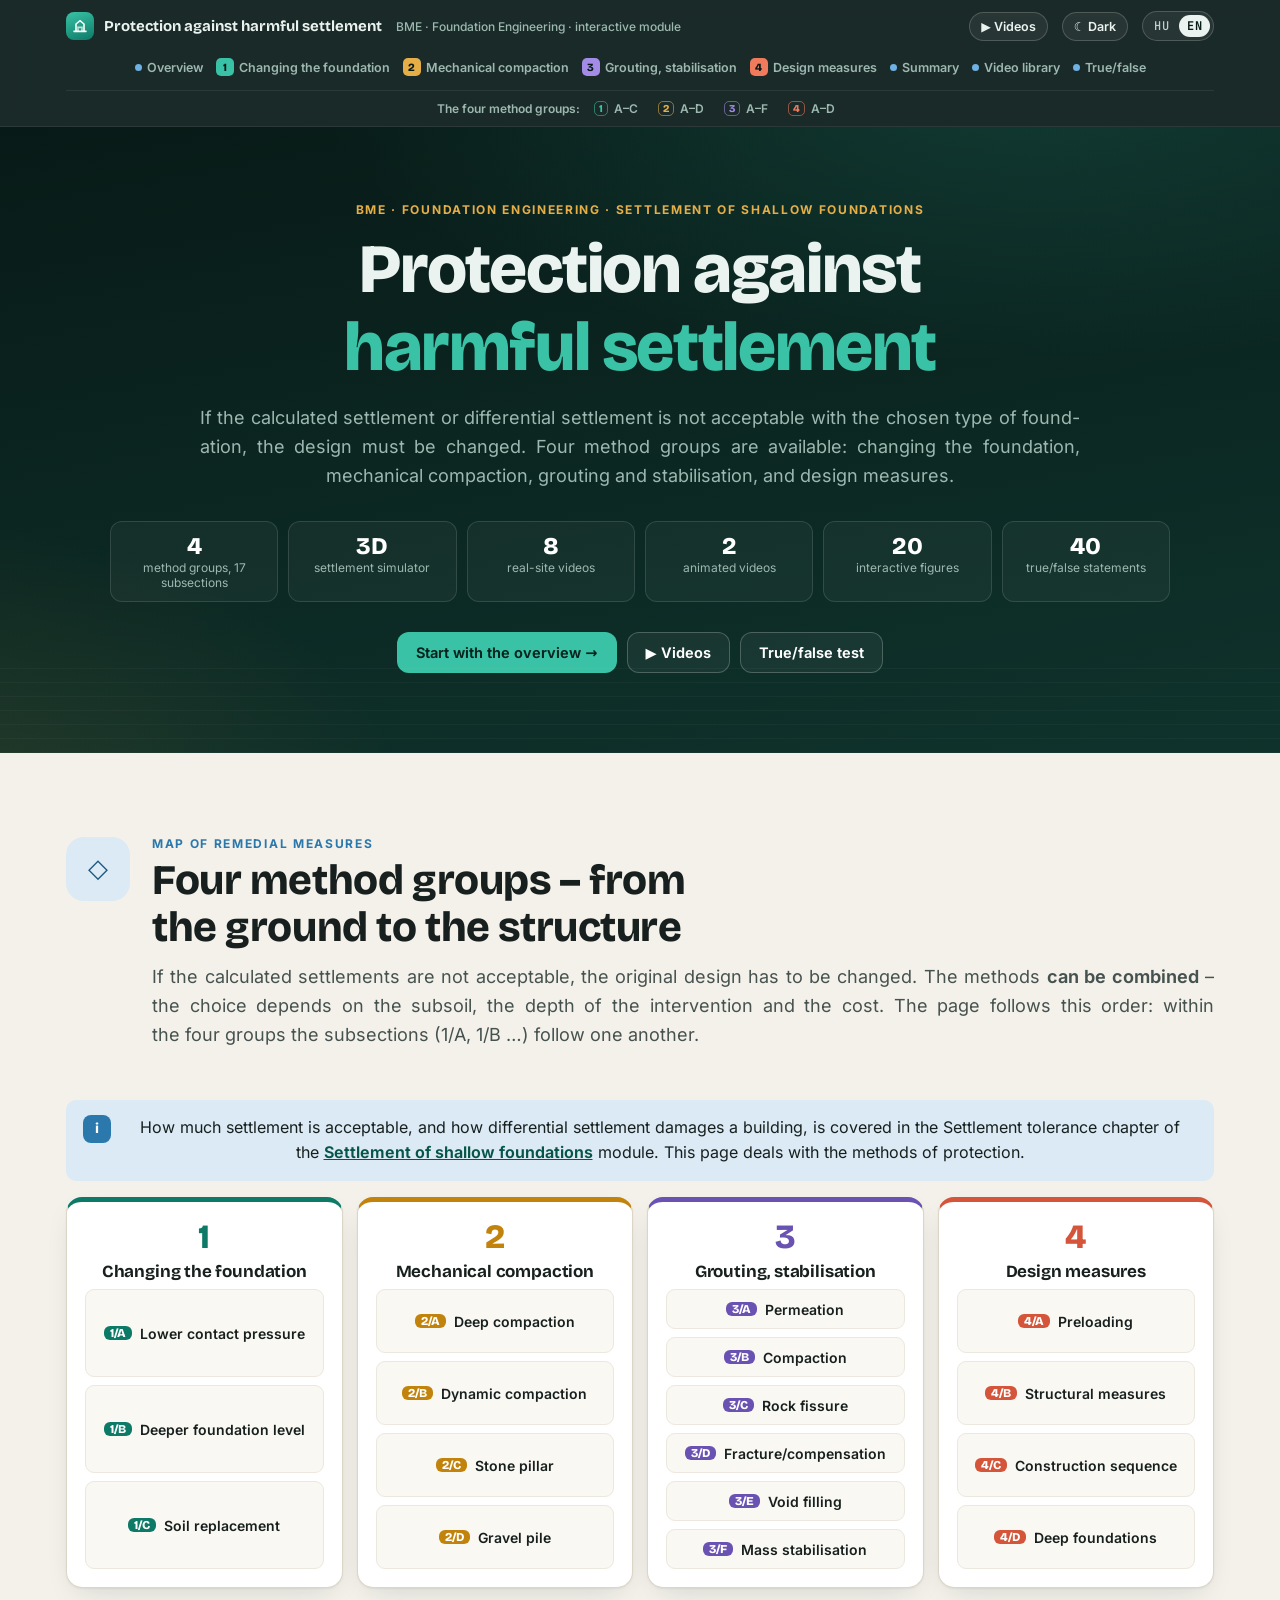
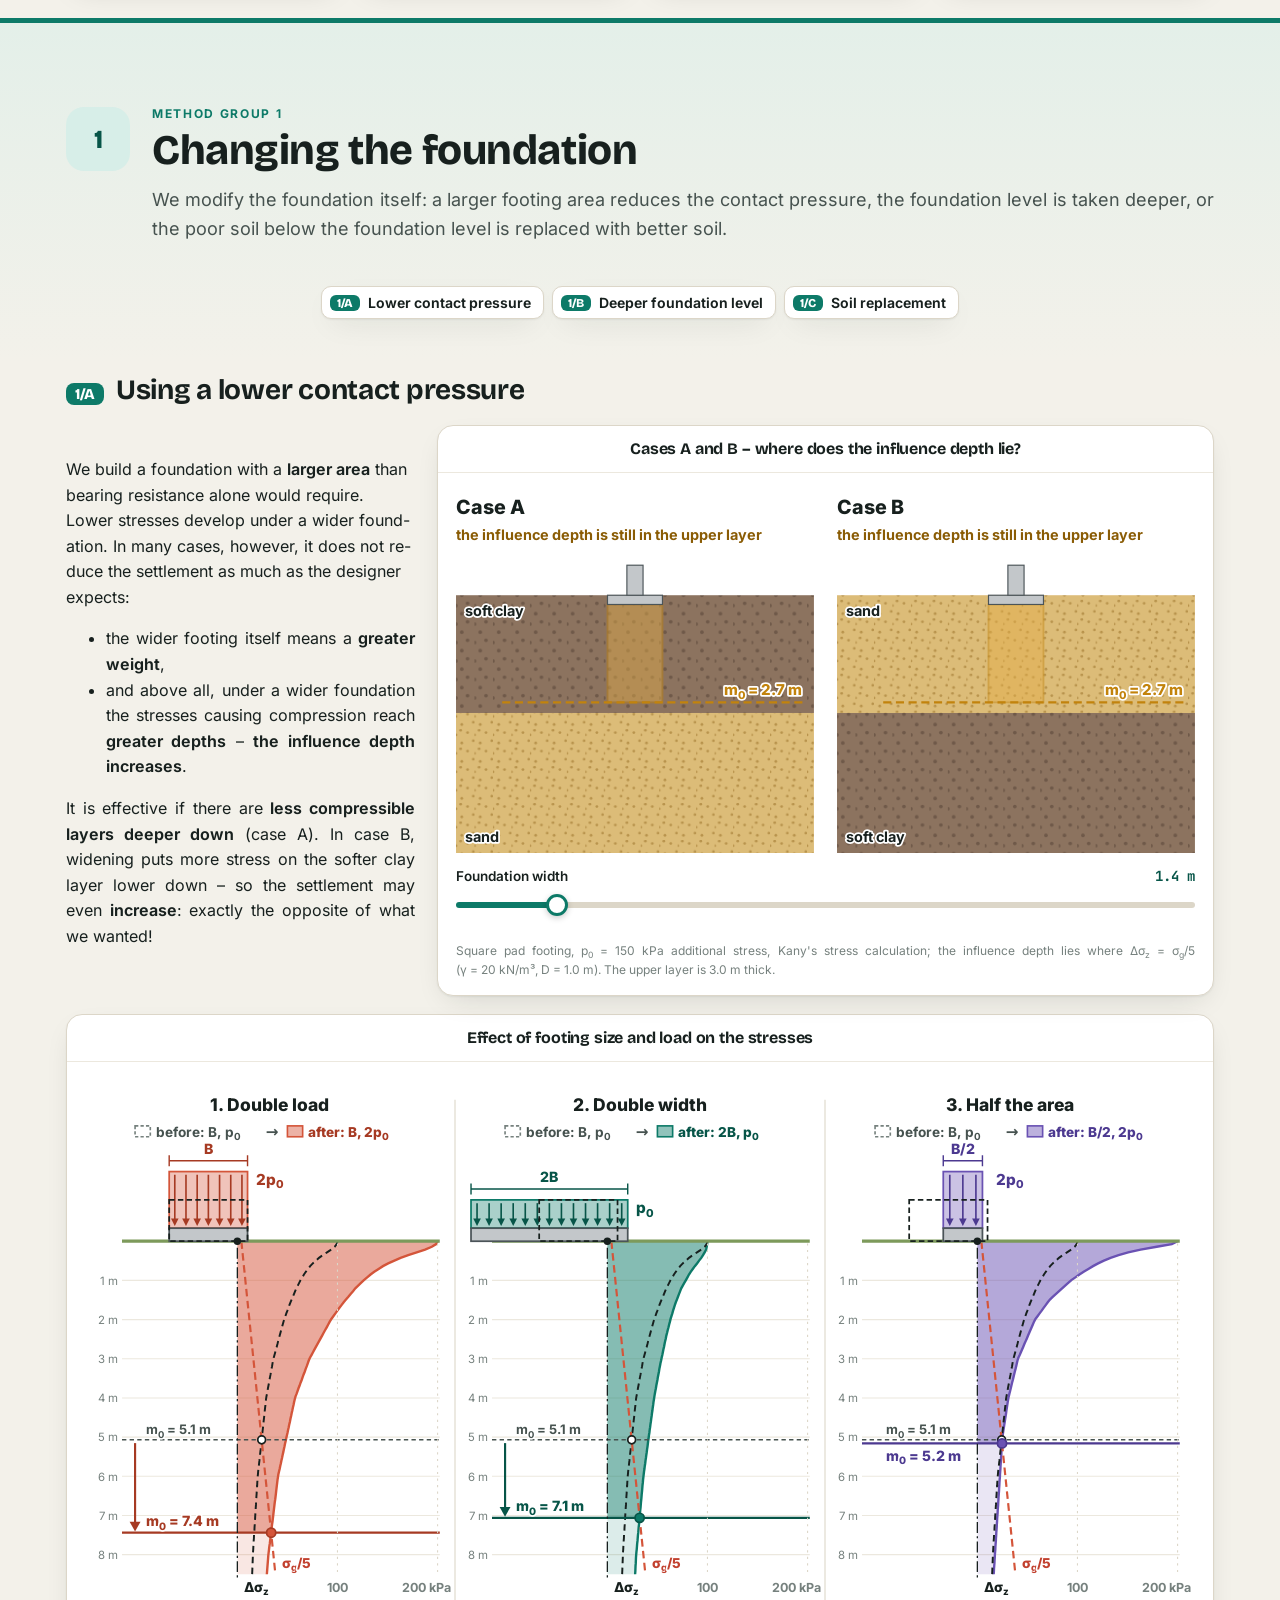
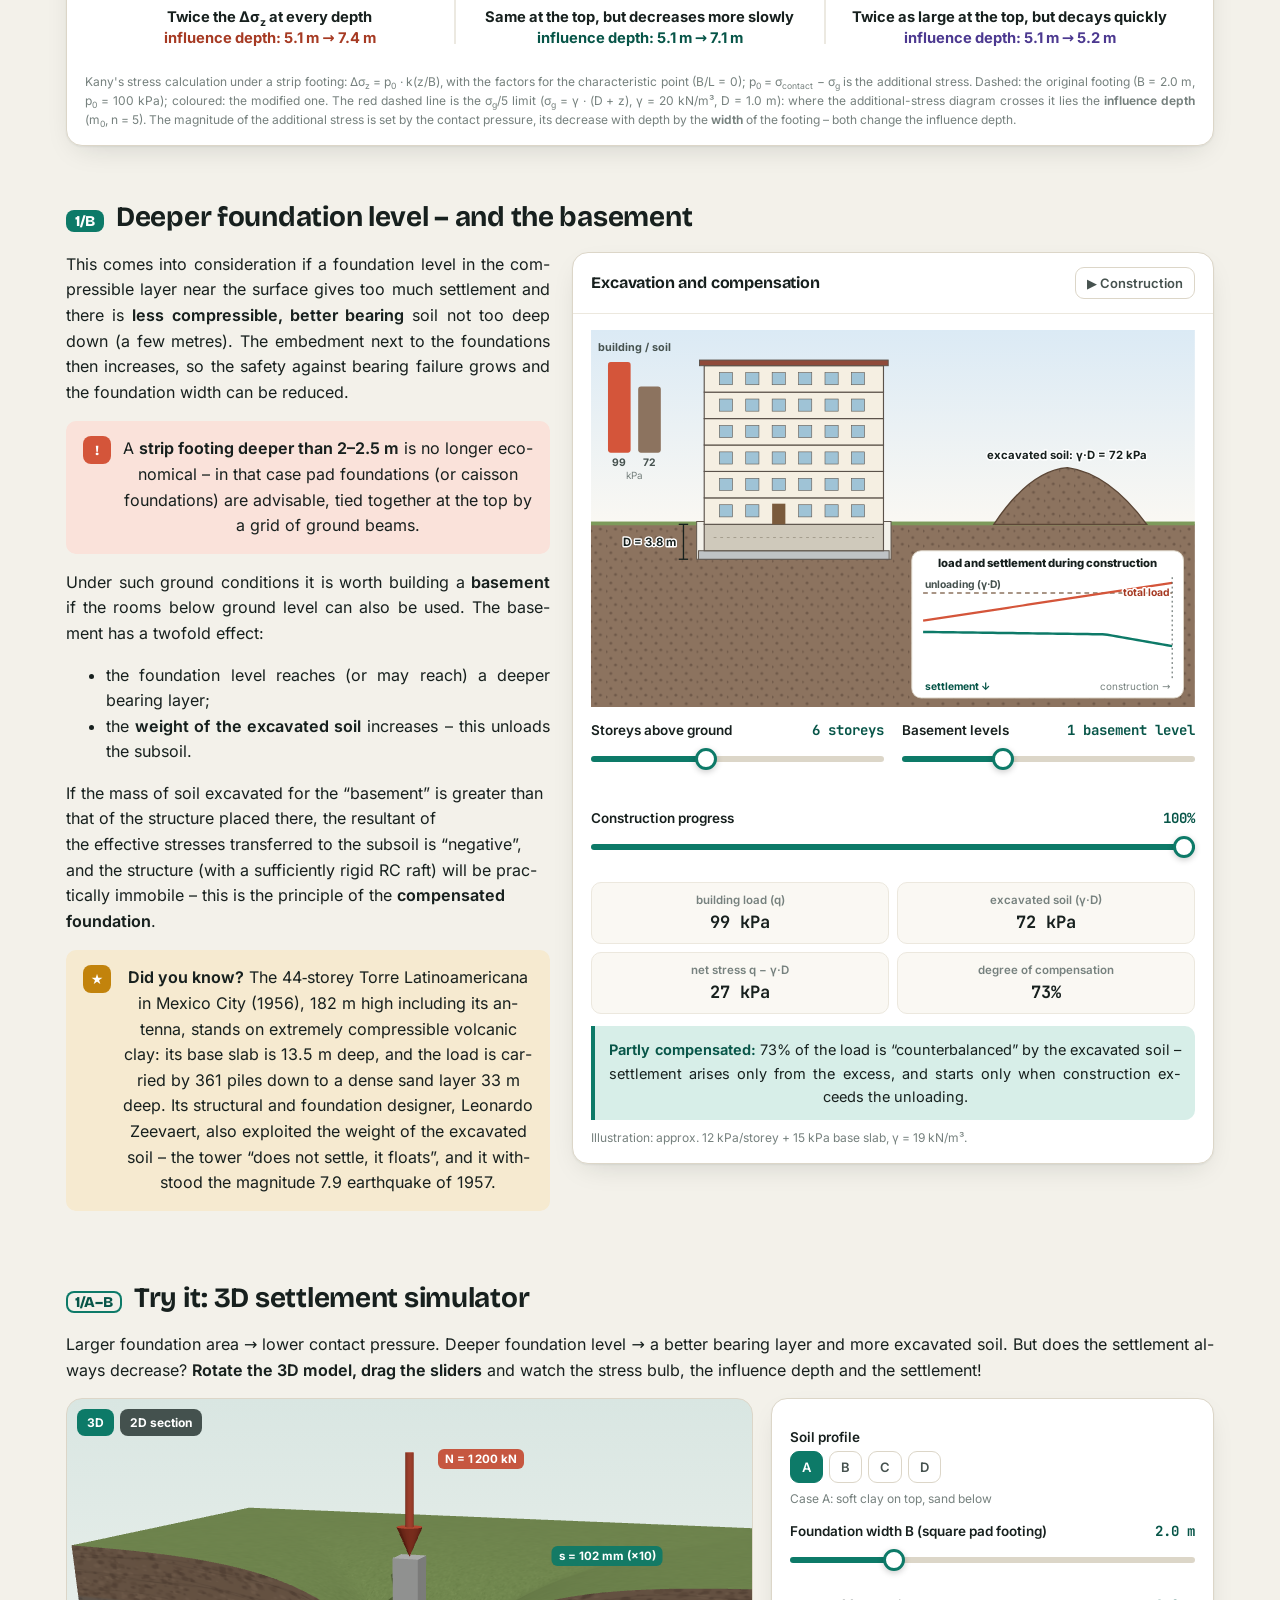
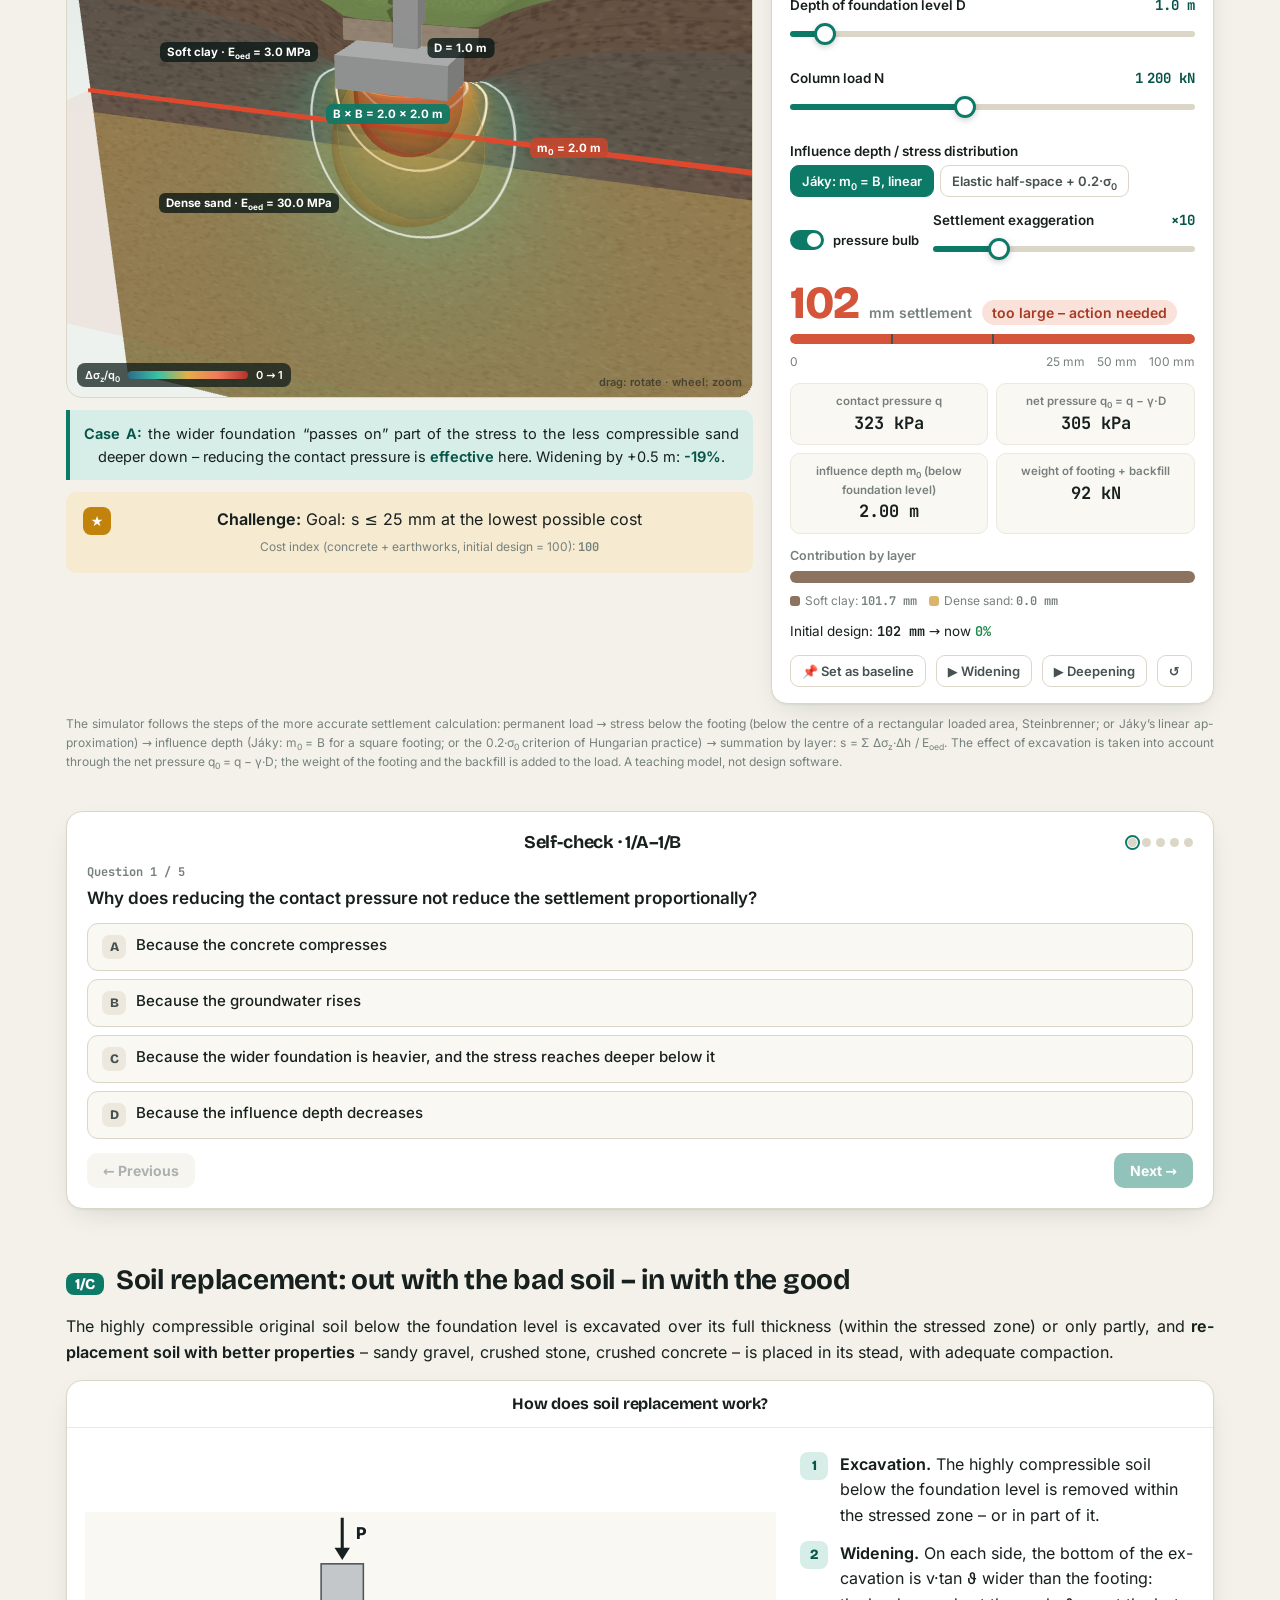
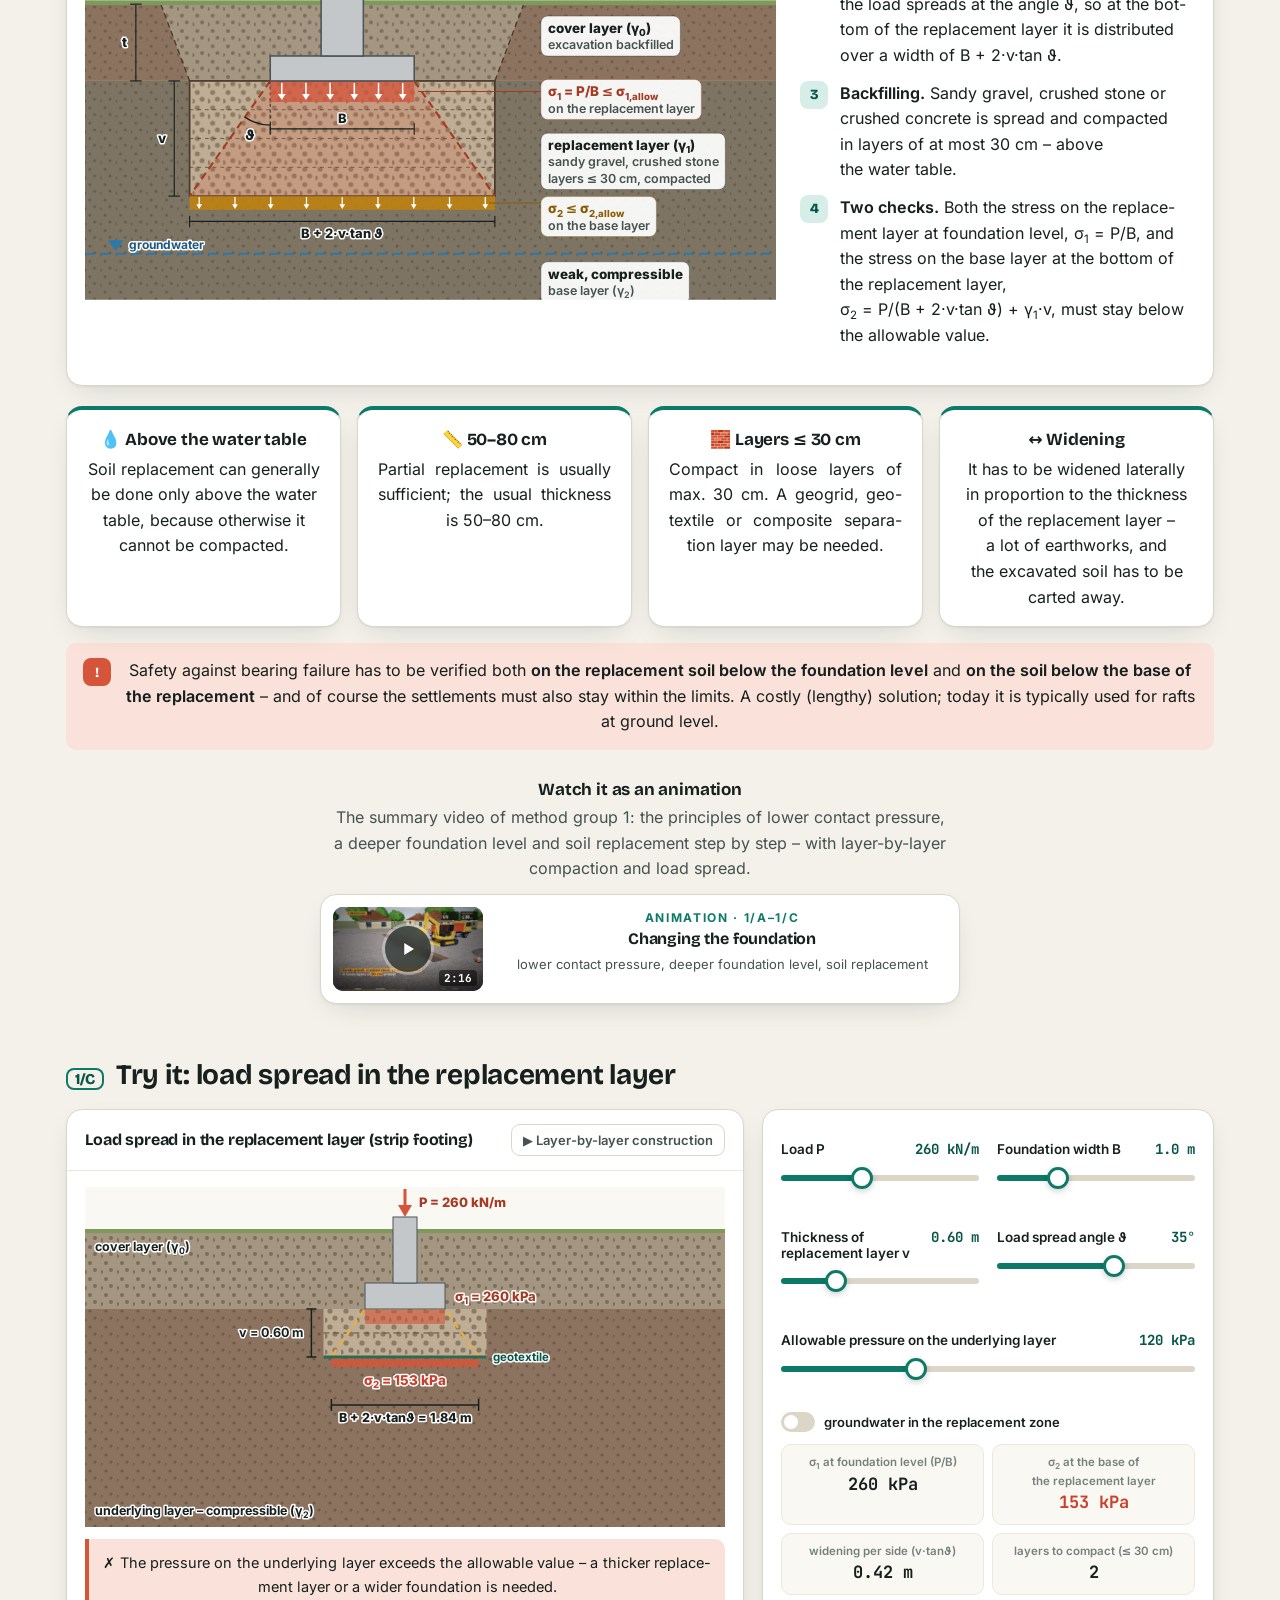
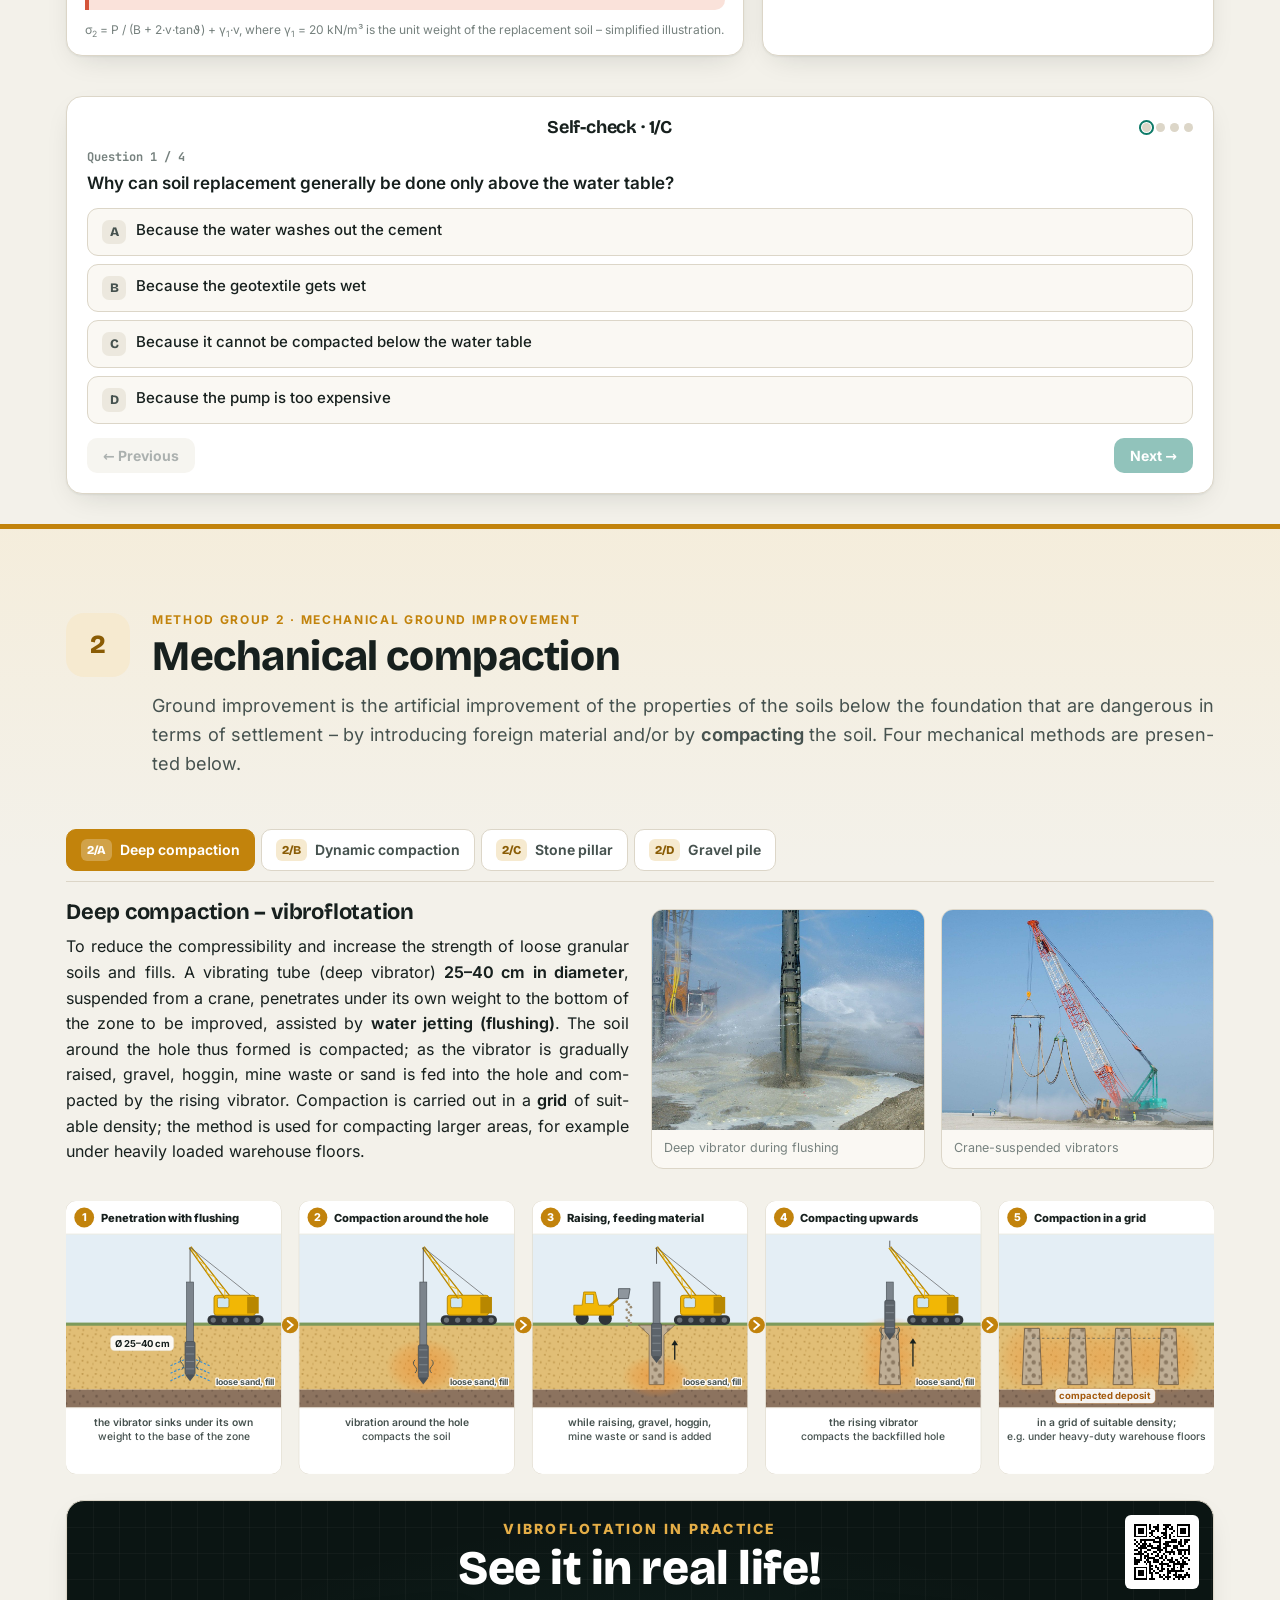
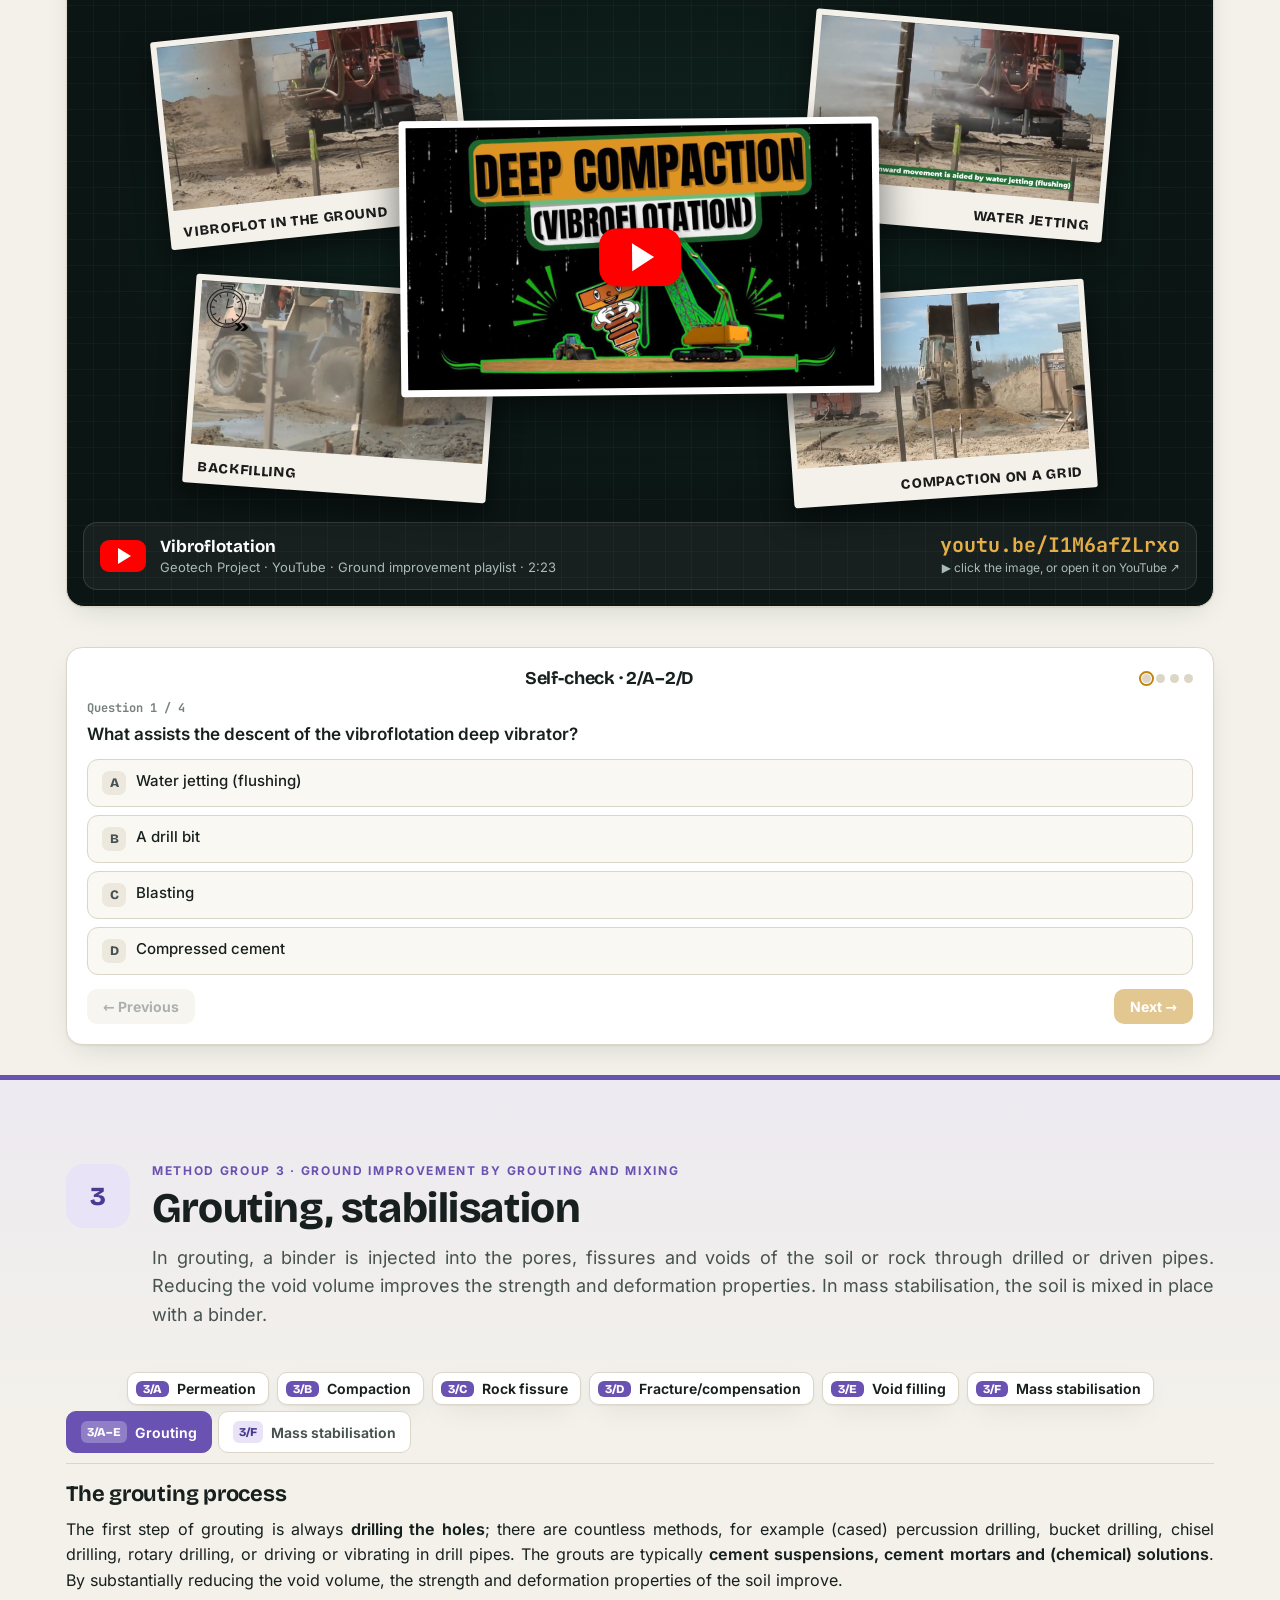
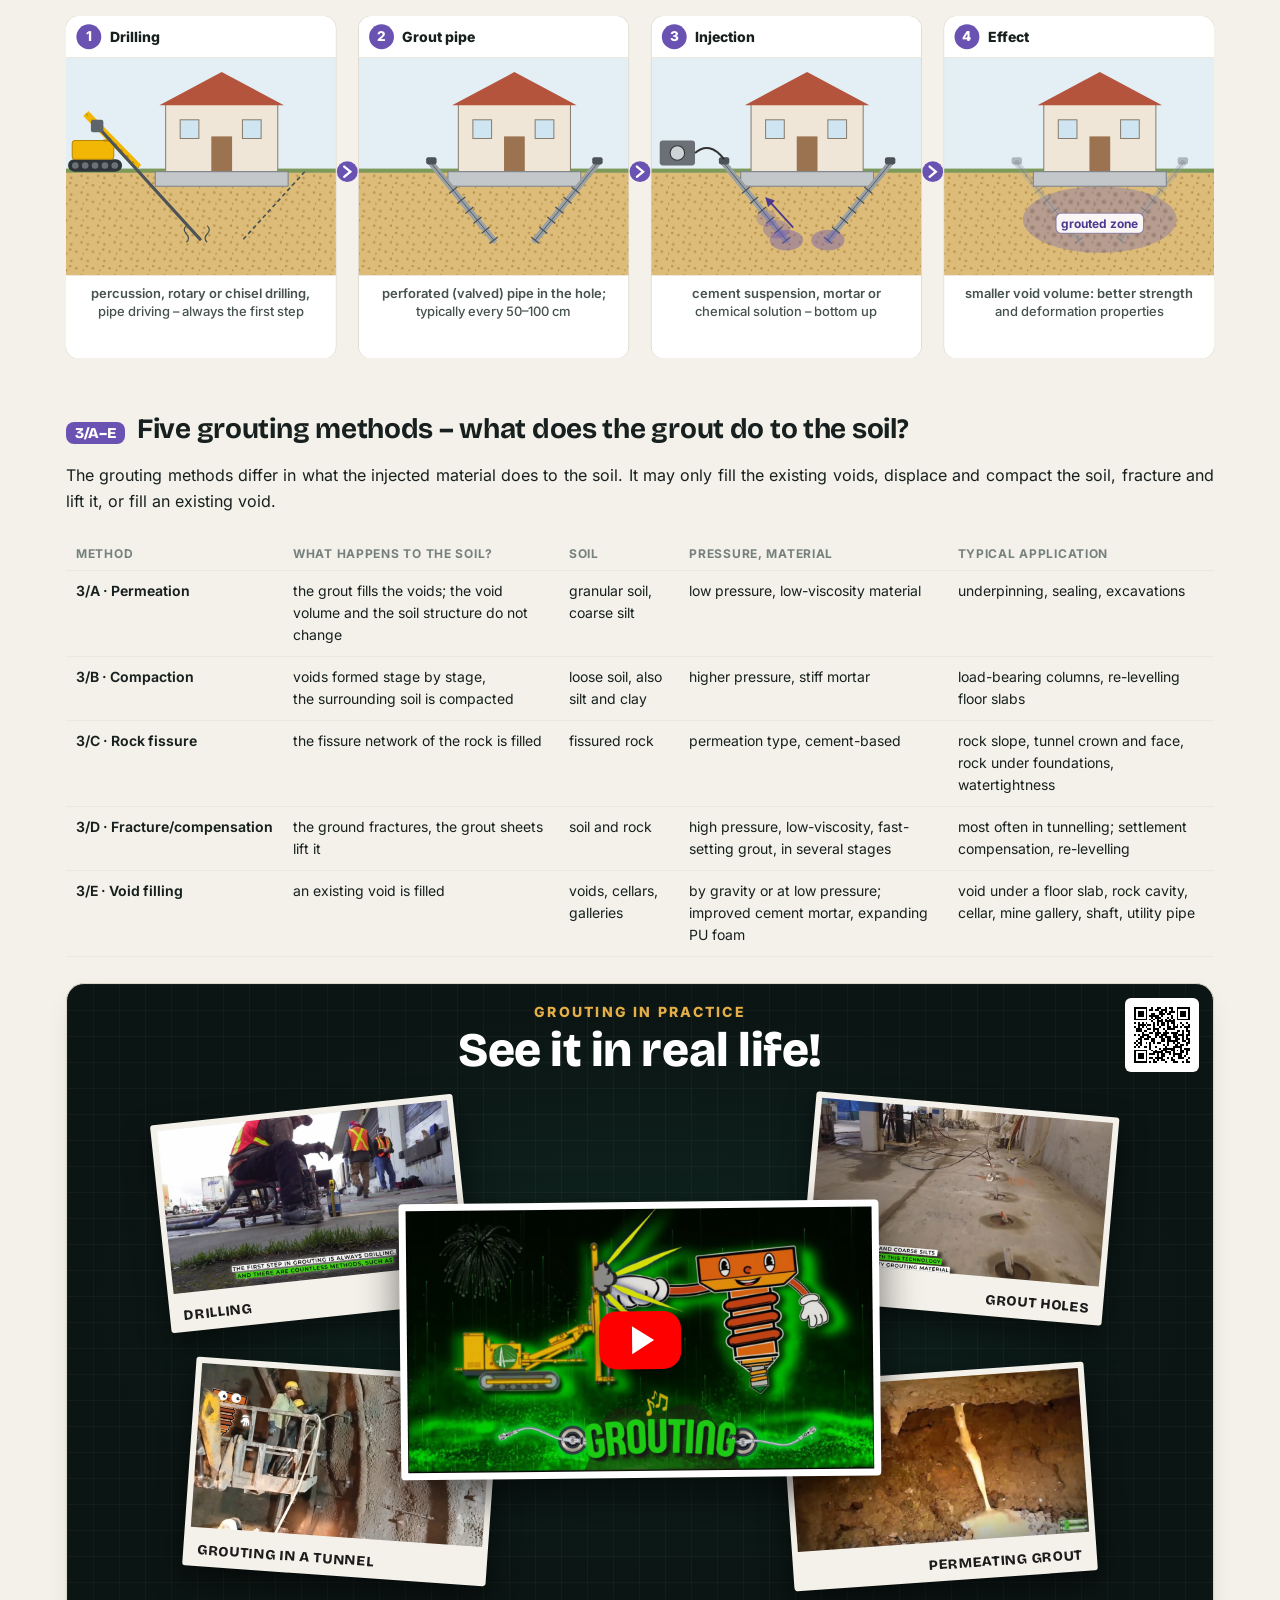
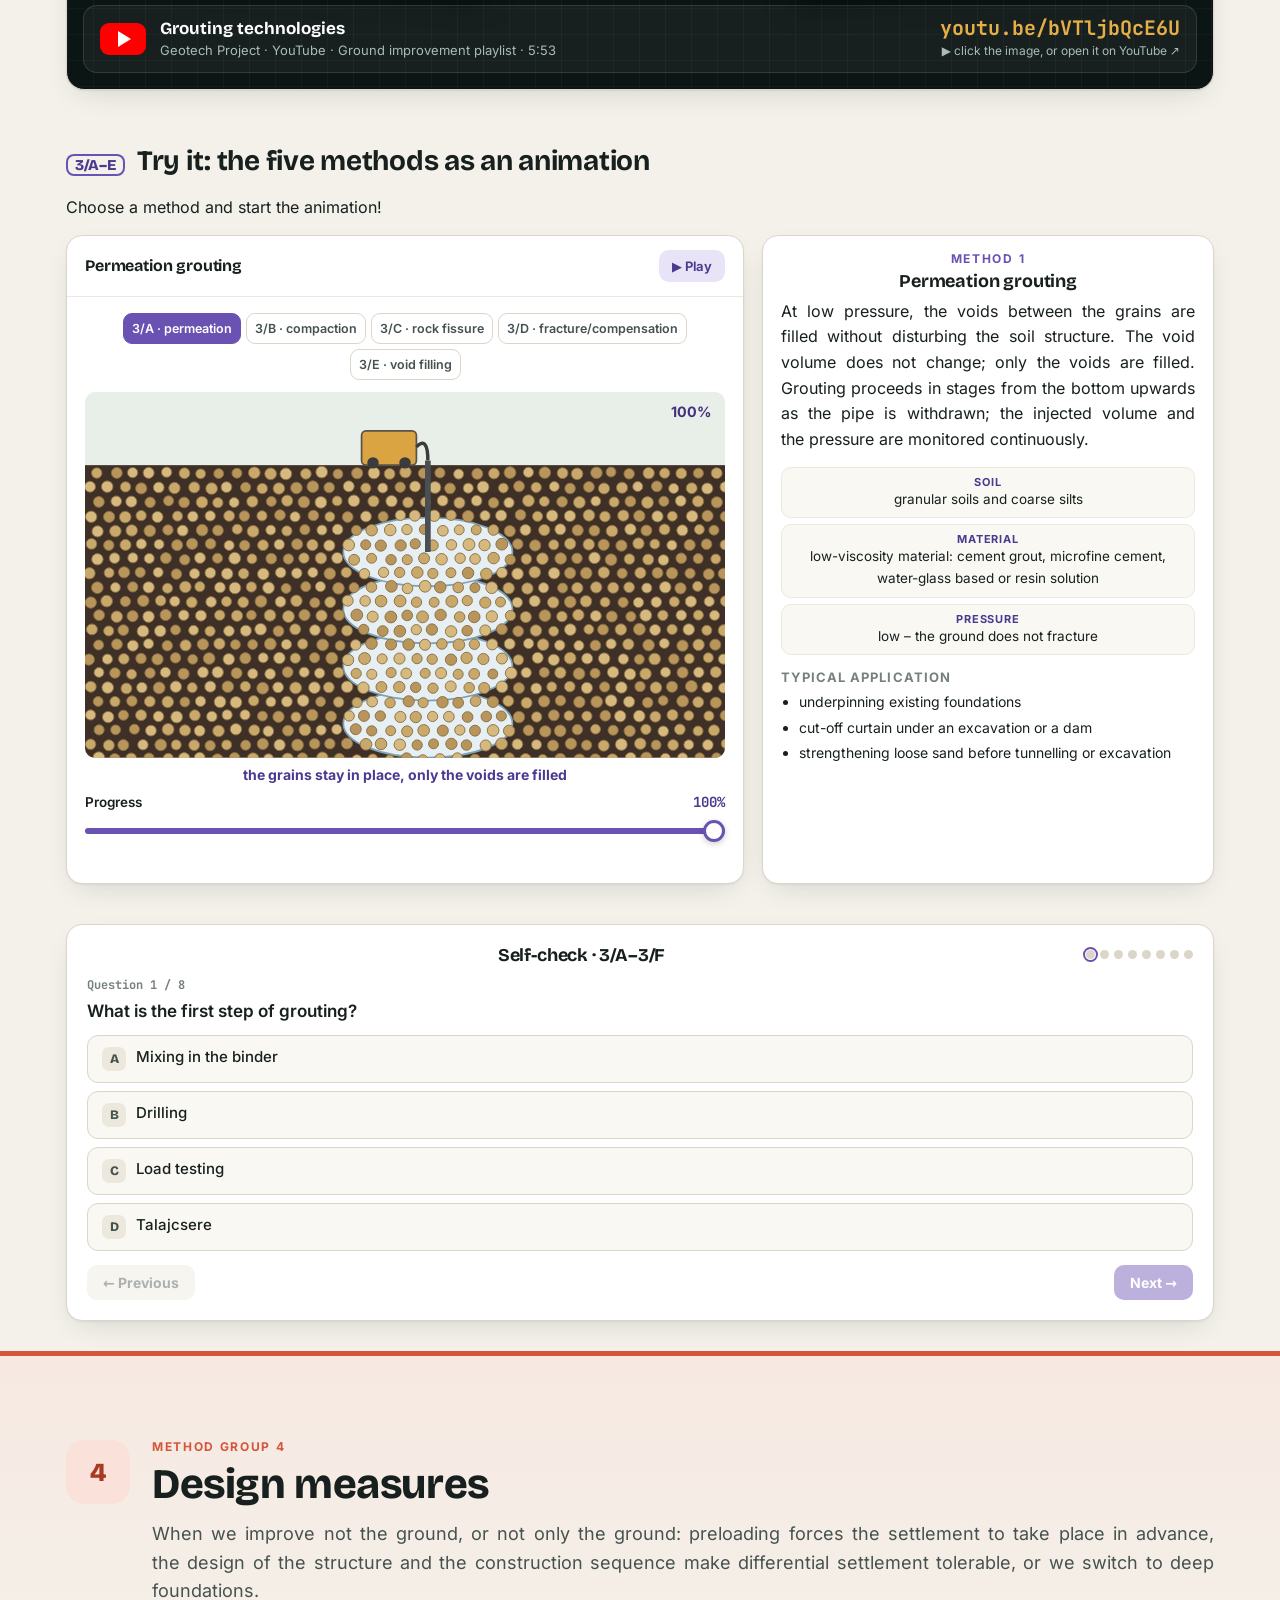
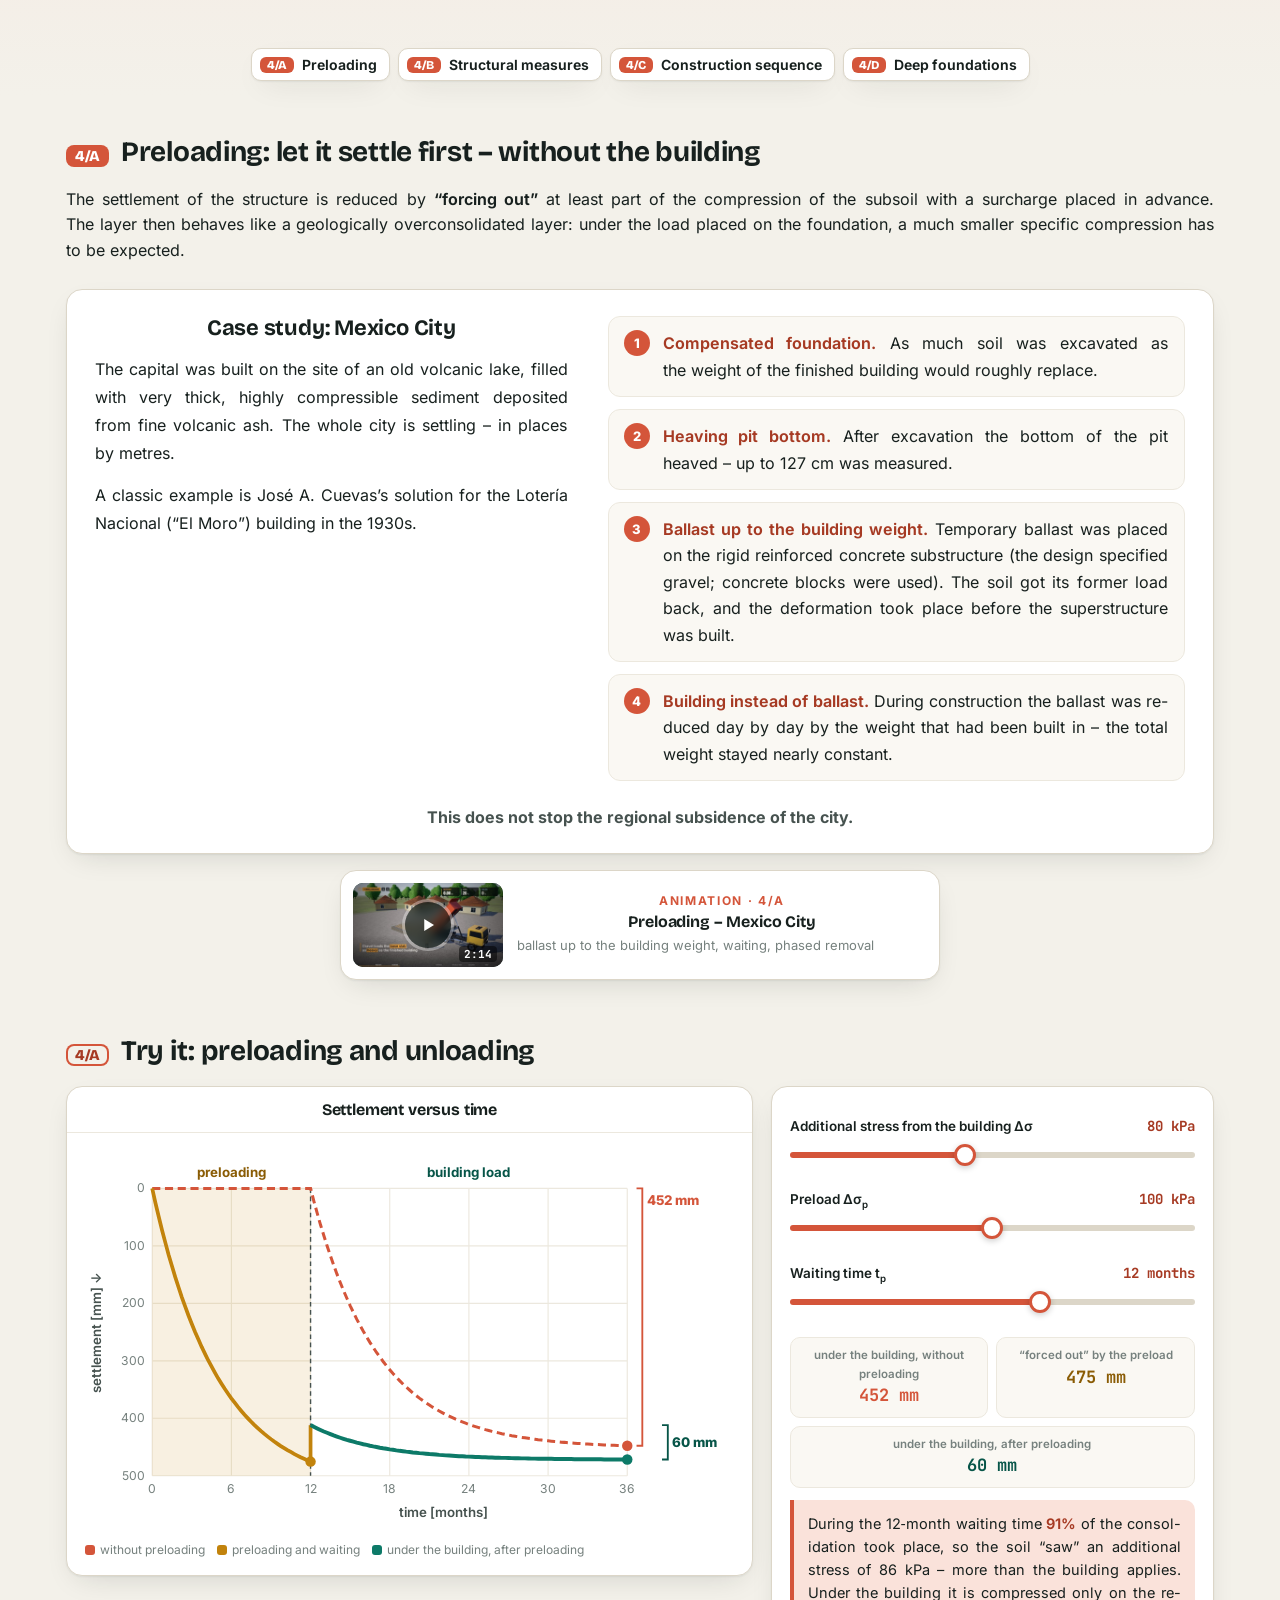
==== commit ae0fcd27: "Vercel Web Analytics: látogatottság-mérés bekapcsolva A Vercel Web Analytics mérőkódja minden oldalr" ====
--- a/en.html
+++ b/en.html
@@ -768,6 +768,7 @@
   window.__boxTitles=run;
 })();
 </script>
+<script>window.va=window.va||function(){(window.vaq=window.vaq||[]).push(arguments);};</script><script defer src="/_vercel/insights/script.js"></script>
 </head>
 <body>
 
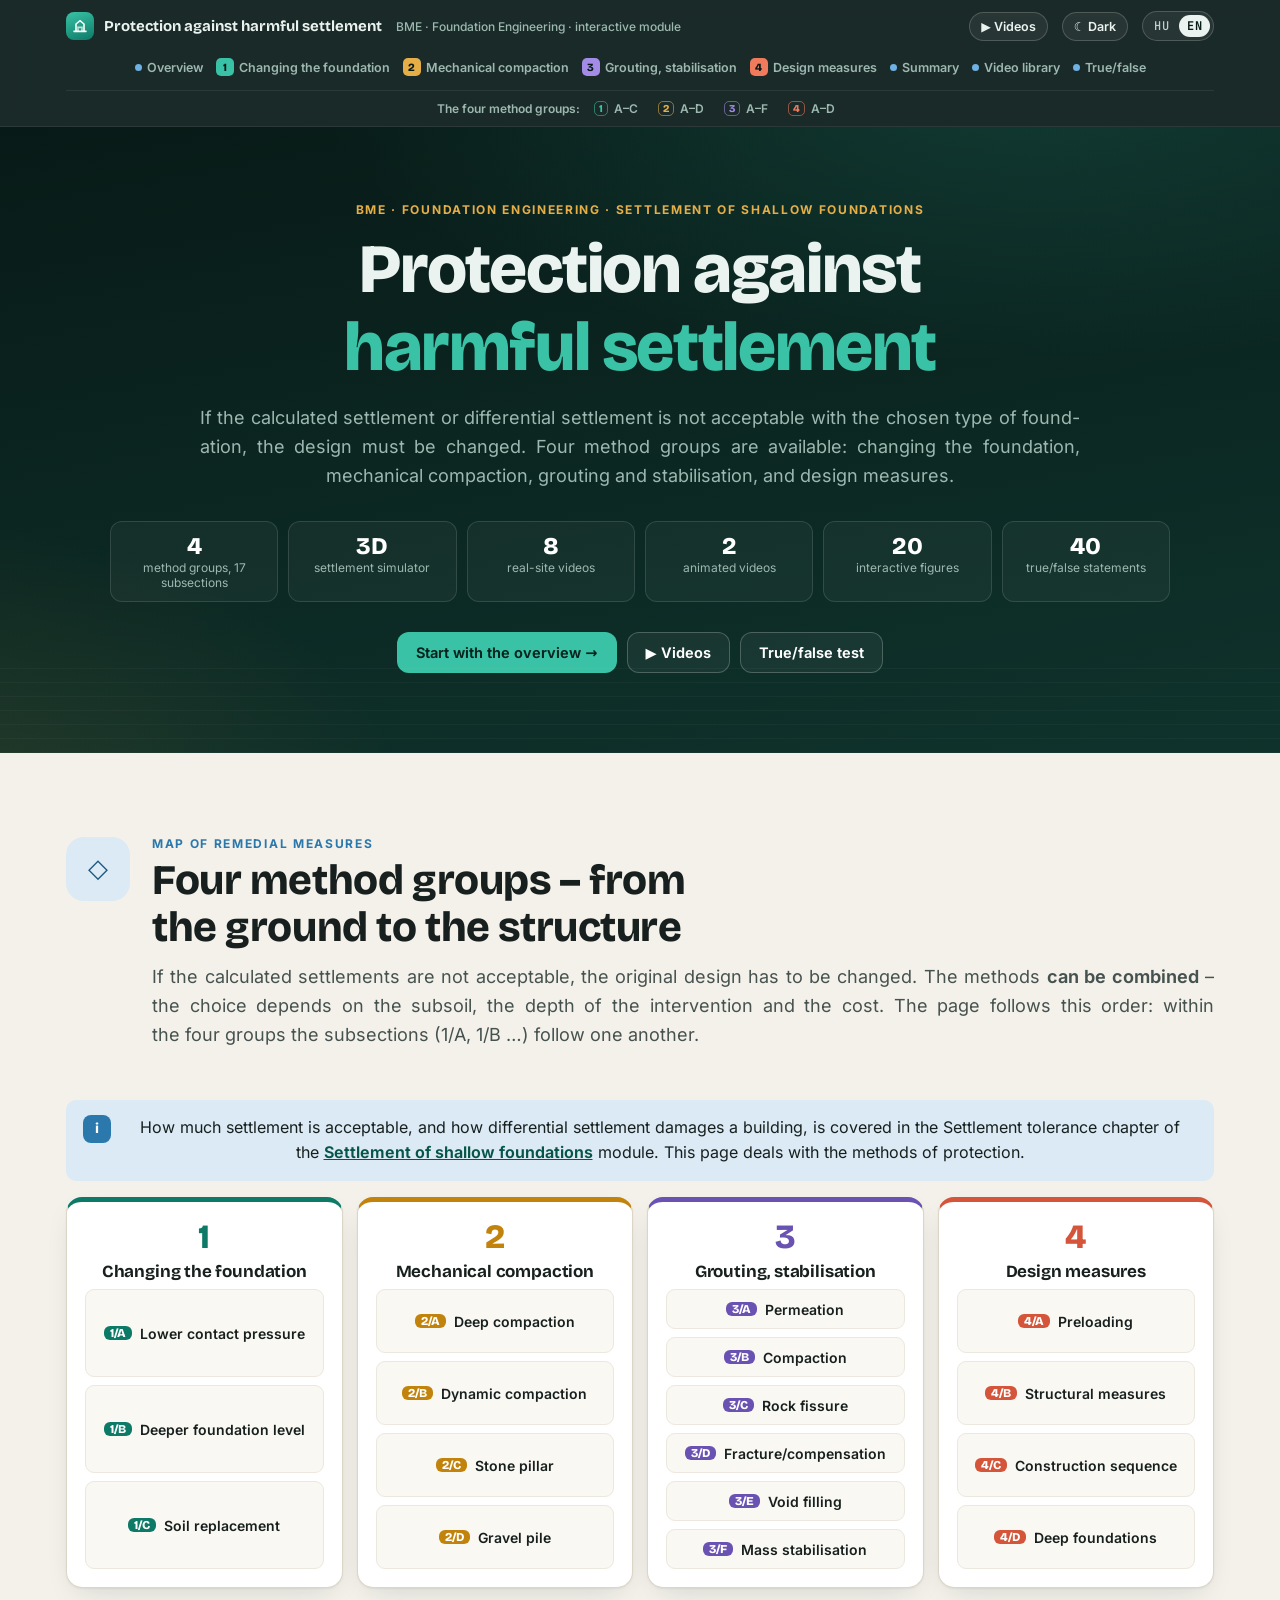
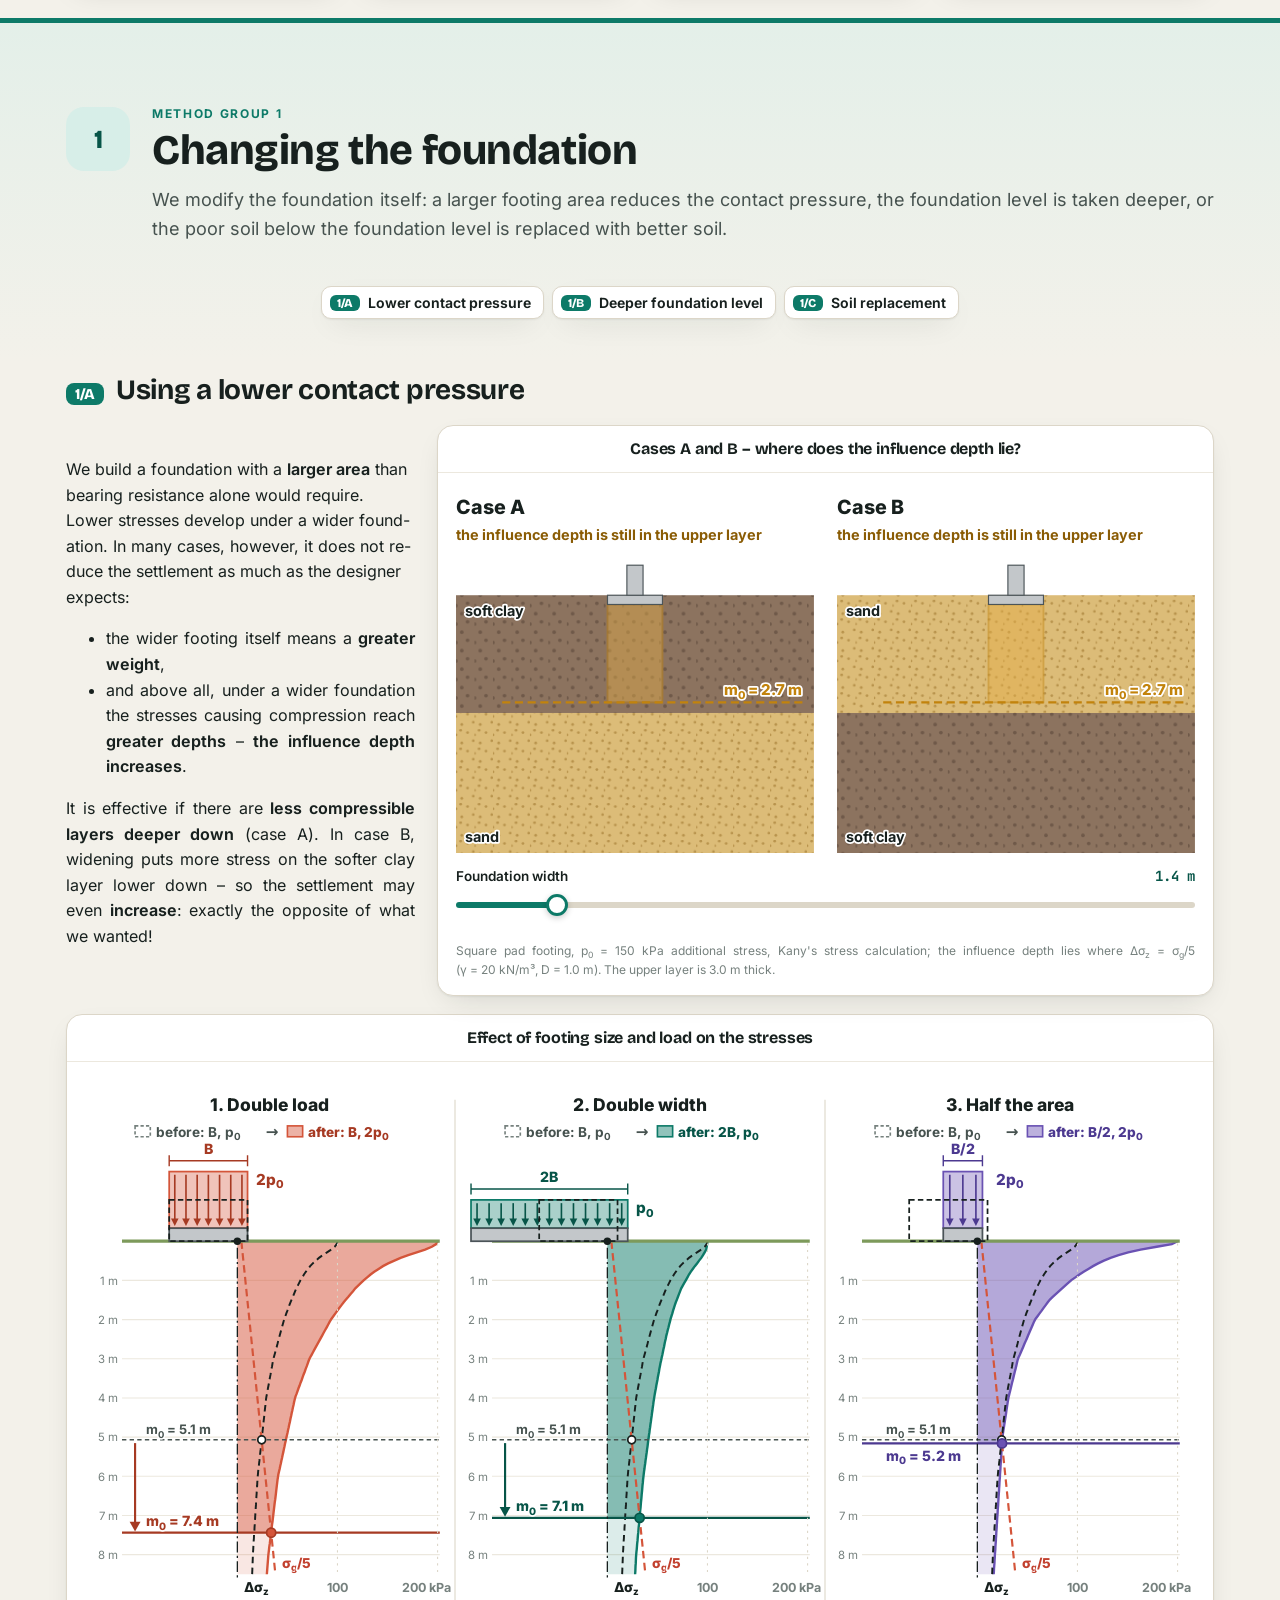
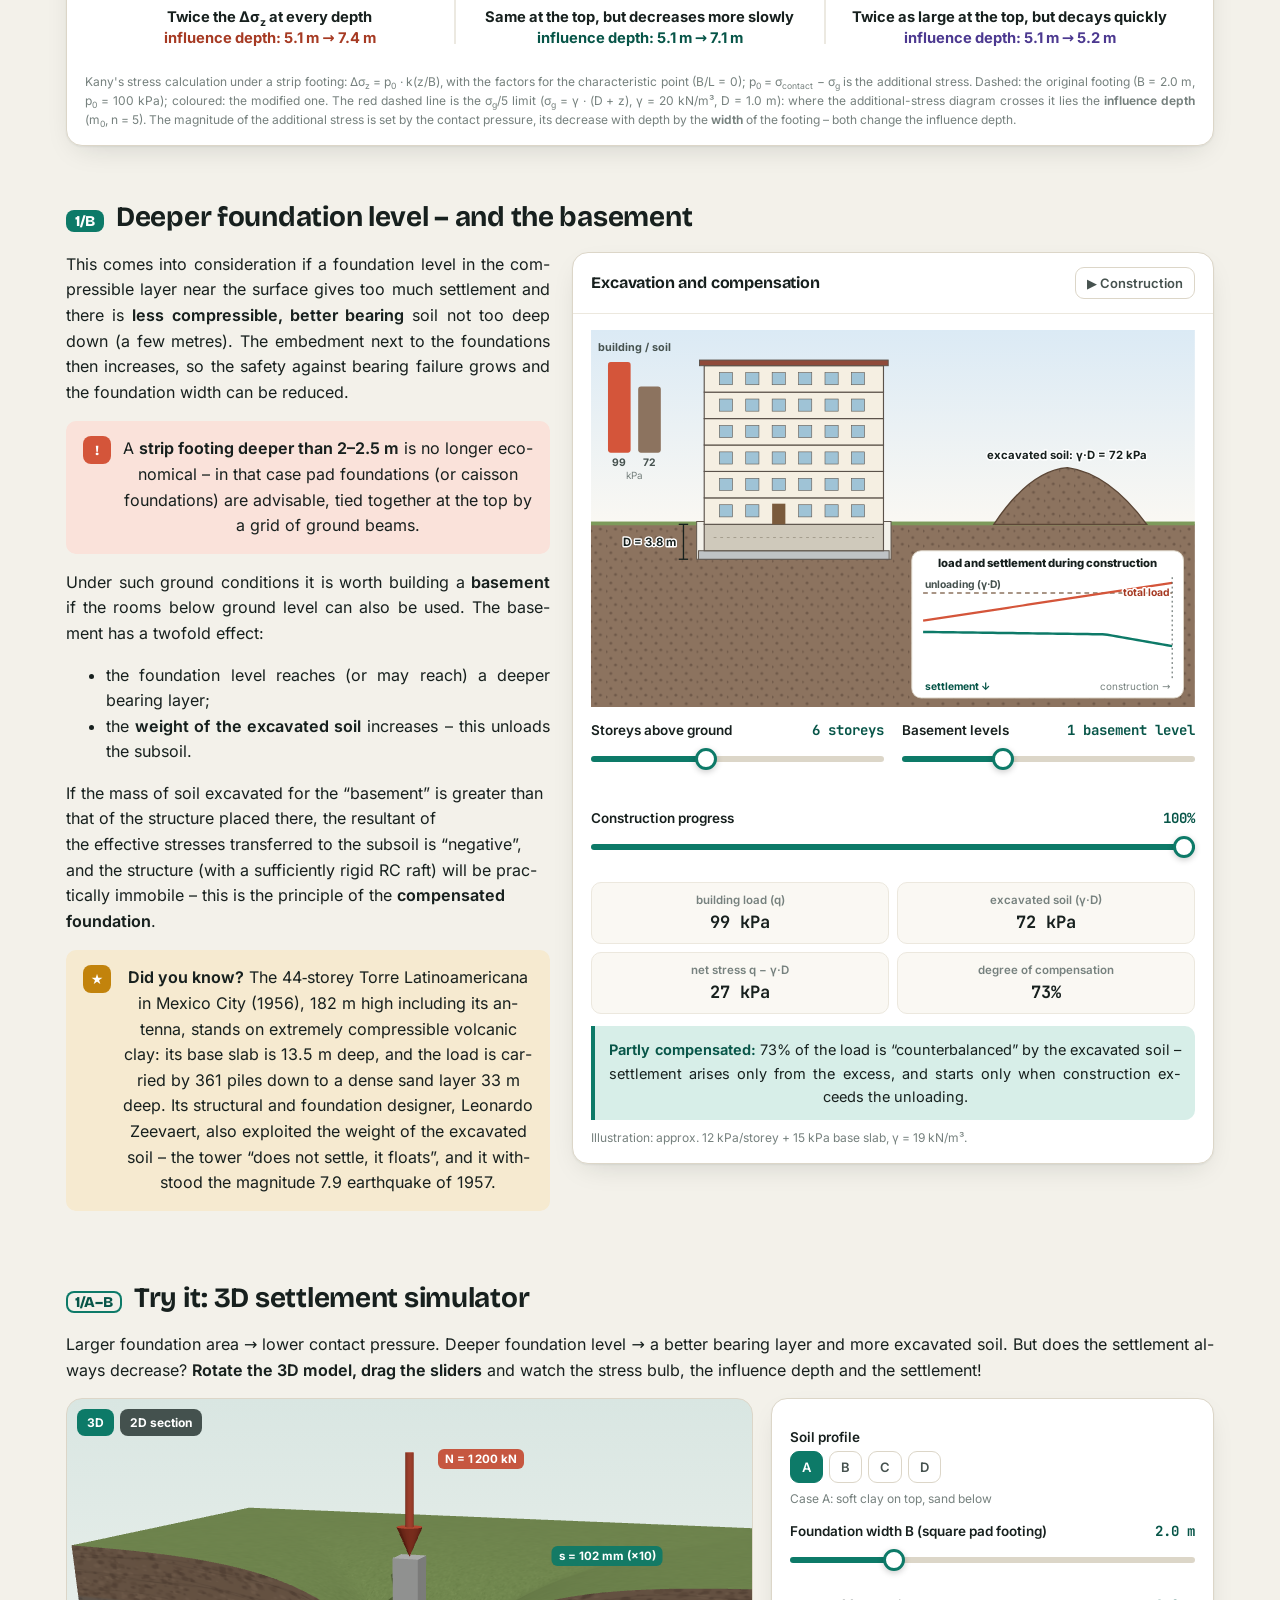
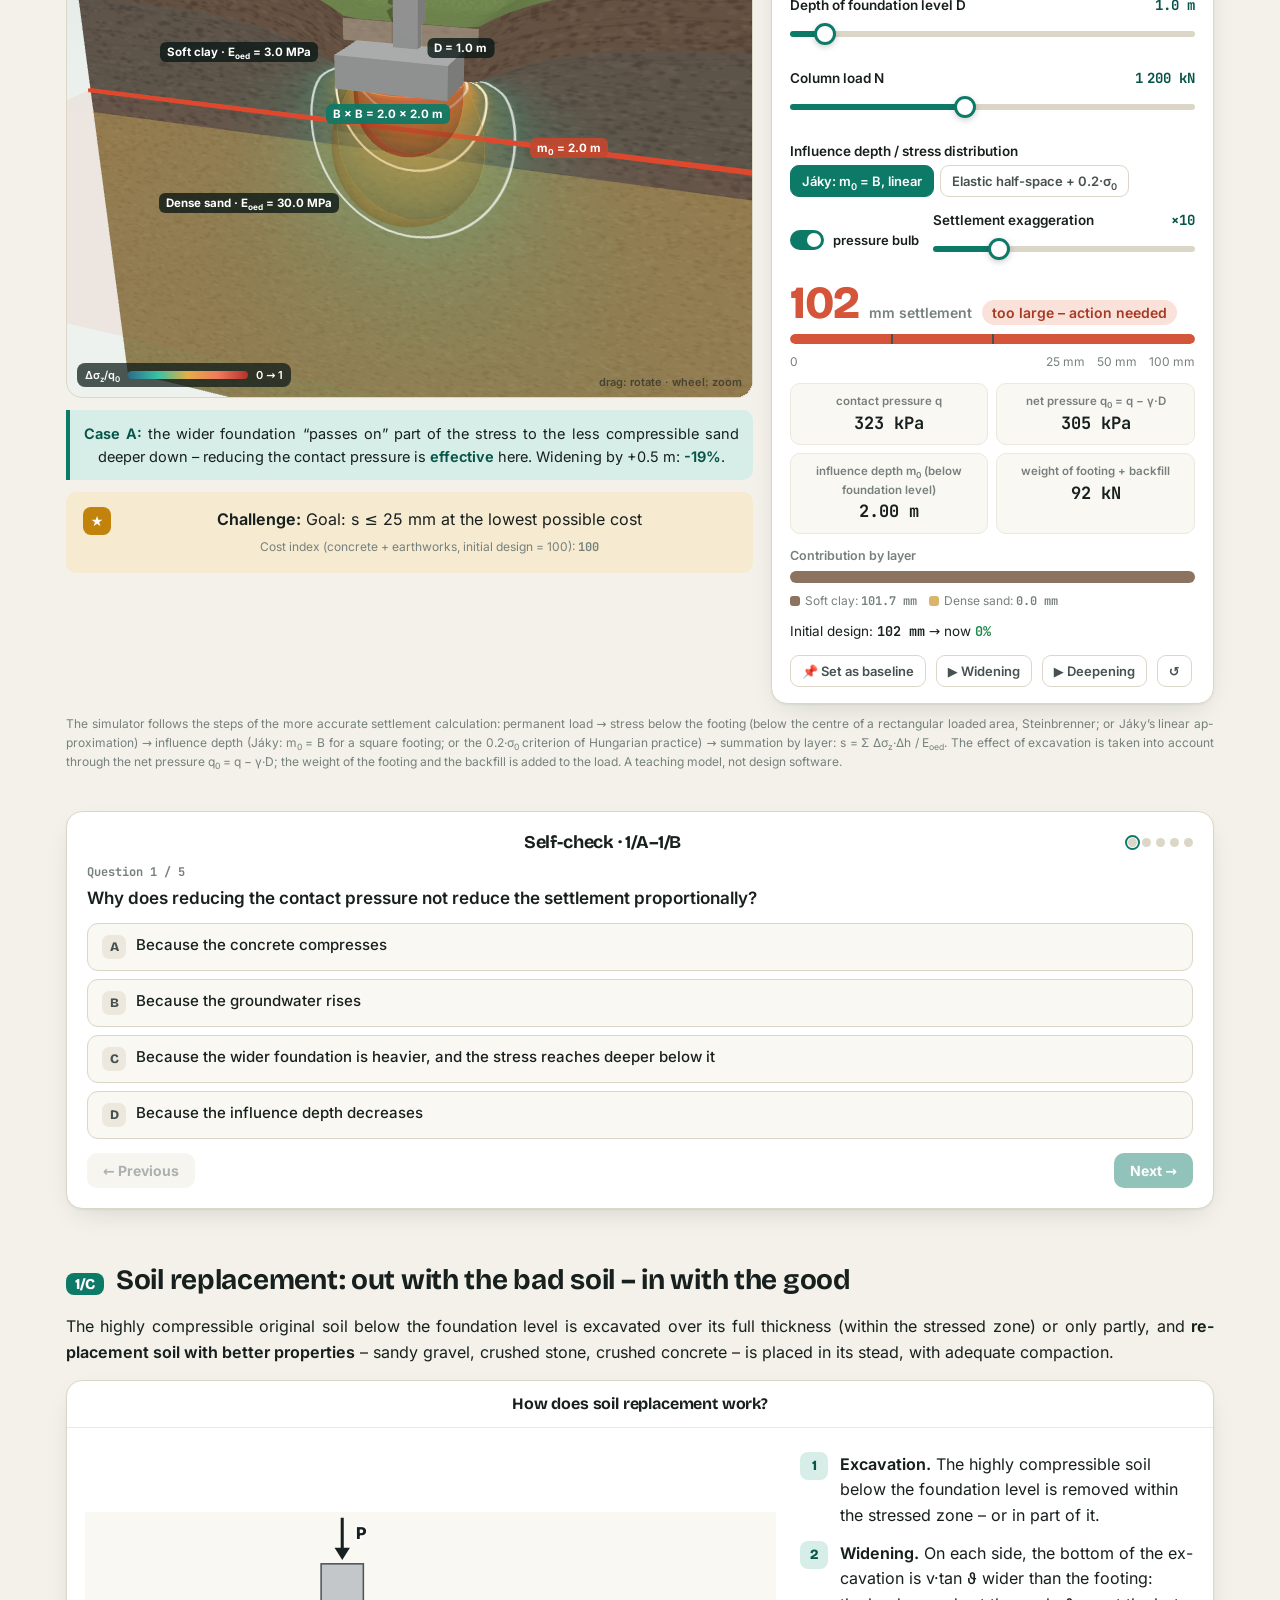
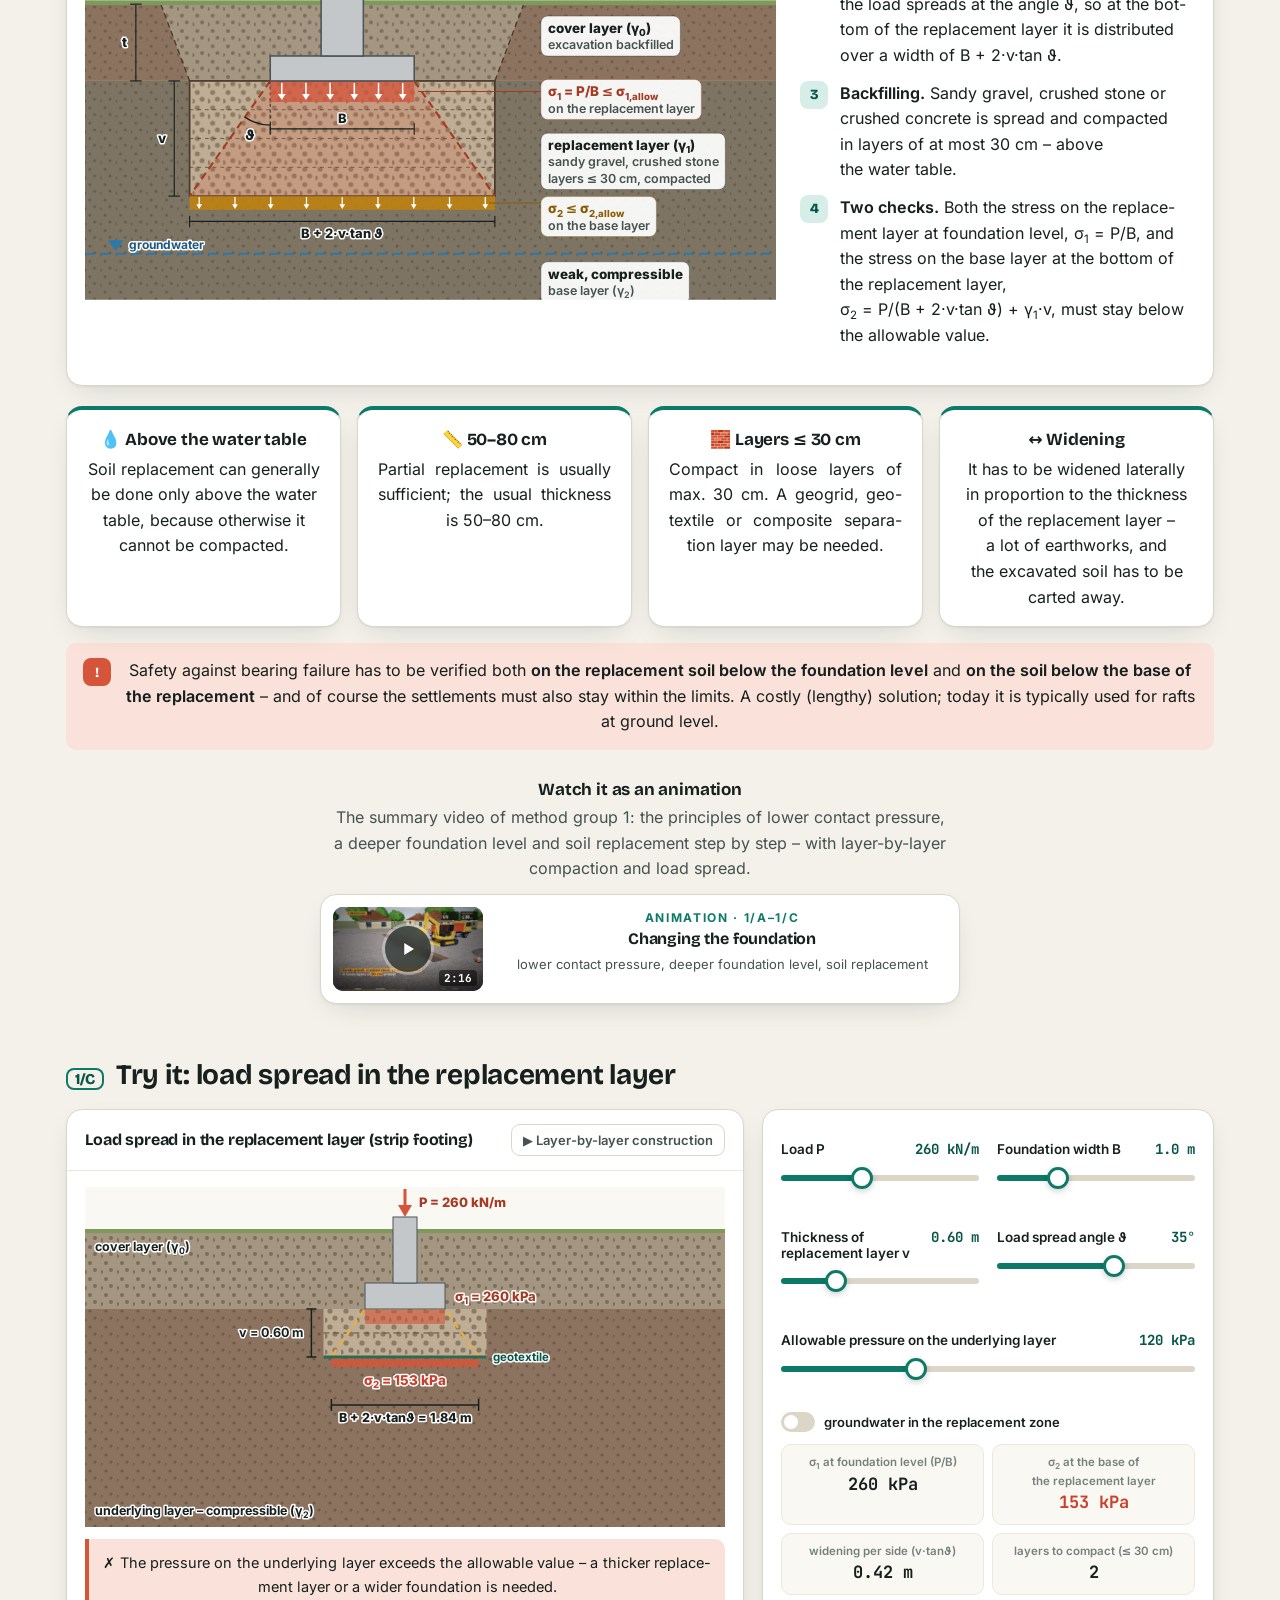
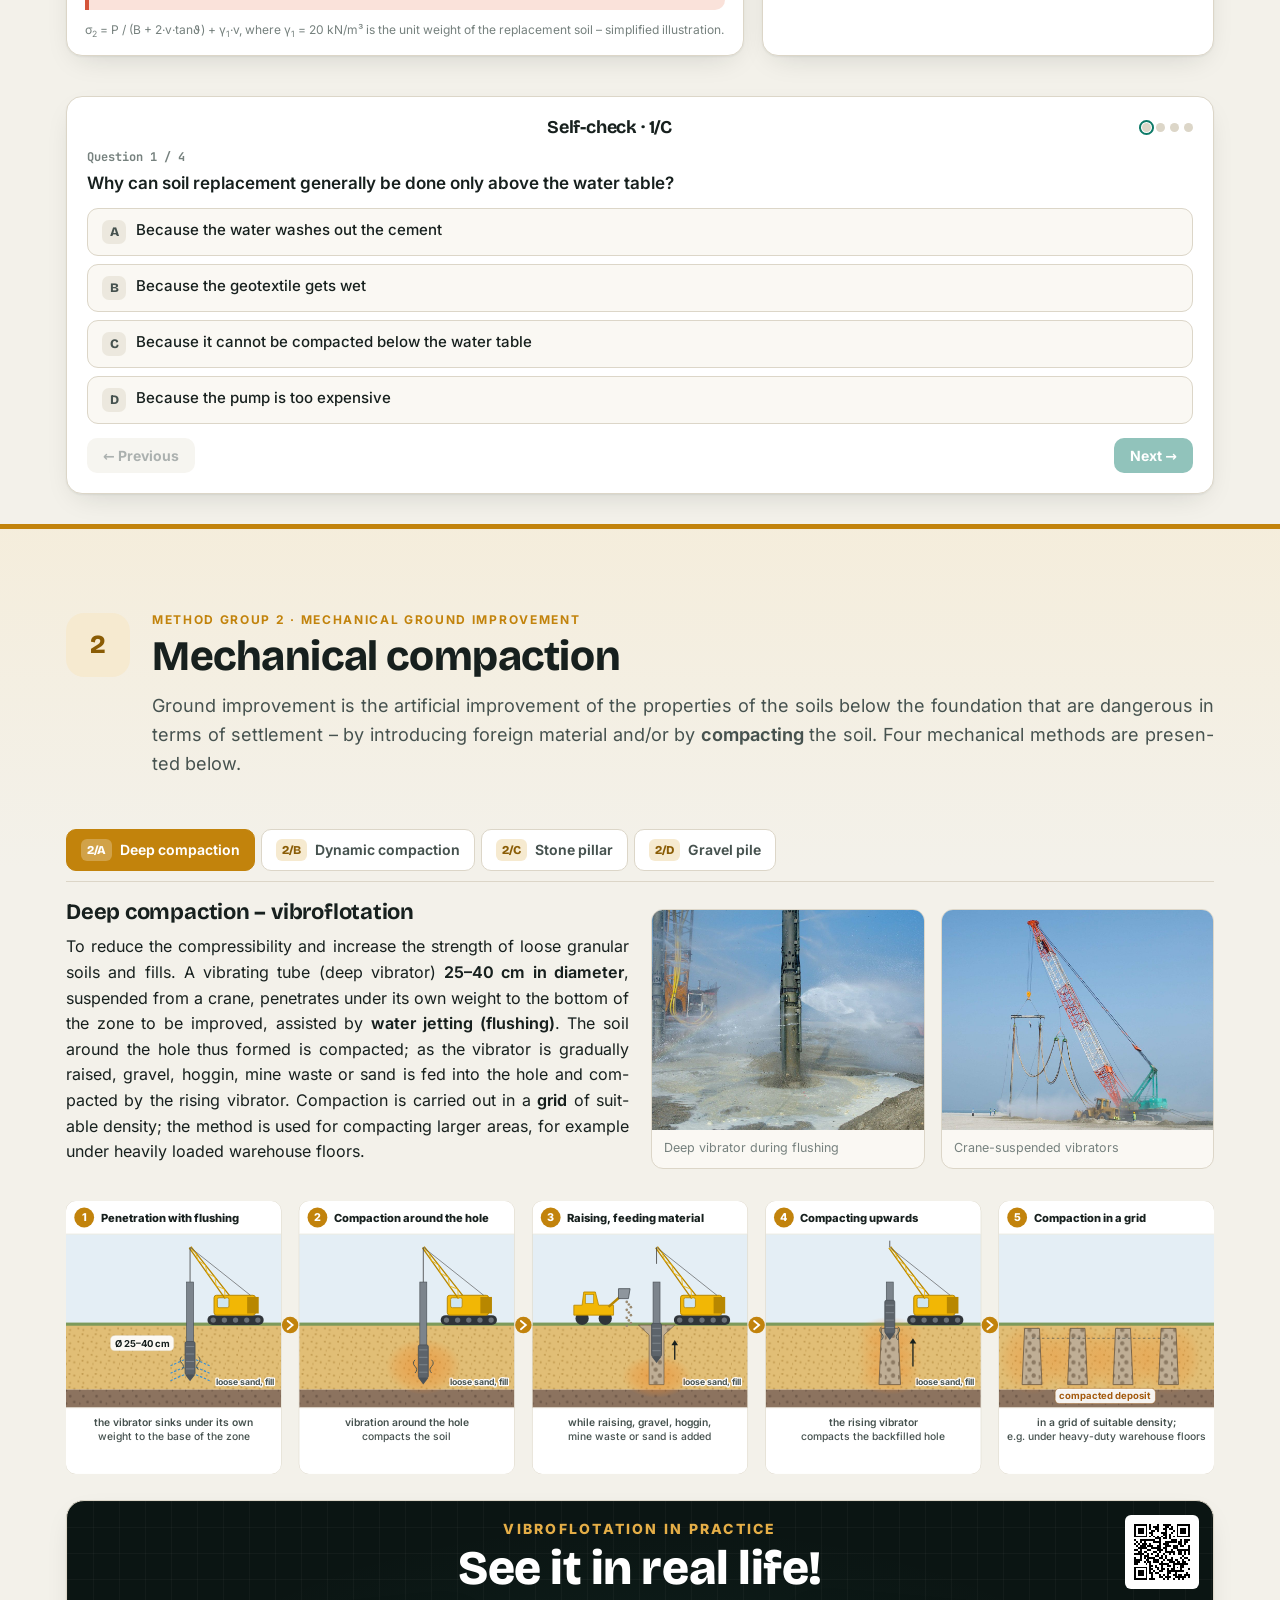
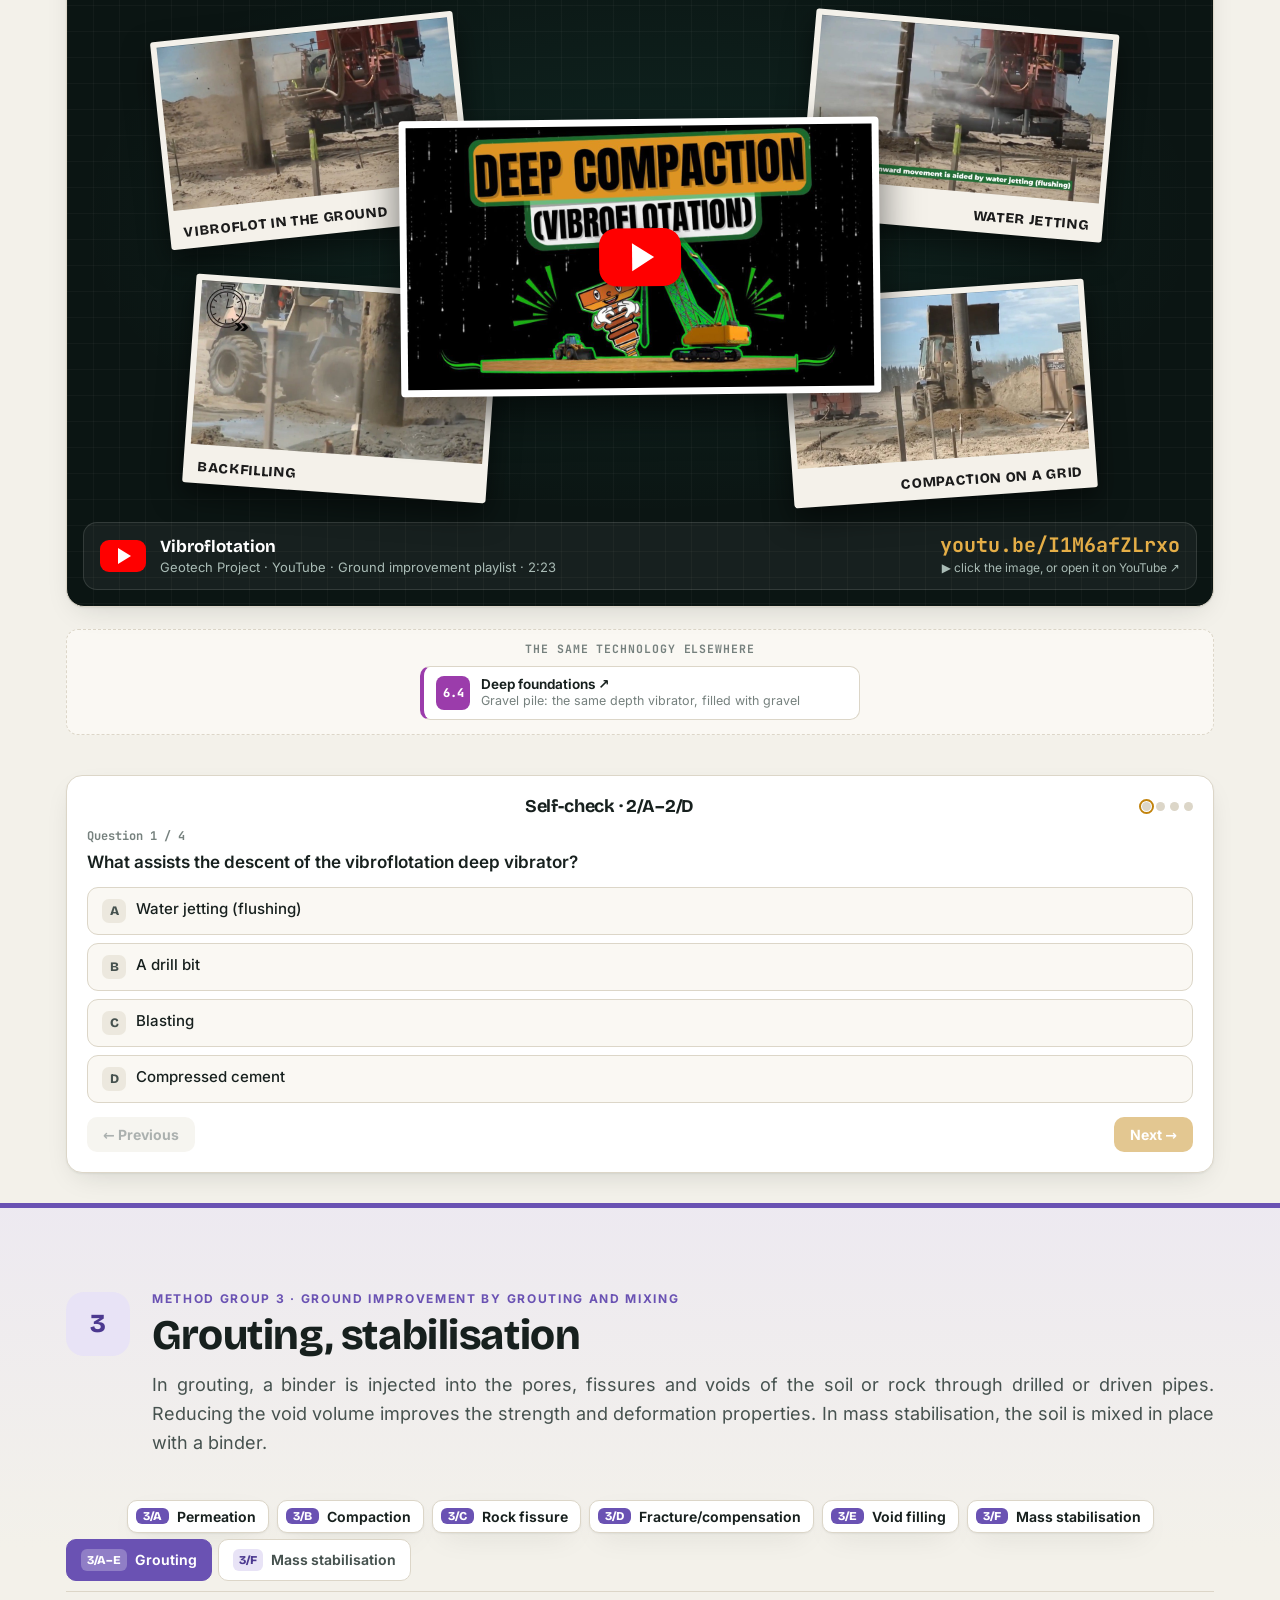
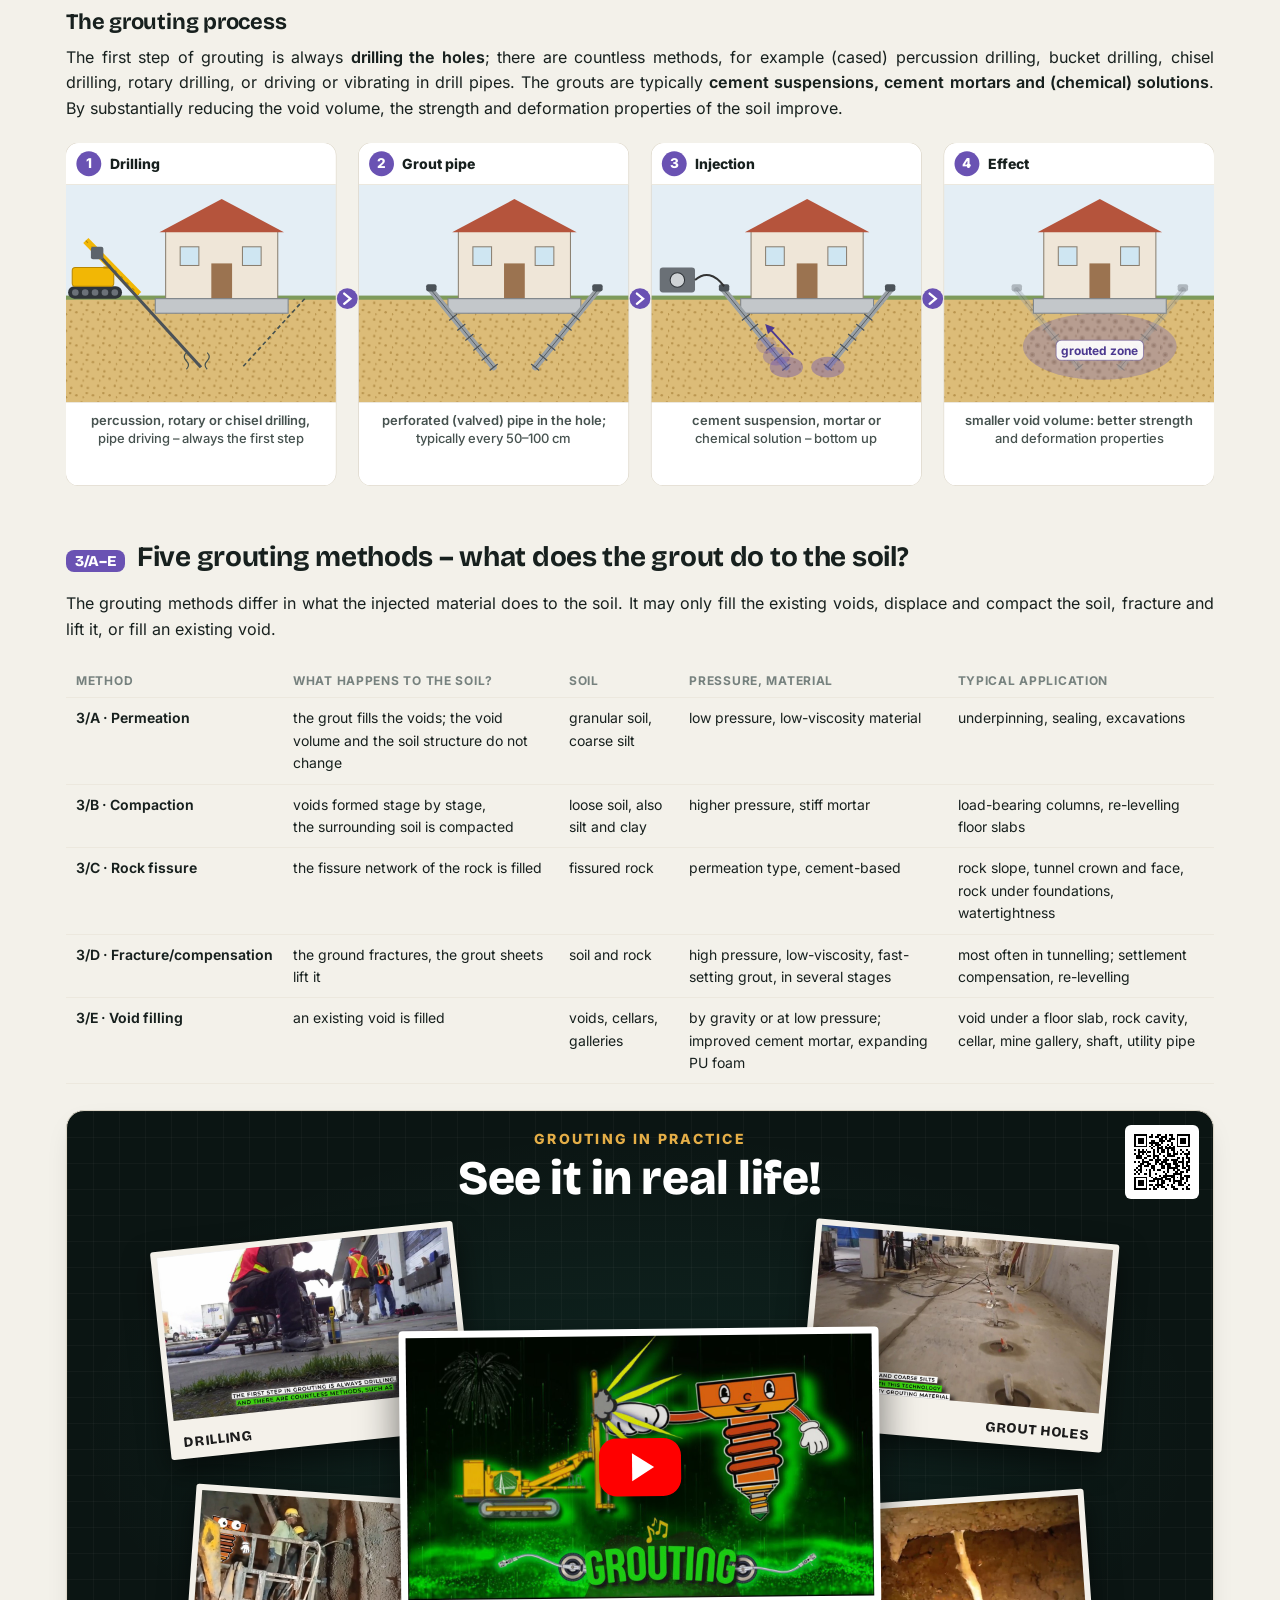
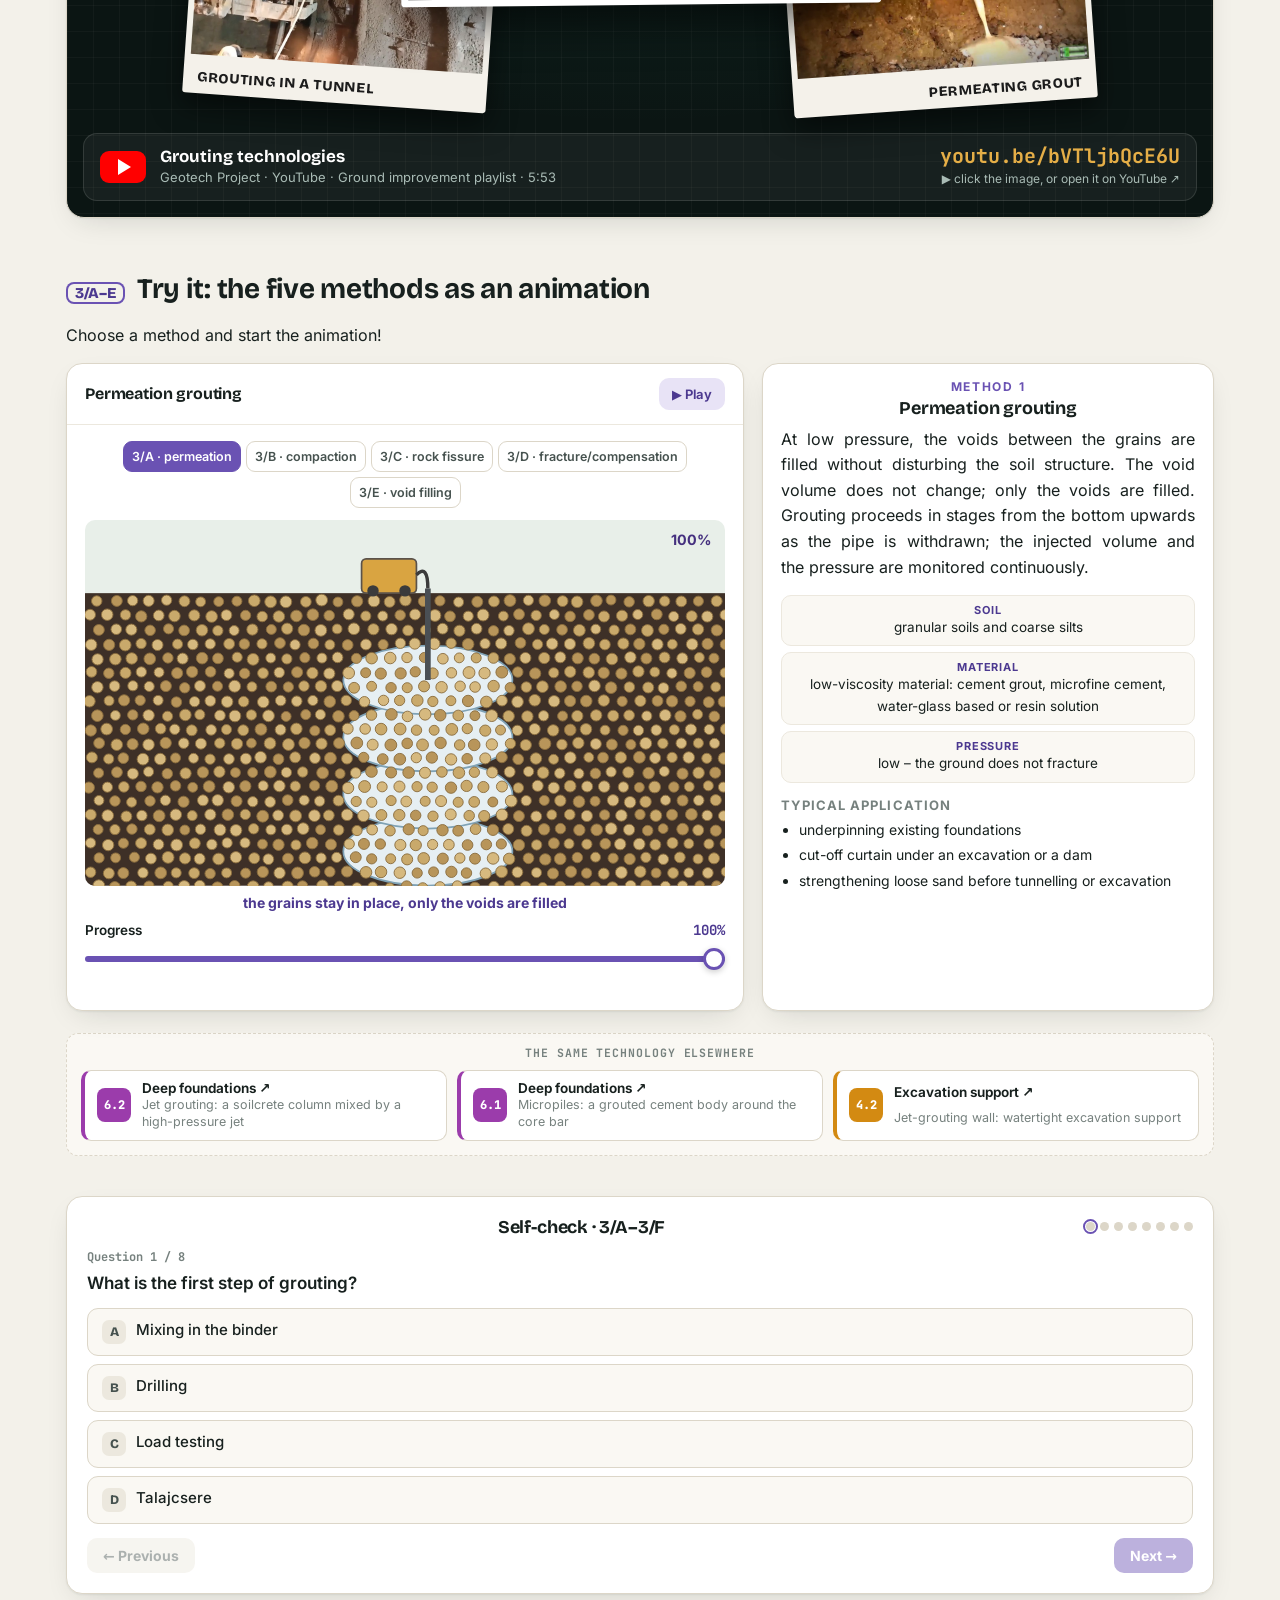
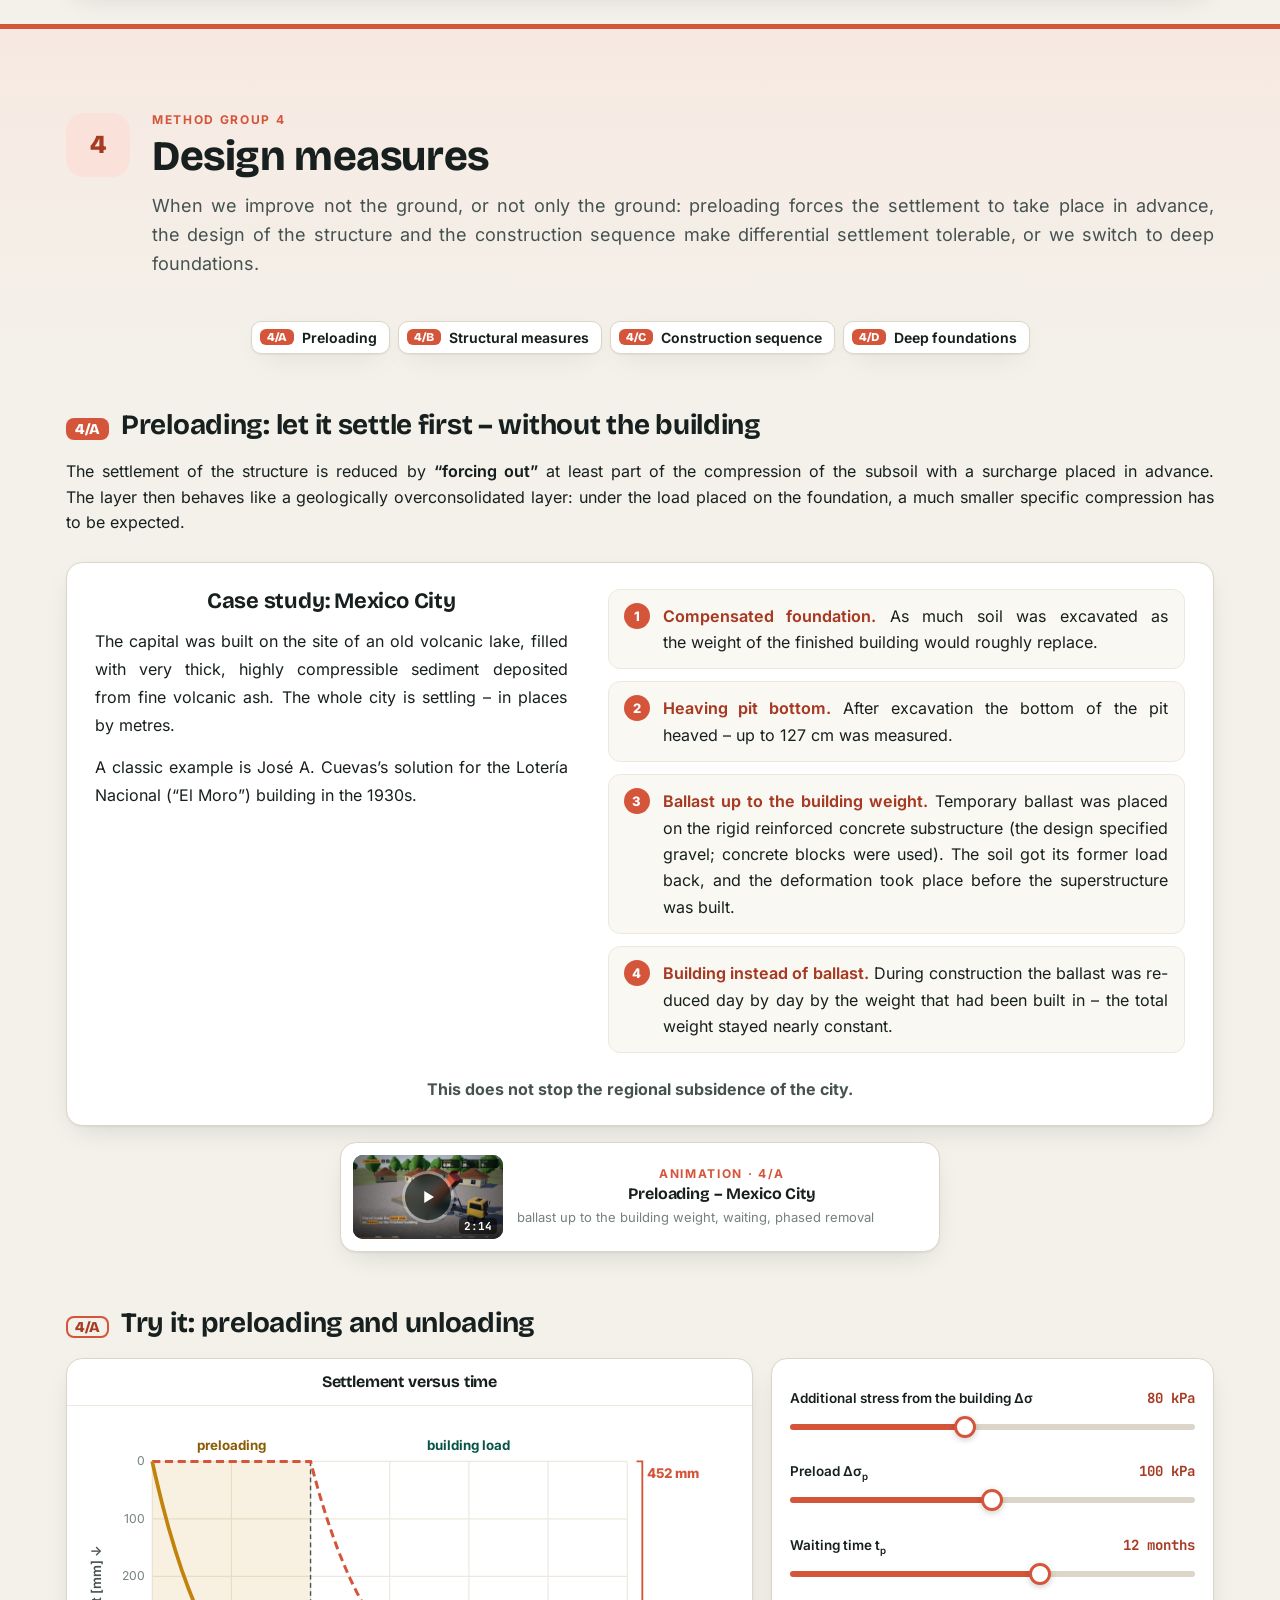
==== commit 24d63973: "Kereszthivatkozások a társ-tananyagokra: ugyanaz a technológia más szerepben Az azonos technológiák " ====
--- a/en.html
+++ b/en.html
@@ -660,6 +660,16 @@
 
 /* 4/B csarnokkeret: csomópont-választó és falazat-kapcsoló egy sorban */
 .frsw{display:flex;flex-wrap:wrap;gap:10px 18px;align-items:center;justify-content:center}
+
+/* kereszthivatkozás a társ-tananyagokra: ugyanaz a technológia más szerepben */
+.xref { margin: 22px 0 8px; padding: 12px 14px 14px; border: 1px dashed var(--line); border-radius: 12px; background: var(--card2); }
+.xref-h { display: block; text-align: center; font: 700 11.5px/1.2 ui-monospace, "JetBrains Mono", monospace; letter-spacing: .08em; text-transform: uppercase; color: var(--mute); margin: 0 0 10px; }
+.xref-list { display: flex; flex-wrap: wrap; gap: 10px; justify-content: center; }
+.xref a { flex: 1 1 260px; max-width: 440px; display: grid; grid-template-columns: auto 1fr; column-gap: 11px; align-items: center; padding: 9px 12px; border-radius: 10px; background: var(--card); border: 1px solid var(--line); border-left: 4px solid var(--xc); text-decoration: none; color: var(--ink); transition: border-color .15s, transform .15s; }
+.xref a:hover { border-color: var(--xc); transform: translateY(-1px); }
+.xref .xa { grid-row: span 2; min-width: 34px; height: 34px; padding: 0 5px; border-radius: 8px; display: grid; place-items: center; font: 800 12px/1 ui-monospace, "JetBrains Mono", monospace; color: #fff; background: var(--xc); }
+.xref b { font-size: 13.5px; line-height: 1.25; }
+.xref small { color: var(--mute); font-size: 12.5px; line-height: 1.35; text-align: left; hyphens: manual; }
 
 </style>
 <style id="bxt-css">
@@ -768,7 +778,6 @@
   window.__boxTitles=run;
 })();
 </script>
-<script>window.va=window.va||function(){(window.vaq=window.vaq||[]).push(arguments);};</script><script defer src="/_vercel/insights/script.js"></script>
 </head>
 <body>
 
@@ -971,6 +980,7 @@
     </div>
     <div class="procfig" id="vfFig"></div>
     <div data-ytc="I1M6afZLrxo"></div>
+    <aside class="xref" aria-label="Related course materials"><span class="xref-h">The same technology elsewhere</span><div class="xref-list"><a href="https://melyalapozasok.vercel.app/en#egy-ko" target="_blank" rel="noopener" style="--xc:#9b3cab"><span class="xa">6.4</span><b>Deep foundations ↗</b><small>Gravel pile: the same depth vibrator, filled with gravel</small></a></div></aside>
   </div>
 
   <div class="tabpane" data-group="mech" data-tab="m2">
@@ -1031,6 +1041,7 @@
     </div>
     <div class="procfig" id="kcFig"></div>
     <div data-ytc="2iWMoVIZc_k"></div>
+    <aside class="xref" aria-label="Related course materials"><span class="xref-h">The same technology elsewhere</span><div class="xref-list"><a href="https://melyalapozasok.vercel.app/en#egy-ko" target="_blank" rel="noopener" style="--xc:#9b3cab"><span class="xa">6.4</span><b>Deep foundations ↗</b><small>Gravel pile, vibro stone column: the rig and the process step by step</small></a></div></aside>
   </div>
   <div class="quiz" id="q5"><div class="qh"><h4>Self-check · 2/A–2/D</h4><div class="dots"></div></div></div>
 </div></section>
@@ -1068,6 +1079,7 @@
       </div></div>
       <div class="panel"><div class="pb injinfo" id="injInfo"></div></div>
     </div>
+    <aside class="xref" aria-label="Related course materials"><span class="xref-h">The same technology elsewhere</span><div class="xref-list"><a href="https://melyalapozasok.vercel.app/en#egy-jet" target="_blank" rel="noopener" style="--xc:#9b3cab"><span class="xa">6.2</span><b>Deep foundations ↗</b><small>Jet grouting: a soilcrete column mixed by a high-pressure jet</small></a><a href="https://melyalapozasok.vercel.app/en#egy-mikro" target="_blank" rel="noopener" style="--xc:#9b3cab"><span class="xa">6.1</span><b>Deep foundations ↗</b><small>Micropiles: a grouted cement body around the core bar</small></a><a href="https://munkaterhatarolasok.vercel.app/en#jetfal" target="_blank" rel="noopener" style="--xc:#d38a12"><span class="xa">4.2</span><b>Excavation support ↗</b><small>Jet-grouting wall: watertight excavation support</small></a></div></aside>
   </div>
   <div class="tabpane" data-group="inj" data-tab="i2">
     <h3 style="margin-bottom:10px">Mass stabilisation</h3>
@@ -1096,6 +1108,7 @@
       <div class="res" id="msOut"></div>
     </div></div>
     </div>
+    <aside class="xref" aria-label="Related course materials"><span class="xref-h">The same technology elsewhere</span><div class="xref-list"><a href="https://melyalapozasok.vercel.app/en#egy-dsm" target="_blank" rel="noopener" style="--xc:#9b3cab"><span class="xa">6.3</span><b>Deep foundations ↗</b><small>Deep mixing: column mixing and CSM panels</small></a><a href="https://munkaterhatarolasok.vercel.app/en#dsmfal" target="_blank" rel="noopener" style="--xc:#d38a12"><span class="xa">4.4</span><b>Excavation support ↗</b><small>Deep-mixed wall: as excavation support</small></a></div></aside>
   </div>
   <div class="quiz" id="q6"><div class="qh"><h4>Self-check · 3/A–3/F</h4><div class="dots"></div></div></div>
 </div></section>
@@ -1355,6 +1368,16 @@
   tabs.addEventListener('click', (e) => { const b = e.target.closest('button'); if (!b) return; $$('button', tabs).forEach(x => x.classList.toggle('on', x === b)); panes.forEach(p => p.classList.toggle('on', p.dataset.tab === b.dataset.tab)); dispatchEvent(new CustomEvent('tabchange', { detail: { group: grp, tab: b.dataset.tab } })); });
 });
 window.U.openTab = (grp, tab) => { const b = document.querySelector(`.tabs[data-group="${grp}"] button[data-tab="${tab}"]`); if (b) b.click(); };
+// a társ-tananyagokból érkező mélyhivatkozás egy fülre (#kavicscolop, #tomegstabilizacio …): a fül megnyílik, a lap a fülsorhoz ugrik
+const HASH_TAB = { melytomorites: 'mech:m1', dinamikus: 'mech:m2', kotomzs: 'mech:m3', kavicscolop: 'mech:m4', injektalas: 'inj:i1', tomegstabilizacio: 'inj:i2' };
+function hashTab() {
+  const t = HASH_TAB[decodeURIComponent(location.hash.slice(1))]; if (!t) return;
+  const [g, k] = t.split(':'); window.U.openTab(g, k);
+  const tabs = document.querySelector(`.tabs[data-group="${g}"]`); if (!tabs) return;
+  const go = () => { const tb = document.querySelector('.topbar'); scrollTo({ top: Math.max(0, tabs.getBoundingClientRect().top + scrollY - (tb ? tb.offsetHeight : 0) - 12), behavior: 'instant' }); };
+  go(); addEventListener('load', () => { go(); setTimeout(go, 700); }, { once: true });
+}
+hashTab(); addEventListener('hashchange', hashTab);
 
 // --- videók ---
 const VIDEOS = {
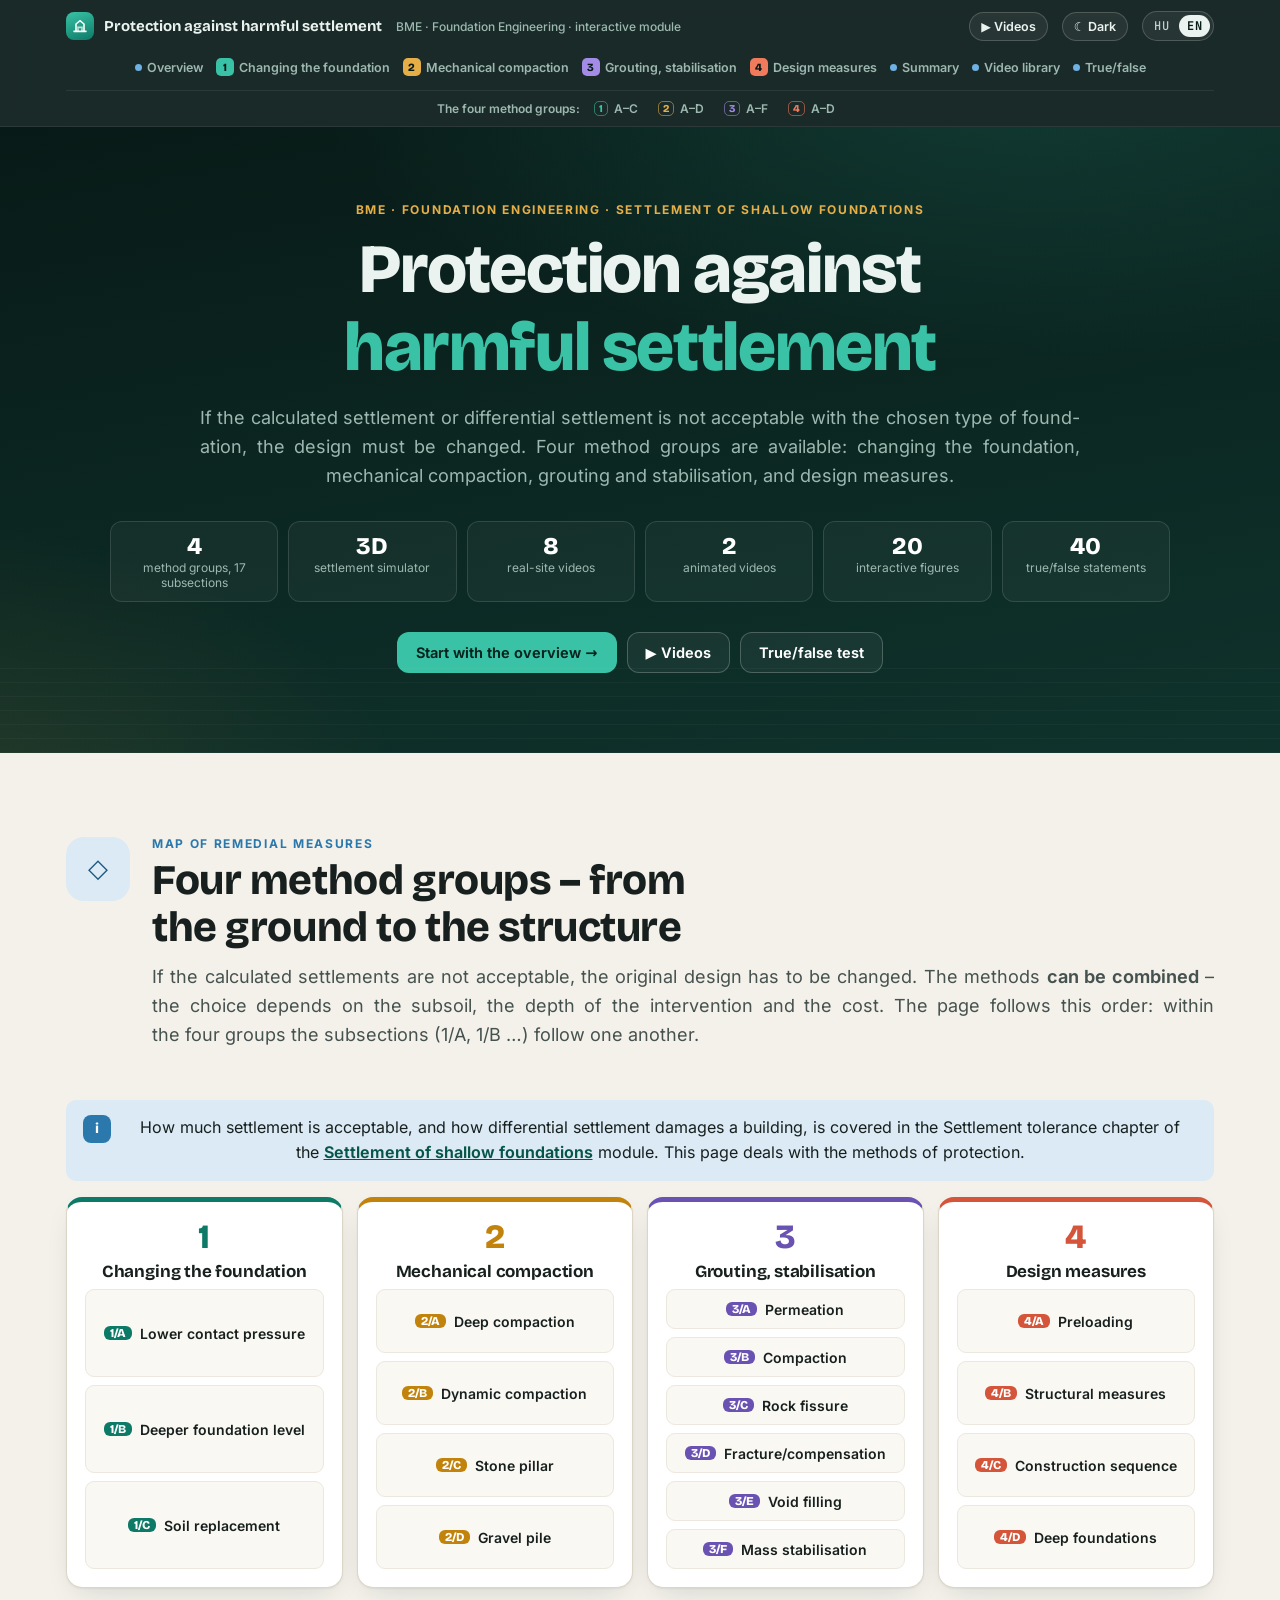
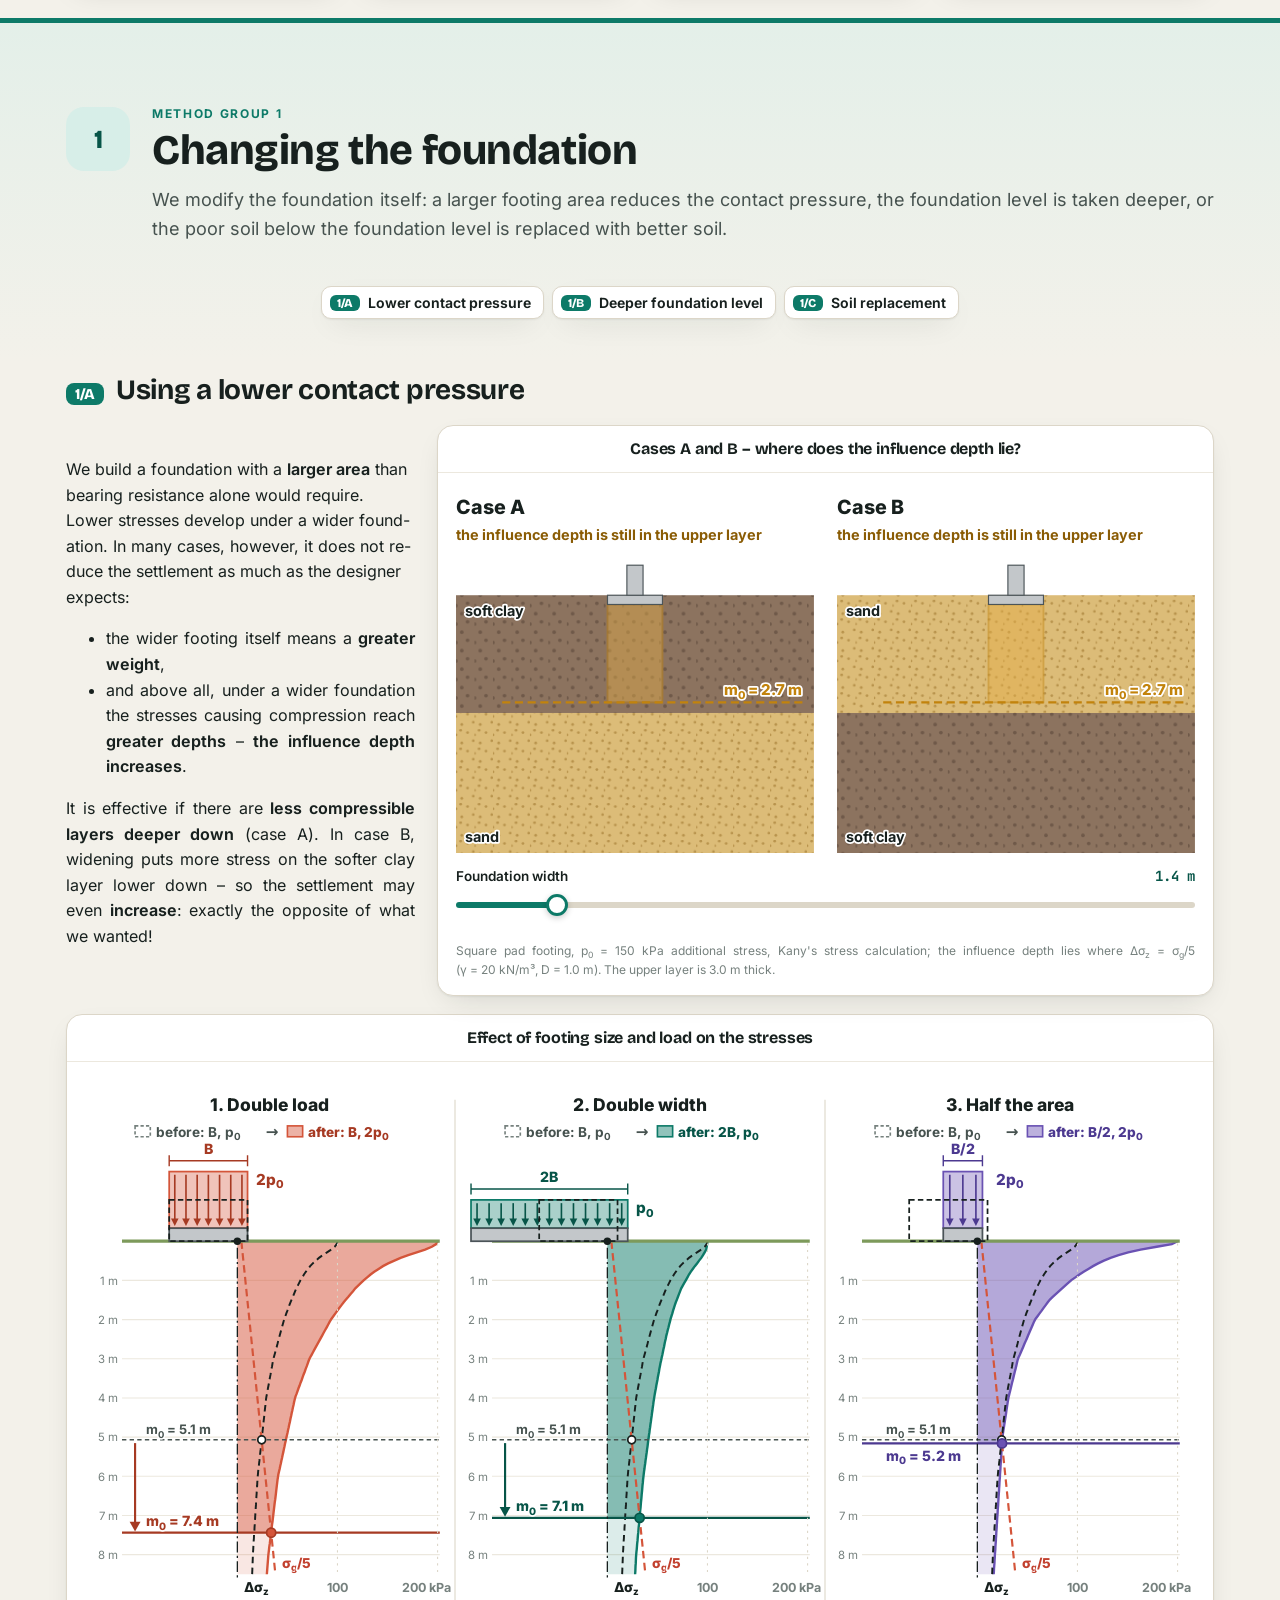
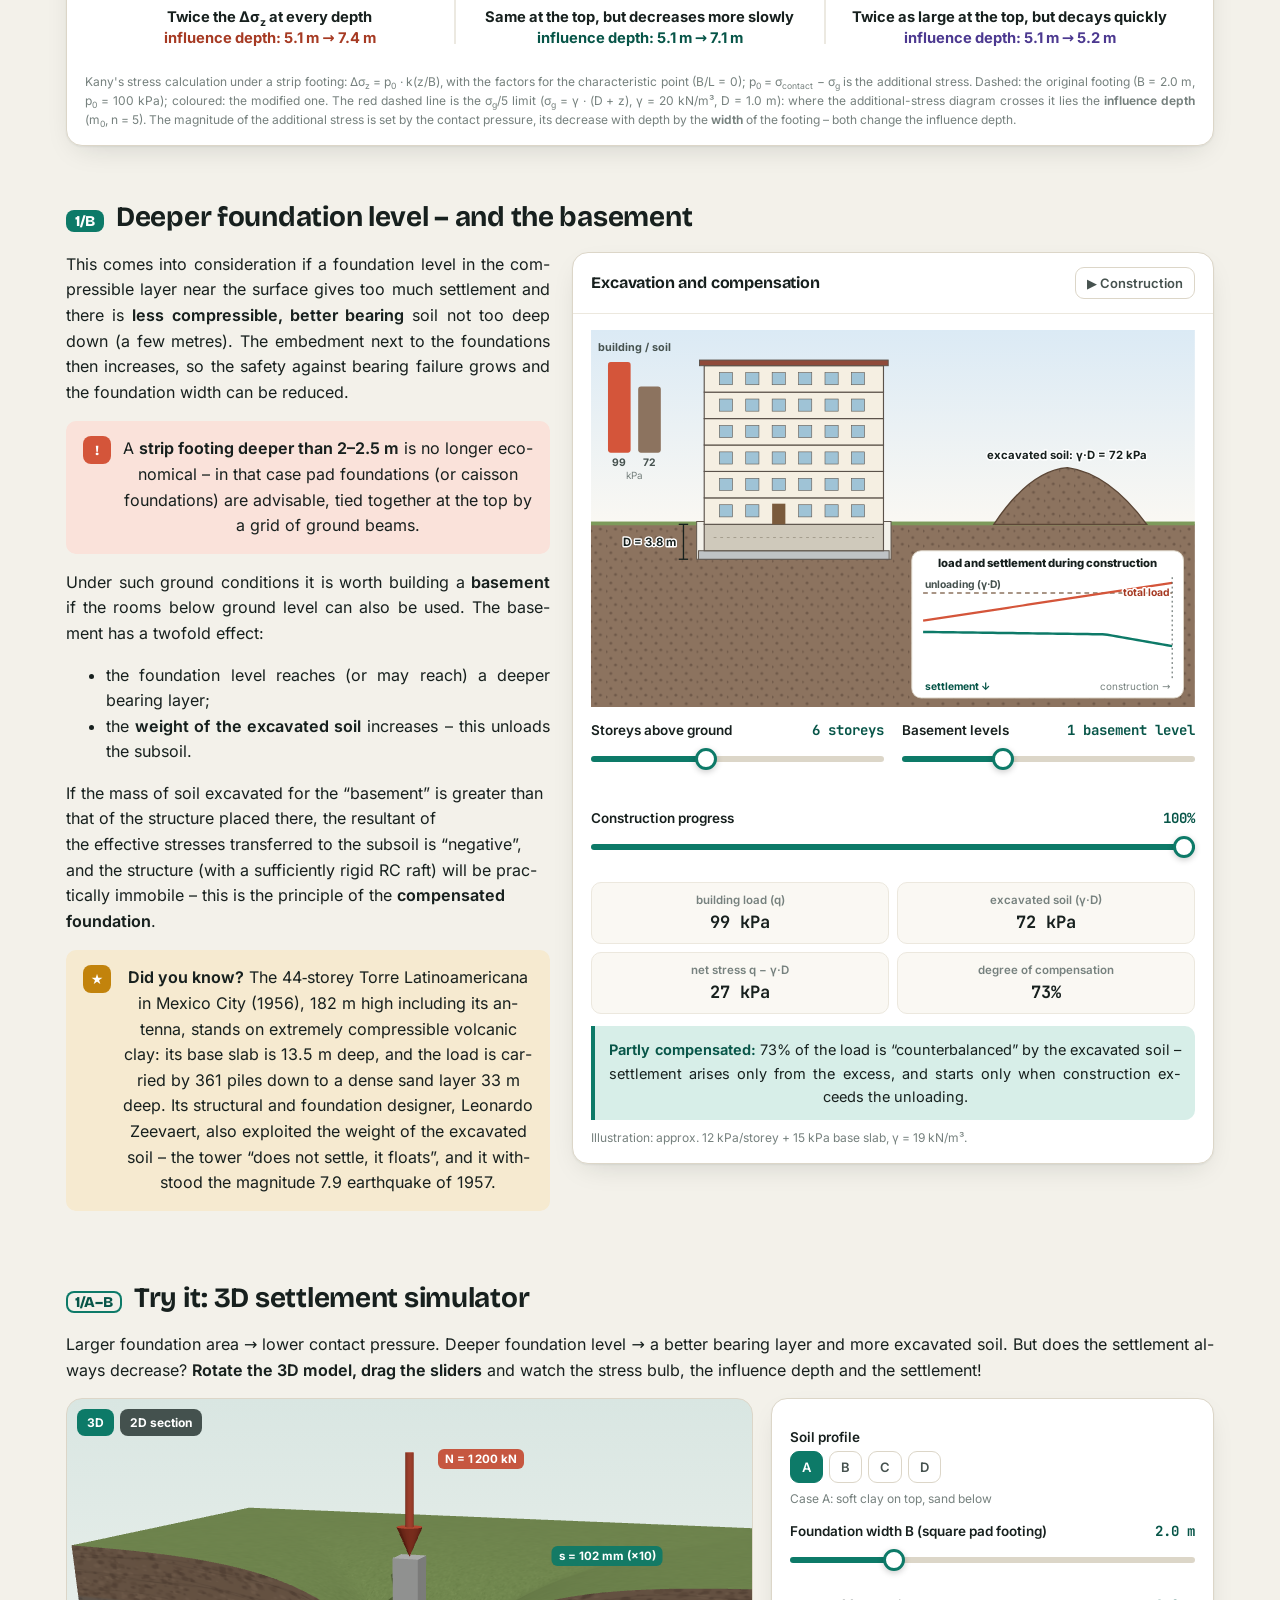
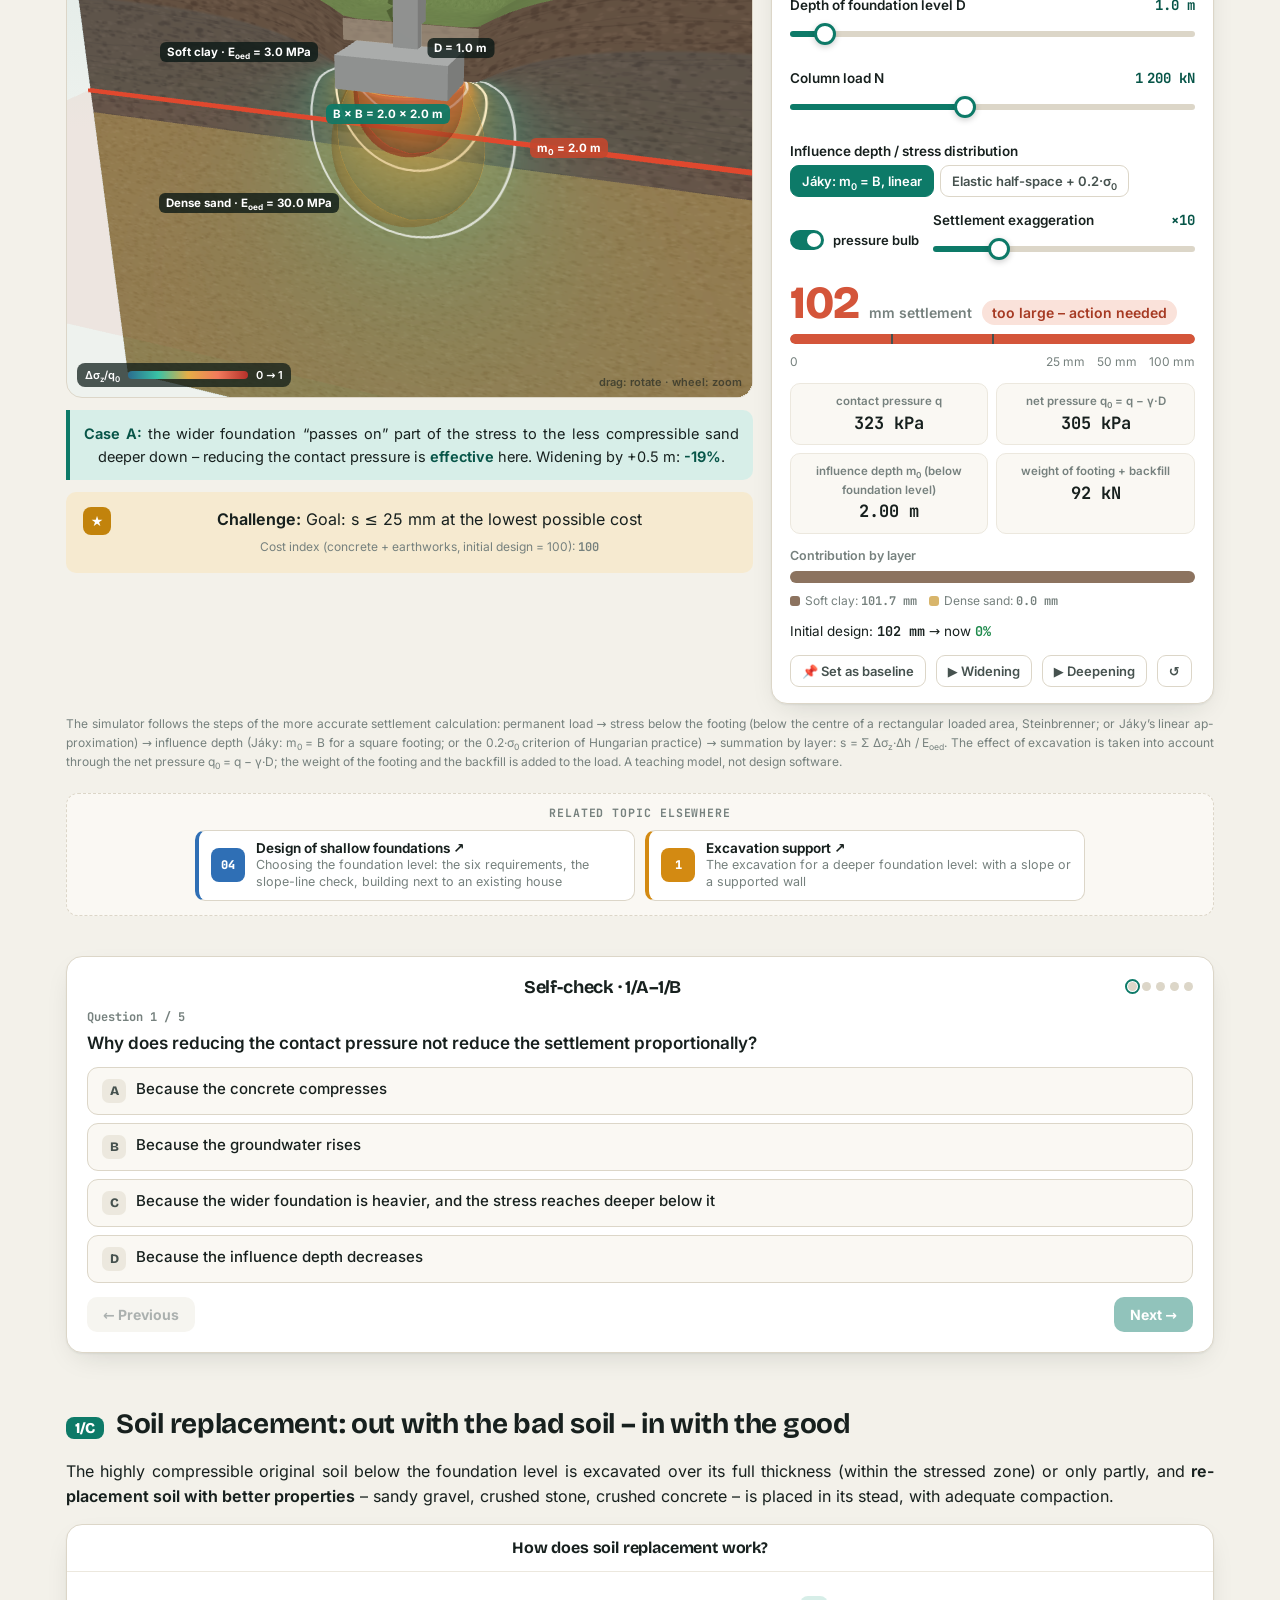
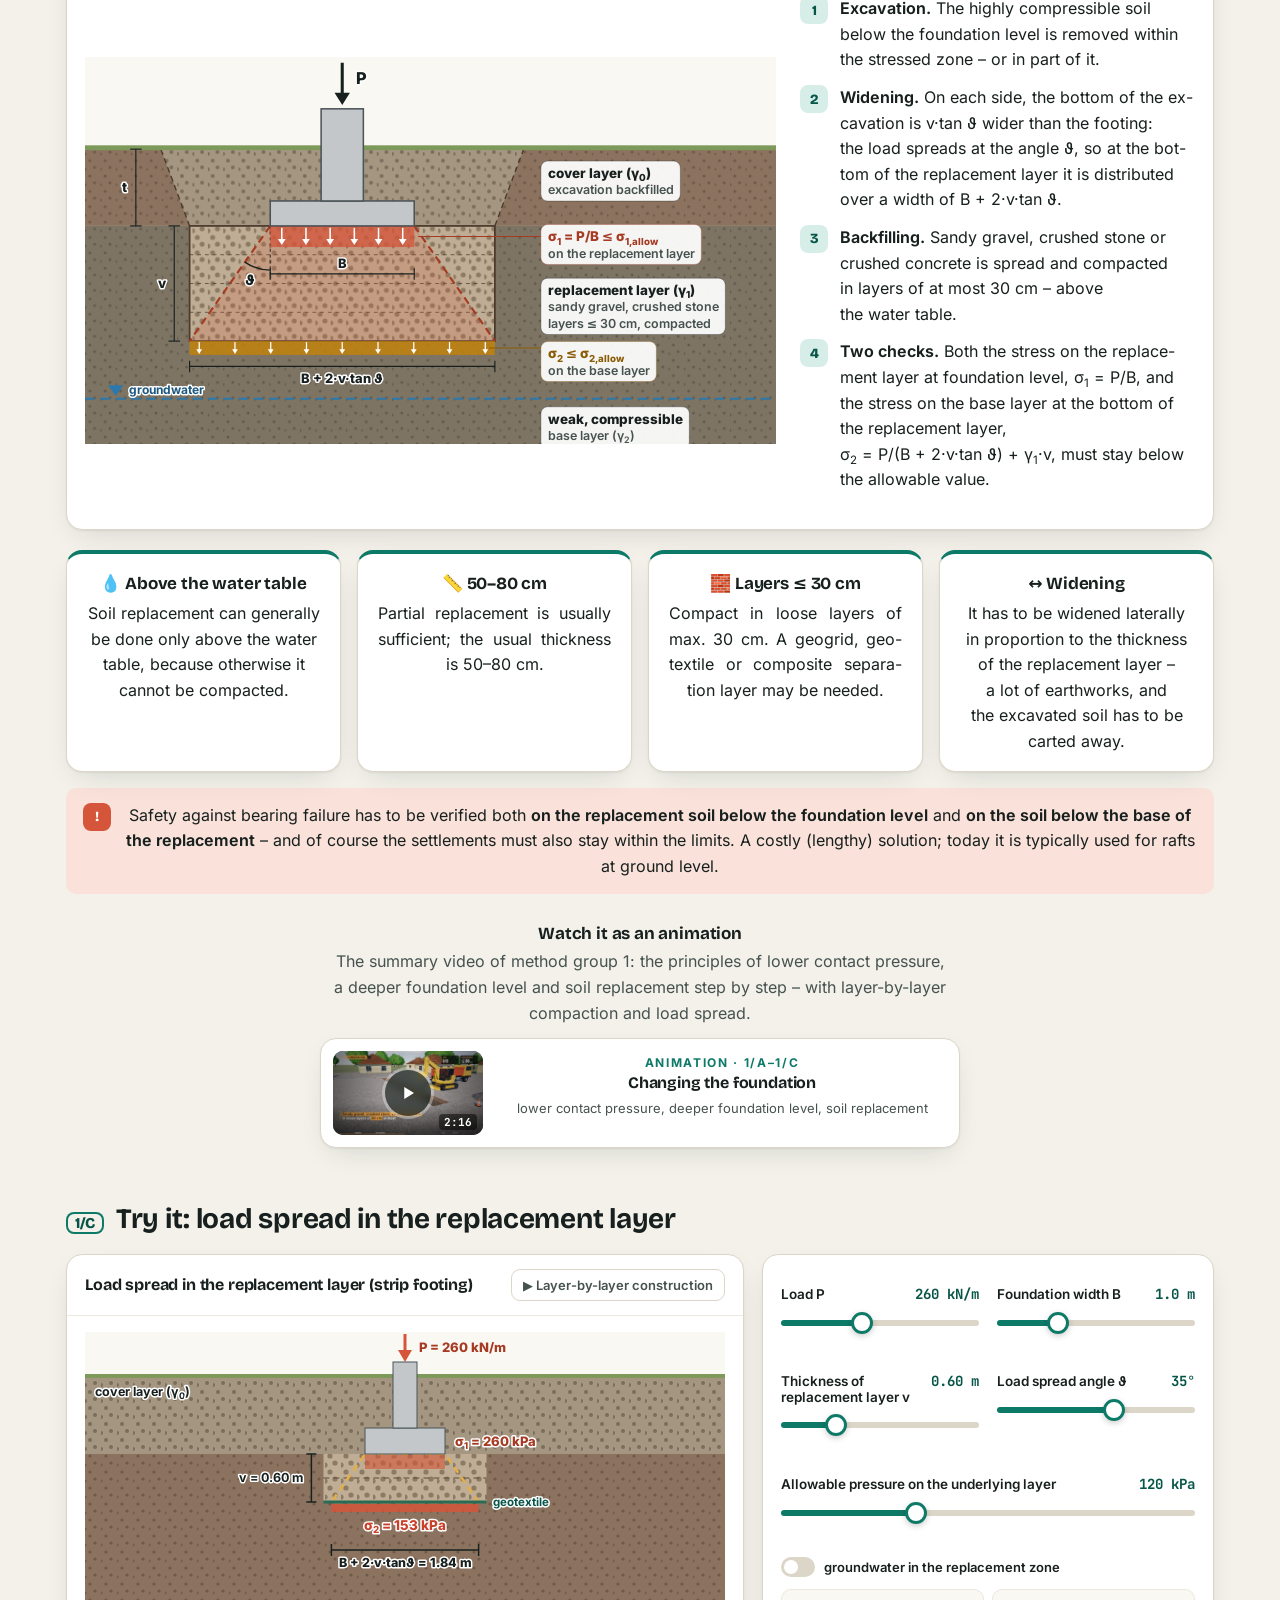
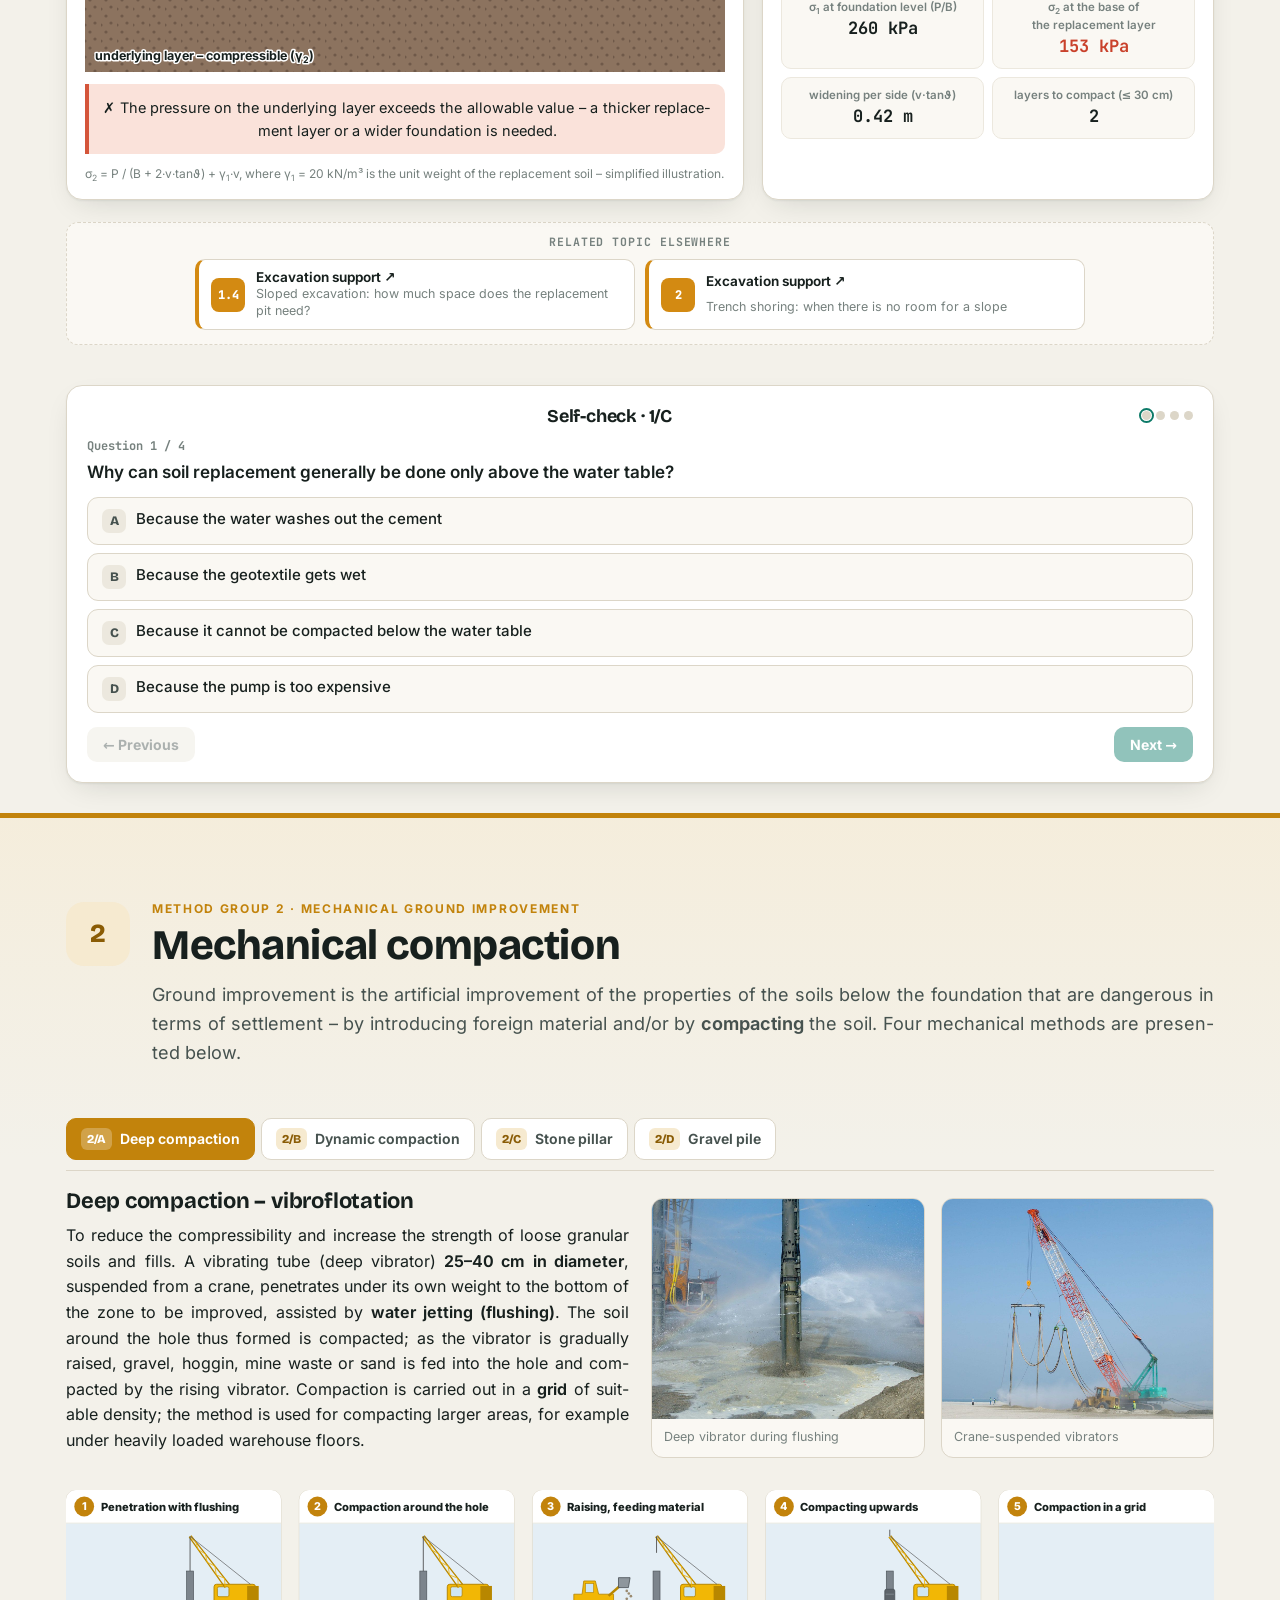
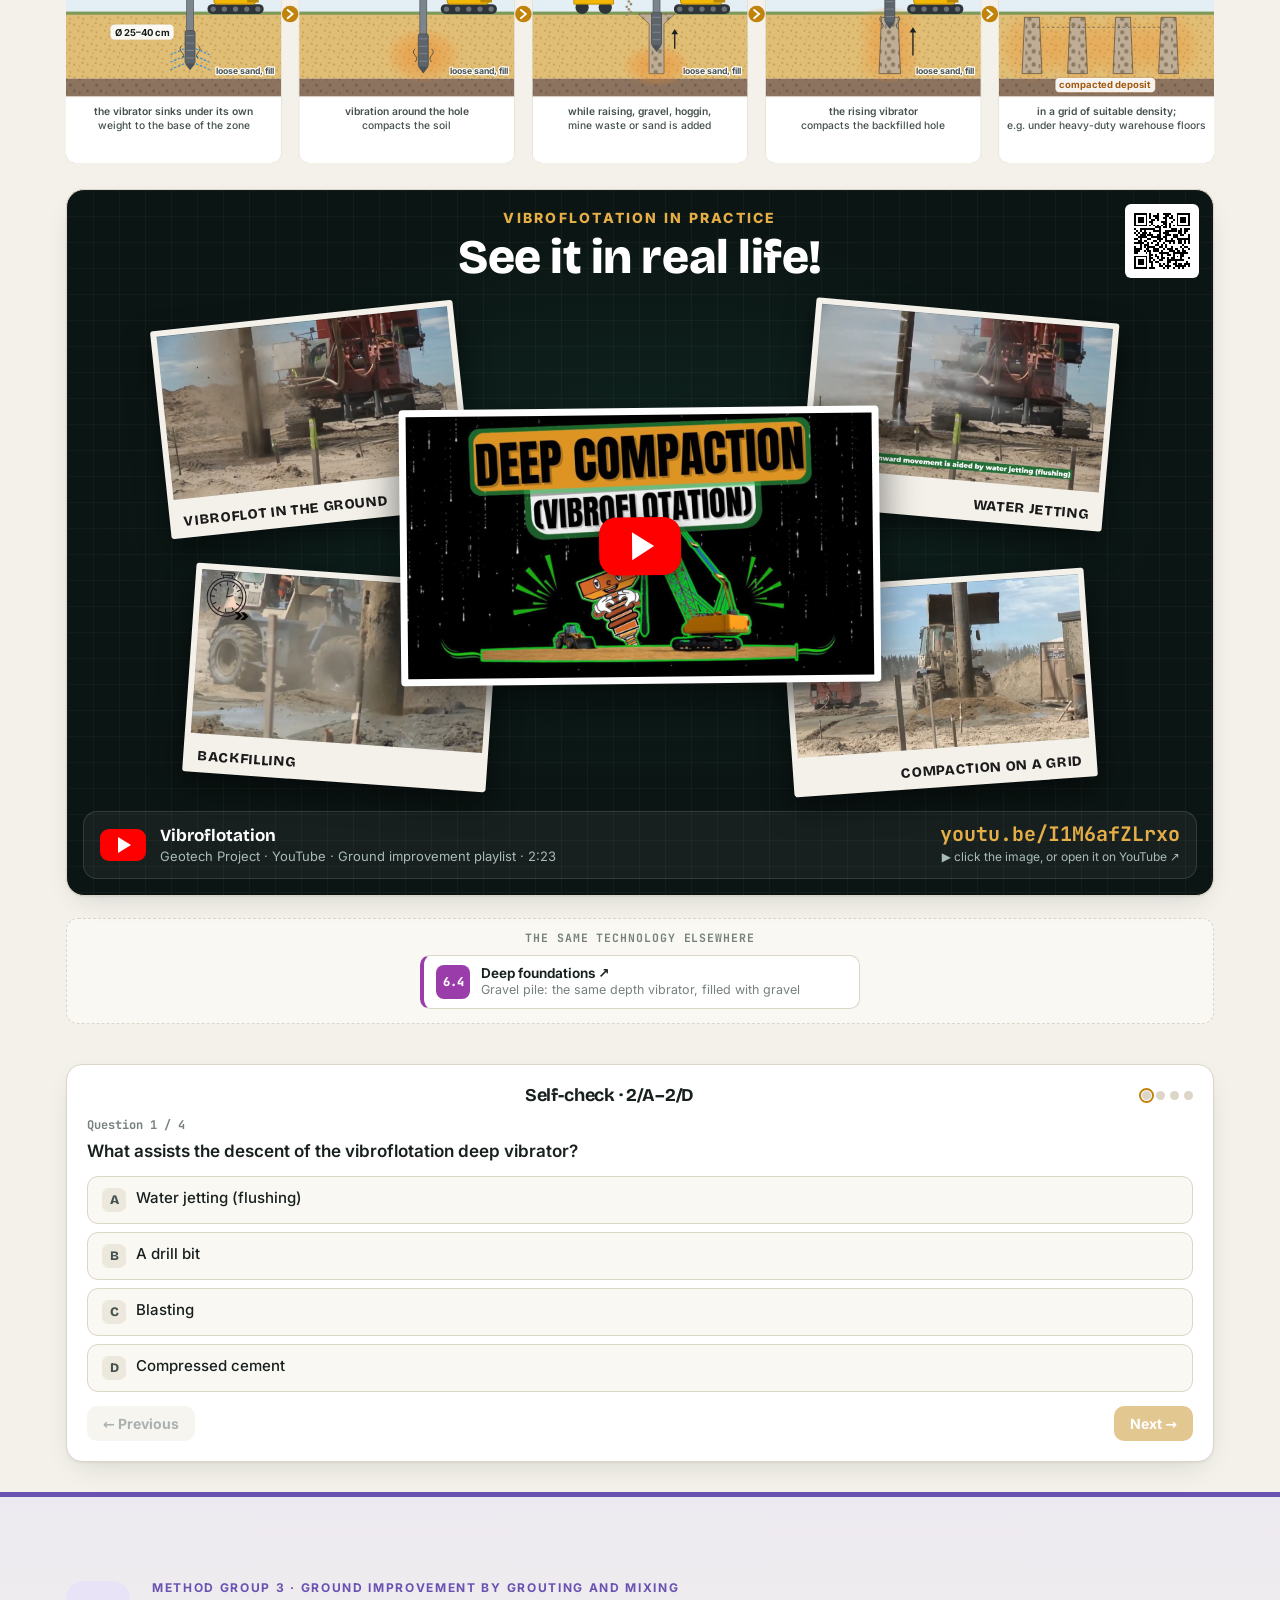
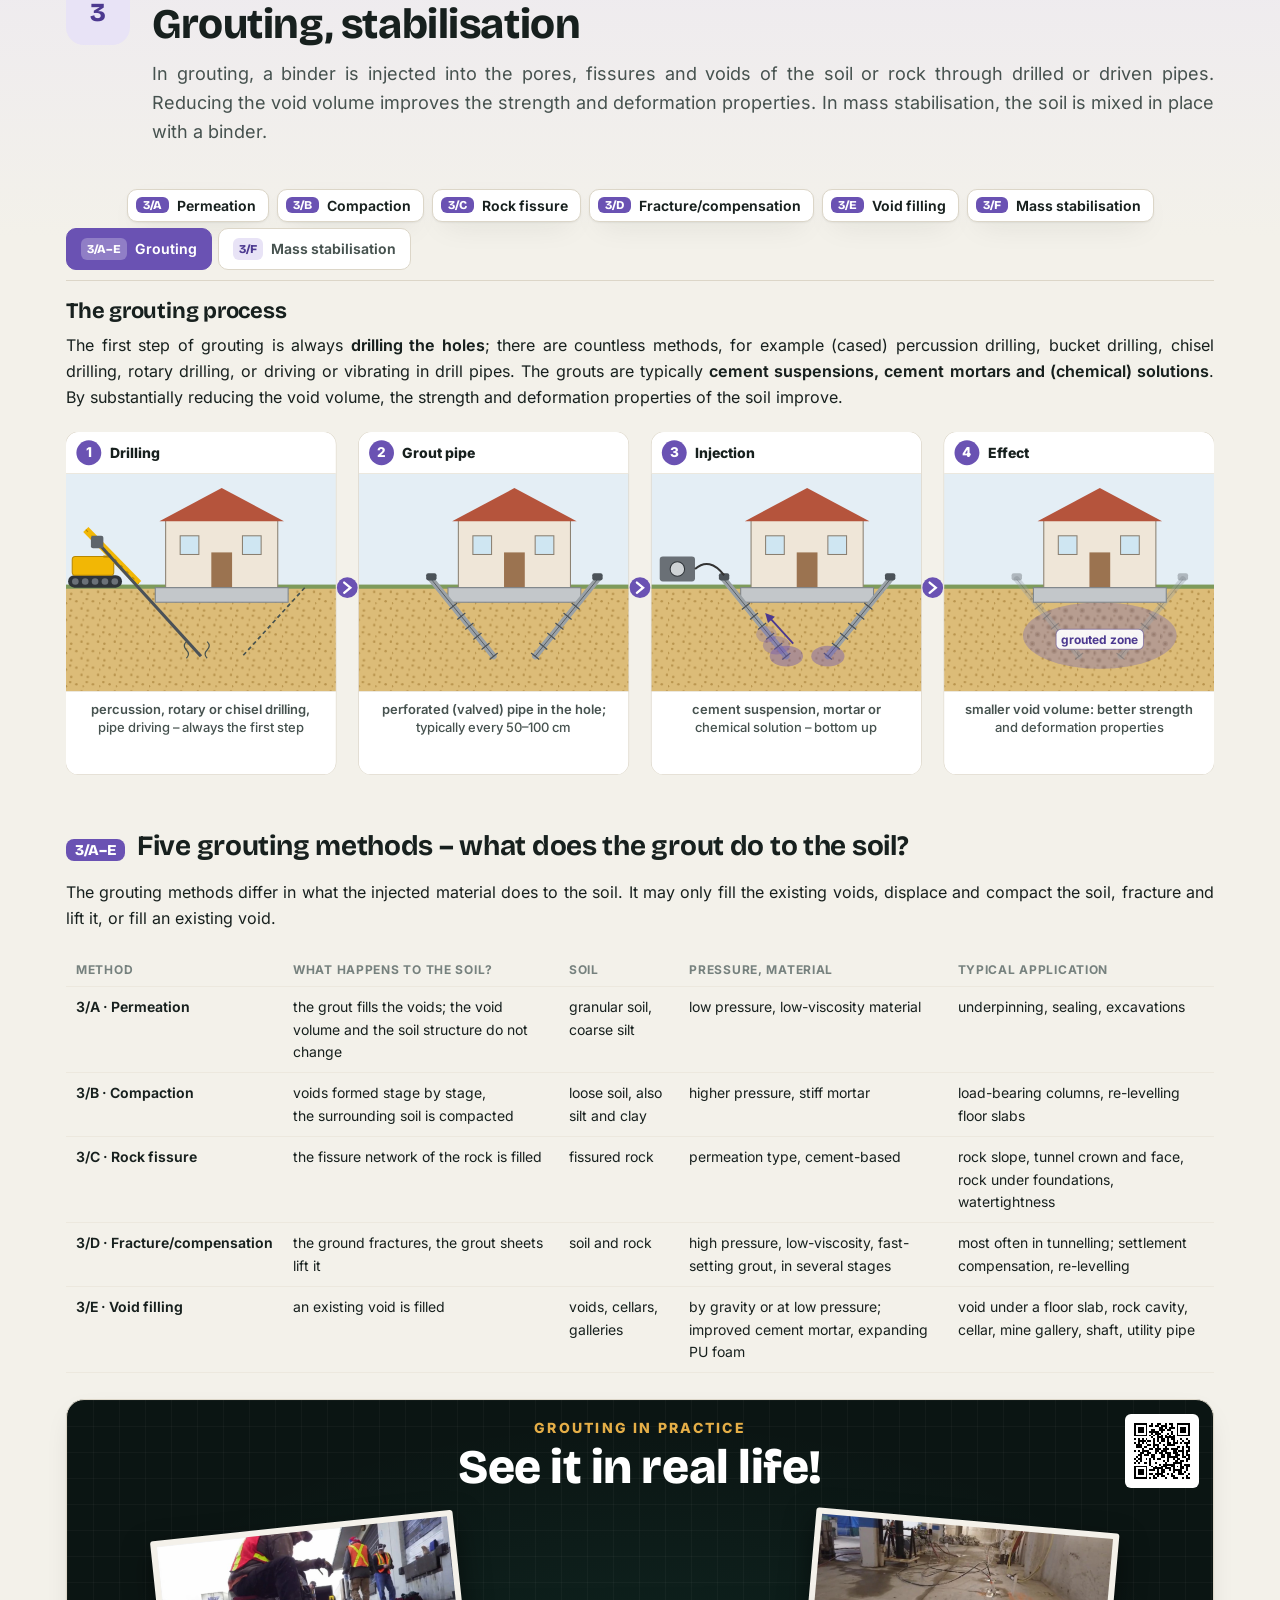
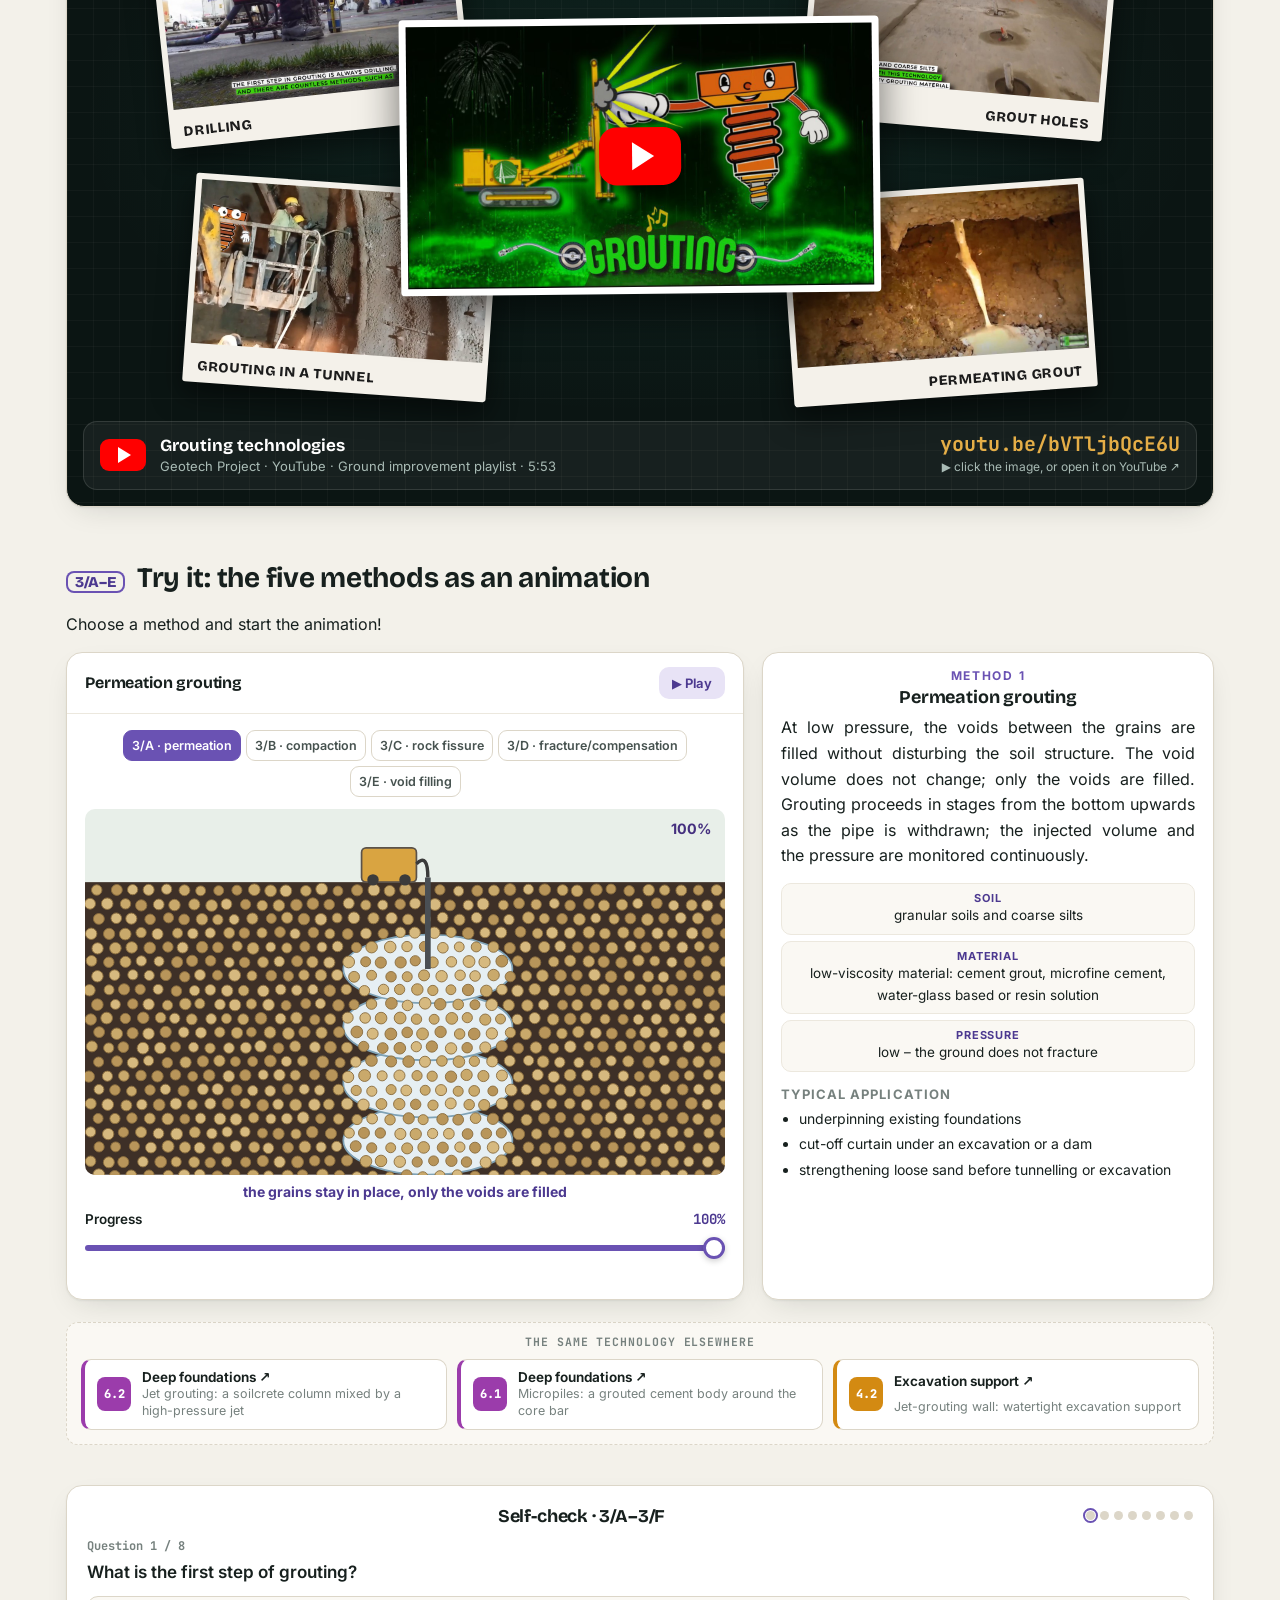
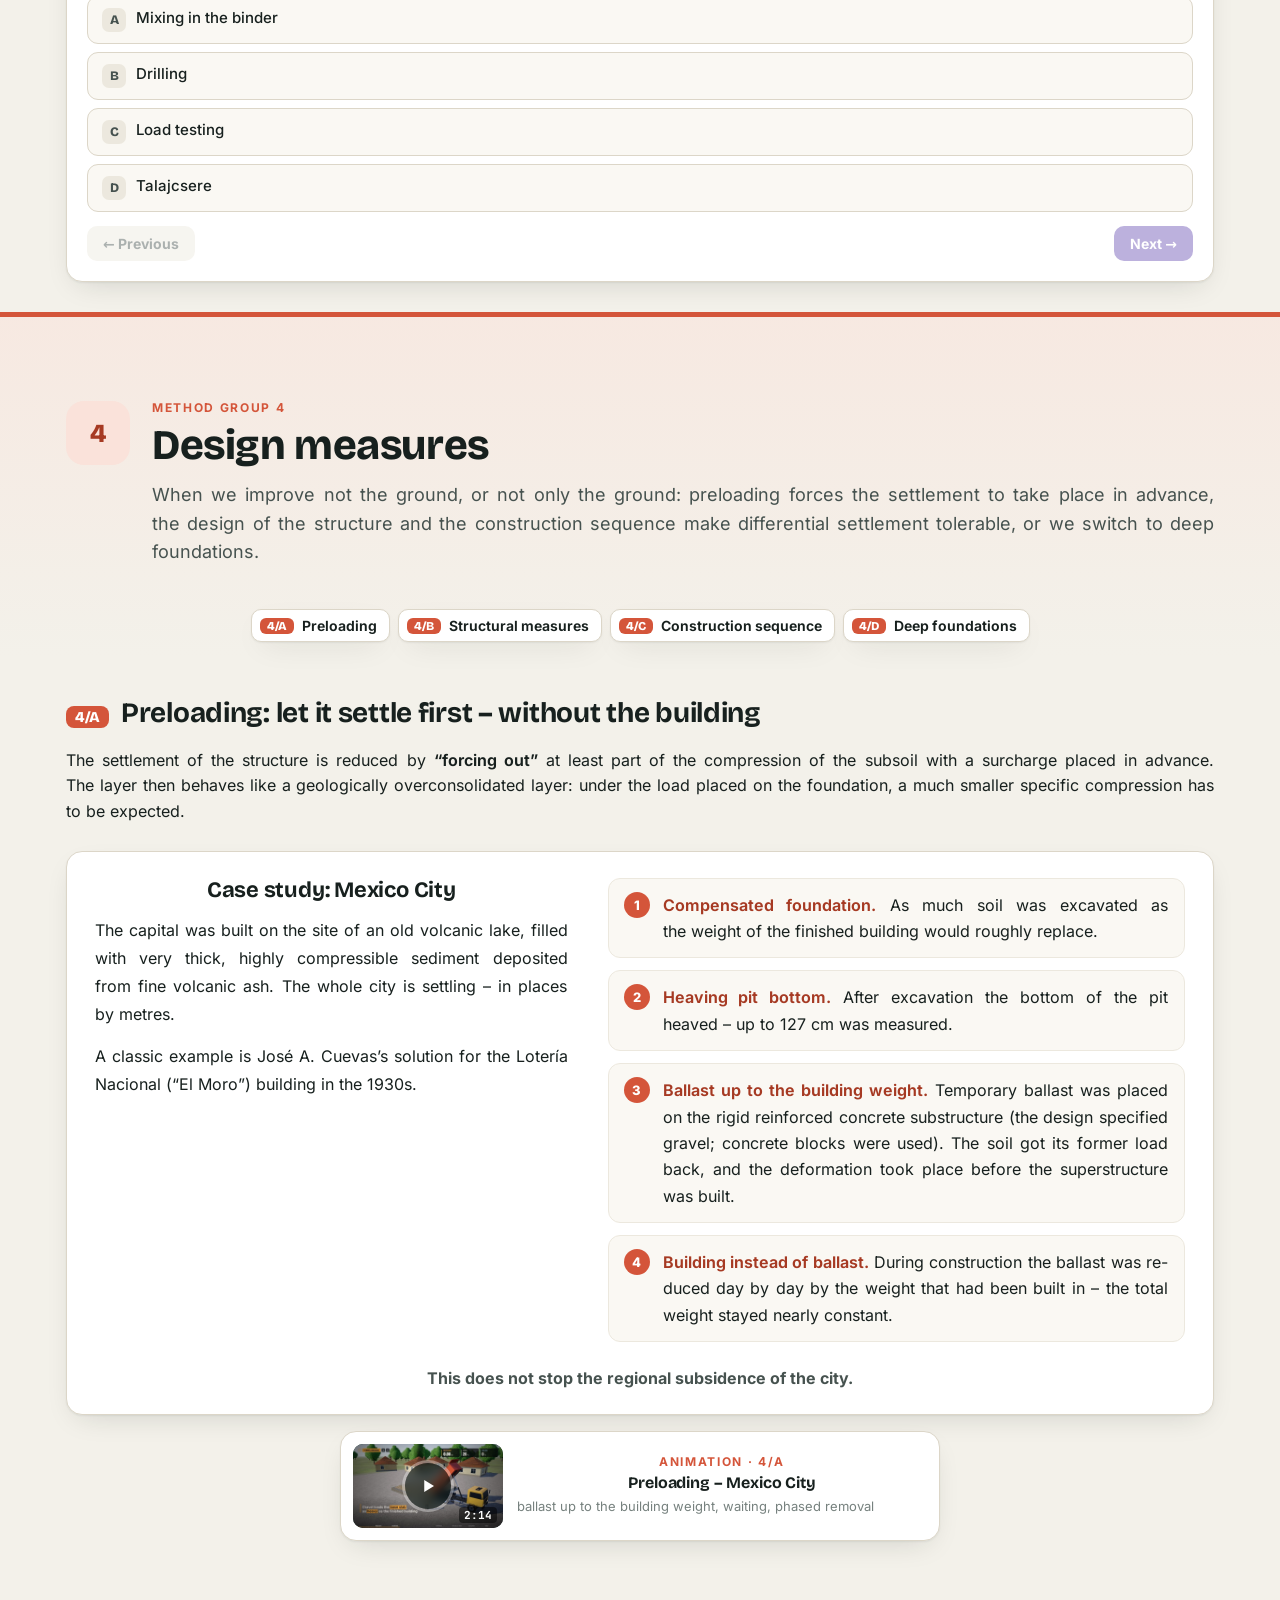
==== commit a2438ebc: "Kereszthivatkozások bővítése: mélyebb alapsík, talajcsere (HU+EN) „Kapcsolódó téma máshol” dobozok: " ====
--- a/en.html
+++ b/en.html
@@ -923,6 +923,8 @@
     </div></div>
   </div>
   <p class="src" style="margin-top:10px">The simulator follows the steps of the more accurate settlement calculation: permanent load → stress below the footing (below the centre of a rectangular loaded area, Steinbrenner; or Jáky’s linear approximation) → influence depth (Jáky: m<sub>0</sub> = B for a square footing; or the 0.2·σ<sub>0</sub> criterion of Hungarian practice) → summation by layer: s = Σ Δσ<sub>z</sub>·Δh / E<sub>oed</sub>. The effect of excavation is taken into account through the net pressure q<sub>0</sub> = q − γ·D; the weight of the footing and the backfill is added to the load. A teaching model, not design software.</p>
+  <aside class="xref" aria-label="Related course materials"><span class="xref-h">Related topic elsewhere</span><div class="xref-list"><a href="https://sikalapoktervezese.vercel.app/en#alapsik" target="_blank" rel="noopener" style="--xc:#2f6fb5"><span class="xa">04</span><b>Design of shallow foundations ↗</b><small>Choosing the foundation level: the six requirements, the slope-line check, building next to an existing house</small></a><a href="https://munkaterhatarolasok.vercel.app/en#alapok" target="_blank" rel="noopener" style="--xc:#d38a12"><span class="xa">1</span><b>Excavation support ↗</b><small>The excavation for a deeper foundation level: with a slope or a supported wall</small></a></div></aside>
+
   <div class="quiz" id="q3"><div class="qh"><h4>Self-check · 1/A–1/B</h4><div class="dots"></div></div></div>
 
   <div class="sub-h" id="talajcsere"><span class="lt">1/C</span><h3>Soil replacement: out with the bad soil – in with the good</h3></div>
@@ -960,6 +962,8 @@
       <div class="res" id="tcsOut"></div>
     </div></div>
   </div>
+  <aside class="xref" aria-label="Related course materials"><span class="xref-h">Related topic elsewhere</span><div class="xref-list"><a href="https://munkaterhatarolasok.vercel.app/en#rezsu" target="_blank" rel="noopener" style="--xc:#d38a12"><span class="xa">1.4</span><b>Excavation support ↗</b><small>Sloped excavation: how much space does the replacement pit need?</small></a><a href="https://munkaterhatarolasok.vercel.app/en#ducolas" target="_blank" rel="noopener" style="--xc:#d38a12"><span class="xa">2</span><b>Excavation support ↗</b><small>Trench shoring: when there is no room for a slope</small></a></div></aside>
+
   <div class="quiz" id="q4"><div class="qh"><h4>Self-check · 1/C</h4><div class="dots"></div></div></div>
 </div></section>
 
